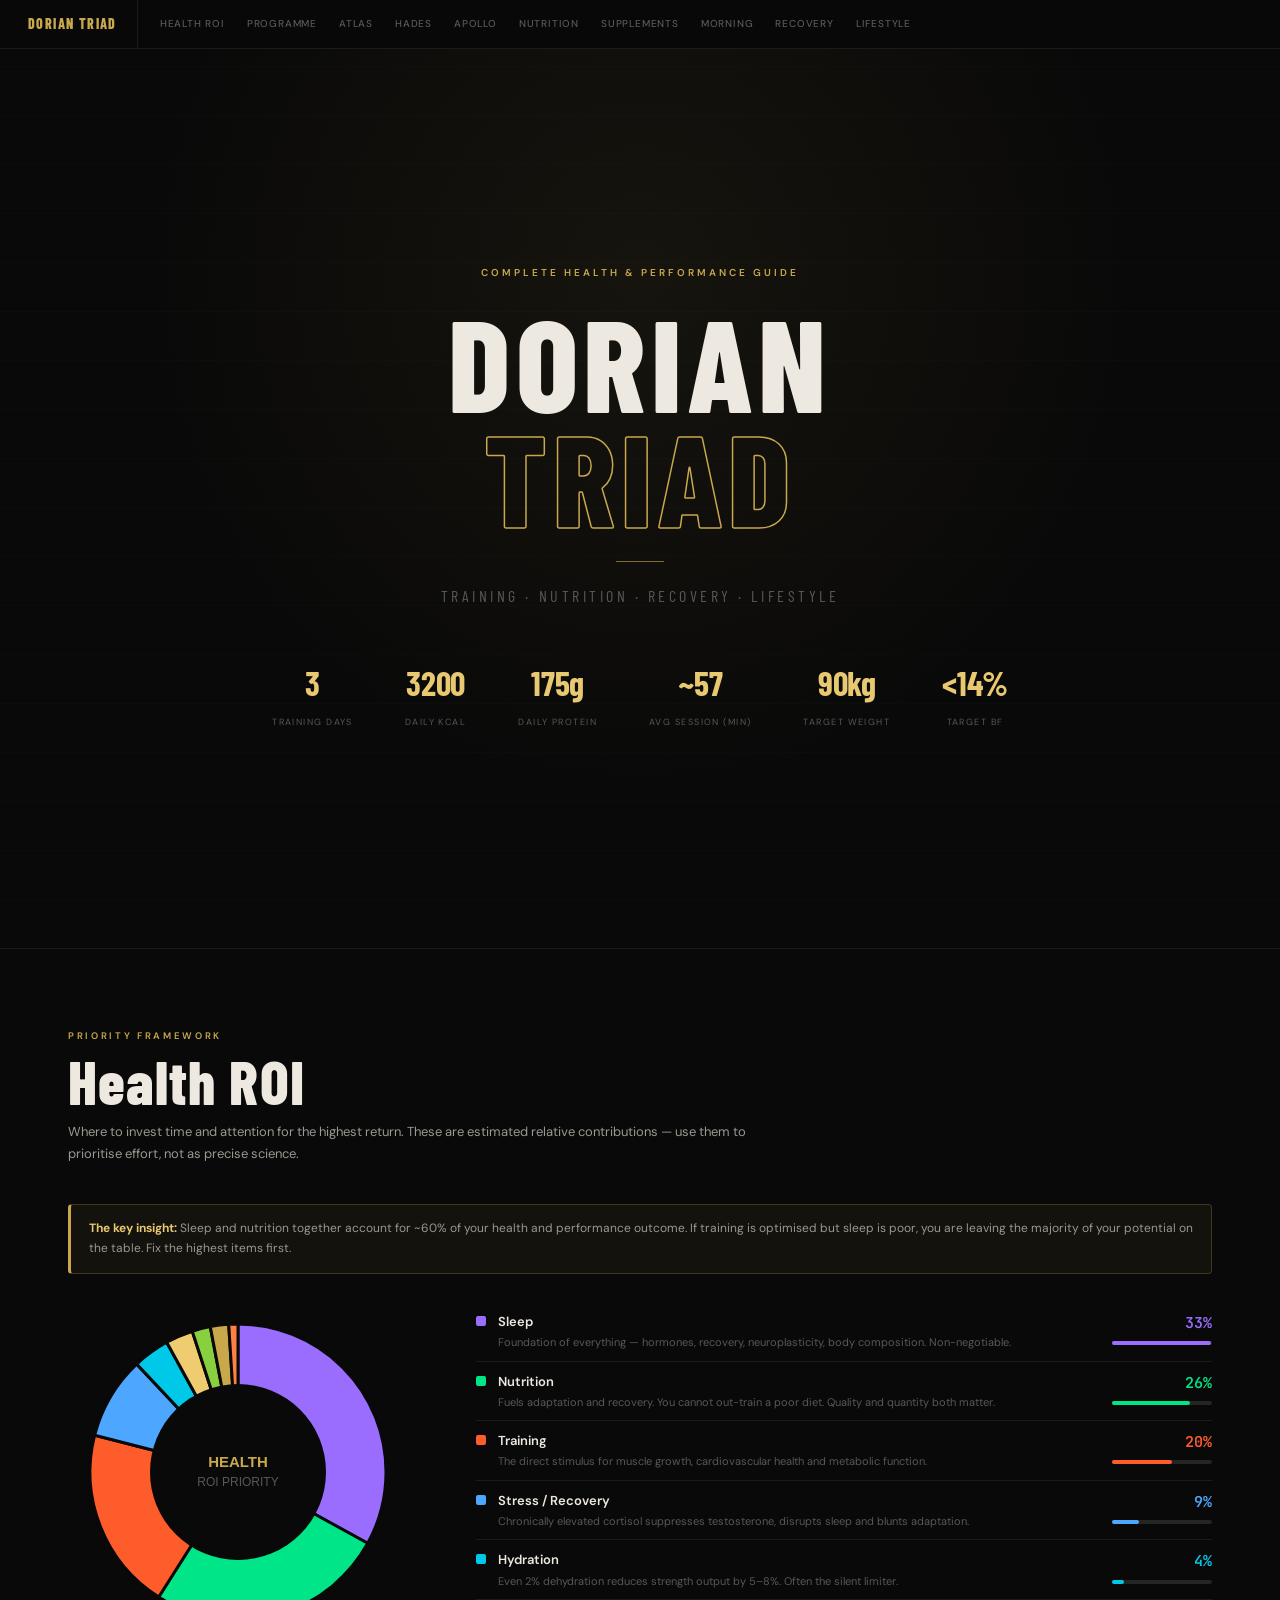
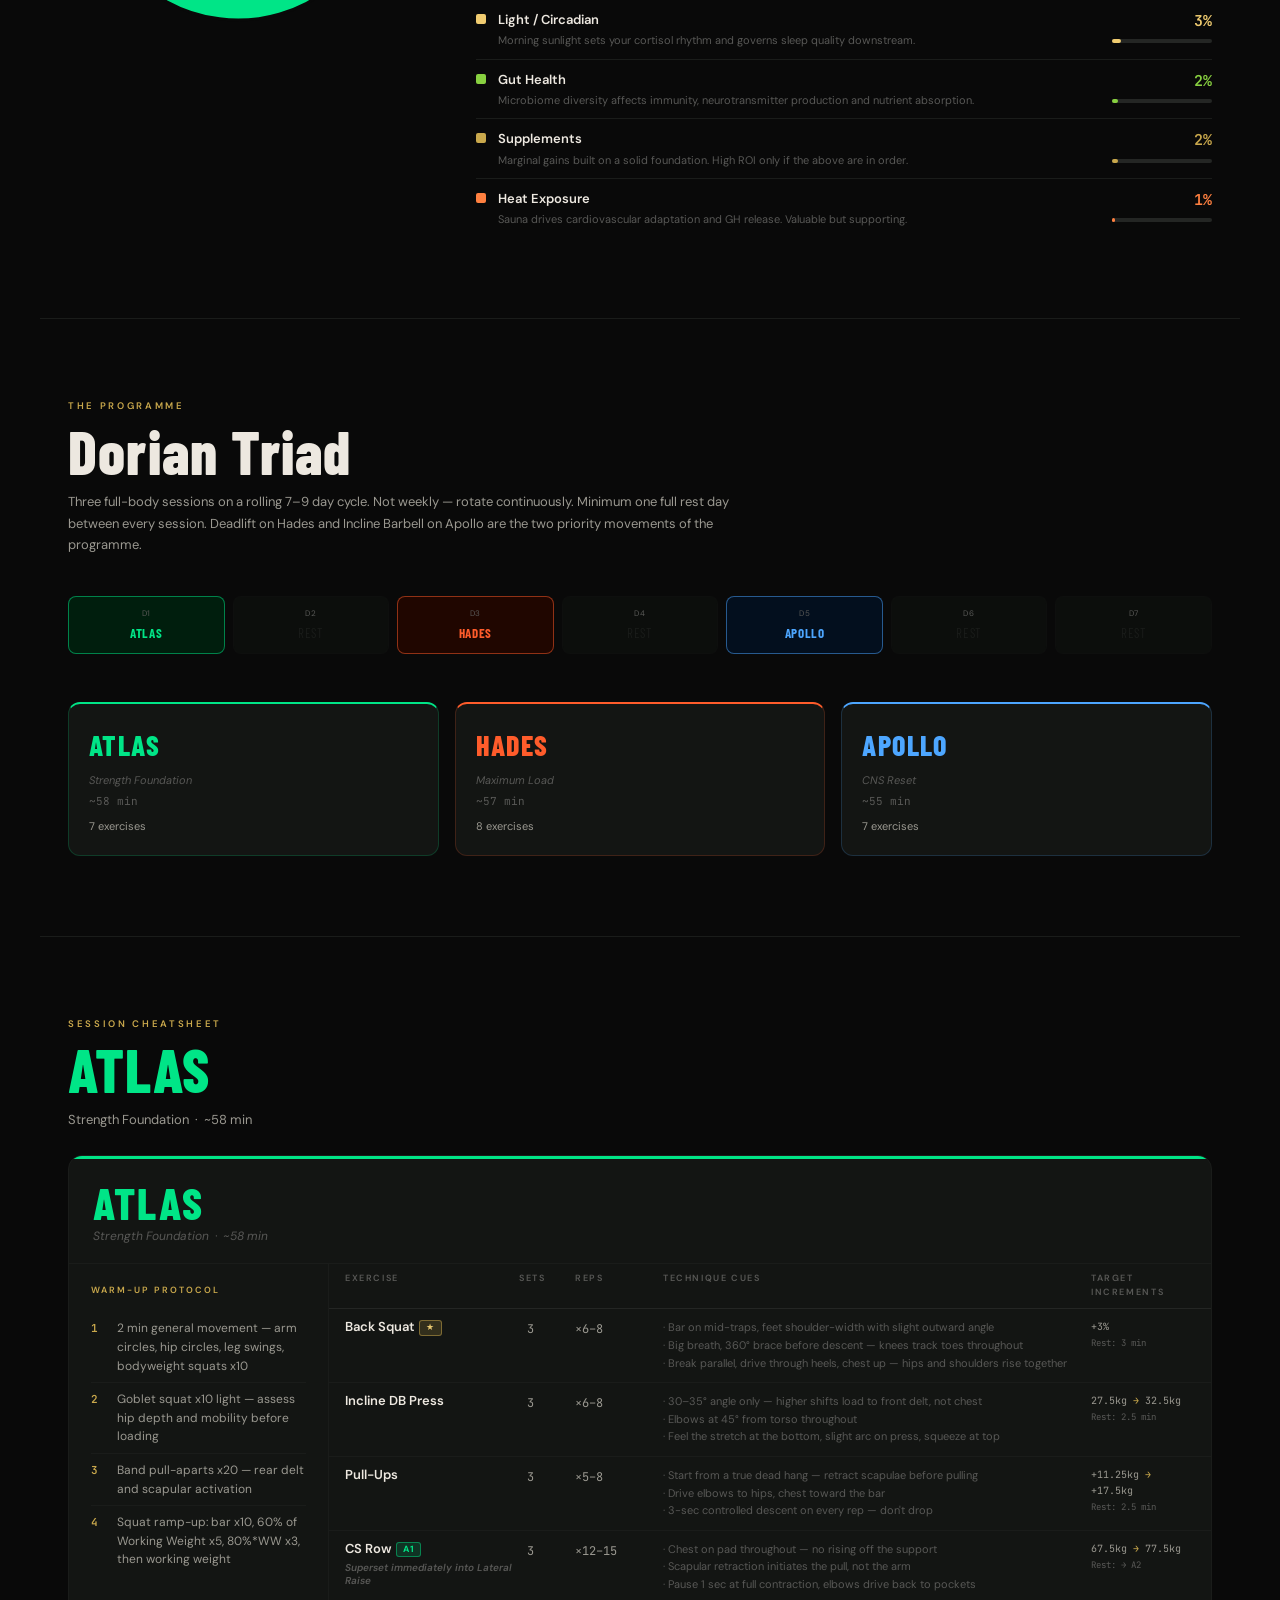
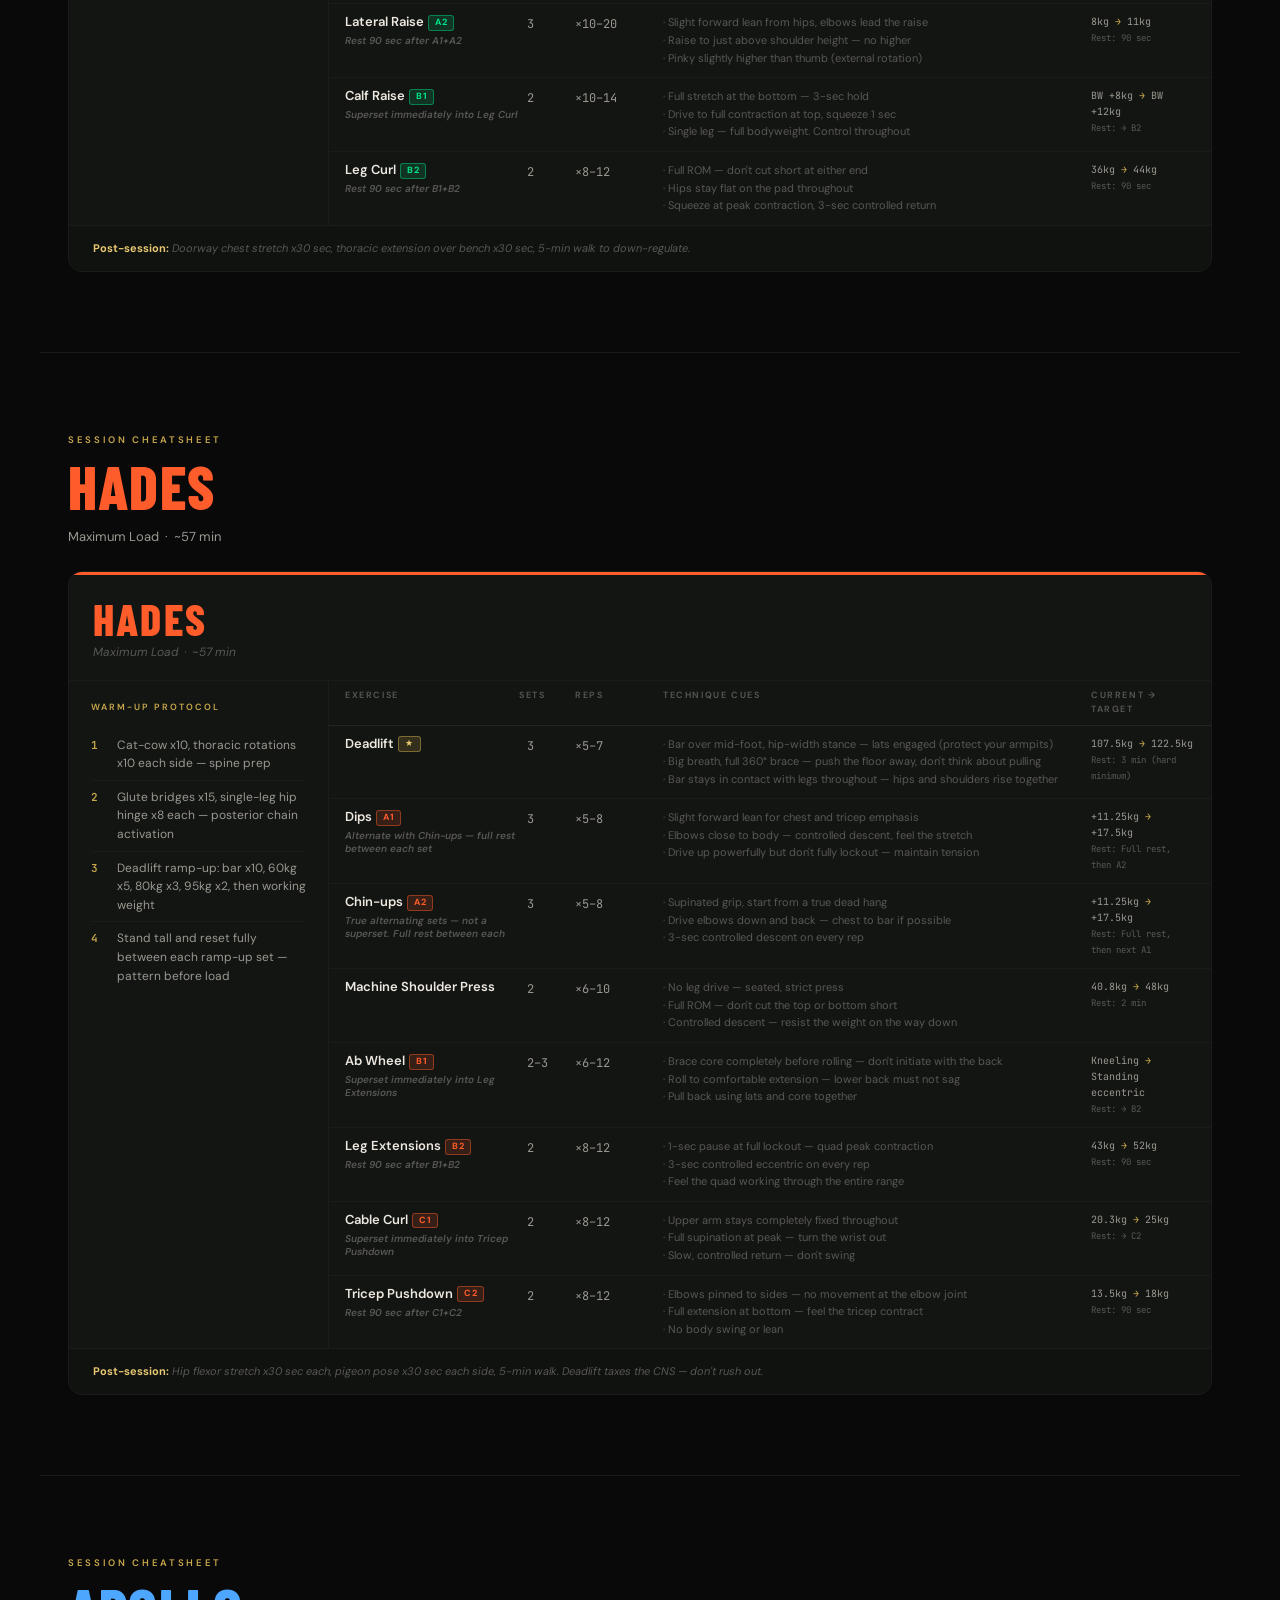
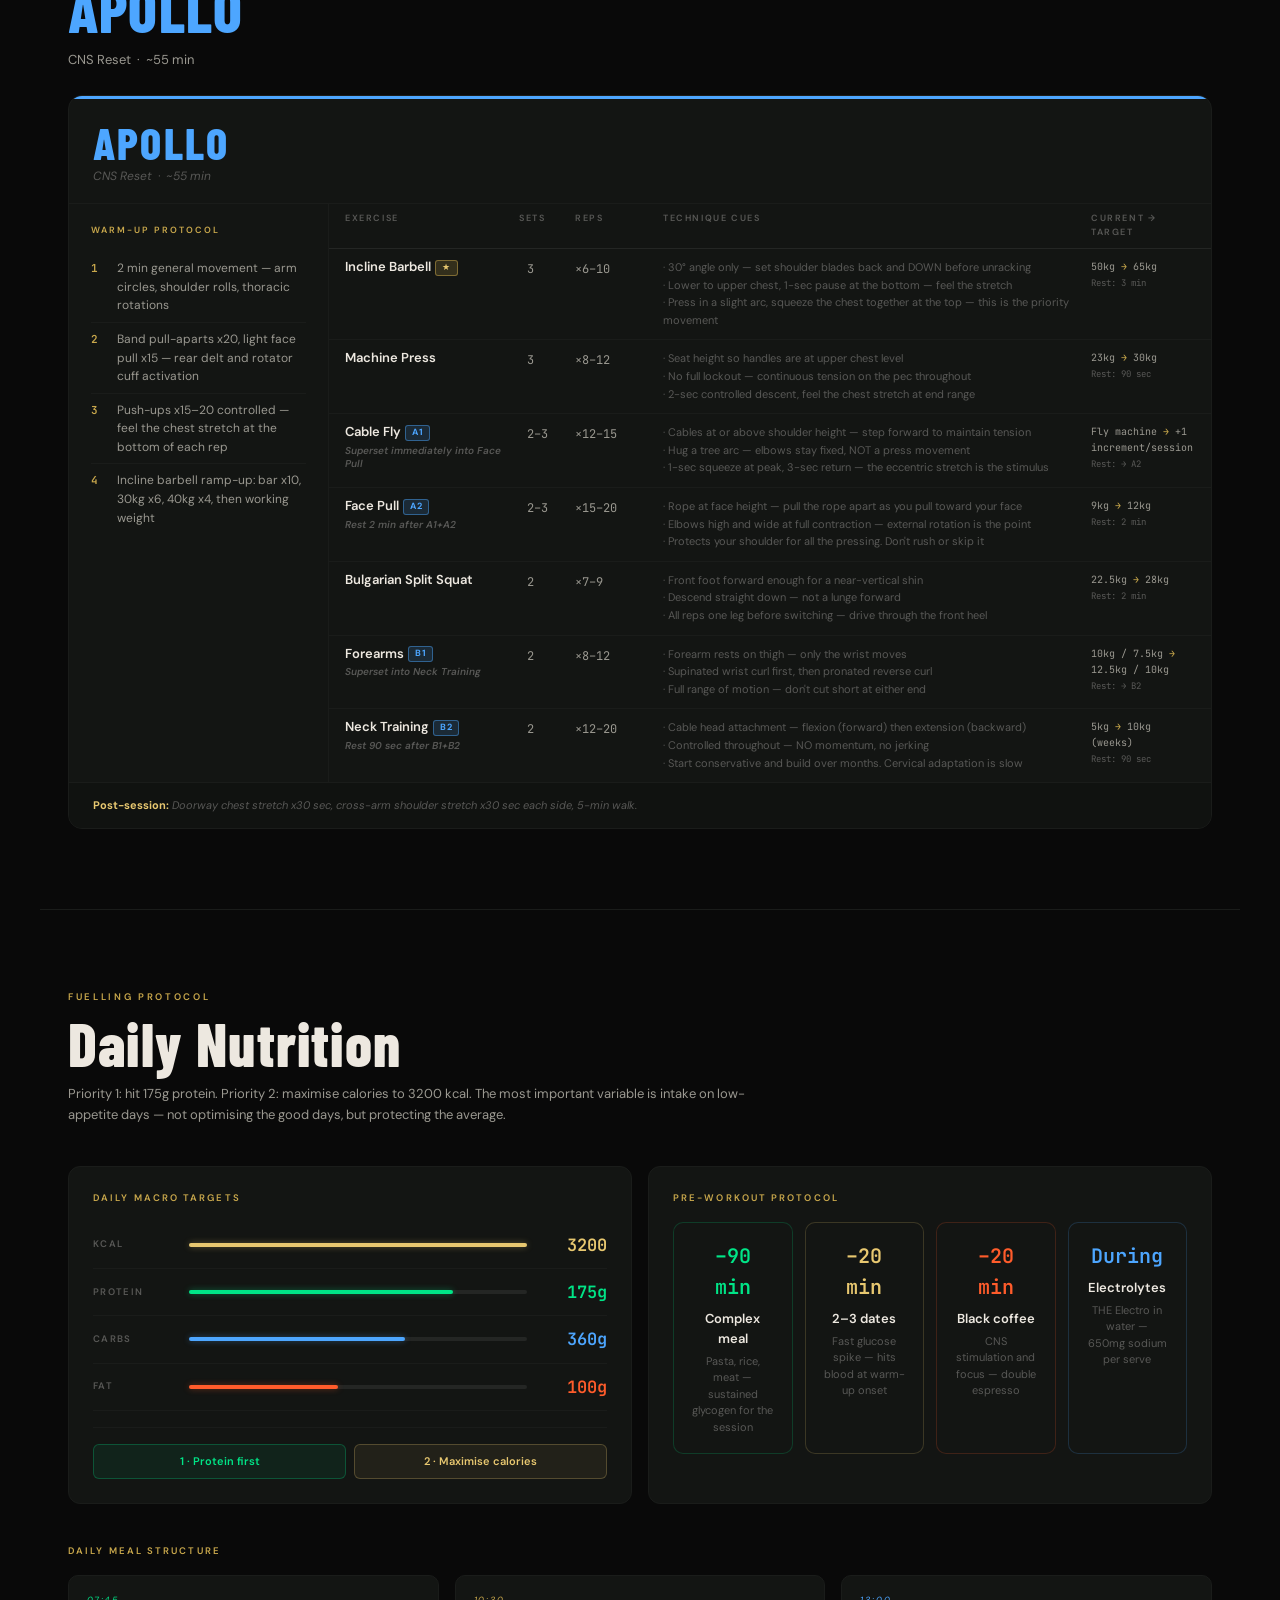
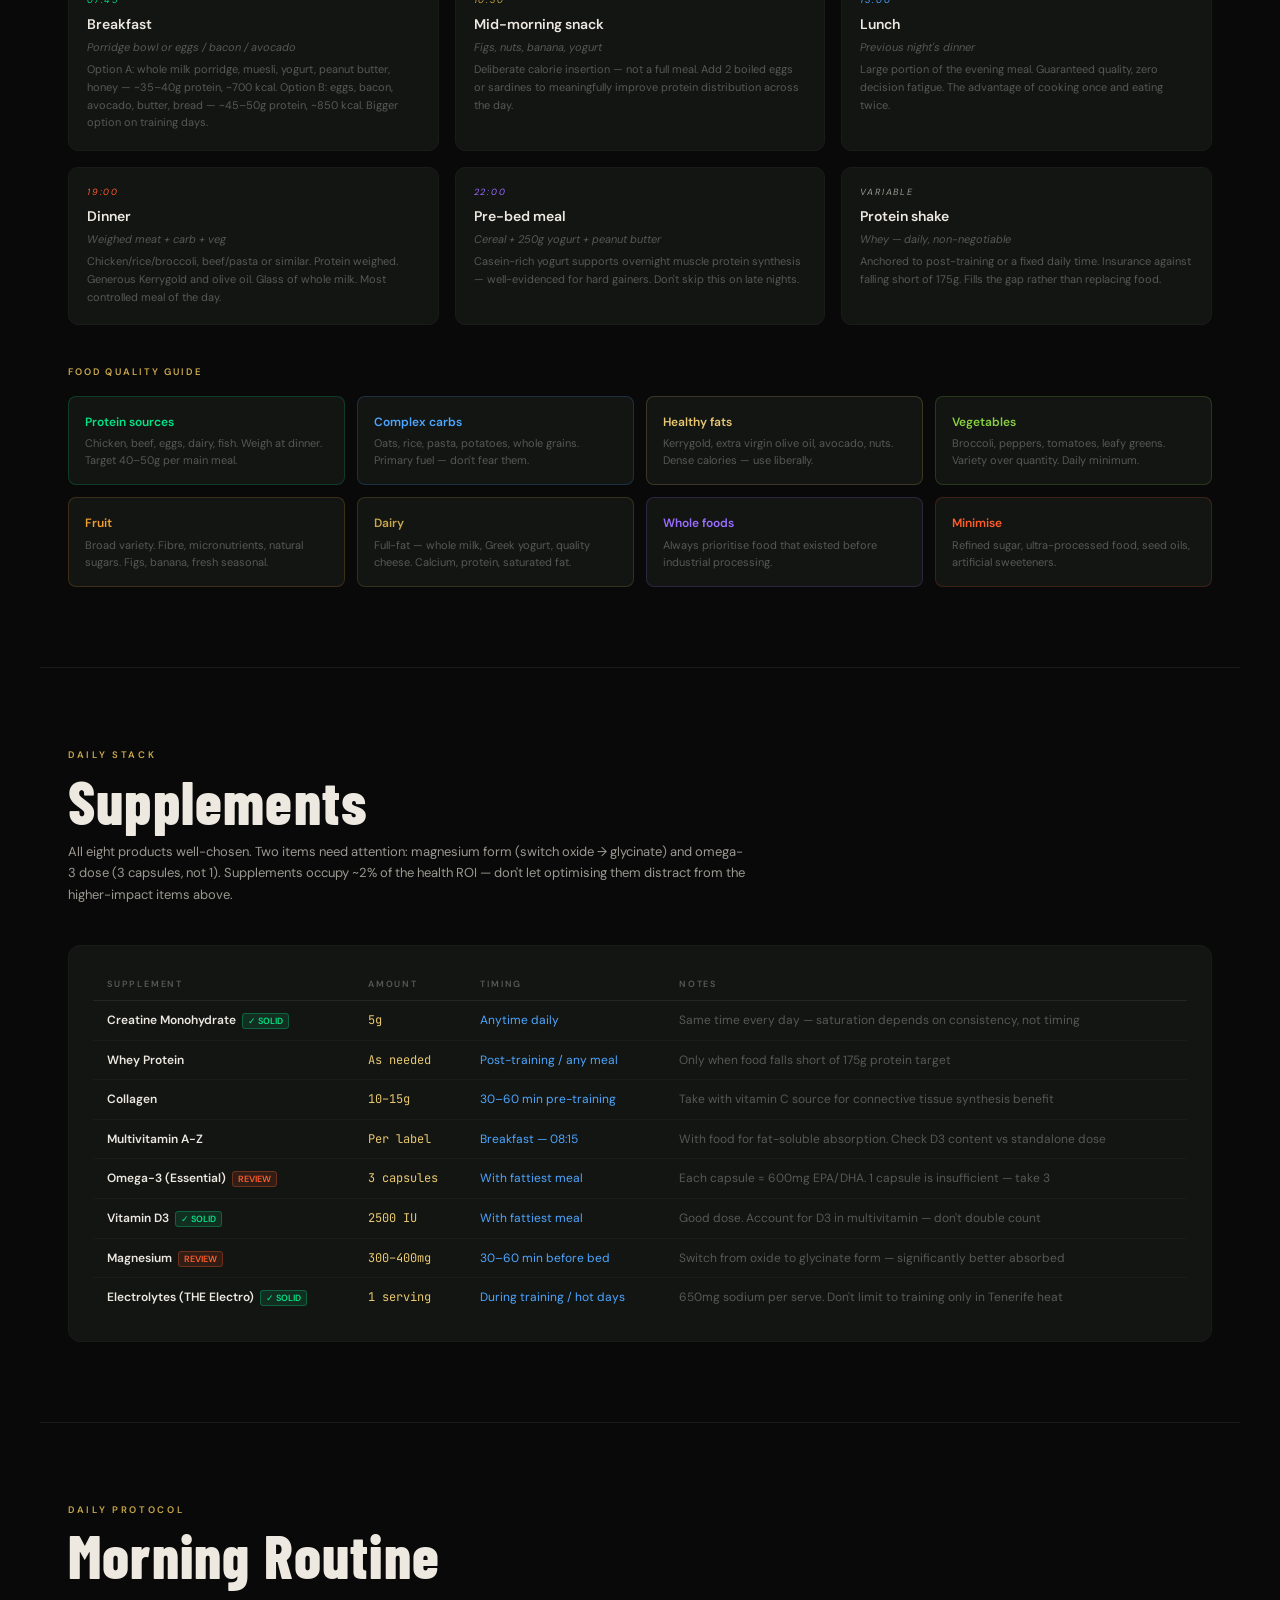
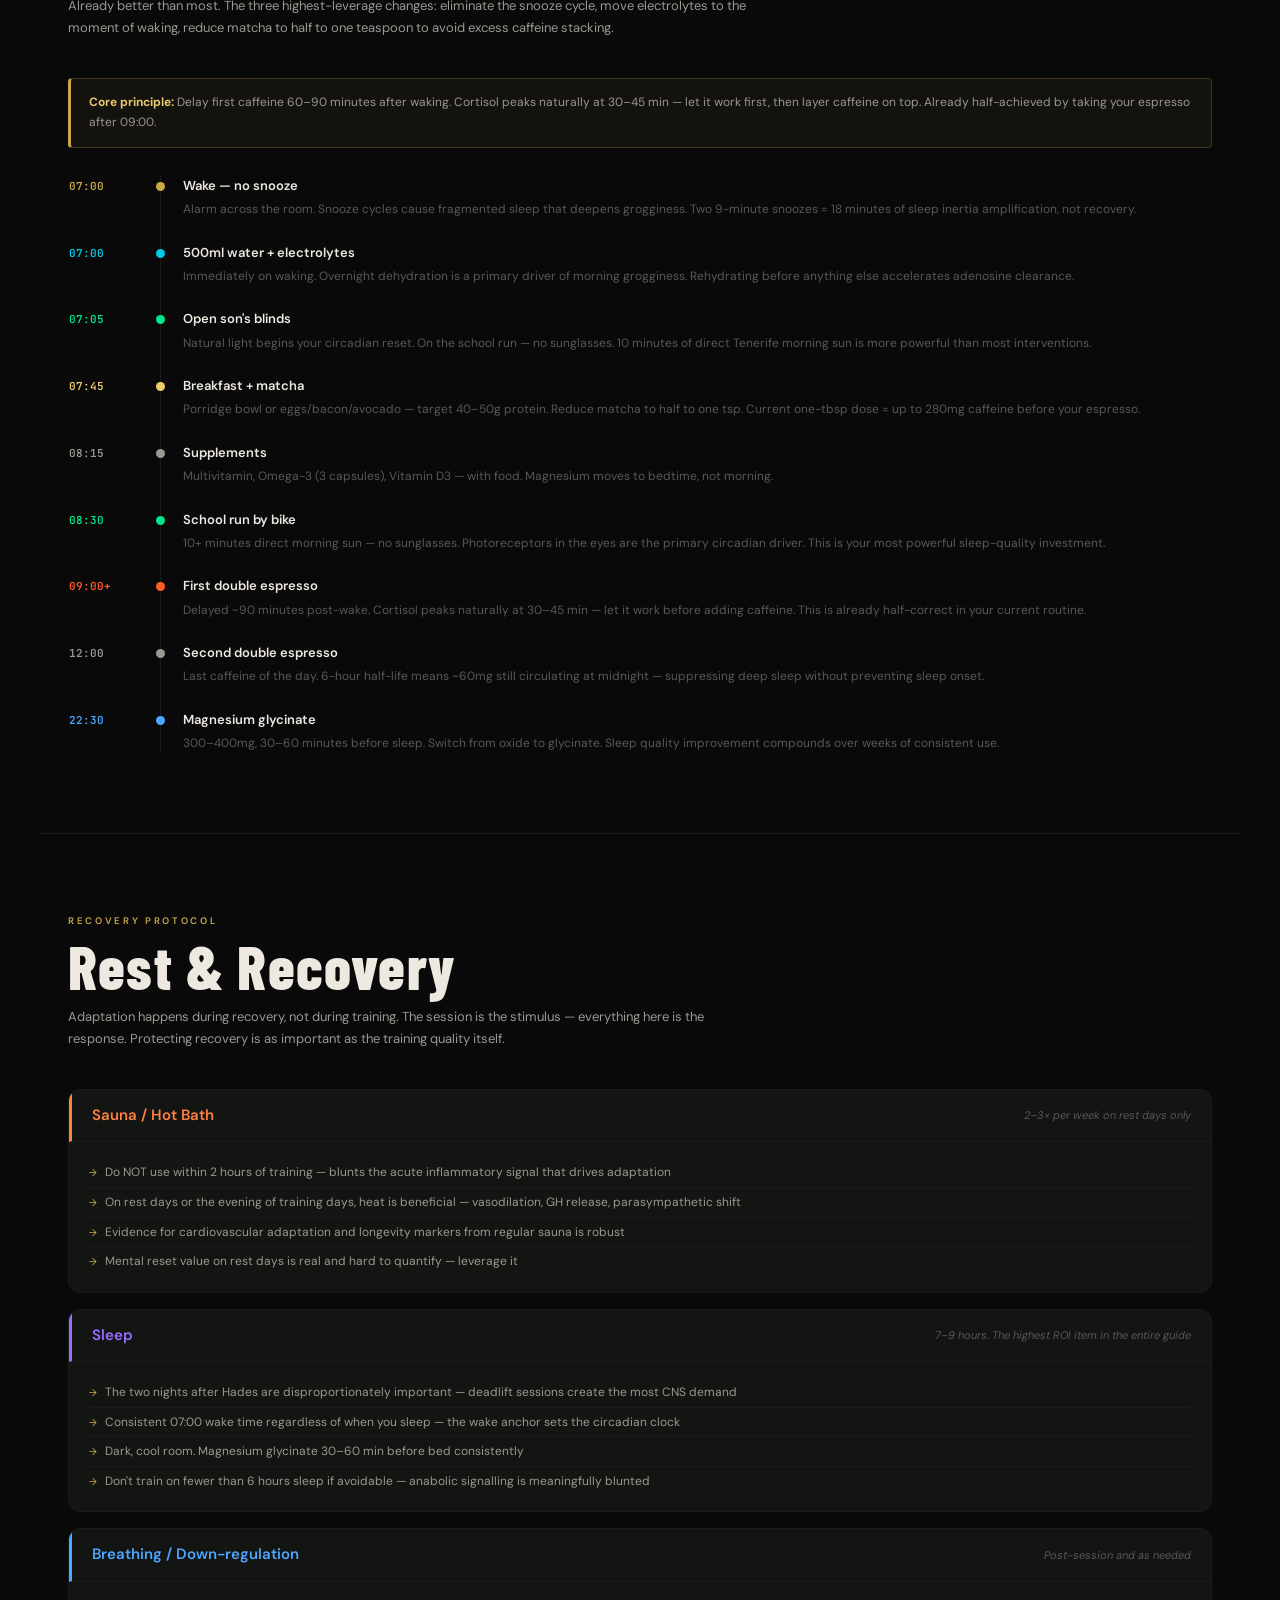
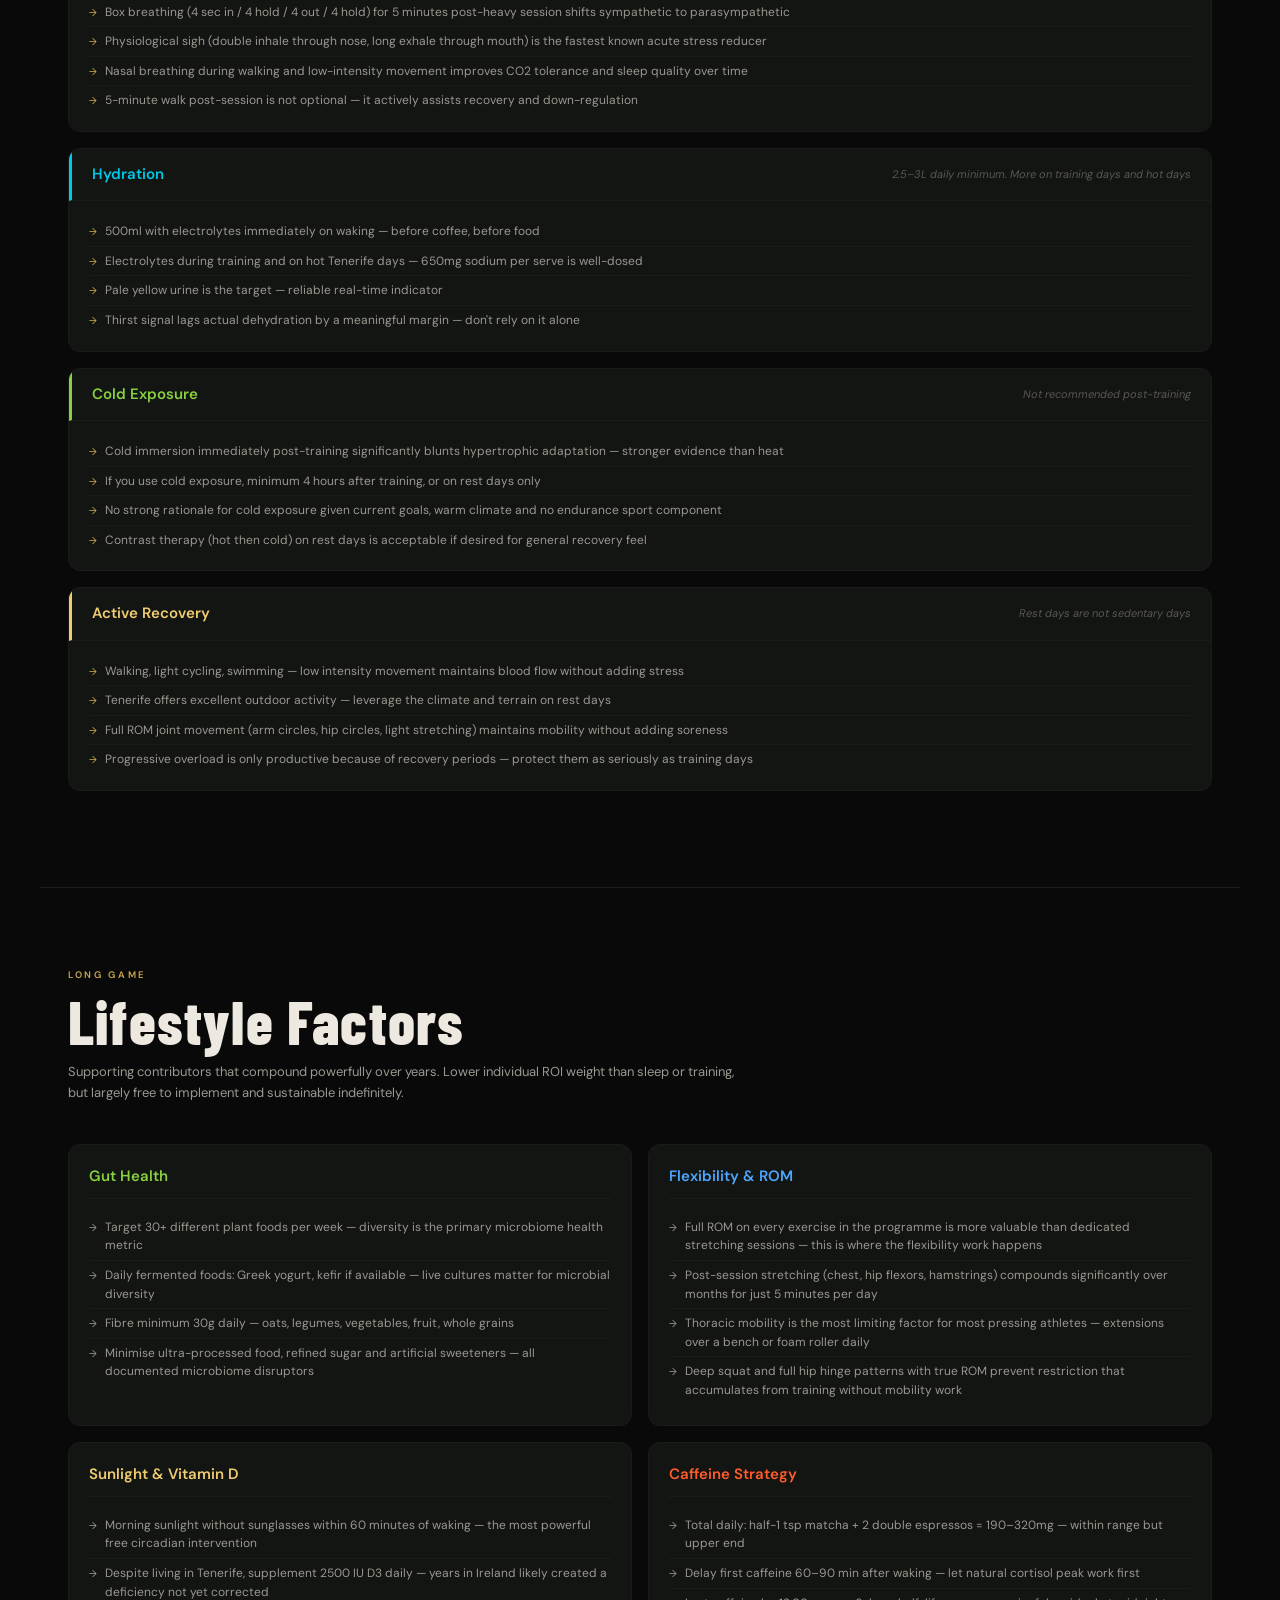
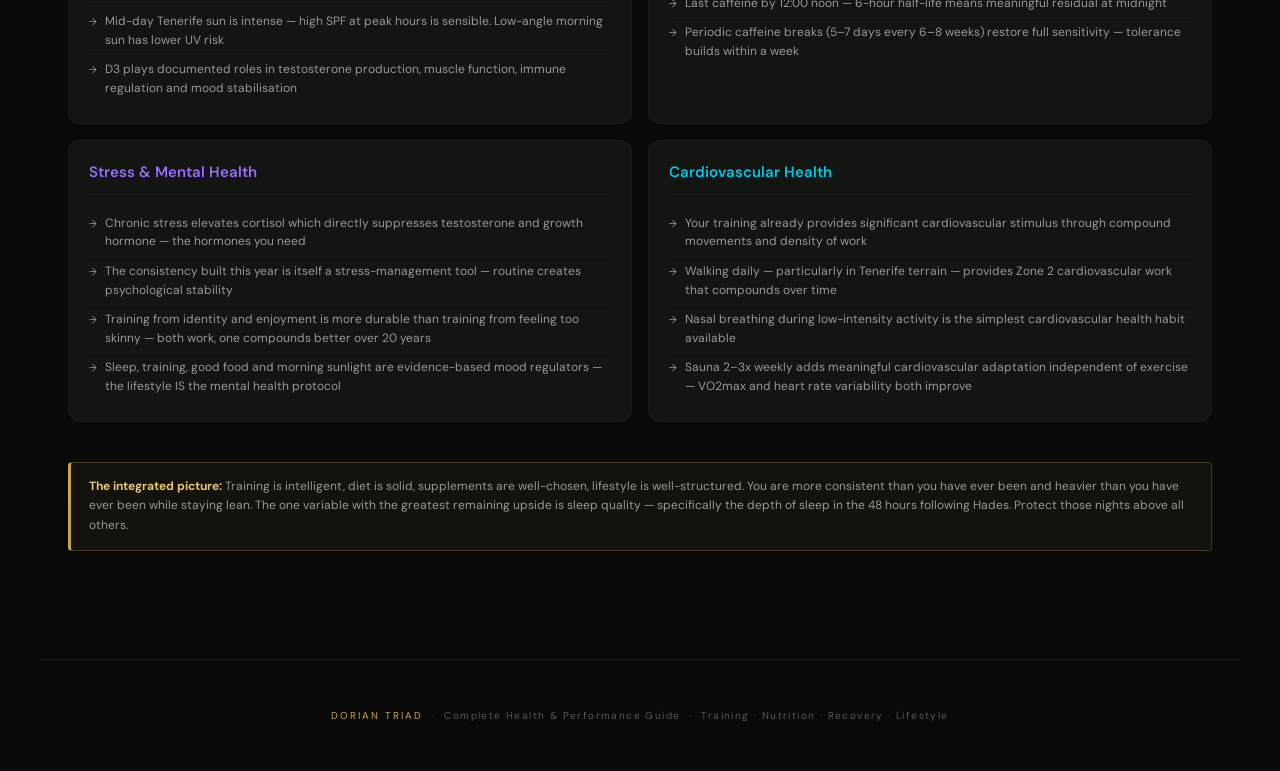
==== index.html @ 50add286 "Rename index to index.html" ====
<!DOCTYPE html>
<html lang="en">
<head>
<meta charset="UTF-8">
<meta name="viewport" content="width=device-width,initial-scale=1">
<title>Dorian Triad — Complete Health &amp; Performance Guide</title>
<style>
@import url('https://fonts.googleapis.com/css2?family=Barlow+Condensed:wght@400;600;700;800&family=DM+Sans:ital,wght@0,300;0,400;0,500;0,600;1,400&family=JetBrains+Mono:wght@400;600&display=swap');
*,*::before,*::after{box-sizing:border-box;margin:0;padding:0;}
:root{--bg:#090909;--bg2:#0C0E0C;--bg3:#101210;--surf:#131513;--border:#1A1C1A;--border2:#242624;
  --gold:#C9A84C;--gold-l:#E8C870;--atlas:#00E587;--hades:#FF5C2B;--apollo:#4DA6FF;
  --text:#EDE8E0;--text2:#9A9890;--text3:#585856;}
html{scroll-behavior:smooth;}
body{background:var(--bg);color:var(--text);font-family:'DM Sans',system-ui,sans-serif;font-size:14px;line-height:1.55;-webkit-font-smoothing:antialiased;}
.nav{position:sticky;top:0;z-index:100;background:rgba(9,9,9,.96);backdrop-filter:blur(16px);border-bottom:1px solid var(--border);padding:0 28px;display:flex;align-items:center;gap:2px;overflow-x:auto;scrollbar-width:none;}
.nav::-webkit-scrollbar{display:none;}
.nav-logo{font-family:'Barlow Condensed',sans-serif;font-size:14px;font-weight:800;letter-spacing:.1em;color:var(--gold);white-space:nowrap;padding:13px 20px 13px 0;border-right:1px solid var(--border);margin-right:10px;}
.nav a{font-size:10px;font-weight:500;letter-spacing:.08em;text-transform:uppercase;color:var(--text3);text-decoration:none;padding:13px 10px;white-space:nowrap;transition:color .2s;}
.nav a:hover{color:var(--gold);}
.cover{min-height:100vh;display:flex;flex-direction:column;align-items:center;justify-content:center;text-align:center;padding:80px 24px;background:radial-gradient(ellipse at 50% 25%,rgba(201,168,76,.07) 0%,transparent 55%);border-bottom:1px solid var(--border);position:relative;overflow:hidden;}
.cover::before{content:'';position:absolute;inset:0;background:repeating-linear-gradient(0deg,transparent,transparent 48px,rgba(255,255,255,.013) 48px,rgba(255,255,255,.013) 49px);pointer-events:none;}
.cover-eyebrow{font-size:10px;letter-spacing:.3em;text-transform:uppercase;color:var(--gold);margin-bottom:24px;font-weight:600;}
.cover-title{font-family:'Barlow Condensed',sans-serif;font-size:clamp(72px,11vw,130px);font-weight:800;letter-spacing:.04em;line-height:.88;color:var(--text);margin-bottom:6px;}
.cover-title .ol{color:transparent;-webkit-text-stroke:1.5px var(--gold);}
.cover-rule{width:48px;height:1px;background:var(--gold);margin:22px auto;opacity:.6;}
.cover-sub{font-family:'Barlow Condensed',sans-serif;font-size:16px;font-weight:400;letter-spacing:.22em;color:var(--text3);text-transform:uppercase;margin-bottom:48px;}
.cover-stats{display:flex;gap:52px;justify-content:center;flex-wrap:wrap;}
.sv{font-family:'Barlow Condensed',sans-serif;font-size:34px;font-weight:700;color:var(--gold-l);display:block;letter-spacing:-.01em;}
.sl{font-size:9px;letter-spacing:.16em;text-transform:uppercase;color:var(--text3);}
.sec{max-width:1200px;margin:0 auto;padding:80px 28px;border-bottom:1px solid var(--border);}
.sec-ey{font-size:9.5px;letter-spacing:.28em;text-transform:uppercase;color:var(--gold);font-weight:600;margin-bottom:8px;}
.sec-ti{font-family:'Barlow Condensed',sans-serif;font-size:clamp(38px,5vw,60px);font-weight:800;letter-spacing:.02em;line-height:1;margin-bottom:10px;}
.sec-de{font-size:13px;color:var(--text2);max-width:680px;line-height:1.65;margin-bottom:40px;}
.card{background:var(--surf);border:.5px solid var(--border);border-radius:12px;padding:24px;}
.card-sm{background:var(--surf);border:.5px solid var(--border);border-radius:8px;padding:16px;}
.g2{display:grid;grid-template-columns:repeat(2,1fr);gap:16px;}
.g3{display:grid;grid-template-columns:repeat(3,1fr);gap:16px;}
.g4{display:grid;grid-template-columns:repeat(4,1fr);gap:12px;}
.insight{background:rgba(201,168,76,.06);border:.5px solid rgba(201,168,76,.25);border-left:3px solid var(--gold);border-radius:4px;padding:14px 18px;font-size:12px;color:var(--text2);line-height:1.65;margin-bottom:28px;}
.insight strong{color:var(--gold-l);}
.cyc{display:grid;grid-template-columns:repeat(7,1fr);gap:8px;margin-bottom:48px;}
.cp{border-radius:8px;padding:10px 4px;text-align:center;border:.5px solid;}
.cp-d{font-size:8px;color:var(--text3);letter-spacing:.08em;margin-bottom:4px;}
.cp-n{font-family:'Barlow Condensed',sans-serif;font-size:13px;font-weight:700;letter-spacing:.05em;}
.roi-wrap{display:grid;grid-template-columns:360px 1fr;gap:48px;align-items:start;}
.roi-item{display:flex;align-items:flex-start;gap:12px;padding:10px 0;border-bottom:.5px solid var(--border);}
.roi-item:last-child{border-bottom:none;}
.roi-dot{width:10px;height:10px;border-radius:2px;flex-shrink:0;margin-top:4px;}
.roi-meta{flex:1;}
.roi-label{font-size:13px;font-weight:600;color:var(--text);margin-bottom:2px;}
.roi-detail{font-size:11px;color:var(--text3);line-height:1.5;}
.roi-right{text-align:right;min-width:100px;}
.roi-pct{font-family:'JetBrains Mono',monospace;font-size:15px;font-weight:600;display:block;margin-bottom:6px;}
.roi-bar-bg{background:var(--border2);border-radius:2px;height:4px;width:100px;margin-left:auto;}
.roi-bar{height:4px;border-radius:2px;}
.wk-card{background:var(--surf);border:.5px solid var(--border);border-radius:14px;overflow:hidden;margin-bottom:0;}
.wk-head{padding:22px 24px 18px;border-bottom:.5px solid var(--border);}
.wk-name{font-family:'Barlow Condensed',sans-serif;font-size:44px;font-weight:800;letter-spacing:.05em;line-height:1;}
.wk-sub{font-size:12px;color:var(--text3);font-style:italic;margin-top:2px;}
.wk-body{display:grid;grid-template-columns:260px 1fr;}
.wk-wu{padding:20px 22px;border-right:.5px solid var(--border);}
.wu-lbl{font-size:9px;letter-spacing:.22em;text-transform:uppercase;color:var(--gold);font-weight:600;margin-bottom:14px;}
.ws{display:flex;gap:10px;padding:7px 0;border-bottom:.5px solid var(--border);font-size:12px;color:var(--text2);}
.ws:last-child{border-bottom:none;}
.ws-n{font-family:'JetBrains Mono',monospace;font-size:11px;color:var(--gold);font-weight:600;min-width:16px;padding-top:1px;}
.ex-hdr{display:grid;grid-template-columns:190px 56px 76px 1fr 120px;font-size:9px;letter-spacing:.18em;text-transform:uppercase;color:var(--text3);font-weight:600;padding:8px 0;border-bottom:.5px solid var(--border2);}
.ex-hdr>div:first-child{padding-left:16px;}
.ex-hdr>div:last-child{padding-right:16px;}
.ex-row{display:grid;grid-template-columns:190px 56px 76px 1fr 120px;align-items:start;border-bottom:.5px solid var(--border);padding:10px 0;}
.ex-row:last-child{border-bottom:none;}
.ex-n{font-size:13px;font-weight:600;color:var(--text);line-height:1.3;padding-left:16px;}
.ex-ss{font-size:10px;color:var(--text3);font-style:italic;margin-top:3px;}
.ex-s{font-family:'JetBrains Mono',monospace;font-size:12px;color:var(--text2);padding:0 8px;padding-top:1px;}
.ex-r{font-family:'JetBrains Mono',monospace;font-size:12px;color:var(--text2);padding-top:1px;}
.ex-cue{font-size:11px;color:var(--text3);line-height:1.6;padding:0 12px;}
.ex-tgt{font-family:'JetBrains Mono',monospace;font-size:10px;color:var(--text2);padding-right:16px;line-height:1.6;}
.tgt-arr{color:var(--gold);}
.wk-post{padding:14px 24px;border-top:.5px solid var(--border);font-size:11px;color:var(--text3);font-style:italic;background:var(--bg3);}
.wk-post strong{color:var(--gold-l);font-style:normal;}
.mr{display:flex;align-items:center;gap:16px;padding:10px 0;border-bottom:.5px solid var(--border);}
.mr:last-child{border-bottom:none;}
.ml{font-size:9.5px;letter-spacing:.14em;text-transform:uppercase;color:var(--text3);min-width:80px;font-weight:600;}
.mb{flex:1;background:var(--border2);border-radius:2px;height:4px;}
.mbar{height:4px;border-radius:2px;}
.mv{font-family:'JetBrains Mono',monospace;font-size:17px;font-weight:600;min-width:64px;text-align:right;}
.meal{background:var(--surf);border:.5px solid var(--border);border-radius:10px;padding:18px;}
.meal-t{font-size:9px;letter-spacing:.2em;text-transform:uppercase;font-style:italic;margin-bottom:6px;}
.meal-ti{font-size:14px;font-weight:600;color:var(--text);margin-bottom:4px;}
.meal-d{font-size:11px;color:var(--text3);line-height:1.6;}
.pw{background:var(--surf);border:.5px solid var(--border);border-radius:10px;padding:18px;text-align:center;}
.pw-t{font-family:'JetBrains Mono',monospace;font-size:20px;font-weight:600;display:block;margin-bottom:6px;}
.pw-l{font-size:13px;font-weight:600;color:var(--text);margin-bottom:4px;}
.pw-d{font-size:11px;color:var(--text3);line-height:1.5;}
.st{width:100%;border-collapse:collapse;}
.st th{font-size:9px;letter-spacing:.2em;text-transform:uppercase;color:var(--text3);font-weight:600;padding:8px 14px;text-align:left;border-bottom:.5px solid var(--border2);}
.st td{padding:10px 14px;border-bottom:.5px solid var(--border);font-size:12px;vertical-align:top;}
.st tr:last-child td{border-bottom:none;}
.sn{font-weight:600;color:var(--text);}
.sa{font-family:'JetBrains Mono',monospace;color:var(--gold-l);}
.sti{color:var(--apollo);}
.sno{color:var(--text3);font-size:11px;line-height:1.5;}
.tl{position:relative;padding-left:92px;}
.tl-i{position:relative;padding:0 0 24px 22px;border-left:1px solid var(--border);}
.tl-i:last-child{padding-bottom:0;}
.tl-ti{position:absolute;left:-92px;top:2px;font-family:'JetBrains Mono',monospace;font-size:11px;font-weight:600;white-space:nowrap;}
.tl-dot{position:absolute;left:-5px;top:6px;width:9px;height:9px;border-radius:50%;border:1.5px solid;}
.tl-h{font-size:13px;font-weight:600;color:var(--text);margin-bottom:4px;}
.tl-d{font-size:12px;color:var(--text3);line-height:1.55;}
.rc{background:var(--surf);border:.5px solid var(--border);border-radius:12px;overflow:hidden;margin-bottom:16px;}
.rc-h{display:flex;align-items:center;justify-content:space-between;padding:14px 20px;border-bottom:.5px solid var(--border);}
.rc-n{font-size:15px;font-weight:600;}
.rc-f{font-size:11px;color:var(--text3);font-style:italic;}
.rc-b{padding:16px 20px;}
.rc-b ul{list-style:none;}
.rc-b li{font-size:12px;color:var(--text2);padding:5px 0 5px 16px;border-bottom:.5px solid var(--border);position:relative;line-height:1.55;}
.rc-b li:last-child{border-bottom:none;}
.rc-b li::before{content:"→";position:absolute;left:0;color:var(--gold);font-size:10px;top:7px;}
.lc{background:var(--surf);border:.5px solid var(--border);border-radius:12px;padding:20px;}
.lc-t{font-size:15px;font-weight:600;margin-bottom:14px;padding-bottom:10px;border-bottom:.5px solid var(--border);}
.lc ul{list-style:none;}
.lc li{font-size:12px;color:var(--text2);padding:5px 0 5px 16px;border-bottom:.5px solid var(--border);position:relative;line-height:1.55;}
.lc li:last-child{border-bottom:none;}
.lc li::before{content:"→";position:absolute;left:0;font-size:10px;top:7px;}
.foot{text-align:center;padding:48px 24px;font-size:10px;color:var(--text3);letter-spacing:.14em;}
@media(max-width:900px){
  .roi-wrap{grid-template-columns:1fr;}
  .wk-body{grid-template-columns:1fr;}
  .wk-wu{border-right:none;border-bottom:.5px solid var(--border);}
  .ex-hdr,.ex-row{grid-template-columns:1fr 56px 76px;}
  .ex-cue,.ex-tgt{display:none;}
}
@media(max-width:640px){
  .g2,.g3,.g4{grid-template-columns:1fr;}
  .sec{padding:52px 16px;}
  .cyc{gap:4px;}
  .tl{padding-left:68px;}
  .tl-ti{font-size:9px;left:-68px;}
  .cover-stats{gap:28px;}
  .roi-bar-bg{width:60px;}
}
@media print{.nav{display:none;}.sec{page-break-inside:avoid;}}
</style>
</head>
<body>
<nav class="nav"><div class="nav-logo">DORIAN TRIAD</div><a href="#roi">Health ROI</a><a href="#programme">Programme</a><a href="#atlas">Atlas</a><a href="#hades">Hades</a><a href="#apollo">Apollo</a><a href="#nutrition">Nutrition</a><a href="#supps">Supplements</a><a href="#morning">Morning</a><a href="#recovery">Recovery</a><a href="#lifestyle">Lifestyle</a></nav>
<div class="cover" id="top">
<div class="cover-eyebrow">Complete Health &amp; Performance Guide</div>
<div class="cover-title">DORIAN<br><span class="ol">TRIAD</span></div>
<div class="cover-rule"></div>
<div class="cover-sub">Training · Nutrition · Recovery · Lifestyle</div>
<div class="cover-stats">
  <div><span class="sv">3</span><span class="sl">Training Days</span></div>
  <div><span class="sv">3200</span><span class="sl">Daily kcal</span></div>
  <div><span class="sv">175g</span><span class="sl">Daily Protein</span></div>
  <div><span class="sv">~57</span><span class="sl">Avg Session (min)</span></div>
  <div><span class="sv">90kg</span><span class="sl">Target Weight</span></div>
  <div><span class="sv"><14%</span><span class="sl">Target BF</span></div>
</div></div>
<section class="sec" id="roi">
<div class="sec-ey">Priority Framework</div>
<div class="sec-ti">Health ROI</div>
<div class="sec-de">Where to invest time and attention for the highest return. These are estimated relative contributions — use them to prioritise effort, not as precise science.</div>
<div class="insight"><strong>The key insight:</strong> Sleep and nutrition together account for ~60% of your health and performance outcome. If training is optimised but sleep is poor, you are leaving the majority of your potential on the table. Fix the highest items first.</div>
<div class="roi-wrap">
  <div><canvas id="rc" width="340" height="340" style="display:block;max-width:100%;"></canvas></div>
  <div><div class="roi-item">
  <div class="roi-dot" style="background:#9B6DFF;"></div>
  <div class="roi-meta"><div class="roi-label">Sleep</div><div class="roi-detail">Foundation of everything — hormones, recovery, neuroplasticity, body composition. Non-negotiable.</div></div>
  <div class="roi-right"><span class="roi-pct" style="color:#9B6DFF;">33%</span>
  <div class="roi-bar-bg"><div class="roi-bar" style="width:99px;background:#9B6DFF;"></div></div></div>
</div><div class="roi-item">
  <div class="roi-dot" style="background:#00E587;"></div>
  <div class="roi-meta"><div class="roi-label">Nutrition</div><div class="roi-detail">Fuels adaptation and recovery. You cannot out-train a poor diet. Quality and quantity both matter.</div></div>
  <div class="roi-right"><span class="roi-pct" style="color:#00E587;">26%</span>
  <div class="roi-bar-bg"><div class="roi-bar" style="width:78px;background:#00E587;"></div></div></div>
</div><div class="roi-item">
  <div class="roi-dot" style="background:#FF5C2B;"></div>
  <div class="roi-meta"><div class="roi-label">Training</div><div class="roi-detail">The direct stimulus for muscle growth, cardiovascular health and metabolic function.</div></div>
  <div class="roi-right"><span class="roi-pct" style="color:#FF5C2B;">20%</span>
  <div class="roi-bar-bg"><div class="roi-bar" style="width:60px;background:#FF5C2B;"></div></div></div>
</div><div class="roi-item">
  <div class="roi-dot" style="background:#4DA6FF;"></div>
  <div class="roi-meta"><div class="roi-label">Stress / Recovery</div><div class="roi-detail">Chronically elevated cortisol suppresses testosterone, disrupts sleep and blunts adaptation.</div></div>
  <div class="roi-right"><span class="roi-pct" style="color:#4DA6FF;">9%</span>
  <div class="roi-bar-bg"><div class="roi-bar" style="width:27px;background:#4DA6FF;"></div></div></div>
</div><div class="roi-item">
  <div class="roi-dot" style="background:#00C8E8;"></div>
  <div class="roi-meta"><div class="roi-label">Hydration</div><div class="roi-detail">Even 2% dehydration reduces strength output by 5–8%. Often the silent limiter.</div></div>
  <div class="roi-right"><span class="roi-pct" style="color:#00C8E8;">4%</span>
  <div class="roi-bar-bg"><div class="roi-bar" style="width:12px;background:#00C8E8;"></div></div></div>
</div><div class="roi-item">
  <div class="roi-dot" style="background:#F0CC70;"></div>
  <div class="roi-meta"><div class="roi-label">Light / Circadian</div><div class="roi-detail">Morning sunlight sets your cortisol rhythm and governs sleep quality downstream.</div></div>
  <div class="roi-right"><span class="roi-pct" style="color:#F0CC70;">3%</span>
  <div class="roi-bar-bg"><div class="roi-bar" style="width:9px;background:#F0CC70;"></div></div></div>
</div><div class="roi-item">
  <div class="roi-dot" style="background:#88D040;"></div>
  <div class="roi-meta"><div class="roi-label">Gut Health</div><div class="roi-detail">Microbiome diversity affects immunity, neurotransmitter production and nutrient absorption.</div></div>
  <div class="roi-right"><span class="roi-pct" style="color:#88D040;">2%</span>
  <div class="roi-bar-bg"><div class="roi-bar" style="width:6px;background:#88D040;"></div></div></div>
</div><div class="roi-item">
  <div class="roi-dot" style="background:#C9A84C;"></div>
  <div class="roi-meta"><div class="roi-label">Supplements</div><div class="roi-detail">Marginal gains built on a solid foundation. High ROI only if the above are in order.</div></div>
  <div class="roi-right"><span class="roi-pct" style="color:#C9A84C;">2%</span>
  <div class="roi-bar-bg"><div class="roi-bar" style="width:6px;background:#C9A84C;"></div></div></div>
</div><div class="roi-item">
  <div class="roi-dot" style="background:#FF8040;"></div>
  <div class="roi-meta"><div class="roi-label">Heat Exposure</div><div class="roi-detail">Sauna drives cardiovascular adaptation and GH release. Valuable but supporting.</div></div>
  <div class="roi-right"><span class="roi-pct" style="color:#FF8040;">1%</span>
  <div class="roi-bar-bg"><div class="roi-bar" style="width:3px;background:#FF8040;"></div></div></div>
</div></div>
</div></section>
<script>(function(){
  var data=[{l:"Sleep",p:33,c:"#9B6DFF"},{l:"Nutrition",p:26,c:"#00E587"},{l:"Training",p:20,c:"#FF5C2B"},{l:"Stress / Recovery",p:9,c:"#4DA6FF"},{l:"Hydration",p:4,c:"#00C8E8"},{l:"Light / Circadian",p:3,c:"#F0CC70"},{l:"Gut Health",p:2,c:"#88D040"},{l:"Supplements",p:2,c:"#C9A84C"},{l:"Heat Exposure",p:1,c:"#FF8040"}];
  var c=document.getElementById('rc');if(!c)return;
  var x=c.getContext('2d'),cx=170,cy=170,ro=148,ri=88,a=-Math.PI/2;
  data.forEach(function(d){
    var sw=(d.p/100)*2*Math.PI;
    x.beginPath();x.moveTo(cx,cy);x.arc(cx,cy,ro,a,a+sw);x.closePath();
    x.fillStyle=d.c;x.fill();
    x.strokeStyle='#090909';x.lineWidth=3;x.stroke();a+=sw;
  });
  x.beginPath();x.arc(cx,cy,ri,0,2*Math.PI);x.fillStyle='#090909';x.fill();
  x.fillStyle='#C9A84C';x.font='700 15px Barlow Condensed,sans-serif';x.textAlign='center';
  x.fillText('HEALTH',cx,cy-5);
  x.fillStyle='#585856';x.font='12px DM Sans,sans-serif';x.fillText('ROI PRIORITY',cx,cy+14);
})();</script>
<section class="sec" id="programme">
<div class="sec-ey">The Programme</div>
<div class="sec-ti">Dorian Triad</div>
<div class="sec-de">Three full-body sessions on a rolling 7–9 day cycle. Not weekly — rotate continuously. Minimum one full rest day between every session. Deadlift on Hades and Incline Barbell on Apollo are the two priority movements of the programme.</div>
<div class="cyc"><div class="cp" style="background:#001E0D;border-color:#00E58780;"><div class="cp-d">D1</div><div class="cp-n" style="color:#00E587;font-weight:700;">ATLAS</div></div><div class="cp" style="background:#0C0E0C;border-color:#1A1C1A20;"><div class="cp-d">D2</div><div class="cp-n" style="color:#1A1C1A;font-weight:400;">REST</div></div><div class="cp" style="background:#200600;border-color:#FF5C2B80;"><div class="cp-d">D3</div><div class="cp-n" style="color:#FF5C2B;font-weight:700;">HADES</div></div><div class="cp" style="background:#0C0E0C;border-color:#1A1C1A20;"><div class="cp-d">D4</div><div class="cp-n" style="color:#1A1C1A;font-weight:400;">REST</div></div><div class="cp" style="background:#030F1E;border-color:#4DA6FF80;"><div class="cp-d">D5</div><div class="cp-n" style="color:#4DA6FF;font-weight:700;">APOLLO</div></div><div class="cp" style="background:#0C0E0C;border-color:#1A1C1A20;"><div class="cp-d">D6</div><div class="cp-n" style="color:#1A1C1A;font-weight:400;">REST</div></div><div class="cp" style="background:#0C0E0C;border-color:#1A1C1A20;"><div class="cp-d">D7</div><div class="cp-n" style="color:#1A1C1A;font-weight:400;">REST</div></div></div>
<div class="g3"><div style="background:var(--surf);border:.5px solid #00E58730;border-top:2px solid #00E587;border-radius:12px;padding:20px;"><div style="font-family:'Barlow Condensed',sans-serif;font-size:28px;font-weight:800;letter-spacing:.05em;color:#00E587;">ATLAS</div><div style="font-size:11px;color:var(--text3);font-style:italic;margin:4px 0;">Strength Foundation</div><div style="font-family:'JetBrains Mono',monospace;font-size:11px;color:var(--text3);">~58 min</div><div style="font-size:11px;color:var(--text2);margin-top:8px;">7 exercises</div></div><div style="background:var(--surf);border:.5px solid #FF5C2B30;border-top:2px solid #FF5C2B;border-radius:12px;padding:20px;"><div style="font-family:'Barlow Condensed',sans-serif;font-size:28px;font-weight:800;letter-spacing:.05em;color:#FF5C2B;">HADES</div><div style="font-size:11px;color:var(--text3);font-style:italic;margin:4px 0;">Maximum Load</div><div style="font-family:'JetBrains Mono',monospace;font-size:11px;color:var(--text3);">~57 min</div><div style="font-size:11px;color:var(--text2);margin-top:8px;">8 exercises</div></div><div style="background:var(--surf);border:.5px solid #4DA6FF30;border-top:2px solid #4DA6FF;border-radius:12px;padding:20px;"><div style="font-family:'Barlow Condensed',sans-serif;font-size:28px;font-weight:800;letter-spacing:.05em;color:#4DA6FF;">APOLLO</div><div style="font-size:11px;color:var(--text3);font-style:italic;margin:4px 0;">CNS Reset</div><div style="font-family:'JetBrains Mono',monospace;font-size:11px;color:var(--text3);">~55 min</div><div style="font-size:11px;color:var(--text2);margin-top:8px;">7 exercises</div></div></div></section>
<section class="sec" id="atlas">
<div class="sec-ey">Session Cheatsheet</div>
<div class="sec-ti" style="color:#00E587;">ATLAS</div>
<div class="sec-de" style="margin-bottom:24px;">Strength Foundation &nbsp;·&nbsp; ~58 min</div>
<div class="wk-card">
  <div class="wk-head" style="border-top:3px solid #00E587;">
    <div class="wk-name" style="color:#00E587;">ATLAS</div>
    <div class="wk-sub">Strength Foundation &nbsp;·&nbsp; ~58 min</div>
  </div>
  <div class="wk-body">
    <div class="wk-wu">
      <div class="wu-lbl">Warm-Up Protocol</div>
      <div class="ws"><span class="ws-n">1</span><span>2 min general movement — arm circles, hip circles, leg swings, bodyweight squats x10</span></div><div class="ws"><span class="ws-n">2</span><span>Goblet squat x10 light — assess hip depth and mobility before loading</span></div><div class="ws"><span class="ws-n">3</span><span>Band pull-aparts x20 — rear delt and scapular activation</span></div><div class="ws"><span class="ws-n">4</span><span>Squat ramp-up: bar x10, 60% of Working Weight x5, 80%*WW x3, then working weight</span></div>
    </div>
    <div>
      <div class="ex-hdr">
        <div>Exercise</div><div>Sets</div><div>Reps</div>
        <div style="padding:0 12px;">Technique Cues</div>
        <div style="padding-right:16px;">Target increments</div>
      </div>
      <div class="ex-row">
  <div class="ex-n">Back Squat<span style="display:inline-block;font-size:9px;font-weight:700;padding:1px 6px;border-radius:3px;letter-spacing:.06em;background:rgba(201,168,76,0.18);color:#E8C870;border:.5px solid rgba(201,168,76,0.5);margin-left:4px;vertical-align:middle;">★</span></div>
  <div class="ex-s">3</div>
  <div class="ex-r">×6–8</div>
  <div class="ex-cue">· Bar on mid-traps, feet shoulder-width with slight outward angle<br>· Big breath, 360° brace before descent — knees track toes throughout<br>· Break parallel, drive through heels, chest up — hips and shoulders rise together</div>
  <div class="ex-tgt">+3%<br>
    <span style="color:var(--text3);font-size:9px;">Rest: 3 min</span></div>
</div><div class="ex-row">
  <div class="ex-n">Incline DB Press</div>
  <div class="ex-s">3</div>
  <div class="ex-r">×6–8</div>
  <div class="ex-cue">· 30–35° angle only — higher shifts load to front delt, not chest<br>· Elbows at 45° from torso throughout<br>· Feel the stretch at the bottom, slight arc on press, squeeze at top</div>
  <div class="ex-tgt">27.5kg<span class="tgt-arr"> → </span>32.5kg<br>
    <span style="color:var(--text3);font-size:9px;">Rest: 2.5 min</span></div>
</div><div class="ex-row">
  <div class="ex-n">Pull-Ups</div>
  <div class="ex-s">3</div>
  <div class="ex-r">×5–8</div>
  <div class="ex-cue">· Start from a true dead hang — retract scapulae before pulling<br>· Drive elbows to hips, chest toward the bar<br>· 3-sec controlled descent on every rep — don't drop</div>
  <div class="ex-tgt">+11.25kg<span class="tgt-arr"> → </span>+17.5kg<br>
    <span style="color:var(--text3);font-size:9px;">Rest: 2.5 min</span></div>
</div><div class="ex-row">
  <div class="ex-n">CS Row<span style="display:inline-block;font-size:9px;font-weight:700;padding:1px 6px;border-radius:3px;letter-spacing:.06em;background:rgba(0,229,135,0.15);color:#00E587;border:.5px solid rgba(0,229,135,0.45);margin-left:4px;vertical-align:middle;">A1</span><div class="ex-ss">Superset immediately into Lateral Raise</div></div>
  <div class="ex-s">3</div>
  <div class="ex-r">×12–15</div>
  <div class="ex-cue">· Chest on pad throughout — no rising off the support<br>· Scapular retraction initiates the pull, not the arm<br>· Pause 1 sec at full contraction, elbows drive back to pockets</div>
  <div class="ex-tgt">67.5kg<span class="tgt-arr"> → </span>77.5kg<br>
    <span style="color:var(--text3);font-size:9px;">Rest: → A2</span></div>
</div><div class="ex-row">
  <div class="ex-n">Lateral Raise<span style="display:inline-block;font-size:9px;font-weight:700;padding:1px 6px;border-radius:3px;letter-spacing:.06em;background:rgba(0,229,135,0.15);color:#00E587;border:.5px solid rgba(0,229,135,0.45);margin-left:4px;vertical-align:middle;">A2</span><div class="ex-ss">Rest 90 sec after A1+A2</div></div>
  <div class="ex-s">3</div>
  <div class="ex-r">×10–20</div>
  <div class="ex-cue">· Slight forward lean from hips, elbows lead the raise<br>· Raise to just above shoulder height — no higher<br>· Pinky slightly higher than thumb (external rotation)</div>
  <div class="ex-tgt">8kg<span class="tgt-arr"> → </span>11kg<br>
    <span style="color:var(--text3);font-size:9px;">Rest: 90 sec</span></div>
</div><div class="ex-row">
  <div class="ex-n">Calf Raise<span style="display:inline-block;font-size:9px;font-weight:700;padding:1px 6px;border-radius:3px;letter-spacing:.06em;background:rgba(0,229,135,0.15);color:#00E587;border:.5px solid rgba(0,229,135,0.45);margin-left:4px;vertical-align:middle;">B1</span><div class="ex-ss">Superset immediately into Leg Curl</div></div>
  <div class="ex-s">2</div>
  <div class="ex-r">×10–14</div>
  <div class="ex-cue">· Full stretch at the bottom — 3-sec hold<br>· Drive to full contraction at top, squeeze 1 sec<br>· Single leg — full bodyweight. Control throughout</div>
  <div class="ex-tgt">BW +8kg<span class="tgt-arr"> → </span>BW +12kg<br>
    <span style="color:var(--text3);font-size:9px;">Rest: → B2</span></div>
</div><div class="ex-row">
  <div class="ex-n">Leg Curl<span style="display:inline-block;font-size:9px;font-weight:700;padding:1px 6px;border-radius:3px;letter-spacing:.06em;background:rgba(0,229,135,0.15);color:#00E587;border:.5px solid rgba(0,229,135,0.45);margin-left:4px;vertical-align:middle;">B2</span><div class="ex-ss">Rest 90 sec after B1+B2</div></div>
  <div class="ex-s">2</div>
  <div class="ex-r">×8–12</div>
  <div class="ex-cue">· Full ROM — don't cut short at either end<br>· Hips stay flat on the pad throughout<br>· Squeeze at peak contraction, 3-sec controlled return</div>
  <div class="ex-tgt">36kg<span class="tgt-arr"> → </span>44kg<br>
    <span style="color:var(--text3);font-size:9px;">Rest: 90 sec</span></div>
</div>
    </div>
  </div>
  <div class="wk-post"><strong>Post-session:</strong> Doorway chest stretch x30 sec, thoracic extension over bench x30 sec, 5-min walk to down-regulate.</div>
</div></section><section class="sec" id="hades">
<div class="sec-ey">Session Cheatsheet</div>
<div class="sec-ti" style="color:#FF5C2B;">HADES</div>
<div class="sec-de" style="margin-bottom:24px;">Maximum Load &nbsp;·&nbsp; ~57 min</div>
<div class="wk-card">
  <div class="wk-head" style="border-top:3px solid #FF5C2B;">
    <div class="wk-name" style="color:#FF5C2B;">HADES</div>
    <div class="wk-sub">Maximum Load &nbsp;·&nbsp; ~57 min</div>
  </div>
  <div class="wk-body">
    <div class="wk-wu">
      <div class="wu-lbl">Warm-Up Protocol</div>
      <div class="ws"><span class="ws-n">1</span><span>Cat-cow x10, thoracic rotations x10 each side — spine prep</span></div><div class="ws"><span class="ws-n">2</span><span>Glute bridges x15, single-leg hip hinge x8 each — posterior chain activation</span></div><div class="ws"><span class="ws-n">3</span><span>Deadlift ramp-up: bar x10, 60kg x5, 80kg x3, 95kg x2, then working weight</span></div><div class="ws"><span class="ws-n">4</span><span>Stand tall and reset fully between each ramp-up set — pattern before load</span></div>
    </div>
    <div>
      <div class="ex-hdr">
        <div>Exercise</div><div>Sets</div><div>Reps</div>
        <div style="padding:0 12px;">Technique Cues</div>
        <div style="padding-right:16px;">Current → Target</div>
      </div>
      <div class="ex-row">
  <div class="ex-n">Deadlift<span style="display:inline-block;font-size:9px;font-weight:700;padding:1px 6px;border-radius:3px;letter-spacing:.06em;background:rgba(201,168,76,0.18);color:#E8C870;border:.5px solid rgba(201,168,76,0.5);margin-left:4px;vertical-align:middle;">★</span></div>
  <div class="ex-s">3</div>
  <div class="ex-r">×5–7</div>
  <div class="ex-cue">· Bar over mid-foot, hip-width stance — lats engaged (protect your armpits)<br>· Big breath, full 360° brace — push the floor away, don't think about pulling<br>· Bar stays in contact with legs throughout — hips and shoulders rise together</div>
  <div class="ex-tgt">107.5kg<span class="tgt-arr"> → </span>122.5kg<br>
    <span style="color:var(--text3);font-size:9px;">Rest: 3 min (hard minimum)</span></div>
</div><div class="ex-row">
  <div class="ex-n">Dips<span style="display:inline-block;font-size:9px;font-weight:700;padding:1px 6px;border-radius:3px;letter-spacing:.06em;background:rgba(255,92,43,0.15);color:#FF5C2B;border:.5px solid rgba(255,92,43,0.45);margin-left:4px;vertical-align:middle;">A1</span><div class="ex-ss">Alternate with Chin-ups — full rest between each set</div></div>
  <div class="ex-s">3</div>
  <div class="ex-r">×5–8</div>
  <div class="ex-cue">· Slight forward lean for chest and tricep emphasis<br>· Elbows close to body — controlled descent, feel the stretch<br>· Drive up powerfully but don't fully lockout — maintain tension</div>
  <div class="ex-tgt">+11.25kg<span class="tgt-arr"> → </span>+17.5kg<br>
    <span style="color:var(--text3);font-size:9px;">Rest: Full rest, then A2</span></div>
</div><div class="ex-row">
  <div class="ex-n">Chin-ups<span style="display:inline-block;font-size:9px;font-weight:700;padding:1px 6px;border-radius:3px;letter-spacing:.06em;background:rgba(255,92,43,0.15);color:#FF5C2B;border:.5px solid rgba(255,92,43,0.45);margin-left:4px;vertical-align:middle;">A2</span><div class="ex-ss">True alternating sets — not a superset. Full rest between each</div></div>
  <div class="ex-s">3</div>
  <div class="ex-r">×5–8</div>
  <div class="ex-cue">· Supinated grip, start from a true dead hang<br>· Drive elbows down and back — chest to bar if possible<br>· 3-sec controlled descent on every rep</div>
  <div class="ex-tgt">+11.25kg<span class="tgt-arr"> → </span>+17.5kg<br>
    <span style="color:var(--text3);font-size:9px;">Rest: Full rest, then next A1</span></div>
</div><div class="ex-row">
  <div class="ex-n">Machine Shoulder Press</div>
  <div class="ex-s">2</div>
  <div class="ex-r">×6–10</div>
  <div class="ex-cue">· No leg drive — seated, strict press<br>· Full ROM — don't cut the top or bottom short<br>· Controlled descent — resist the weight on the way down</div>
  <div class="ex-tgt">40.8kg<span class="tgt-arr"> → </span>48kg<br>
    <span style="color:var(--text3);font-size:9px;">Rest: 2 min</span></div>
</div><div class="ex-row">
  <div class="ex-n">Ab Wheel<span style="display:inline-block;font-size:9px;font-weight:700;padding:1px 6px;border-radius:3px;letter-spacing:.06em;background:rgba(255,92,43,0.15);color:#FF5C2B;border:.5px solid rgba(255,92,43,0.45);margin-left:4px;vertical-align:middle;">B1</span><div class="ex-ss">Superset immediately into Leg Extensions</div></div>
  <div class="ex-s">2–3</div>
  <div class="ex-r">×6–12</div>
  <div class="ex-cue">· Brace core completely before rolling — don't initiate with the back<br>· Roll to comfortable extension — lower back must not sag<br>· Pull back using lats and core together</div>
  <div class="ex-tgt">Kneeling<span class="tgt-arr"> → </span>Standing eccentric<br>
    <span style="color:var(--text3);font-size:9px;">Rest: → B2</span></div>
</div><div class="ex-row">
  <div class="ex-n">Leg Extensions<span style="display:inline-block;font-size:9px;font-weight:700;padding:1px 6px;border-radius:3px;letter-spacing:.06em;background:rgba(255,92,43,0.15);color:#FF5C2B;border:.5px solid rgba(255,92,43,0.45);margin-left:4px;vertical-align:middle;">B2</span><div class="ex-ss">Rest 90 sec after B1+B2</div></div>
  <div class="ex-s">2</div>
  <div class="ex-r">×8–12</div>
  <div class="ex-cue">· 1-sec pause at full lockout — quad peak contraction<br>· 3-sec controlled eccentric on every rep<br>· Feel the quad working through the entire range</div>
  <div class="ex-tgt">43kg<span class="tgt-arr"> → </span>52kg<br>
    <span style="color:var(--text3);font-size:9px;">Rest: 90 sec</span></div>
</div><div class="ex-row">
  <div class="ex-n">Cable Curl<span style="display:inline-block;font-size:9px;font-weight:700;padding:1px 6px;border-radius:3px;letter-spacing:.06em;background:rgba(255,92,43,0.15);color:#FF5C2B;border:.5px solid rgba(255,92,43,0.45);margin-left:4px;vertical-align:middle;">C1</span><div class="ex-ss">Superset immediately into Tricep Pushdown</div></div>
  <div class="ex-s">2</div>
  <div class="ex-r">×8–12</div>
  <div class="ex-cue">· Upper arm stays completely fixed throughout<br>· Full supination at peak — turn the wrist out<br>· Slow, controlled return — don't swing</div>
  <div class="ex-tgt">20.3kg<span class="tgt-arr"> → </span>25kg<br>
    <span style="color:var(--text3);font-size:9px;">Rest: → C2</span></div>
</div><div class="ex-row">
  <div class="ex-n">Tricep Pushdown<span style="display:inline-block;font-size:9px;font-weight:700;padding:1px 6px;border-radius:3px;letter-spacing:.06em;background:rgba(255,92,43,0.15);color:#FF5C2B;border:.5px solid rgba(255,92,43,0.45);margin-left:4px;vertical-align:middle;">C2</span><div class="ex-ss">Rest 90 sec after C1+C2</div></div>
  <div class="ex-s">2</div>
  <div class="ex-r">×8–12</div>
  <div class="ex-cue">· Elbows pinned to sides — no movement at the elbow joint<br>· Full extension at bottom — feel the tricep contract<br>· No body swing or lean</div>
  <div class="ex-tgt">13.5kg<span class="tgt-arr"> → </span>18kg<br>
    <span style="color:var(--text3);font-size:9px;">Rest: 90 sec</span></div>
</div>
    </div>
  </div>
  <div class="wk-post"><strong>Post-session:</strong> Hip flexor stretch x30 sec each, pigeon pose x30 sec each side, 5-min walk. Deadlift taxes the CNS — don't rush out.</div>
</div></section><section class="sec" id="apollo">
<div class="sec-ey">Session Cheatsheet</div>
<div class="sec-ti" style="color:#4DA6FF;">APOLLO</div>
<div class="sec-de" style="margin-bottom:24px;">CNS Reset &nbsp;·&nbsp; ~55 min</div>
<div class="wk-card">
  <div class="wk-head" style="border-top:3px solid #4DA6FF;">
    <div class="wk-name" style="color:#4DA6FF;">APOLLO</div>
    <div class="wk-sub">CNS Reset &nbsp;·&nbsp; ~55 min</div>
  </div>
  <div class="wk-body">
    <div class="wk-wu">
      <div class="wu-lbl">Warm-Up Protocol</div>
      <div class="ws"><span class="ws-n">1</span><span>2 min general movement — arm circles, shoulder rolls, thoracic rotations</span></div><div class="ws"><span class="ws-n">2</span><span>Band pull-aparts x20, light face pull x15 — rear delt and rotator cuff activation</span></div><div class="ws"><span class="ws-n">3</span><span>Push-ups x15–20 controlled — feel the chest stretch at the bottom of each rep</span></div><div class="ws"><span class="ws-n">4</span><span>Incline barbell ramp-up: bar x10, 30kg x6, 40kg x4, then working weight</span></div>
    </div>
    <div>
      <div class="ex-hdr">
        <div>Exercise</div><div>Sets</div><div>Reps</div>
        <div style="padding:0 12px;">Technique Cues</div>
        <div style="padding-right:16px;">Current → Target</div>
      </div>
      <div class="ex-row">
  <div class="ex-n">Incline Barbell<span style="display:inline-block;font-size:9px;font-weight:700;padding:1px 6px;border-radius:3px;letter-spacing:.06em;background:rgba(201,168,76,0.18);color:#E8C870;border:.5px solid rgba(201,168,76,0.5);margin-left:4px;vertical-align:middle;">★</span></div>
  <div class="ex-s">3</div>
  <div class="ex-r">×6–10</div>
  <div class="ex-cue">· 30° angle only — set shoulder blades back and DOWN before unracking<br>· Lower to upper chest, 1-sec pause at the bottom — feel the stretch<br>· Press in a slight arc, squeeze the chest together at the top — this is the priority movement</div>
  <div class="ex-tgt">50kg<span class="tgt-arr"> → </span>65kg<br>
    <span style="color:var(--text3);font-size:9px;">Rest: 3 min</span></div>
</div><div class="ex-row">
  <div class="ex-n">Machine Press</div>
  <div class="ex-s">3</div>
  <div class="ex-r">×8–12</div>
  <div class="ex-cue">· Seat height so handles are at upper chest level<br>· No full lockout — continuous tension on the pec throughout<br>· 2-sec controlled descent, feel the chest stretch at end range</div>
  <div class="ex-tgt">23kg<span class="tgt-arr"> → </span>30kg<br>
    <span style="color:var(--text3);font-size:9px;">Rest: 90 sec</span></div>
</div><div class="ex-row">
  <div class="ex-n">Cable Fly<span style="display:inline-block;font-size:9px;font-weight:700;padding:1px 6px;border-radius:3px;letter-spacing:.06em;background:rgba(77,166,255,0.15);color:#4DA6FF;border:.5px solid rgba(77,166,255,0.45);margin-left:4px;vertical-align:middle;">A1</span><div class="ex-ss">Superset immediately into Face Pull</div></div>
  <div class="ex-s">2–3</div>
  <div class="ex-r">×12–15</div>
  <div class="ex-cue">· Cables at or above shoulder height — step forward to maintain tension<br>· Hug a tree arc — elbows stay fixed, NOT a press movement<br>· 1-sec squeeze at peak, 3-sec return — the eccentric stretch is the stimulus</div>
  <div class="ex-tgt">Fly machine<span class="tgt-arr"> → </span>+1 increment/session<br>
    <span style="color:var(--text3);font-size:9px;">Rest: → A2</span></div>
</div><div class="ex-row">
  <div class="ex-n">Face Pull<span style="display:inline-block;font-size:9px;font-weight:700;padding:1px 6px;border-radius:3px;letter-spacing:.06em;background:rgba(77,166,255,0.15);color:#4DA6FF;border:.5px solid rgba(77,166,255,0.45);margin-left:4px;vertical-align:middle;">A2</span><div class="ex-ss">Rest 2 min after A1+A2</div></div>
  <div class="ex-s">2–3</div>
  <div class="ex-r">×15–20</div>
  <div class="ex-cue">· Rope at face height — pull the rope apart as you pull toward your face<br>· Elbows high and wide at full contraction — external rotation is the point<br>· Protects your shoulder for all the pressing. Don't rush or skip it</div>
  <div class="ex-tgt">9kg<span class="tgt-arr"> → </span>12kg<br>
    <span style="color:var(--text3);font-size:9px;">Rest: 2 min</span></div>
</div><div class="ex-row">
  <div class="ex-n">Bulgarian Split Squat</div>
  <div class="ex-s">2</div>
  <div class="ex-r">×7–9</div>
  <div class="ex-cue">· Front foot forward enough for a near-vertical shin<br>· Descend straight down — not a lunge forward<br>· All reps one leg before switching — drive through the front heel</div>
  <div class="ex-tgt">22.5kg<span class="tgt-arr"> → </span>28kg<br>
    <span style="color:var(--text3);font-size:9px;">Rest: 2 min</span></div>
</div><div class="ex-row">
  <div class="ex-n">Forearms<span style="display:inline-block;font-size:9px;font-weight:700;padding:1px 6px;border-radius:3px;letter-spacing:.06em;background:rgba(77,166,255,0.15);color:#4DA6FF;border:.5px solid rgba(77,166,255,0.45);margin-left:4px;vertical-align:middle;">B1</span><div class="ex-ss">Superset into Neck Training</div></div>
  <div class="ex-s">2</div>
  <div class="ex-r">×8–12</div>
  <div class="ex-cue">· Forearm rests on thigh — only the wrist moves<br>· Supinated wrist curl first, then pronated reverse curl<br>· Full range of motion — don't cut short at either end</div>
  <div class="ex-tgt">10kg / 7.5kg<span class="tgt-arr"> → </span>12.5kg / 10kg<br>
    <span style="color:var(--text3);font-size:9px;">Rest: → B2</span></div>
</div><div class="ex-row">
  <div class="ex-n">Neck Training<span style="display:inline-block;font-size:9px;font-weight:700;padding:1px 6px;border-radius:3px;letter-spacing:.06em;background:rgba(77,166,255,0.15);color:#4DA6FF;border:.5px solid rgba(77,166,255,0.45);margin-left:4px;vertical-align:middle;">B2</span><div class="ex-ss">Rest 90 sec after B1+B2</div></div>
  <div class="ex-s">2</div>
  <div class="ex-r">×12–20</div>
  <div class="ex-cue">· Cable head attachment — flexion (forward) then extension (backward)<br>· Controlled throughout — NO momentum, no jerking<br>· Start conservative and build over months. Cervical adaptation is slow</div>
  <div class="ex-tgt">5kg<span class="tgt-arr"> → </span>10kg (weeks)<br>
    <span style="color:var(--text3);font-size:9px;">Rest: 90 sec</span></div>
</div>
    </div>
  </div>
  <div class="wk-post"><strong>Post-session:</strong> Doorway chest stretch x30 sec, cross-arm shoulder stretch x30 sec each side, 5-min walk.</div>
</div></section>
<section class="sec" id="nutrition">
<div class="sec-ey">Fuelling Protocol</div>
<div class="sec-ti">Daily Nutrition</div>
<div class="sec-de">Priority 1: hit 175g protein. Priority 2: maximise calories to 3200 kcal. The most important variable is intake on low-appetite days — not optimising the good days, but protecting the average.</div>
<div class="g2" style="margin-bottom:40px;">
  <div class="card">
    <div style="font-size:9.5px;letter-spacing:.22em;text-transform:uppercase;color:var(--gold);font-weight:600;margin-bottom:16px;">Daily Macro Targets</div>
    <div class="mr"><div class="ml">KCAL</div><div class="mb"><div class="mbar" style="width:100%;background:#E8C870;box-shadow:0 0 6px #E8C87060;"></div></div><div class="mv" style="color:#E8C870;">3200</div></div><div class="mr"><div class="ml">PROTEIN</div><div class="mb"><div class="mbar" style="width:78%;background:#00E587;box-shadow:0 0 6px #00E58760;"></div></div><div class="mv" style="color:#00E587;">175g</div></div><div class="mr"><div class="ml">CARBS</div><div class="mb"><div class="mbar" style="width:64%;background:#4DA6FF;box-shadow:0 0 6px #4DA6FF60;"></div></div><div class="mv" style="color:#4DA6FF;">360g</div></div><div class="mr"><div class="ml">FAT</div><div class="mb"><div class="mbar" style="width:44%;background:#FF5C2B;box-shadow:0 0 6px #FF5C2B60;"></div></div><div class="mv" style="color:#FF5C2B;">100g</div></div>
    <div style="display:grid;grid-template-columns:1fr 1fr;gap:8px;margin-top:16px;padding-top:16px;border-top:.5px solid var(--border);">
      <div style="text-align:center;padding:8px;background:rgba(0,229,135,.07);border:.5px solid rgba(0,229,135,.25);border-radius:6px;font-size:11px;font-weight:600;color:#00E587;">1 · Protein first</div>
      <div style="text-align:center;padding:8px;background:rgba(232,200,112,.07);border:.5px solid rgba(232,200,112,.25);border-radius:6px;font-size:11px;font-weight:600;color:#E8C870;">2 · Maximise calories</div>
    </div>
  </div>
  <div class="card">
    <div style="font-size:9.5px;letter-spacing:.22em;text-transform:uppercase;color:var(--gold);font-weight:600;margin-bottom:16px;">Pre-Workout Protocol</div>
    <div class="g4"><div class="pw" style="border-color:#00E58730;"><span class="pw-t" style="color:#00E587;">–90 min</span><div class="pw-l">Complex meal</div><div class="pw-d">Pasta, rice, meat — sustained glycogen for the session</div></div><div class="pw" style="border-color:#E8C87030;"><span class="pw-t" style="color:#E8C870;">–20 min</span><div class="pw-l">2–3 dates</div><div class="pw-d">Fast glucose spike — hits blood at warm-up onset</div></div><div class="pw" style="border-color:#FF5C2B30;"><span class="pw-t" style="color:#FF5C2B;">–20 min</span><div class="pw-l">Black coffee</div><div class="pw-d">CNS stimulation and focus — double espresso</div></div><div class="pw" style="border-color:#4DA6FF30;"><span class="pw-t" style="color:#4DA6FF;">During</span><div class="pw-l">Electrolytes</div><div class="pw-d">THE Electro in water — 650mg sodium per serve</div></div></div>
  </div>
</div>
<div style="font-size:9.5px;letter-spacing:.22em;text-transform:uppercase;color:var(--gold);font-weight:600;margin-bottom:16px;">Daily Meal Structure</div>
<div class="g3" style="margin-bottom:40px;"><div class="meal"><div class="meal-t" style="color:#00E587;">07:45</div><div class="meal-ti">Breakfast</div><div style="font-size:11px;color:var(--text3);font-style:italic;margin-bottom:5px;">Porridge bowl or eggs / bacon / avocado</div><div class="meal-d">Option A: whole milk porridge, muesli, yogurt, peanut butter, honey — ~35–40g protein, ~700 kcal. Option B: eggs, bacon, avocado, butter, bread — ~45–50g protein, ~850 kcal. Bigger option on training days.</div></div><div class="meal"><div class="meal-t" style="color:#C9A84C;">10:30</div><div class="meal-ti">Mid-morning snack</div><div style="font-size:11px;color:var(--text3);font-style:italic;margin-bottom:5px;">Figs, nuts, banana, yogurt</div><div class="meal-d">Deliberate calorie insertion — not a full meal. Add 2 boiled eggs or sardines to meaningfully improve protein distribution across the day.</div></div><div class="meal"><div class="meal-t" style="color:#4DA6FF;">13:00</div><div class="meal-ti">Lunch</div><div style="font-size:11px;color:var(--text3);font-style:italic;margin-bottom:5px;">Previous night's dinner</div><div class="meal-d">Large portion of the evening meal. Guaranteed quality, zero decision fatigue. The advantage of cooking once and eating twice.</div></div><div class="meal"><div class="meal-t" style="color:#FF5C2B;">19:00</div><div class="meal-ti">Dinner</div><div style="font-size:11px;color:var(--text3);font-style:italic;margin-bottom:5px;">Weighed meat + carb + veg</div><div class="meal-d">Chicken/rice/broccoli, beef/pasta or similar. Protein weighed. Generous Kerrygold and olive oil. Glass of whole milk. Most controlled meal of the day.</div></div><div class="meal"><div class="meal-t" style="color:#9B6DFF;">22:00</div><div class="meal-ti">Pre-bed meal</div><div style="font-size:11px;color:var(--text3);font-style:italic;margin-bottom:5px;">Cereal + 250g yogurt + peanut butter</div><div class="meal-d">Casein-rich yogurt supports overnight muscle protein synthesis — well-evidenced for hard gainers. Don't skip this on late nights.</div></div><div class="meal"><div class="meal-t" style="color:#9A9890;">Variable</div><div class="meal-ti">Protein shake</div><div style="font-size:11px;color:var(--text3);font-style:italic;margin-bottom:5px;">Whey — daily, non-negotiable</div><div class="meal-d">Anchored to post-training or a fixed daily time. Insurance against falling short of 175g. Fills the gap rather than replacing food.</div></div></div>
<div style="font-size:9.5px;letter-spacing:.22em;text-transform:uppercase;color:var(--gold);font-weight:600;margin-bottom:16px;">Food Quality Guide</div>
<div class="g4"><div class="card-sm" style="border-color:#00E58730;"><div style="font-size:12px;font-weight:600;color:#00E587;margin-bottom:4px;">Protein sources</div><div style="font-size:11px;color:var(--text3);line-height:1.5;">Chicken, beef, eggs, dairy, fish. Weigh at dinner. Target 40–50g per main meal.</div></div><div class="card-sm" style="border-color:#4DA6FF30;"><div style="font-size:12px;font-weight:600;color:#4DA6FF;margin-bottom:4px;">Complex carbs</div><div style="font-size:11px;color:var(--text3);line-height:1.5;">Oats, rice, pasta, potatoes, whole grains. Primary fuel — don't fear them.</div></div><div class="card-sm" style="border-color:#E8C87030;"><div style="font-size:12px;font-weight:600;color:#E8C870;margin-bottom:4px;">Healthy fats</div><div style="font-size:11px;color:var(--text3);line-height:1.5;">Kerrygold, extra virgin olive oil, avocado, nuts. Dense calories — use liberally.</div></div><div class="card-sm" style="border-color:#88D04030;"><div style="font-size:12px;font-weight:600;color:#88D040;margin-bottom:4px;">Vegetables</div><div style="font-size:11px;color:var(--text3);line-height:1.5;">Broccoli, peppers, tomatoes, leafy greens. Variety over quantity. Daily minimum.</div></div><div class="card-sm" style="border-color:#F0A03030;"><div style="font-size:12px;font-weight:600;color:#F0A030;margin-bottom:4px;">Fruit</div><div style="font-size:11px;color:var(--text3);line-height:1.5;">Broad variety. Fibre, micronutrients, natural sugars. Figs, banana, fresh seasonal.</div></div><div class="card-sm" style="border-color:#C9A84C30;"><div style="font-size:12px;font-weight:600;color:#C9A84C;margin-bottom:4px;">Dairy</div><div style="font-size:11px;color:var(--text3);line-height:1.5;">Full-fat — whole milk, Greek yogurt, quality cheese. Calcium, protein, saturated fat.</div></div><div class="card-sm" style="border-color:#9B6DFF30;"><div style="font-size:12px;font-weight:600;color:#9B6DFF;margin-bottom:4px;">Whole foods</div><div style="font-size:11px;color:var(--text3);line-height:1.5;">Always prioritise food that existed before industrial processing.</div></div><div class="card-sm" style="border-color:#FF5C2B30;"><div style="font-size:12px;font-weight:600;color:#FF5C2B;margin-bottom:4px;">Minimise</div><div style="font-size:11px;color:var(--text3);line-height:1.5;">Refined sugar, ultra-processed food, seed oils, artificial sweeteners.</div></div></div></section>
<section class="sec" id="supps">
<div class="sec-ey">Daily Stack</div>
<div class="sec-ti">Supplements</div>
<div class="sec-de">All eight products well-chosen. Two items need attention: magnesium form (switch oxide → glycinate) and omega-3 dose (3 capsules, not 1). Supplements occupy ~2% of the health ROI — don't let optimising them distract from the higher-impact items above.</div>
<div class="card"><table class="st"><thead><tr><th>Supplement</th><th>Amount</th><th>Timing</th><th>Notes</th></tr></thead>
<tbody><tr><td><span class="sn">Creatine Monohydrate</span><span style="font-size:9px;padding:1px 5px;border-radius:3px;background:rgba(0,229,135,0.12);color:#00E587;border:.5px solid rgba(0,229,135,0.3);margin-left:6px;font-weight:600;">✓ SOLID</span></td><td class="sa">5g</td><td class="sti">Anytime daily</td><td class="sno">Same time every day — saturation depends on consistency, not timing</td></tr><tr><td><span class="sn">Whey Protein</span></td><td class="sa">As needed</td><td class="sti">Post-training / any meal</td><td class="sno">Only when food falls short of 175g protein target</td></tr><tr><td><span class="sn">Collagen</span></td><td class="sa">10–15g</td><td class="sti">30–60 min pre-training</td><td class="sno">Take with vitamin C source for connective tissue synthesis benefit</td></tr><tr><td><span class="sn">Multivitamin A-Z</span></td><td class="sa">Per label</td><td class="sti">Breakfast — 08:15</td><td class="sno">With food for fat-soluble absorption. Check D3 content vs standalone dose</td></tr><tr><td><span class="sn">Omega-3 (Essential)</span><span style="font-size:9px;padding:1px 5px;border-radius:3px;background:rgba(255,92,43,0.12);color:#FF5C2B;border:.5px solid rgba(255,92,43,0.3);margin-left:6px;font-weight:600;">REVIEW</span></td><td class="sa">3 capsules</td><td class="sti">With fattiest meal</td><td class="sno">Each capsule = 600mg EPA/DHA. 1 capsule is insufficient — take 3</td></tr><tr><td><span class="sn">Vitamin D3</span><span style="font-size:9px;padding:1px 5px;border-radius:3px;background:rgba(0,229,135,0.12);color:#00E587;border:.5px solid rgba(0,229,135,0.3);margin-left:6px;font-weight:600;">✓ SOLID</span></td><td class="sa">2500 IU</td><td class="sti">With fattiest meal</td><td class="sno">Good dose. Account for D3 in multivitamin — don't double count</td></tr><tr><td><span class="sn">Magnesium</span><span style="font-size:9px;padding:1px 5px;border-radius:3px;background:rgba(255,92,43,0.12);color:#FF5C2B;border:.5px solid rgba(255,92,43,0.3);margin-left:6px;font-weight:600;">REVIEW</span></td><td class="sa">300–400mg</td><td class="sti">30–60 min before bed</td><td class="sno">Switch from oxide to glycinate form — significantly better absorbed</td></tr><tr><td><span class="sn">Electrolytes (THE Electro)</span><span style="font-size:9px;padding:1px 5px;border-radius:3px;background:rgba(0,229,135,0.12);color:#00E587;border:.5px solid rgba(0,229,135,0.3);margin-left:6px;font-weight:600;">✓ SOLID</span></td><td class="sa">1 serving</td><td class="sti">During training / hot days</td><td class="sno">650mg sodium per serve. Don't limit to training only in Tenerife heat</td></tr></tbody></table></div></section>
<section class="sec" id="morning">
<div class="sec-ey">Daily Protocol</div>
<div class="sec-ti">Morning Routine</div>
<div class="sec-de">Already better than most. The three highest-leverage changes: eliminate the snooze cycle, move electrolytes to the moment of waking, reduce matcha to half to one teaspoon to avoid excess caffeine stacking.</div>
<div class="insight"><strong>Core principle:</strong> Delay first caffeine 60–90 minutes after waking. Cortisol peaks naturally at 30–45 min — let it work first, then layer caffeine on top. Already half-achieved by taking your espresso after 09:00.</div>
<div class="tl"><div class="tl-i"><div class="tl-ti" style="color:#C9A84C;">07:00</div><div class="tl-dot" style="background:#C9A84C;border-color:#C9A84C40;"></div><div class="tl-h">Wake — no snooze</div><div class="tl-d">Alarm across the room. Snooze cycles cause fragmented sleep that deepens grogginess. Two 9-minute snoozes = 18 minutes of sleep inertia amplification, not recovery.</div></div><div class="tl-i"><div class="tl-ti" style="color:#00C8E8;">07:00</div><div class="tl-dot" style="background:#00C8E8;border-color:#00C8E840;"></div><div class="tl-h">500ml water + electrolytes</div><div class="tl-d">Immediately on waking. Overnight dehydration is a primary driver of morning grogginess. Rehydrating before anything else accelerates adenosine clearance.</div></div><div class="tl-i"><div class="tl-ti" style="color:#00E587;">07:05</div><div class="tl-dot" style="background:#00E587;border-color:#00E58740;"></div><div class="tl-h">Open son's blinds</div><div class="tl-d">Natural light begins your circadian reset. On the school run — no sunglasses. 10 minutes of direct Tenerife morning sun is more powerful than most interventions.</div></div><div class="tl-i"><div class="tl-ti" style="color:#F0CC70;">07:45</div><div class="tl-dot" style="background:#F0CC70;border-color:#F0CC7040;"></div><div class="tl-h">Breakfast + matcha</div><div class="tl-d">Porridge bowl or eggs/bacon/avocado — target 40–50g protein. Reduce matcha to half to one tsp. Current one-tbsp dose = up to 280mg caffeine before your espresso.</div></div><div class="tl-i"><div class="tl-ti" style="color:#9A9890;">08:15</div><div class="tl-dot" style="background:#9A9890;border-color:#9A989040;"></div><div class="tl-h">Supplements</div><div class="tl-d">Multivitamin, Omega-3 (3 capsules), Vitamin D3 — with food. Magnesium moves to bedtime, not morning.</div></div><div class="tl-i"><div class="tl-ti" style="color:#00E587;">08:30</div><div class="tl-dot" style="background:#00E587;border-color:#00E58740;"></div><div class="tl-h">School run by bike</div><div class="tl-d">10+ minutes direct morning sun — no sunglasses. Photoreceptors in the eyes are the primary circadian driver. This is your most powerful sleep-quality investment.</div></div><div class="tl-i"><div class="tl-ti" style="color:#FF5C2B;">09:00+</div><div class="tl-dot" style="background:#FF5C2B;border-color:#FF5C2B40;"></div><div class="tl-h">First double espresso</div><div class="tl-d">Delayed ~90 minutes post-wake. Cortisol peaks naturally at 30–45 min — let it work before adding caffeine. This is already half-correct in your current routine.</div></div><div class="tl-i"><div class="tl-ti" style="color:#9A9890;">12:00</div><div class="tl-dot" style="background:#9A9890;border-color:#9A989040;"></div><div class="tl-h">Second double espresso</div><div class="tl-d">Last caffeine of the day. 6-hour half-life means ~60mg still circulating at midnight — suppressing deep sleep without preventing sleep onset.</div></div><div class="tl-i"><div class="tl-ti" style="color:#4DA6FF;">22:30</div><div class="tl-dot" style="background:#4DA6FF;border-color:#4DA6FF40;"></div><div class="tl-h">Magnesium glycinate</div><div class="tl-d">300–400mg, 30–60 minutes before sleep. Switch from oxide to glycinate. Sleep quality improvement compounds over weeks of consistent use.</div></div></div></section>
<section class="sec" id="recovery">
<div class="sec-ey">Recovery Protocol</div>
<div class="sec-ti">Rest &amp; Recovery</div>
<div class="sec-de">Adaptation happens during recovery, not during training. The session is the stimulus — everything here is the response. Protecting recovery is as important as the training quality itself.</div>
<div class="rc"><div class="rc-h" style="border-left:3px solid #FF8040;"><div class="rc-n" style="color:#FF8040;">Sauna / Hot Bath</div><div class="rc-f">2–3× per week on rest days only</div></div><div class="rc-b"><ul><li>Do NOT use within 2 hours of training — blunts the acute inflammatory signal that drives adaptation</li><li>On rest days or the evening of training days, heat is beneficial — vasodilation, GH release, parasympathetic shift</li><li>Evidence for cardiovascular adaptation and longevity markers from regular sauna is robust</li><li>Mental reset value on rest days is real and hard to quantify — leverage it</li></ul></div></div><div class="rc"><div class="rc-h" style="border-left:3px solid #9B6DFF;"><div class="rc-n" style="color:#9B6DFF;">Sleep</div><div class="rc-f">7–9 hours. The highest ROI item in the entire guide</div></div><div class="rc-b"><ul><li>The two nights after Hades are disproportionately important — deadlift sessions create the most CNS demand</li><li>Consistent 07:00 wake time regardless of when you sleep — the wake anchor sets the circadian clock</li><li>Dark, cool room. Magnesium glycinate 30–60 min before bed consistently</li><li>Don't train on fewer than 6 hours sleep if avoidable — anabolic signalling is meaningfully blunted</li></ul></div></div><div class="rc"><div class="rc-h" style="border-left:3px solid #4DA6FF;"><div class="rc-n" style="color:#4DA6FF;">Breathing / Down-regulation</div><div class="rc-f">Post-session and as needed</div></div><div class="rc-b"><ul><li>Box breathing (4 sec in / 4 hold / 4 out / 4 hold) for 5 minutes post-heavy session shifts sympathetic to parasympathetic</li><li>Physiological sigh (double inhale through nose, long exhale through mouth) is the fastest known acute stress reducer</li><li>Nasal breathing during walking and low-intensity movement improves CO2 tolerance and sleep quality over time</li><li>5-minute walk post-session is not optional — it actively assists recovery and down-regulation</li></ul></div></div><div class="rc"><div class="rc-h" style="border-left:3px solid #00C8E8;"><div class="rc-n" style="color:#00C8E8;">Hydration</div><div class="rc-f">2.5–3L daily minimum. More on training days and hot days</div></div><div class="rc-b"><ul><li>500ml with electrolytes immediately on waking — before coffee, before food</li><li>Electrolytes during training and on hot Tenerife days — 650mg sodium per serve is well-dosed</li><li>Pale yellow urine is the target — reliable real-time indicator</li><li>Thirst signal lags actual dehydration by a meaningful margin — don't rely on it alone</li></ul></div></div><div class="rc"><div class="rc-h" style="border-left:3px solid #88D040;"><div class="rc-n" style="color:#88D040;">Cold Exposure</div><div class="rc-f">Not recommended post-training</div></div><div class="rc-b"><ul><li>Cold immersion immediately post-training significantly blunts hypertrophic adaptation — stronger evidence than heat</li><li>If you use cold exposure, minimum 4 hours after training, or on rest days only</li><li>No strong rationale for cold exposure given current goals, warm climate and no endurance sport component</li><li>Contrast therapy (hot then cold) on rest days is acceptable if desired for general recovery feel</li></ul></div></div><div class="rc"><div class="rc-h" style="border-left:3px solid #F0CC70;"><div class="rc-n" style="color:#F0CC70;">Active Recovery</div><div class="rc-f">Rest days are not sedentary days</div></div><div class="rc-b"><ul><li>Walking, light cycling, swimming — low intensity movement maintains blood flow without adding stress</li><li>Tenerife offers excellent outdoor activity — leverage the climate and terrain on rest days</li><li>Full ROM joint movement (arm circles, hip circles, light stretching) maintains mobility without adding soreness</li><li>Progressive overload is only productive because of recovery periods — protect them as seriously as training days</li></ul></div></div></section>
<section class="sec" id="lifestyle">
<div class="sec-ey">Long Game</div>
<div class="sec-ti">Lifestyle Factors</div>
<div class="sec-de">Supporting contributors that compound powerfully over years. Lower individual ROI weight than sleep or training, but largely free to implement and sustainable indefinitely.</div>
<div class="g2"><div class="lc"><div class="lc-t" style="color:#88D040;">Gut Health</div><ul><li>Target 30+ different plant foods per week — diversity is the primary microbiome health metric</li><li>Daily fermented foods: Greek yogurt, kefir if available — live cultures matter for microbial diversity</li><li>Fibre minimum 30g daily — oats, legumes, vegetables, fruit, whole grains</li><li>Minimise ultra-processed food, refined sugar and artificial sweeteners — all documented microbiome disruptors</li></ul></div><div class="lc"><div class="lc-t" style="color:#4DA6FF;">Flexibility & ROM</div><ul><li>Full ROM on every exercise in the programme is more valuable than dedicated stretching sessions — this is where the flexibility work happens</li><li>Post-session stretching (chest, hip flexors, hamstrings) compounds significantly over months for just 5 minutes per day</li><li>Thoracic mobility is the most limiting factor for most pressing athletes — extensions over a bench or foam roller daily</li><li>Deep squat and full hip hinge patterns with true ROM prevent restriction that accumulates from training without mobility work</li></ul></div><div class="lc"><div class="lc-t" style="color:#F0CC70;">Sunlight & Vitamin D</div><ul><li>Morning sunlight without sunglasses within 60 minutes of waking — the most powerful free circadian intervention</li><li>Despite living in Tenerife, supplement 2500 IU D3 daily — years in Ireland likely created a deficiency not yet corrected</li><li>Mid-day Tenerife sun is intense — high SPF at peak hours is sensible. Low-angle morning sun has lower UV risk</li><li>D3 plays documented roles in testosterone production, muscle function, immune regulation and mood stabilisation</li></ul></div><div class="lc"><div class="lc-t" style="color:#FF5C2B;">Caffeine Strategy</div><ul><li>Total daily: half-1 tsp matcha + 2 double espressos = 190–320mg — within range but upper end</li><li>Delay first caffeine 60–90 min after waking — let natural cortisol peak work first</li><li>Last caffeine by 12:00 noon — 6-hour half-life means meaningful residual at midnight</li><li>Periodic caffeine breaks (5–7 days every 6–8 weeks) restore full sensitivity — tolerance builds within a week</li></ul></div><div class="lc"><div class="lc-t" style="color:#9B6DFF;">Stress & Mental Health</div><ul><li>Chronic stress elevates cortisol which directly suppresses testosterone and growth hormone — the hormones you need</li><li>The consistency built this year is itself a stress-management tool — routine creates psychological stability</li><li>Training from identity and enjoyment is more durable than training from feeling too skinny — both work, one compounds better over 20 years</li><li>Sleep, training, good food and morning sunlight are evidence-based mood regulators — the lifestyle IS the mental health protocol</li></ul></div><div class="lc"><div class="lc-t" style="color:#00C8E8;">Cardiovascular Health</div><ul><li>Your training already provides significant cardiovascular stimulus through compound movements and density of work</li><li>Walking daily — particularly in Tenerife terrain — provides Zone 2 cardiovascular work that compounds over time</li><li>Nasal breathing during low-intensity activity is the simplest cardiovascular health habit available</li><li>Sauna 2–3x weekly adds meaningful cardiovascular adaptation independent of exercise — VO2max and heart rate variability both improve</li></ul></div></div>
<div style="margin-top:40px;" class="insight"><strong>The integrated picture:</strong> Training is intelligent, diet is solid, supplements are well-chosen, lifestyle is well-structured. You are more consistent than you have ever been and heavier than you have ever been while staying lean. The one variable with the greatest remaining upside is sleep quality — specifically the depth of sleep in the 48 hours following Hades. Protect those nights above all others.</div>
</section>
<footer class="foot"><span style="color:#C9A84C;letter-spacing:.2em;">DORIAN TRIAD</span> &nbsp;·&nbsp; Complete Health &amp; Performance Guide &nbsp;·&nbsp; Training · Nutrition · Recovery · Lifestyle</footer>
</body>
</html>
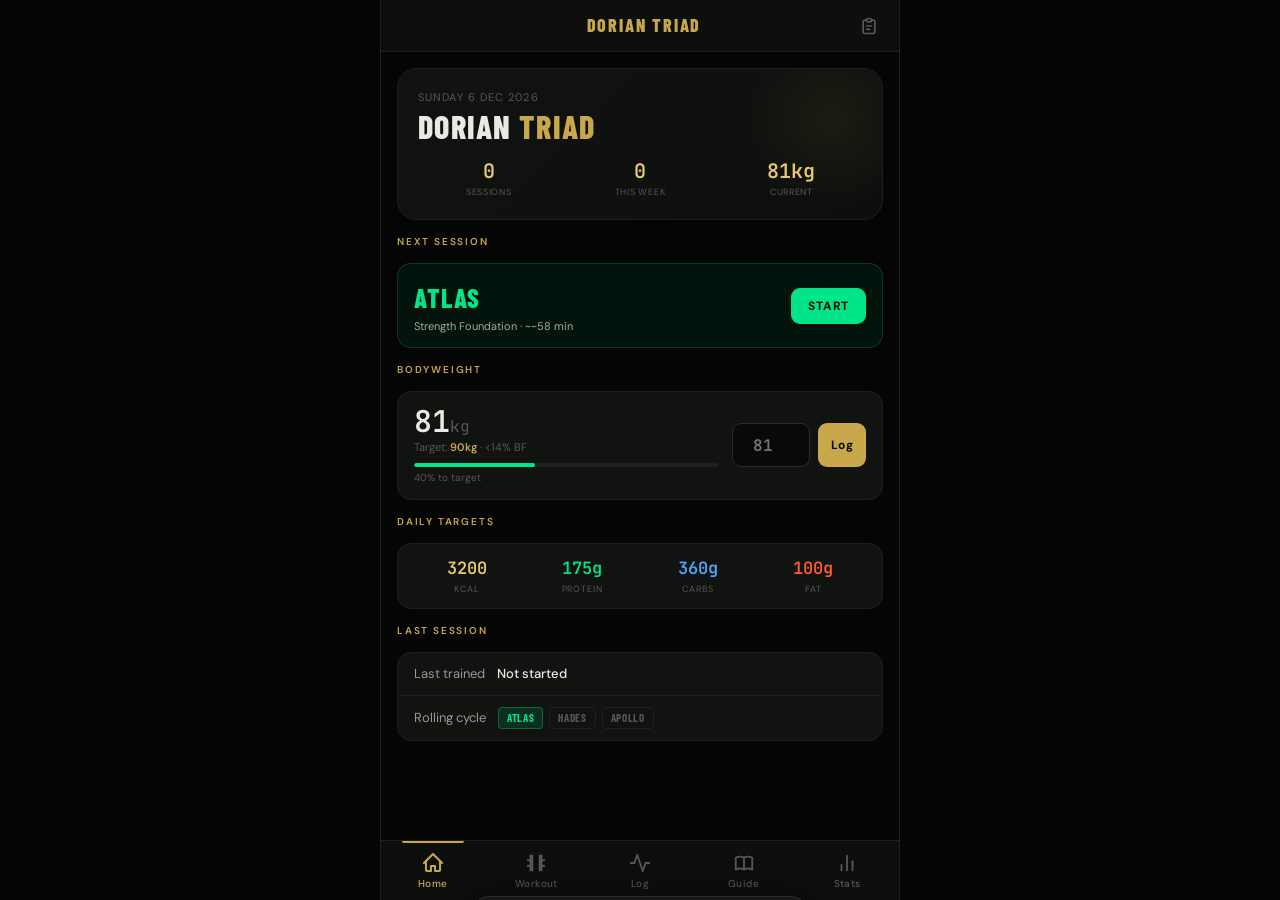
==== commit aa487656: "Add files via upload" ====
--- a/index.html
+++ b/index.html
@@ -1,509 +1,81 @@
 <!DOCTYPE html>
 <html lang="en">
 <head>
-<meta charset="UTF-8">
-<meta name="viewport" content="width=device-width,initial-scale=1">
-<title>Dorian Triad — Complete Health &amp; Performance Guide</title>
-<style>
-@import url('https://fonts.googleapis.com/css2?family=Barlow+Condensed:wght@400;600;700;800&family=DM+Sans:ital,wght@0,300;0,400;0,500;0,600;1,400&family=JetBrains+Mono:wght@400;600&display=swap');
-*,*::before,*::after{box-sizing:border-box;margin:0;padding:0;}
-:root{--bg:#090909;--bg2:#0C0E0C;--bg3:#101210;--surf:#131513;--border:#1A1C1A;--border2:#242624;
-  --gold:#C9A84C;--gold-l:#E8C870;--atlas:#00E587;--hades:#FF5C2B;--apollo:#4DA6FF;
-  --text:#EDE8E0;--text2:#9A9890;--text3:#585856;}
-html{scroll-behavior:smooth;}
-body{background:var(--bg);color:var(--text);font-family:'DM Sans',system-ui,sans-serif;font-size:14px;line-height:1.55;-webkit-font-smoothing:antialiased;}
-.nav{position:sticky;top:0;z-index:100;background:rgba(9,9,9,.96);backdrop-filter:blur(16px);border-bottom:1px solid var(--border);padding:0 28px;display:flex;align-items:center;gap:2px;overflow-x:auto;scrollbar-width:none;}
-.nav::-webkit-scrollbar{display:none;}
-.nav-logo{font-family:'Barlow Condensed',sans-serif;font-size:14px;font-weight:800;letter-spacing:.1em;color:var(--gold);white-space:nowrap;padding:13px 20px 13px 0;border-right:1px solid var(--border);margin-right:10px;}
-.nav a{font-size:10px;font-weight:500;letter-spacing:.08em;text-transform:uppercase;color:var(--text3);text-decoration:none;padding:13px 10px;white-space:nowrap;transition:color .2s;}
-.nav a:hover{color:var(--gold);}
-.cover{min-height:100vh;display:flex;flex-direction:column;align-items:center;justify-content:center;text-align:center;padding:80px 24px;background:radial-gradient(ellipse at 50% 25%,rgba(201,168,76,.07) 0%,transparent 55%);border-bottom:1px solid var(--border);position:relative;overflow:hidden;}
-.cover::before{content:'';position:absolute;inset:0;background:repeating-linear-gradient(0deg,transparent,transparent 48px,rgba(255,255,255,.013) 48px,rgba(255,255,255,.013) 49px);pointer-events:none;}
-.cover-eyebrow{font-size:10px;letter-spacing:.3em;text-transform:uppercase;color:var(--gold);margin-bottom:24px;font-weight:600;}
-.cover-title{font-family:'Barlow Condensed',sans-serif;font-size:clamp(72px,11vw,130px);font-weight:800;letter-spacing:.04em;line-height:.88;color:var(--text);margin-bottom:6px;}
-.cover-title .ol{color:transparent;-webkit-text-stroke:1.5px var(--gold);}
-.cover-rule{width:48px;height:1px;background:var(--gold);margin:22px auto;opacity:.6;}
-.cover-sub{font-family:'Barlow Condensed',sans-serif;font-size:16px;font-weight:400;letter-spacing:.22em;color:var(--text3);text-transform:uppercase;margin-bottom:48px;}
-.cover-stats{display:flex;gap:52px;justify-content:center;flex-wrap:wrap;}
-.sv{font-family:'Barlow Condensed',sans-serif;font-size:34px;font-weight:700;color:var(--gold-l);display:block;letter-spacing:-.01em;}
-.sl{font-size:9px;letter-spacing:.16em;text-transform:uppercase;color:var(--text3);}
-.sec{max-width:1200px;margin:0 auto;padding:80px 28px;border-bottom:1px solid var(--border);}
-.sec-ey{font-size:9.5px;letter-spacing:.28em;text-transform:uppercase;color:var(--gold);font-weight:600;margin-bottom:8px;}
-.sec-ti{font-family:'Barlow Condensed',sans-serif;font-size:clamp(38px,5vw,60px);font-weight:800;letter-spacing:.02em;line-height:1;margin-bottom:10px;}
-.sec-de{font-size:13px;color:var(--text2);max-width:680px;line-height:1.65;margin-bottom:40px;}
-.card{background:var(--surf);border:.5px solid var(--border);border-radius:12px;padding:24px;}
-.card-sm{background:var(--surf);border:.5px solid var(--border);border-radius:8px;padding:16px;}
-.g2{display:grid;grid-template-columns:repeat(2,1fr);gap:16px;}
-.g3{display:grid;grid-template-columns:repeat(3,1fr);gap:16px;}
-.g4{display:grid;grid-template-columns:repeat(4,1fr);gap:12px;}
-.insight{background:rgba(201,168,76,.06);border:.5px solid rgba(201,168,76,.25);border-left:3px solid var(--gold);border-radius:4px;padding:14px 18px;font-size:12px;color:var(--text2);line-height:1.65;margin-bottom:28px;}
-.insight strong{color:var(--gold-l);}
-.cyc{display:grid;grid-template-columns:repeat(7,1fr);gap:8px;margin-bottom:48px;}
-.cp{border-radius:8px;padding:10px 4px;text-align:center;border:.5px solid;}
-.cp-d{font-size:8px;color:var(--text3);letter-spacing:.08em;margin-bottom:4px;}
-.cp-n{font-family:'Barlow Condensed',sans-serif;font-size:13px;font-weight:700;letter-spacing:.05em;}
-.roi-wrap{display:grid;grid-template-columns:360px 1fr;gap:48px;align-items:start;}
-.roi-item{display:flex;align-items:flex-start;gap:12px;padding:10px 0;border-bottom:.5px solid var(--border);}
-.roi-item:last-child{border-bottom:none;}
-.roi-dot{width:10px;height:10px;border-radius:2px;flex-shrink:0;margin-top:4px;}
-.roi-meta{flex:1;}
-.roi-label{font-size:13px;font-weight:600;color:var(--text);margin-bottom:2px;}
-.roi-detail{font-size:11px;color:var(--text3);line-height:1.5;}
-.roi-right{text-align:right;min-width:100px;}
-.roi-pct{font-family:'JetBrains Mono',monospace;font-size:15px;font-weight:600;display:block;margin-bottom:6px;}
-.roi-bar-bg{background:var(--border2);border-radius:2px;height:4px;width:100px;margin-left:auto;}
-.roi-bar{height:4px;border-radius:2px;}
-.wk-card{background:var(--surf);border:.5px solid var(--border);border-radius:14px;overflow:hidden;margin-bottom:0;}
-.wk-head{padding:22px 24px 18px;border-bottom:.5px solid var(--border);}
-.wk-name{font-family:'Barlow Condensed',sans-serif;font-size:44px;font-weight:800;letter-spacing:.05em;line-height:1;}
-.wk-sub{font-size:12px;color:var(--text3);font-style:italic;margin-top:2px;}
-.wk-body{display:grid;grid-template-columns:260px 1fr;}
-.wk-wu{padding:20px 22px;border-right:.5px solid var(--border);}
-.wu-lbl{font-size:9px;letter-spacing:.22em;text-transform:uppercase;color:var(--gold);font-weight:600;margin-bottom:14px;}
-.ws{display:flex;gap:10px;padding:7px 0;border-bottom:.5px solid var(--border);font-size:12px;color:var(--text2);}
-.ws:last-child{border-bottom:none;}
-.ws-n{font-family:'JetBrains Mono',monospace;font-size:11px;color:var(--gold);font-weight:600;min-width:16px;padding-top:1px;}
-.ex-hdr{display:grid;grid-template-columns:190px 56px 76px 1fr 120px;font-size:9px;letter-spacing:.18em;text-transform:uppercase;color:var(--text3);font-weight:600;padding:8px 0;border-bottom:.5px solid var(--border2);}
-.ex-hdr>div:first-child{padding-left:16px;}
-.ex-hdr>div:last-child{padding-right:16px;}
-.ex-row{display:grid;grid-template-columns:190px 56px 76px 1fr 120px;align-items:start;border-bottom:.5px solid var(--border);padding:10px 0;}
-.ex-row:last-child{border-bottom:none;}
-.ex-n{font-size:13px;font-weight:600;color:var(--text);line-height:1.3;padding-left:16px;}
-.ex-ss{font-size:10px;color:var(--text3);font-style:italic;margin-top:3px;}
-.ex-s{font-family:'JetBrains Mono',monospace;font-size:12px;color:var(--text2);padding:0 8px;padding-top:1px;}
-.ex-r{font-family:'JetBrains Mono',monospace;font-size:12px;color:var(--text2);padding-top:1px;}
-.ex-cue{font-size:11px;color:var(--text3);line-height:1.6;padding:0 12px;}
-.ex-tgt{font-family:'JetBrains Mono',monospace;font-size:10px;color:var(--text2);padding-right:16px;line-height:1.6;}
-.tgt-arr{color:var(--gold);}
-.wk-post{padding:14px 24px;border-top:.5px solid var(--border);font-size:11px;color:var(--text3);font-style:italic;background:var(--bg3);}
-.wk-post strong{color:var(--gold-l);font-style:normal;}
-.mr{display:flex;align-items:center;gap:16px;padding:10px 0;border-bottom:.5px solid var(--border);}
-.mr:last-child{border-bottom:none;}
-.ml{font-size:9.5px;letter-spacing:.14em;text-transform:uppercase;color:var(--text3);min-width:80px;font-weight:600;}
-.mb{flex:1;background:var(--border2);border-radius:2px;height:4px;}
-.mbar{height:4px;border-radius:2px;}
-.mv{font-family:'JetBrains Mono',monospace;font-size:17px;font-weight:600;min-width:64px;text-align:right;}
-.meal{background:var(--surf);border:.5px solid var(--border);border-radius:10px;padding:18px;}
-.meal-t{font-size:9px;letter-spacing:.2em;text-transform:uppercase;font-style:italic;margin-bottom:6px;}
-.meal-ti{font-size:14px;font-weight:600;color:var(--text);margin-bottom:4px;}
-.meal-d{font-size:11px;color:var(--text3);line-height:1.6;}
-.pw{background:var(--surf);border:.5px solid var(--border);border-radius:10px;padding:18px;text-align:center;}
-.pw-t{font-family:'JetBrains Mono',monospace;font-size:20px;font-weight:600;display:block;margin-bottom:6px;}
-.pw-l{font-size:13px;font-weight:600;color:var(--text);margin-bottom:4px;}
-.pw-d{font-size:11px;color:var(--text3);line-height:1.5;}
-.st{width:100%;border-collapse:collapse;}
-.st th{font-size:9px;letter-spacing:.2em;text-transform:uppercase;color:var(--text3);font-weight:600;padding:8px 14px;text-align:left;border-bottom:.5px solid var(--border2);}
-.st td{padding:10px 14px;border-bottom:.5px solid var(--border);font-size:12px;vertical-align:top;}
-.st tr:last-child td{border-bottom:none;}
-.sn{font-weight:600;color:var(--text);}
-.sa{font-family:'JetBrains Mono',monospace;color:var(--gold-l);}
-.sti{color:var(--apollo);}
-.sno{color:var(--text3);font-size:11px;line-height:1.5;}
-.tl{position:relative;padding-left:92px;}
-.tl-i{position:relative;padding:0 0 24px 22px;border-left:1px solid var(--border);}
-.tl-i:last-child{padding-bottom:0;}
-.tl-ti{position:absolute;left:-92px;top:2px;font-family:'JetBrains Mono',monospace;font-size:11px;font-weight:600;white-space:nowrap;}
-.tl-dot{position:absolute;left:-5px;top:6px;width:9px;height:9px;border-radius:50%;border:1.5px solid;}
-.tl-h{font-size:13px;font-weight:600;color:var(--text);margin-bottom:4px;}
-.tl-d{font-size:12px;color:var(--text3);line-height:1.55;}
-.rc{background:var(--surf);border:.5px solid var(--border);border-radius:12px;overflow:hidden;margin-bottom:16px;}
-.rc-h{display:flex;align-items:center;justify-content:space-between;padding:14px 20px;border-bottom:.5px solid var(--border);}
-.rc-n{font-size:15px;font-weight:600;}
-.rc-f{font-size:11px;color:var(--text3);font-style:italic;}
-.rc-b{padding:16px 20px;}
-.rc-b ul{list-style:none;}
-.rc-b li{font-size:12px;color:var(--text2);padding:5px 0 5px 16px;border-bottom:.5px solid var(--border);position:relative;line-height:1.55;}
-.rc-b li:last-child{border-bottom:none;}
-.rc-b li::before{content:"→";position:absolute;left:0;color:var(--gold);font-size:10px;top:7px;}
-.lc{background:var(--surf);border:.5px solid var(--border);border-radius:12px;padding:20px;}
-.lc-t{font-size:15px;font-weight:600;margin-bottom:14px;padding-bottom:10px;border-bottom:.5px solid var(--border);}
-.lc ul{list-style:none;}
-.lc li{font-size:12px;color:var(--text2);padding:5px 0 5px 16px;border-bottom:.5px solid var(--border);position:relative;line-height:1.55;}
-.lc li:last-child{border-bottom:none;}
-.lc li::before{content:"→";position:absolute;left:0;font-size:10px;top:7px;}
-.foot{text-align:center;padding:48px 24px;font-size:10px;color:var(--text3);letter-spacing:.14em;}
-@media(max-width:900px){
-  .roi-wrap{grid-template-columns:1fr;}
-  .wk-body{grid-template-columns:1fr;}
-  .wk-wu{border-right:none;border-bottom:.5px solid var(--border);}
-  .ex-hdr,.ex-row{grid-template-columns:1fr 56px 76px;}
-  .ex-cue,.ex-tgt{display:none;}
-}
-@media(max-width:640px){
-  .g2,.g3,.g4{grid-template-columns:1fr;}
-  .sec{padding:52px 16px;}
-  .cyc{gap:4px;}
-  .tl{padding-left:68px;}
-  .tl-ti{font-size:9px;left:-68px;}
-  .cover-stats{gap:28px;}
-  .roi-bar-bg{width:60px;}
-}
-@media print{.nav{display:none;}.sec{page-break-inside:avoid;}}
-</style>
+  <meta charset="UTF-8">
+  <meta name="viewport" content="width=device-width, initial-scale=1, viewport-fit=cover">
+  <meta name="apple-mobile-web-app-capable" content="yes">
+  <meta name="apple-mobile-web-app-status-bar-style" content="black-translucent">
+  <meta name="theme-color" content="#090909">
+  <meta name="description" content="Dorian Triad — Personal Health & Performance App">
+  <title>Dorian Triad</title>
+  <link rel="preconnect" href="https://fonts.googleapis.com">
+  <link rel="preconnect" href="https://fonts.gstatic.com" crossorigin>
+  <link href="https://fonts.googleapis.com/css2?family=Barlow+Condensed:wght@400;600;700;800&family=DM+Sans:ital,wght@0,300;0,400;0,500;0,600;1,400&family=JetBrains+Mono:wght@400;600&display=swap" rel="stylesheet">
+  <link rel="stylesheet" href="app.css">
 </head>
 <body>
-<nav class="nav"><div class="nav-logo">DORIAN TRIAD</div><a href="#roi">Health ROI</a><a href="#programme">Programme</a><a href="#atlas">Atlas</a><a href="#hades">Hades</a><a href="#apollo">Apollo</a><a href="#nutrition">Nutrition</a><a href="#supps">Supplements</a><a href="#morning">Morning</a><a href="#recovery">Recovery</a><a href="#lifestyle">Lifestyle</a></nav>
-<div class="cover" id="top">
-<div class="cover-eyebrow">Complete Health &amp; Performance Guide</div>
-<div class="cover-title">DORIAN<br><span class="ol">TRIAD</span></div>
-<div class="cover-rule"></div>
-<div class="cover-sub">Training · Nutrition · Recovery · Lifestyle</div>
-<div class="cover-stats">
-  <div><span class="sv">3</span><span class="sl">Training Days</span></div>
-  <div><span class="sv">3200</span><span class="sl">Daily kcal</span></div>
-  <div><span class="sv">175g</span><span class="sl">Daily Protein</span></div>
-  <div><span class="sv">~57</span><span class="sl">Avg Session (min)</span></div>
-  <div><span class="sv">90kg</span><span class="sl">Target Weight</span></div>
-  <div><span class="sv"><14%</span><span class="sl">Target BF</span></div>
-</div></div>
-<section class="sec" id="roi">
-<div class="sec-ey">Priority Framework</div>
-<div class="sec-ti">Health ROI</div>
-<div class="sec-de">Where to invest time and attention for the highest return. These are estimated relative contributions — use them to prioritise effort, not as precise science.</div>
-<div class="insight"><strong>The key insight:</strong> Sleep and nutrition together account for ~60% of your health and performance outcome. If training is optimised but sleep is poor, you are leaving the majority of your potential on the table. Fix the highest items first.</div>
-<div class="roi-wrap">
-  <div><canvas id="rc" width="340" height="340" style="display:block;max-width:100%;"></canvas></div>
-  <div><div class="roi-item">
-  <div class="roi-dot" style="background:#9B6DFF;"></div>
-  <div class="roi-meta"><div class="roi-label">Sleep</div><div class="roi-detail">Foundation of everything — hormones, recovery, neuroplasticity, body composition. Non-negotiable.</div></div>
-  <div class="roi-right"><span class="roi-pct" style="color:#9B6DFF;">33%</span>
-  <div class="roi-bar-bg"><div class="roi-bar" style="width:99px;background:#9B6DFF;"></div></div></div>
-</div><div class="roi-item">
-  <div class="roi-dot" style="background:#00E587;"></div>
-  <div class="roi-meta"><div class="roi-label">Nutrition</div><div class="roi-detail">Fuels adaptation and recovery. You cannot out-train a poor diet. Quality and quantity both matter.</div></div>
-  <div class="roi-right"><span class="roi-pct" style="color:#00E587;">26%</span>
-  <div class="roi-bar-bg"><div class="roi-bar" style="width:78px;background:#00E587;"></div></div></div>
-</div><div class="roi-item">
-  <div class="roi-dot" style="background:#FF5C2B;"></div>
-  <div class="roi-meta"><div class="roi-label">Training</div><div class="roi-detail">The direct stimulus for muscle growth, cardiovascular health and metabolic function.</div></div>
-  <div class="roi-right"><span class="roi-pct" style="color:#FF5C2B;">20%</span>
-  <div class="roi-bar-bg"><div class="roi-bar" style="width:60px;background:#FF5C2B;"></div></div></div>
-</div><div class="roi-item">
-  <div class="roi-dot" style="background:#4DA6FF;"></div>
-  <div class="roi-meta"><div class="roi-label">Stress / Recovery</div><div class="roi-detail">Chronically elevated cortisol suppresses testosterone, disrupts sleep and blunts adaptation.</div></div>
-  <div class="roi-right"><span class="roi-pct" style="color:#4DA6FF;">9%</span>
-  <div class="roi-bar-bg"><div class="roi-bar" style="width:27px;background:#4DA6FF;"></div></div></div>
-</div><div class="roi-item">
-  <div class="roi-dot" style="background:#00C8E8;"></div>
-  <div class="roi-meta"><div class="roi-label">Hydration</div><div class="roi-detail">Even 2% dehydration reduces strength output by 5–8%. Often the silent limiter.</div></div>
-  <div class="roi-right"><span class="roi-pct" style="color:#00C8E8;">4%</span>
-  <div class="roi-bar-bg"><div class="roi-bar" style="width:12px;background:#00C8E8;"></div></div></div>
-</div><div class="roi-item">
-  <div class="roi-dot" style="background:#F0CC70;"></div>
-  <div class="roi-meta"><div class="roi-label">Light / Circadian</div><div class="roi-detail">Morning sunlight sets your cortisol rhythm and governs sleep quality downstream.</div></div>
-  <div class="roi-right"><span class="roi-pct" style="color:#F0CC70;">3%</span>
-  <div class="roi-bar-bg"><div class="roi-bar" style="width:9px;background:#F0CC70;"></div></div></div>
-</div><div class="roi-item">
-  <div class="roi-dot" style="background:#88D040;"></div>
-  <div class="roi-meta"><div class="roi-label">Gut Health</div><div class="roi-detail">Microbiome diversity affects immunity, neurotransmitter production and nutrient absorption.</div></div>
-  <div class="roi-right"><span class="roi-pct" style="color:#88D040;">2%</span>
-  <div class="roi-bar-bg"><div class="roi-bar" style="width:6px;background:#88D040;"></div></div></div>
-</div><div class="roi-item">
-  <div class="roi-dot" style="background:#C9A84C;"></div>
-  <div class="roi-meta"><div class="roi-label">Supplements</div><div class="roi-detail">Marginal gains built on a solid foundation. High ROI only if the above are in order.</div></div>
-  <div class="roi-right"><span class="roi-pct" style="color:#C9A84C;">2%</span>
-  <div class="roi-bar-bg"><div class="roi-bar" style="width:6px;background:#C9A84C;"></div></div></div>
-</div><div class="roi-item">
-  <div class="roi-dot" style="background:#FF8040;"></div>
-  <div class="roi-meta"><div class="roi-label">Heat Exposure</div><div class="roi-detail">Sauna drives cardiovascular adaptation and GH release. Valuable but supporting.</div></div>
-  <div class="roi-right"><span class="roi-pct" style="color:#FF8040;">1%</span>
-  <div class="roi-bar-bg"><div class="roi-bar" style="width:3px;background:#FF8040;"></div></div></div>
-</div></div>
-</div></section>
-<script>(function(){
-  var data=[{l:"Sleep",p:33,c:"#9B6DFF"},{l:"Nutrition",p:26,c:"#00E587"},{l:"Training",p:20,c:"#FF5C2B"},{l:"Stress / Recovery",p:9,c:"#4DA6FF"},{l:"Hydration",p:4,c:"#00C8E8"},{l:"Light / Circadian",p:3,c:"#F0CC70"},{l:"Gut Health",p:2,c:"#88D040"},{l:"Supplements",p:2,c:"#C9A84C"},{l:"Heat Exposure",p:1,c:"#FF8040"}];
-  var c=document.getElementById('rc');if(!c)return;
-  var x=c.getContext('2d'),cx=170,cy=170,ro=148,ri=88,a=-Math.PI/2;
-  data.forEach(function(d){
-    var sw=(d.p/100)*2*Math.PI;
-    x.beginPath();x.moveTo(cx,cy);x.arc(cx,cy,ro,a,a+sw);x.closePath();
-    x.fillStyle=d.c;x.fill();
-    x.strokeStyle='#090909';x.lineWidth=3;x.stroke();a+=sw;
-  });
-  x.beginPath();x.arc(cx,cy,ri,0,2*Math.PI);x.fillStyle='#090909';x.fill();
-  x.fillStyle='#C9A84C';x.font='700 15px Barlow Condensed,sans-serif';x.textAlign='center';
-  x.fillText('HEALTH',cx,cy-5);
-  x.fillStyle='#585856';x.font='12px DM Sans,sans-serif';x.fillText('ROI PRIORITY',cx,cy+14);
-})();</script>
-<section class="sec" id="programme">
-<div class="sec-ey">The Programme</div>
-<div class="sec-ti">Dorian Triad</div>
-<div class="sec-de">Three full-body sessions on a rolling 7–9 day cycle. Not weekly — rotate continuously. Minimum one full rest day between every session. Deadlift on Hades and Incline Barbell on Apollo are the two priority movements of the programme.</div>
-<div class="cyc"><div class="cp" style="background:#001E0D;border-color:#00E58780;"><div class="cp-d">D1</div><div class="cp-n" style="color:#00E587;font-weight:700;">ATLAS</div></div><div class="cp" style="background:#0C0E0C;border-color:#1A1C1A20;"><div class="cp-d">D2</div><div class="cp-n" style="color:#1A1C1A;font-weight:400;">REST</div></div><div class="cp" style="background:#200600;border-color:#FF5C2B80;"><div class="cp-d">D3</div><div class="cp-n" style="color:#FF5C2B;font-weight:700;">HADES</div></div><div class="cp" style="background:#0C0E0C;border-color:#1A1C1A20;"><div class="cp-d">D4</div><div class="cp-n" style="color:#1A1C1A;font-weight:400;">REST</div></div><div class="cp" style="background:#030F1E;border-color:#4DA6FF80;"><div class="cp-d">D5</div><div class="cp-n" style="color:#4DA6FF;font-weight:700;">APOLLO</div></div><div class="cp" style="background:#0C0E0C;border-color:#1A1C1A20;"><div class="cp-d">D6</div><div class="cp-n" style="color:#1A1C1A;font-weight:400;">REST</div></div><div class="cp" style="background:#0C0E0C;border-color:#1A1C1A20;"><div class="cp-d">D7</div><div class="cp-n" style="color:#1A1C1A;font-weight:400;">REST</div></div></div>
-<div class="g3"><div style="background:var(--surf);border:.5px solid #00E58730;border-top:2px solid #00E587;border-radius:12px;padding:20px;"><div style="font-family:'Barlow Condensed',sans-serif;font-size:28px;font-weight:800;letter-spacing:.05em;color:#00E587;">ATLAS</div><div style="font-size:11px;color:var(--text3);font-style:italic;margin:4px 0;">Strength Foundation</div><div style="font-family:'JetBrains Mono',monospace;font-size:11px;color:var(--text3);">~58 min</div><div style="font-size:11px;color:var(--text2);margin-top:8px;">7 exercises</div></div><div style="background:var(--surf);border:.5px solid #FF5C2B30;border-top:2px solid #FF5C2B;border-radius:12px;padding:20px;"><div style="font-family:'Barlow Condensed',sans-serif;font-size:28px;font-weight:800;letter-spacing:.05em;color:#FF5C2B;">HADES</div><div style="font-size:11px;color:var(--text3);font-style:italic;margin:4px 0;">Maximum Load</div><div style="font-family:'JetBrains Mono',monospace;font-size:11px;color:var(--text3);">~57 min</div><div style="font-size:11px;color:var(--text2);margin-top:8px;">8 exercises</div></div><div style="background:var(--surf);border:.5px solid #4DA6FF30;border-top:2px solid #4DA6FF;border-radius:12px;padding:20px;"><div style="font-family:'Barlow Condensed',sans-serif;font-size:28px;font-weight:800;letter-spacing:.05em;color:#4DA6FF;">APOLLO</div><div style="font-size:11px;color:var(--text3);font-style:italic;margin:4px 0;">CNS Reset</div><div style="font-family:'JetBrains Mono',monospace;font-size:11px;color:var(--text3);">~55 min</div><div style="font-size:11px;color:var(--text2);margin-top:8px;">7 exercises</div></div></div></section>
-<section class="sec" id="atlas">
-<div class="sec-ey">Session Cheatsheet</div>
-<div class="sec-ti" style="color:#00E587;">ATLAS</div>
-<div class="sec-de" style="margin-bottom:24px;">Strength Foundation &nbsp;·&nbsp; ~58 min</div>
-<div class="wk-card">
-  <div class="wk-head" style="border-top:3px solid #00E587;">
-    <div class="wk-name" style="color:#00E587;">ATLAS</div>
-    <div class="wk-sub">Strength Foundation &nbsp;·&nbsp; ~58 min</div>
-  </div>
-  <div class="wk-body">
-    <div class="wk-wu">
-      <div class="wu-lbl">Warm-Up Protocol</div>
-      <div class="ws"><span class="ws-n">1</span><span>2 min general movement — arm circles, hip circles, leg swings, bodyweight squats x10</span></div><div class="ws"><span class="ws-n">2</span><span>Goblet squat x10 light — assess hip depth and mobility before loading</span></div><div class="ws"><span class="ws-n">3</span><span>Band pull-aparts x20 — rear delt and scapular activation</span></div><div class="ws"><span class="ws-n">4</span><span>Squat ramp-up: bar x10, 60% of Working Weight x5, 80%*WW x3, then working weight</span></div>
+  <div id="app">
+
+    <!-- Top bar -->
+    <header id="topbar">
+      <div id="topbar-left">
+        <button id="back-btn" class="icon-btn hidden" onclick="App.back()" aria-label="Back">
+          <svg viewBox="0 0 24 24" fill="none" stroke="currentColor" stroke-width="2.5" stroke-linecap="round"><polyline points="15 18 9 12 15 6"/></svg>
+        </button>
+      </div>
+      <div id="topbar-title">DORIAN TRIAD</div>
+      <div id="topbar-right">
+        <button class="icon-btn" onclick="App.goTab('log')" aria-label="Log" title="Workout Log">
+          <svg viewBox="0 0 24 24" fill="none" stroke="currentColor" stroke-width="2" stroke-linecap="round" stroke-linejoin="round"><path d="M9 5H7a2 2 0 00-2 2v12a2 2 0 002 2h10a2 2 0 002-2V7a2 2 0 00-2-2h-2M9 5a2 2 0 002 2h2a2 2 0 002-2M9 5a2 2 0 012-2h2a2 2 0 012 2"/><line x1="9" y1="12" x2="15" y2="12"/><line x1="9" y1="16" x2="13" y2="16"/></svg>
+        </button>
+      </div>
+    </header>
+
+    <!-- Scrollable content -->
+    <main id="content" role="main"></main>
+
+    <!-- Bottom navigation -->
+    <nav id="bottom-nav" aria-label="Main navigation">
+      <button class="nav-tab active" data-tab="home" onclick="App.goTab('home')">
+        <svg viewBox="0 0 24 24" fill="none" stroke="currentColor" stroke-width="2" stroke-linecap="round" stroke-linejoin="round"><path d="M3 12L12 3l9 9"/><path d="M5 10v9a1 1 0 001 1h4v-5h4v5h4a1 1 0 001-1v-9"/></svg>
+        <span>Home</span>
+      </button>
+      <button class="nav-tab" data-tab="workout" onclick="App.goTab('workout')">
+        <svg viewBox="0 0 24 24" fill="none" stroke="currentColor" stroke-width="2" stroke-linecap="round"><path d="M6 4h2v16H6zM16 4h2v16h-2z"/><line x1="3" y1="9" x2="6" y2="9"/><line x1="18" y1="9" x2="21" y2="9"/><line x1="3" y1="15" x2="6" y2="15"/><line x1="18" y1="15" x2="21" y2="15"/></svg>
+        <span>Workout</span>
+      </button>
+      <button class="nav-tab" data-tab="log" onclick="App.goTab('log')">
+        <svg viewBox="0 0 24 24" fill="none" stroke="currentColor" stroke-width="2" stroke-linecap="round" stroke-linejoin="round"><polyline points="22 12 18 12 15 21 9 3 6 12 2 12"/></svg>
+        <span>Log</span>
+      </button>
+      <button class="nav-tab" data-tab="guide" onclick="App.goTab('guide')">
+        <svg viewBox="0 0 24 24" fill="none" stroke="currentColor" stroke-width="2" stroke-linecap="round" stroke-linejoin="round"><path d="M12 6.253v13m0-13C10.832 5.477 9.246 5 7.5 5S4.168 5.477 3 6.253v13C4.168 18.477 5.754 18 7.5 18s3.332.477 4.5 1.253m0-13C13.168 5.477 14.754 5 16.5 5c1.747 0 3.332.477 4.5 1.253v13C19.832 18.477 18.247 18 16.5 18c-1.746 0-3.332.477-4.5 1.253"/></svg>
+        <span>Guide</span>
+      </button>
+      <button class="nav-tab" data-tab="stats" onclick="App.goTab('stats')">
+        <svg viewBox="0 0 24 24" fill="none" stroke="currentColor" stroke-width="2" stroke-linecap="round" stroke-linejoin="round"><line x1="18" y1="20" x2="18" y2="10"/><line x1="12" y1="20" x2="12" y2="4"/><line x1="6" y1="20" x2="6" y2="14"/></svg>
+        <span>Stats</span>
+      </button>
+    </nav>
+
+    <!-- Workout overlay (filled by JS) -->
+    <div id="workout-overlay" class="workout-overlay hidden" role="dialog" aria-modal="true" aria-label="Workout session"></div>
+
+    <!-- Rest timer float (always present) -->
+    <div id="rest-panel" class="rest-panel" role="timer" aria-live="polite">
+      <div class="rest-top">
+        <div id="rest-label" class="rest-label">Rest</div>
+        <button class="rest-skip-x" onclick="App.restDismiss()" aria-label="Skip rest">✕</button>
+      </div>
+      <div id="rest-count" class="rest-count">1:30</div>
+      <div class="rest-track"><div id="rest-fill" class="rest-fill"></div></div>
+      <div class="rest-actions">
+        <button onclick="App.restAdd(30)">+30s</button>
+        <button onclick="App.restDismiss()">Skip</button>
+      </div>
     </div>
-    <div>
-      <div class="ex-hdr">
-        <div>Exercise</div><div>Sets</div><div>Reps</div>
-        <div style="padding:0 12px;">Technique Cues</div>
-        <div style="padding-right:16px;">Target increments</div>
-      </div>
-      <div class="ex-row">
-  <div class="ex-n">Back Squat<span style="display:inline-block;font-size:9px;font-weight:700;padding:1px 6px;border-radius:3px;letter-spacing:.06em;background:rgba(201,168,76,0.18);color:#E8C870;border:.5px solid rgba(201,168,76,0.5);margin-left:4px;vertical-align:middle;">★</span></div>
-  <div class="ex-s">3</div>
-  <div class="ex-r">×6–8</div>
-  <div class="ex-cue">· Bar on mid-traps, feet shoulder-width with slight outward angle<br>· Big breath, 360° brace before descent — knees track toes throughout<br>· Break parallel, drive through heels, chest up — hips and shoulders rise together</div>
-  <div class="ex-tgt">+3%<br>
-    <span style="color:var(--text3);font-size:9px;">Rest: 3 min</span></div>
-</div><div class="ex-row">
-  <div class="ex-n">Incline DB Press</div>
-  <div class="ex-s">3</div>
-  <div class="ex-r">×6–8</div>
-  <div class="ex-cue">· 30–35° angle only — higher shifts load to front delt, not chest<br>· Elbows at 45° from torso throughout<br>· Feel the stretch at the bottom, slight arc on press, squeeze at top</div>
-  <div class="ex-tgt">27.5kg<span class="tgt-arr"> → </span>32.5kg<br>
-    <span style="color:var(--text3);font-size:9px;">Rest: 2.5 min</span></div>
-</div><div class="ex-row">
-  <div class="ex-n">Pull-Ups</div>
-  <div class="ex-s">3</div>
-  <div class="ex-r">×5–8</div>
-  <div class="ex-cue">· Start from a true dead hang — retract scapulae before pulling<br>· Drive elbows to hips, chest toward the bar<br>· 3-sec controlled descent on every rep — don't drop</div>
-  <div class="ex-tgt">+11.25kg<span class="tgt-arr"> → </span>+17.5kg<br>
-    <span style="color:var(--text3);font-size:9px;">Rest: 2.5 min</span></div>
-</div><div class="ex-row">
-  <div class="ex-n">CS Row<span style="display:inline-block;font-size:9px;font-weight:700;padding:1px 6px;border-radius:3px;letter-spacing:.06em;background:rgba(0,229,135,0.15);color:#00E587;border:.5px solid rgba(0,229,135,0.45);margin-left:4px;vertical-align:middle;">A1</span><div class="ex-ss">Superset immediately into Lateral Raise</div></div>
-  <div class="ex-s">3</div>
-  <div class="ex-r">×12–15</div>
-  <div class="ex-cue">· Chest on pad throughout — no rising off the support<br>· Scapular retraction initiates the pull, not the arm<br>· Pause 1 sec at full contraction, elbows drive back to pockets</div>
-  <div class="ex-tgt">67.5kg<span class="tgt-arr"> → </span>77.5kg<br>
-    <span style="color:var(--text3);font-size:9px;">Rest: → A2</span></div>
-</div><div class="ex-row">
-  <div class="ex-n">Lateral Raise<span style="display:inline-block;font-size:9px;font-weight:700;padding:1px 6px;border-radius:3px;letter-spacing:.06em;background:rgba(0,229,135,0.15);color:#00E587;border:.5px solid rgba(0,229,135,0.45);margin-left:4px;vertical-align:middle;">A2</span><div class="ex-ss">Rest 90 sec after A1+A2</div></div>
-  <div class="ex-s">3</div>
-  <div class="ex-r">×10–20</div>
-  <div class="ex-cue">· Slight forward lean from hips, elbows lead the raise<br>· Raise to just above shoulder height — no higher<br>· Pinky slightly higher than thumb (external rotation)</div>
-  <div class="ex-tgt">8kg<span class="tgt-arr"> → </span>11kg<br>
-    <span style="color:var(--text3);font-size:9px;">Rest: 90 sec</span></div>
-</div><div class="ex-row">
-  <div class="ex-n">Calf Raise<span style="display:inline-block;font-size:9px;font-weight:700;padding:1px 6px;border-radius:3px;letter-spacing:.06em;background:rgba(0,229,135,0.15);color:#00E587;border:.5px solid rgba(0,229,135,0.45);margin-left:4px;vertical-align:middle;">B1</span><div class="ex-ss">Superset immediately into Leg Curl</div></div>
-  <div class="ex-s">2</div>
-  <div class="ex-r">×10–14</div>
-  <div class="ex-cue">· Full stretch at the bottom — 3-sec hold<br>· Drive to full contraction at top, squeeze 1 sec<br>· Single leg — full bodyweight. Control throughout</div>
-  <div class="ex-tgt">BW +8kg<span class="tgt-arr"> → </span>BW +12kg<br>
-    <span style="color:var(--text3);font-size:9px;">Rest: → B2</span></div>
-</div><div class="ex-row">
-  <div class="ex-n">Leg Curl<span style="display:inline-block;font-size:9px;font-weight:700;padding:1px 6px;border-radius:3px;letter-spacing:.06em;background:rgba(0,229,135,0.15);color:#00E587;border:.5px solid rgba(0,229,135,0.45);margin-left:4px;vertical-align:middle;">B2</span><div class="ex-ss">Rest 90 sec after B1+B2</div></div>
-  <div class="ex-s">2</div>
-  <div class="ex-r">×8–12</div>
-  <div class="ex-cue">· Full ROM — don't cut short at either end<br>· Hips stay flat on the pad throughout<br>· Squeeze at peak contraction, 3-sec controlled return</div>
-  <div class="ex-tgt">36kg<span class="tgt-arr"> → </span>44kg<br>
-    <span style="color:var(--text3);font-size:9px;">Rest: 90 sec</span></div>
-</div>
-    </div>
-  </div>
-  <div class="wk-post"><strong>Post-session:</strong> Doorway chest stretch x30 sec, thoracic extension over bench x30 sec, 5-min walk to down-regulate.</div>
-</div></section><section class="sec" id="hades">
-<div class="sec-ey">Session Cheatsheet</div>
-<div class="sec-ti" style="color:#FF5C2B;">HADES</div>
-<div class="sec-de" style="margin-bottom:24px;">Maximum Load &nbsp;·&nbsp; ~57 min</div>
-<div class="wk-card">
-  <div class="wk-head" style="border-top:3px solid #FF5C2B;">
-    <div class="wk-name" style="color:#FF5C2B;">HADES</div>
-    <div class="wk-sub">Maximum Load &nbsp;·&nbsp; ~57 min</div>
-  </div>
-  <div class="wk-body">
-    <div class="wk-wu">
-      <div class="wu-lbl">Warm-Up Protocol</div>
-      <div class="ws"><span class="ws-n">1</span><span>Cat-cow x10, thoracic rotations x10 each side — spine prep</span></div><div class="ws"><span class="ws-n">2</span><span>Glute bridges x15, single-leg hip hinge x8 each — posterior chain activation</span></div><div class="ws"><span class="ws-n">3</span><span>Deadlift ramp-up: bar x10, 60kg x5, 80kg x3, 95kg x2, then working weight</span></div><div class="ws"><span class="ws-n">4</span><span>Stand tall and reset fully between each ramp-up set — pattern before load</span></div>
-    </div>
-    <div>
-      <div class="ex-hdr">
-        <div>Exercise</div><div>Sets</div><div>Reps</div>
-        <div style="padding:0 12px;">Technique Cues</div>
-        <div style="padding-right:16px;">Current → Target</div>
-      </div>
-      <div class="ex-row">
-  <div class="ex-n">Deadlift<span style="display:inline-block;font-size:9px;font-weight:700;padding:1px 6px;border-radius:3px;letter-spacing:.06em;background:rgba(201,168,76,0.18);color:#E8C870;border:.5px solid rgba(201,168,76,0.5);margin-left:4px;vertical-align:middle;">★</span></div>
-  <div class="ex-s">3</div>
-  <div class="ex-r">×5–7</div>
-  <div class="ex-cue">· Bar over mid-foot, hip-width stance — lats engaged (protect your armpits)<br>· Big breath, full 360° brace — push the floor away, don't think about pulling<br>· Bar stays in contact with legs throughout — hips and shoulders rise together</div>
-  <div class="ex-tgt">107.5kg<span class="tgt-arr"> → </span>122.5kg<br>
-    <span style="color:var(--text3);font-size:9px;">Rest: 3 min (hard minimum)</span></div>
-</div><div class="ex-row">
-  <div class="ex-n">Dips<span style="display:inline-block;font-size:9px;font-weight:700;padding:1px 6px;border-radius:3px;letter-spacing:.06em;background:rgba(255,92,43,0.15);color:#FF5C2B;border:.5px solid rgba(255,92,43,0.45);margin-left:4px;vertical-align:middle;">A1</span><div class="ex-ss">Alternate with Chin-ups — full rest between each set</div></div>
-  <div class="ex-s">3</div>
-  <div class="ex-r">×5–8</div>
-  <div class="ex-cue">· Slight forward lean for chest and tricep emphasis<br>· Elbows close to body — controlled descent, feel the stretch<br>· Drive up powerfully but don't fully lockout — maintain tension</div>
-  <div class="ex-tgt">+11.25kg<span class="tgt-arr"> → </span>+17.5kg<br>
-    <span style="color:var(--text3);font-size:9px;">Rest: Full rest, then A2</span></div>
-</div><div class="ex-row">
-  <div class="ex-n">Chin-ups<span style="display:inline-block;font-size:9px;font-weight:700;padding:1px 6px;border-radius:3px;letter-spacing:.06em;background:rgba(255,92,43,0.15);color:#FF5C2B;border:.5px solid rgba(255,92,43,0.45);margin-left:4px;vertical-align:middle;">A2</span><div class="ex-ss">True alternating sets — not a superset. Full rest between each</div></div>
-  <div class="ex-s">3</div>
-  <div class="ex-r">×5–8</div>
-  <div class="ex-cue">· Supinated grip, start from a true dead hang<br>· Drive elbows down and back — chest to bar if possible<br>· 3-sec controlled descent on every rep</div>
-  <div class="ex-tgt">+11.25kg<span class="tgt-arr"> → </span>+17.5kg<br>
-    <span style="color:var(--text3);font-size:9px;">Rest: Full rest, then next A1</span></div>
-</div><div class="ex-row">
-  <div class="ex-n">Machine Shoulder Press</div>
-  <div class="ex-s">2</div>
-  <div class="ex-r">×6–10</div>
-  <div class="ex-cue">· No leg drive — seated, strict press<br>· Full ROM — don't cut the top or bottom short<br>· Controlled descent — resist the weight on the way down</div>
-  <div class="ex-tgt">40.8kg<span class="tgt-arr"> → </span>48kg<br>
-    <span style="color:var(--text3);font-size:9px;">Rest: 2 min</span></div>
-</div><div class="ex-row">
-  <div class="ex-n">Ab Wheel<span style="display:inline-block;font-size:9px;font-weight:700;padding:1px 6px;border-radius:3px;letter-spacing:.06em;background:rgba(255,92,43,0.15);color:#FF5C2B;border:.5px solid rgba(255,92,43,0.45);margin-left:4px;vertical-align:middle;">B1</span><div class="ex-ss">Superset immediately into Leg Extensions</div></div>
-  <div class="ex-s">2–3</div>
-  <div class="ex-r">×6–12</div>
-  <div class="ex-cue">· Brace core completely before rolling — don't initiate with the back<br>· Roll to comfortable extension — lower back must not sag<br>· Pull back using lats and core together</div>
-  <div class="ex-tgt">Kneeling<span class="tgt-arr"> → </span>Standing eccentric<br>
-    <span style="color:var(--text3);font-size:9px;">Rest: → B2</span></div>
-</div><div class="ex-row">
-  <div class="ex-n">Leg Extensions<span style="display:inline-block;font-size:9px;font-weight:700;padding:1px 6px;border-radius:3px;letter-spacing:.06em;background:rgba(255,92,43,0.15);color:#FF5C2B;border:.5px solid rgba(255,92,43,0.45);margin-left:4px;vertical-align:middle;">B2</span><div class="ex-ss">Rest 90 sec after B1+B2</div></div>
-  <div class="ex-s">2</div>
-  <div class="ex-r">×8–12</div>
-  <div class="ex-cue">· 1-sec pause at full lockout — quad peak contraction<br>· 3-sec controlled eccentric on every rep<br>· Feel the quad working through the entire range</div>
-  <div class="ex-tgt">43kg<span class="tgt-arr"> → </span>52kg<br>
-    <span style="color:var(--text3);font-size:9px;">Rest: 90 sec</span></div>
-</div><div class="ex-row">
-  <div class="ex-n">Cable Curl<span style="display:inline-block;font-size:9px;font-weight:700;padding:1px 6px;border-radius:3px;letter-spacing:.06em;background:rgba(255,92,43,0.15);color:#FF5C2B;border:.5px solid rgba(255,92,43,0.45);margin-left:4px;vertical-align:middle;">C1</span><div class="ex-ss">Superset immediately into Tricep Pushdown</div></div>
-  <div class="ex-s">2</div>
-  <div class="ex-r">×8–12</div>
-  <div class="ex-cue">· Upper arm stays completely fixed throughout<br>· Full supination at peak — turn the wrist out<br>· Slow, controlled return — don't swing</div>
-  <div class="ex-tgt">20.3kg<span class="tgt-arr"> → </span>25kg<br>
-    <span style="color:var(--text3);font-size:9px;">Rest: → C2</span></div>
-</div><div class="ex-row">
-  <div class="ex-n">Tricep Pushdown<span style="display:inline-block;font-size:9px;font-weight:700;padding:1px 6px;border-radius:3px;letter-spacing:.06em;background:rgba(255,92,43,0.15);color:#FF5C2B;border:.5px solid rgba(255,92,43,0.45);margin-left:4px;vertical-align:middle;">C2</span><div class="ex-ss">Rest 90 sec after C1+C2</div></div>
-  <div class="ex-s">2</div>
-  <div class="ex-r">×8–12</div>
-  <div class="ex-cue">· Elbows pinned to sides — no movement at the elbow joint<br>· Full extension at bottom — feel the tricep contract<br>· No body swing or lean</div>
-  <div class="ex-tgt">13.5kg<span class="tgt-arr"> → </span>18kg<br>
-    <span style="color:var(--text3);font-size:9px;">Rest: 90 sec</span></div>
-</div>
-    </div>
-  </div>
-  <div class="wk-post"><strong>Post-session:</strong> Hip flexor stretch x30 sec each, pigeon pose x30 sec each side, 5-min walk. Deadlift taxes the CNS — don't rush out.</div>
-</div></section><section class="sec" id="apollo">
-<div class="sec-ey">Session Cheatsheet</div>
-<div class="sec-ti" style="color:#4DA6FF;">APOLLO</div>
-<div class="sec-de" style="margin-bottom:24px;">CNS Reset &nbsp;·&nbsp; ~55 min</div>
-<div class="wk-card">
-  <div class="wk-head" style="border-top:3px solid #4DA6FF;">
-    <div class="wk-name" style="color:#4DA6FF;">APOLLO</div>
-    <div class="wk-sub">CNS Reset &nbsp;·&nbsp; ~55 min</div>
-  </div>
-  <div class="wk-body">
-    <div class="wk-wu">
-      <div class="wu-lbl">Warm-Up Protocol</div>
-      <div class="ws"><span class="ws-n">1</span><span>2 min general movement — arm circles, shoulder rolls, thoracic rotations</span></div><div class="ws"><span class="ws-n">2</span><span>Band pull-aparts x20, light face pull x15 — rear delt and rotator cuff activation</span></div><div class="ws"><span class="ws-n">3</span><span>Push-ups x15–20 controlled — feel the chest stretch at the bottom of each rep</span></div><div class="ws"><span class="ws-n">4</span><span>Incline barbell ramp-up: bar x10, 30kg x6, 40kg x4, then working weight</span></div>
-    </div>
-    <div>
-      <div class="ex-hdr">
-        <div>Exercise</div><div>Sets</div><div>Reps</div>
-        <div style="padding:0 12px;">Technique Cues</div>
-        <div style="padding-right:16px;">Current → Target</div>
-      </div>
-      <div class="ex-row">
-  <div class="ex-n">Incline Barbell<span style="display:inline-block;font-size:9px;font-weight:700;padding:1px 6px;border-radius:3px;letter-spacing:.06em;background:rgba(201,168,76,0.18);color:#E8C870;border:.5px solid rgba(201,168,76,0.5);margin-left:4px;vertical-align:middle;">★</span></div>
-  <div class="ex-s">3</div>
-  <div class="ex-r">×6–10</div>
-  <div class="ex-cue">· 30° angle only — set shoulder blades back and DOWN before unracking<br>· Lower to upper chest, 1-sec pause at the bottom — feel the stretch<br>· Press in a slight arc, squeeze the chest together at the top — this is the priority movement</div>
-  <div class="ex-tgt">50kg<span class="tgt-arr"> → </span>65kg<br>
-    <span style="color:var(--text3);font-size:9px;">Rest: 3 min</span></div>
-</div><div class="ex-row">
-  <div class="ex-n">Machine Press</div>
-  <div class="ex-s">3</div>
-  <div class="ex-r">×8–12</div>
-  <div class="ex-cue">· Seat height so handles are at upper chest level<br>· No full lockout — continuous tension on the pec throughout<br>· 2-sec controlled descent, feel the chest stretch at end range</div>
-  <div class="ex-tgt">23kg<span class="tgt-arr"> → </span>30kg<br>
-    <span style="color:var(--text3);font-size:9px;">Rest: 90 sec</span></div>
-</div><div class="ex-row">
-  <div class="ex-n">Cable Fly<span style="display:inline-block;font-size:9px;font-weight:700;padding:1px 6px;border-radius:3px;letter-spacing:.06em;background:rgba(77,166,255,0.15);color:#4DA6FF;border:.5px solid rgba(77,166,255,0.45);margin-left:4px;vertical-align:middle;">A1</span><div class="ex-ss">Superset immediately into Face Pull</div></div>
-  <div class="ex-s">2–3</div>
-  <div class="ex-r">×12–15</div>
-  <div class="ex-cue">· Cables at or above shoulder height — step forward to maintain tension<br>· Hug a tree arc — elbows stay fixed, NOT a press movement<br>· 1-sec squeeze at peak, 3-sec return — the eccentric stretch is the stimulus</div>
-  <div class="ex-tgt">Fly machine<span class="tgt-arr"> → </span>+1 increment/session<br>
-    <span style="color:var(--text3);font-size:9px;">Rest: → A2</span></div>
-</div><div class="ex-row">
-  <div class="ex-n">Face Pull<span style="display:inline-block;font-size:9px;font-weight:700;padding:1px 6px;border-radius:3px;letter-spacing:.06em;background:rgba(77,166,255,0.15);color:#4DA6FF;border:.5px solid rgba(77,166,255,0.45);margin-left:4px;vertical-align:middle;">A2</span><div class="ex-ss">Rest 2 min after A1+A2</div></div>
-  <div class="ex-s">2–3</div>
-  <div class="ex-r">×15–20</div>
-  <div class="ex-cue">· Rope at face height — pull the rope apart as you pull toward your face<br>· Elbows high and wide at full contraction — external rotation is the point<br>· Protects your shoulder for all the pressing. Don't rush or skip it</div>
-  <div class="ex-tgt">9kg<span class="tgt-arr"> → </span>12kg<br>
-    <span style="color:var(--text3);font-size:9px;">Rest: 2 min</span></div>
-</div><div class="ex-row">
-  <div class="ex-n">Bulgarian Split Squat</div>
-  <div class="ex-s">2</div>
-  <div class="ex-r">×7–9</div>
-  <div class="ex-cue">· Front foot forward enough for a near-vertical shin<br>· Descend straight down — not a lunge forward<br>· All reps one leg before switching — drive through the front heel</div>
-  <div class="ex-tgt">22.5kg<span class="tgt-arr"> → </span>28kg<br>
-    <span style="color:var(--text3);font-size:9px;">Rest: 2 min</span></div>
-</div><div class="ex-row">
-  <div class="ex-n">Forearms<span style="display:inline-block;font-size:9px;font-weight:700;padding:1px 6px;border-radius:3px;letter-spacing:.06em;background:rgba(77,166,255,0.15);color:#4DA6FF;border:.5px solid rgba(77,166,255,0.45);margin-left:4px;vertical-align:middle;">B1</span><div class="ex-ss">Superset into Neck Training</div></div>
-  <div class="ex-s">2</div>
-  <div class="ex-r">×8–12</div>
-  <div class="ex-cue">· Forearm rests on thigh — only the wrist moves<br>· Supinated wrist curl first, then pronated reverse curl<br>· Full range of motion — don't cut short at either end</div>
-  <div class="ex-tgt">10kg / 7.5kg<span class="tgt-arr"> → </span>12.5kg / 10kg<br>
-    <span style="color:var(--text3);font-size:9px;">Rest: → B2</span></div>
-</div><div class="ex-row">
-  <div class="ex-n">Neck Training<span style="display:inline-block;font-size:9px;font-weight:700;padding:1px 6px;border-radius:3px;letter-spacing:.06em;background:rgba(77,166,255,0.15);color:#4DA6FF;border:.5px solid rgba(77,166,255,0.45);margin-left:4px;vertical-align:middle;">B2</span><div class="ex-ss">Rest 90 sec after B1+B2</div></div>
-  <div class="ex-s">2</div>
-  <div class="ex-r">×12–20</div>
-  <div class="ex-cue">· Cable head attachment — flexion (forward) then extension (backward)<br>· Controlled throughout — NO momentum, no jerking<br>· Start conservative and build over months. Cervical adaptation is slow</div>
-  <div class="ex-tgt">5kg<span class="tgt-arr"> → </span>10kg (weeks)<br>
-    <span style="color:var(--text3);font-size:9px;">Rest: 90 sec</span></div>
-</div>
-    </div>
-  </div>
-  <div class="wk-post"><strong>Post-session:</strong> Doorway chest stretch x30 sec, cross-arm shoulder stretch x30 sec each side, 5-min walk.</div>
-</div></section>
-<section class="sec" id="nutrition">
-<div class="sec-ey">Fuelling Protocol</div>
-<div class="sec-ti">Daily Nutrition</div>
-<div class="sec-de">Priority 1: hit 175g protein. Priority 2: maximise calories to 3200 kcal. The most important variable is intake on low-appetite days — not optimising the good days, but protecting the average.</div>
-<div class="g2" style="margin-bottom:40px;">
-  <div class="card">
-    <div style="font-size:9.5px;letter-spacing:.22em;text-transform:uppercase;color:var(--gold);font-weight:600;margin-bottom:16px;">Daily Macro Targets</div>
-    <div class="mr"><div class="ml">KCAL</div><div class="mb"><div class="mbar" style="width:100%;background:#E8C870;box-shadow:0 0 6px #E8C87060;"></div></div><div class="mv" style="color:#E8C870;">3200</div></div><div class="mr"><div class="ml">PROTEIN</div><div class="mb"><div class="mbar" style="width:78%;background:#00E587;box-shadow:0 0 6px #00E58760;"></div></div><div class="mv" style="color:#00E587;">175g</div></div><div class="mr"><div class="ml">CARBS</div><div class="mb"><div class="mbar" style="width:64%;background:#4DA6FF;box-shadow:0 0 6px #4DA6FF60;"></div></div><div class="mv" style="color:#4DA6FF;">360g</div></div><div class="mr"><div class="ml">FAT</div><div class="mb"><div class="mbar" style="width:44%;background:#FF5C2B;box-shadow:0 0 6px #FF5C2B60;"></div></div><div class="mv" style="color:#FF5C2B;">100g</div></div>
-    <div style="display:grid;grid-template-columns:1fr 1fr;gap:8px;margin-top:16px;padding-top:16px;border-top:.5px solid var(--border);">
-      <div style="text-align:center;padding:8px;background:rgba(0,229,135,.07);border:.5px solid rgba(0,229,135,.25);border-radius:6px;font-size:11px;font-weight:600;color:#00E587;">1 · Protein first</div>
-      <div style="text-align:center;padding:8px;background:rgba(232,200,112,.07);border:.5px solid rgba(232,200,112,.25);border-radius:6px;font-size:11px;font-weight:600;color:#E8C870;">2 · Maximise calories</div>
-    </div>
-  </div>
-  <div class="card">
-    <div style="font-size:9.5px;letter-spacing:.22em;text-transform:uppercase;color:var(--gold);font-weight:600;margin-bottom:16px;">Pre-Workout Protocol</div>
-    <div class="g4"><div class="pw" style="border-color:#00E58730;"><span class="pw-t" style="color:#00E587;">–90 min</span><div class="pw-l">Complex meal</div><div class="pw-d">Pasta, rice, meat — sustained glycogen for the session</div></div><div class="pw" style="border-color:#E8C87030;"><span class="pw-t" style="color:#E8C870;">–20 min</span><div class="pw-l">2–3 dates</div><div class="pw-d">Fast glucose spike — hits blood at warm-up onset</div></div><div class="pw" style="border-color:#FF5C2B30;"><span class="pw-t" style="color:#FF5C2B;">–20 min</span><div class="pw-l">Black coffee</div><div class="pw-d">CNS stimulation and focus — double espresso</div></div><div class="pw" style="border-color:#4DA6FF30;"><span class="pw-t" style="color:#4DA6FF;">During</span><div class="pw-l">Electrolytes</div><div class="pw-d">THE Electro in water — 650mg sodium per serve</div></div></div>
-  </div>
-</div>
-<div style="font-size:9.5px;letter-spacing:.22em;text-transform:uppercase;color:var(--gold);font-weight:600;margin-bottom:16px;">Daily Meal Structure</div>
-<div class="g3" style="margin-bottom:40px;"><div class="meal"><div class="meal-t" style="color:#00E587;">07:45</div><div class="meal-ti">Breakfast</div><div style="font-size:11px;color:var(--text3);font-style:italic;margin-bottom:5px;">Porridge bowl or eggs / bacon / avocado</div><div class="meal-d">Option A: whole milk porridge, muesli, yogurt, peanut butter, honey — ~35–40g protein, ~700 kcal. Option B: eggs, bacon, avocado, butter, bread — ~45–50g protein, ~850 kcal. Bigger option on training days.</div></div><div class="meal"><div class="meal-t" style="color:#C9A84C;">10:30</div><div class="meal-ti">Mid-morning snack</div><div style="font-size:11px;color:var(--text3);font-style:italic;margin-bottom:5px;">Figs, nuts, banana, yogurt</div><div class="meal-d">Deliberate calorie insertion — not a full meal. Add 2 boiled eggs or sardines to meaningfully improve protein distribution across the day.</div></div><div class="meal"><div class="meal-t" style="color:#4DA6FF;">13:00</div><div class="meal-ti">Lunch</div><div style="font-size:11px;color:var(--text3);font-style:italic;margin-bottom:5px;">Previous night's dinner</div><div class="meal-d">Large portion of the evening meal. Guaranteed quality, zero decision fatigue. The advantage of cooking once and eating twice.</div></div><div class="meal"><div class="meal-t" style="color:#FF5C2B;">19:00</div><div class="meal-ti">Dinner</div><div style="font-size:11px;color:var(--text3);font-style:italic;margin-bottom:5px;">Weighed meat + carb + veg</div><div class="meal-d">Chicken/rice/broccoli, beef/pasta or similar. Protein weighed. Generous Kerrygold and olive oil. Glass of whole milk. Most controlled meal of the day.</div></div><div class="meal"><div class="meal-t" style="color:#9B6DFF;">22:00</div><div class="meal-ti">Pre-bed meal</div><div style="font-size:11px;color:var(--text3);font-style:italic;margin-bottom:5px;">Cereal + 250g yogurt + peanut butter</div><div class="meal-d">Casein-rich yogurt supports overnight muscle protein synthesis — well-evidenced for hard gainers. Don't skip this on late nights.</div></div><div class="meal"><div class="meal-t" style="color:#9A9890;">Variable</div><div class="meal-ti">Protein shake</div><div style="font-size:11px;color:var(--text3);font-style:italic;margin-bottom:5px;">Whey — daily, non-negotiable</div><div class="meal-d">Anchored to post-training or a fixed daily time. Insurance against falling short of 175g. Fills the gap rather than replacing food.</div></div></div>
-<div style="font-size:9.5px;letter-spacing:.22em;text-transform:uppercase;color:var(--gold);font-weight:600;margin-bottom:16px;">Food Quality Guide</div>
-<div class="g4"><div class="card-sm" style="border-color:#00E58730;"><div style="font-size:12px;font-weight:600;color:#00E587;margin-bottom:4px;">Protein sources</div><div style="font-size:11px;color:var(--text3);line-height:1.5;">Chicken, beef, eggs, dairy, fish. Weigh at dinner. Target 40–50g per main meal.</div></div><div class="card-sm" style="border-color:#4DA6FF30;"><div style="font-size:12px;font-weight:600;color:#4DA6FF;margin-bottom:4px;">Complex carbs</div><div style="font-size:11px;color:var(--text3);line-height:1.5;">Oats, rice, pasta, potatoes, whole grains. Primary fuel — don't fear them.</div></div><div class="card-sm" style="border-color:#E8C87030;"><div style="font-size:12px;font-weight:600;color:#E8C870;margin-bottom:4px;">Healthy fats</div><div style="font-size:11px;color:var(--text3);line-height:1.5;">Kerrygold, extra virgin olive oil, avocado, nuts. Dense calories — use liberally.</div></div><div class="card-sm" style="border-color:#88D04030;"><div style="font-size:12px;font-weight:600;color:#88D040;margin-bottom:4px;">Vegetables</div><div style="font-size:11px;color:var(--text3);line-height:1.5;">Broccoli, peppers, tomatoes, leafy greens. Variety over quantity. Daily minimum.</div></div><div class="card-sm" style="border-color:#F0A03030;"><div style="font-size:12px;font-weight:600;color:#F0A030;margin-bottom:4px;">Fruit</div><div style="font-size:11px;color:var(--text3);line-height:1.5;">Broad variety. Fibre, micronutrients, natural sugars. Figs, banana, fresh seasonal.</div></div><div class="card-sm" style="border-color:#C9A84C30;"><div style="font-size:12px;font-weight:600;color:#C9A84C;margin-bottom:4px;">Dairy</div><div style="font-size:11px;color:var(--text3);line-height:1.5;">Full-fat — whole milk, Greek yogurt, quality cheese. Calcium, protein, saturated fat.</div></div><div class="card-sm" style="border-color:#9B6DFF30;"><div style="font-size:12px;font-weight:600;color:#9B6DFF;margin-bottom:4px;">Whole foods</div><div style="font-size:11px;color:var(--text3);line-height:1.5;">Always prioritise food that existed before industrial processing.</div></div><div class="card-sm" style="border-color:#FF5C2B30;"><div style="font-size:12px;font-weight:600;color:#FF5C2B;margin-bottom:4px;">Minimise</div><div style="font-size:11px;color:var(--text3);line-height:1.5;">Refined sugar, ultra-processed food, seed oils, artificial sweeteners.</div></div></div></section>
-<section class="sec" id="supps">
-<div class="sec-ey">Daily Stack</div>
-<div class="sec-ti">Supplements</div>
-<div class="sec-de">All eight products well-chosen. Two items need attention: magnesium form (switch oxide → glycinate) and omega-3 dose (3 capsules, not 1). Supplements occupy ~2% of the health ROI — don't let optimising them distract from the higher-impact items above.</div>
-<div class="card"><table class="st"><thead><tr><th>Supplement</th><th>Amount</th><th>Timing</th><th>Notes</th></tr></thead>
-<tbody><tr><td><span class="sn">Creatine Monohydrate</span><span style="font-size:9px;padding:1px 5px;border-radius:3px;background:rgba(0,229,135,0.12);color:#00E587;border:.5px solid rgba(0,229,135,0.3);margin-left:6px;font-weight:600;">✓ SOLID</span></td><td class="sa">5g</td><td class="sti">Anytime daily</td><td class="sno">Same time every day — saturation depends on consistency, not timing</td></tr><tr><td><span class="sn">Whey Protein</span></td><td class="sa">As needed</td><td class="sti">Post-training / any meal</td><td class="sno">Only when food falls short of 175g protein target</td></tr><tr><td><span class="sn">Collagen</span></td><td class="sa">10–15g</td><td class="sti">30–60 min pre-training</td><td class="sno">Take with vitamin C source for connective tissue synthesis benefit</td></tr><tr><td><span class="sn">Multivitamin A-Z</span></td><td class="sa">Per label</td><td class="sti">Breakfast — 08:15</td><td class="sno">With food for fat-soluble absorption. Check D3 content vs standalone dose</td></tr><tr><td><span class="sn">Omega-3 (Essential)</span><span style="font-size:9px;padding:1px 5px;border-radius:3px;background:rgba(255,92,43,0.12);color:#FF5C2B;border:.5px solid rgba(255,92,43,0.3);margin-left:6px;font-weight:600;">REVIEW</span></td><td class="sa">3 capsules</td><td class="sti">With fattiest meal</td><td class="sno">Each capsule = 600mg EPA/DHA. 1 capsule is insufficient — take 3</td></tr><tr><td><span class="sn">Vitamin D3</span><span style="font-size:9px;padding:1px 5px;border-radius:3px;background:rgba(0,229,135,0.12);color:#00E587;border:.5px solid rgba(0,229,135,0.3);margin-left:6px;font-weight:600;">✓ SOLID</span></td><td class="sa">2500 IU</td><td class="sti">With fattiest meal</td><td class="sno">Good dose. Account for D3 in multivitamin — don't double count</td></tr><tr><td><span class="sn">Magnesium</span><span style="font-size:9px;padding:1px 5px;border-radius:3px;background:rgba(255,92,43,0.12);color:#FF5C2B;border:.5px solid rgba(255,92,43,0.3);margin-left:6px;font-weight:600;">REVIEW</span></td><td class="sa">300–400mg</td><td class="sti">30–60 min before bed</td><td class="sno">Switch from oxide to glycinate form — significantly better absorbed</td></tr><tr><td><span class="sn">Electrolytes (THE Electro)</span><span style="font-size:9px;padding:1px 5px;border-radius:3px;background:rgba(0,229,135,0.12);color:#00E587;border:.5px solid rgba(0,229,135,0.3);margin-left:6px;font-weight:600;">✓ SOLID</span></td><td class="sa">1 serving</td><td class="sti">During training / hot days</td><td class="sno">650mg sodium per serve. Don't limit to training only in Tenerife heat</td></tr></tbody></table></div></section>
-<section class="sec" id="morning">
-<div class="sec-ey">Daily Protocol</div>
-<div class="sec-ti">Morning Routine</div>
-<div class="sec-de">Already better than most. The three highest-leverage changes: eliminate the snooze cycle, move electrolytes to the moment of waking, reduce matcha to half to one teaspoon to avoid excess caffeine stacking.</div>
-<div class="insight"><strong>Core principle:</strong> Delay first caffeine 60–90 minutes after waking. Cortisol peaks naturally at 30–45 min — let it work first, then layer caffeine on top. Already half-achieved by taking your espresso after 09:00.</div>
-<div class="tl"><div class="tl-i"><div class="tl-ti" style="color:#C9A84C;">07:00</div><div class="tl-dot" style="background:#C9A84C;border-color:#C9A84C40;"></div><div class="tl-h">Wake — no snooze</div><div class="tl-d">Alarm across the room. Snooze cycles cause fragmented sleep that deepens grogginess. Two 9-minute snoozes = 18 minutes of sleep inertia amplification, not recovery.</div></div><div class="tl-i"><div class="tl-ti" style="color:#00C8E8;">07:00</div><div class="tl-dot" style="background:#00C8E8;border-color:#00C8E840;"></div><div class="tl-h">500ml water + electrolytes</div><div class="tl-d">Immediately on waking. Overnight dehydration is a primary driver of morning grogginess. Rehydrating before anything else accelerates adenosine clearance.</div></div><div class="tl-i"><div class="tl-ti" style="color:#00E587;">07:05</div><div class="tl-dot" style="background:#00E587;border-color:#00E58740;"></div><div class="tl-h">Open son's blinds</div><div class="tl-d">Natural light begins your circadian reset. On the school run — no sunglasses. 10 minutes of direct Tenerife morning sun is more powerful than most interventions.</div></div><div class="tl-i"><div class="tl-ti" style="color:#F0CC70;">07:45</div><div class="tl-dot" style="background:#F0CC70;border-color:#F0CC7040;"></div><div class="tl-h">Breakfast + matcha</div><div class="tl-d">Porridge bowl or eggs/bacon/avocado — target 40–50g protein. Reduce matcha to half to one tsp. Current one-tbsp dose = up to 280mg caffeine before your espresso.</div></div><div class="tl-i"><div class="tl-ti" style="color:#9A9890;">08:15</div><div class="tl-dot" style="background:#9A9890;border-color:#9A989040;"></div><div class="tl-h">Supplements</div><div class="tl-d">Multivitamin, Omega-3 (3 capsules), Vitamin D3 — with food. Magnesium moves to bedtime, not morning.</div></div><div class="tl-i"><div class="tl-ti" style="color:#00E587;">08:30</div><div class="tl-dot" style="background:#00E587;border-color:#00E58740;"></div><div class="tl-h">School run by bike</div><div class="tl-d">10+ minutes direct morning sun — no sunglasses. Photoreceptors in the eyes are the primary circadian driver. This is your most powerful sleep-quality investment.</div></div><div class="tl-i"><div class="tl-ti" style="color:#FF5C2B;">09:00+</div><div class="tl-dot" style="background:#FF5C2B;border-color:#FF5C2B40;"></div><div class="tl-h">First double espresso</div><div class="tl-d">Delayed ~90 minutes post-wake. Cortisol peaks naturally at 30–45 min — let it work before adding caffeine. This is already half-correct in your current routine.</div></div><div class="tl-i"><div class="tl-ti" style="color:#9A9890;">12:00</div><div class="tl-dot" style="background:#9A9890;border-color:#9A989040;"></div><div class="tl-h">Second double espresso</div><div class="tl-d">Last caffeine of the day. 6-hour half-life means ~60mg still circulating at midnight — suppressing deep sleep without preventing sleep onset.</div></div><div class="tl-i"><div class="tl-ti" style="color:#4DA6FF;">22:30</div><div class="tl-dot" style="background:#4DA6FF;border-color:#4DA6FF40;"></div><div class="tl-h">Magnesium glycinate</div><div class="tl-d">300–400mg, 30–60 minutes before sleep. Switch from oxide to glycinate. Sleep quality improvement compounds over weeks of consistent use.</div></div></div></section>
-<section class="sec" id="recovery">
-<div class="sec-ey">Recovery Protocol</div>
-<div class="sec-ti">Rest &amp; Recovery</div>
-<div class="sec-de">Adaptation happens during recovery, not during training. The session is the stimulus — everything here is the response. Protecting recovery is as important as the training quality itself.</div>
-<div class="rc"><div class="rc-h" style="border-left:3px solid #FF8040;"><div class="rc-n" style="color:#FF8040;">Sauna / Hot Bath</div><div class="rc-f">2–3× per week on rest days only</div></div><div class="rc-b"><ul><li>Do NOT use within 2 hours of training — blunts the acute inflammatory signal that drives adaptation</li><li>On rest days or the evening of training days, heat is beneficial — vasodilation, GH release, parasympathetic shift</li><li>Evidence for cardiovascular adaptation and longevity markers from regular sauna is robust</li><li>Mental reset value on rest days is real and hard to quantify — leverage it</li></ul></div></div><div class="rc"><div class="rc-h" style="border-left:3px solid #9B6DFF;"><div class="rc-n" style="color:#9B6DFF;">Sleep</div><div class="rc-f">7–9 hours. The highest ROI item in the entire guide</div></div><div class="rc-b"><ul><li>The two nights after Hades are disproportionately important — deadlift sessions create the most CNS demand</li><li>Consistent 07:00 wake time regardless of when you sleep — the wake anchor sets the circadian clock</li><li>Dark, cool room. Magnesium glycinate 30–60 min before bed consistently</li><li>Don't train on fewer than 6 hours sleep if avoidable — anabolic signalling is meaningfully blunted</li></ul></div></div><div class="rc"><div class="rc-h" style="border-left:3px solid #4DA6FF;"><div class="rc-n" style="color:#4DA6FF;">Breathing / Down-regulation</div><div class="rc-f">Post-session and as needed</div></div><div class="rc-b"><ul><li>Box breathing (4 sec in / 4 hold / 4 out / 4 hold) for 5 minutes post-heavy session shifts sympathetic to parasympathetic</li><li>Physiological sigh (double inhale through nose, long exhale through mouth) is the fastest known acute stress reducer</li><li>Nasal breathing during walking and low-intensity movement improves CO2 tolerance and sleep quality over time</li><li>5-minute walk post-session is not optional — it actively assists recovery and down-regulation</li></ul></div></div><div class="rc"><div class="rc-h" style="border-left:3px solid #00C8E8;"><div class="rc-n" style="color:#00C8E8;">Hydration</div><div class="rc-f">2.5–3L daily minimum. More on training days and hot days</div></div><div class="rc-b"><ul><li>500ml with electrolytes immediately on waking — before coffee, before food</li><li>Electrolytes during training and on hot Tenerife days — 650mg sodium per serve is well-dosed</li><li>Pale yellow urine is the target — reliable real-time indicator</li><li>Thirst signal lags actual dehydration by a meaningful margin — don't rely on it alone</li></ul></div></div><div class="rc"><div class="rc-h" style="border-left:3px solid #88D040;"><div class="rc-n" style="color:#88D040;">Cold Exposure</div><div class="rc-f">Not recommended post-training</div></div><div class="rc-b"><ul><li>Cold immersion immediately post-training significantly blunts hypertrophic adaptation — stronger evidence than heat</li><li>If you use cold exposure, minimum 4 hours after training, or on rest days only</li><li>No strong rationale for cold exposure given current goals, warm climate and no endurance sport component</li><li>Contrast therapy (hot then cold) on rest days is acceptable if desired for general recovery feel</li></ul></div></div><div class="rc"><div class="rc-h" style="border-left:3px solid #F0CC70;"><div class="rc-n" style="color:#F0CC70;">Active Recovery</div><div class="rc-f">Rest days are not sedentary days</div></div><div class="rc-b"><ul><li>Walking, light cycling, swimming — low intensity movement maintains blood flow without adding stress</li><li>Tenerife offers excellent outdoor activity — leverage the climate and terrain on rest days</li><li>Full ROM joint movement (arm circles, hip circles, light stretching) maintains mobility without adding soreness</li><li>Progressive overload is only productive because of recovery periods — protect them as seriously as training days</li></ul></div></div></section>
-<section class="sec" id="lifestyle">
-<div class="sec-ey">Long Game</div>
-<div class="sec-ti">Lifestyle Factors</div>
-<div class="sec-de">Supporting contributors that compound powerfully over years. Lower individual ROI weight than sleep or training, but largely free to implement and sustainable indefinitely.</div>
-<div class="g2"><div class="lc"><div class="lc-t" style="color:#88D040;">Gut Health</div><ul><li>Target 30+ different plant foods per week — diversity is the primary microbiome health metric</li><li>Daily fermented foods: Greek yogurt, kefir if available — live cultures matter for microbial diversity</li><li>Fibre minimum 30g daily — oats, legumes, vegetables, fruit, whole grains</li><li>Minimise ultra-processed food, refined sugar and artificial sweeteners — all documented microbiome disruptors</li></ul></div><div class="lc"><div class="lc-t" style="color:#4DA6FF;">Flexibility & ROM</div><ul><li>Full ROM on every exercise in the programme is more valuable than dedicated stretching sessions — this is where the flexibility work happens</li><li>Post-session stretching (chest, hip flexors, hamstrings) compounds significantly over months for just 5 minutes per day</li><li>Thoracic mobility is the most limiting factor for most pressing athletes — extensions over a bench or foam roller daily</li><li>Deep squat and full hip hinge patterns with true ROM prevent restriction that accumulates from training without mobility work</li></ul></div><div class="lc"><div class="lc-t" style="color:#F0CC70;">Sunlight & Vitamin D</div><ul><li>Morning sunlight without sunglasses within 60 minutes of waking — the most powerful free circadian intervention</li><li>Despite living in Tenerife, supplement 2500 IU D3 daily — years in Ireland likely created a deficiency not yet corrected</li><li>Mid-day Tenerife sun is intense — high SPF at peak hours is sensible. Low-angle morning sun has lower UV risk</li><li>D3 plays documented roles in testosterone production, muscle function, immune regulation and mood stabilisation</li></ul></div><div class="lc"><div class="lc-t" style="color:#FF5C2B;">Caffeine Strategy</div><ul><li>Total daily: half-1 tsp matcha + 2 double espressos = 190–320mg — within range but upper end</li><li>Delay first caffeine 60–90 min after waking — let natural cortisol peak work first</li><li>Last caffeine by 12:00 noon — 6-hour half-life means meaningful residual at midnight</li><li>Periodic caffeine breaks (5–7 days every 6–8 weeks) restore full sensitivity — tolerance builds within a week</li></ul></div><div class="lc"><div class="lc-t" style="color:#9B6DFF;">Stress & Mental Health</div><ul><li>Chronic stress elevates cortisol which directly suppresses testosterone and growth hormone — the hormones you need</li><li>The consistency built this year is itself a stress-management tool — routine creates psychological stability</li><li>Training from identity and enjoyment is more durable than training from feeling too skinny — both work, one compounds better over 20 years</li><li>Sleep, training, good food and morning sunlight are evidence-based mood regulators — the lifestyle IS the mental health protocol</li></ul></div><div class="lc"><div class="lc-t" style="color:#00C8E8;">Cardiovascular Health</div><ul><li>Your training already provides significant cardiovascular stimulus through compound movements and density of work</li><li>Walking daily — particularly in Tenerife terrain — provides Zone 2 cardiovascular work that compounds over time</li><li>Nasal breathing during low-intensity activity is the simplest cardiovascular health habit available</li><li>Sauna 2–3x weekly adds meaningful cardiovascular adaptation independent of exercise — VO2max and heart rate variability both improve</li></ul></div></div>
-<div style="margin-top:40px;" class="insight"><strong>The integrated picture:</strong> Training is intelligent, diet is solid, supplements are well-chosen, lifestyle is well-structured. You are more consistent than you have ever been and heavier than you have ever been while staying lean. The one variable with the greatest remaining upside is sleep quality — specifically the depth of sleep in the 48 hours following Hades. Protect those nights above all others.</div>
-</section>
-<footer class="foot"><span style="color:#C9A84C;letter-spacing:.2em;">DORIAN TRIAD</span> &nbsp;·&nbsp; Complete Health &amp; Performance Guide &nbsp;·&nbsp; Training · Nutrition · Recovery · Lifestyle</footer>
+
+  </div><!-- #app -->
+  <script src="app.js"></script>
 </body>
 </html>
--- a/app.css
+++ b/app.css
@@ -0,0 +1,1112 @@
+/* ============================================================
+   DORIAN TRIAD — app.css
+   Mobile-first. Dark theme. No dependencies.
+   ============================================================ */
+
+/* ── VARIABLES ─────────────────────────────────────────────── */
+:root {
+  --bg:       #090909;
+  --bg2:      #0D0F0D;
+  --surf:     #111311;
+  --surf2:    #161816;
+  --border:   #1E201E;
+  --border2:  #2A2C2A;
+
+  --gold:    #C9A84C;
+  --gold-l:  #E8C870;
+  --gold-d:  #7A6030;
+
+  --atlas:   #00E587;
+  --hades:   #FF5C2B;
+  --apollo:  #4DA6FF;
+
+  --purple:  #9B6DFF;
+  --cyan:    #00C8E8;
+  --lime:    #88D040;
+  --amber:   #F0A830;
+  --rose:    #FF4D80;
+
+  --text:    #EDE8E0;
+  --text2:   #9A9890;
+  --text3:   #585856;
+  --text4:   #2A2C2A;
+
+  --topbar-h:   52px;
+  --nav-h:      60px;
+  --safe-b:     env(safe-area-inset-bottom, 0px);
+
+  --r-sm:  5px;
+  --r:     9px;
+  --r-lg:  14px;
+  --r-xl:  20px;
+
+  --fn-head: 'Barlow Condensed', sans-serif;
+  --fn-body: 'DM Sans', system-ui, sans-serif;
+  --fn-mono: 'JetBrains Mono', monospace;
+
+  --shadow: 0 2px 12px rgba(0,0,0,.5);
+  --shadow-lg: 0 8px 40px rgba(0,0,0,.7);
+}
+
+/* ── RESET ──────────────────────────────────────────────────── */
+*, *::before, *::after { box-sizing: border-box; margin: 0; padding: 0; }
+html { height: 100%; -webkit-text-size-adjust: 100%; }
+body {
+  height: 100%;
+  background: var(--bg);
+  color: var(--text);
+  font-family: var(--fn-body);
+  font-size: 14px;
+  line-height: 1.5;
+  -webkit-font-smoothing: antialiased;
+  overscroll-behavior: none;
+}
+button { font-family: var(--fn-body); cursor: pointer; -webkit-tap-highlight-color: transparent; }
+input, select { font-family: var(--fn-body); }
+a { color: inherit; text-decoration: none; }
+svg { display: block; }
+
+/* ── APP SHELL ──────────────────────────────────────────────── */
+#app {
+  display: flex;
+  flex-direction: column;
+  height: 100dvh;
+  max-width: 520px;
+  margin: 0 auto;
+  position: relative;
+  overflow: hidden;
+}
+
+/* TOP BAR */
+#topbar {
+  display: flex;
+  align-items: center;
+  height: var(--topbar-h);
+  padding: 0 12px;
+  background: var(--bg2);
+  border-bottom: 1px solid var(--border);
+  flex-shrink: 0;
+  gap: 8px;
+  z-index: 10;
+}
+#topbar-left, #topbar-right { display: flex; align-items: center; width: 44px; }
+#topbar-right { justify-content: flex-end; width: auto; }
+#topbar-title {
+  flex: 1;
+  text-align: center;
+  font-family: var(--fn-head);
+  font-size: 18px;
+  font-weight: 800;
+  letter-spacing: .1em;
+  color: var(--gold);
+}
+.icon-btn {
+  width: 36px; height: 36px;
+  background: transparent;
+  border: none;
+  border-radius: var(--r);
+  color: var(--text3);
+  display: flex;
+  align-items: center;
+  justify-content: center;
+  transition: color .15s, background .15s;
+}
+.icon-btn:hover { color: var(--text); background: var(--surf); }
+.icon-btn svg { width: 20px; height: 20px; }
+
+/* CONTENT AREA */
+#content {
+  flex: 1;
+  overflow-y: auto;
+  overflow-x: hidden;
+  -webkit-overflow-scrolling: touch;
+  padding-bottom: calc(var(--nav-h) + var(--safe-b) + 8px);
+}
+
+/* BOTTOM NAV */
+#bottom-nav {
+  display: flex;
+  height: calc(var(--nav-h) + var(--safe-b));
+  padding-bottom: var(--safe-b);
+  background: var(--bg2);
+  border-top: 1px solid var(--border);
+  flex-shrink: 0;
+  z-index: 10;
+}
+.nav-tab {
+  flex: 1;
+  display: flex;
+  flex-direction: column;
+  align-items: center;
+  justify-content: center;
+  gap: 3px;
+  background: transparent;
+  border: none;
+  color: var(--text3);
+  font-size: 10px;
+  font-weight: 500;
+  letter-spacing: .04em;
+  padding: 8px 4px;
+  transition: color .15s;
+  position: relative;
+}
+.nav-tab svg { width: 22px; height: 22px; transition: transform .15s; }
+.nav-tab.active { color: var(--gold); }
+.nav-tab.active svg { transform: scale(1.1); }
+.nav-tab.active::before {
+  content: '';
+  position: absolute;
+  top: 0; left: 20%; right: 20%;
+  height: 2px;
+  background: var(--gold);
+  border-radius: 0 0 2px 2px;
+}
+
+/* ── COMMON COMPONENTS ─────────────────────────────────────── */
+.page { padding: 16px; display: flex; flex-direction: column; gap: 14px; }
+.page-section { display: flex; flex-direction: column; gap: 10px; }
+
+.section-label {
+  font-size: 10px;
+  font-weight: 600;
+  letter-spacing: .18em;
+  text-transform: uppercase;
+  color: var(--gold);
+}
+
+.card {
+  background: var(--surf);
+  border: .5px solid var(--border);
+  border-radius: var(--r-lg);
+  overflow: hidden;
+}
+.card-pad { padding: 16px; }
+.card-row {
+  display: flex;
+  align-items: center;
+  gap: 12px;
+  padding: 11px 16px;
+  border-bottom: .5px solid var(--border);
+}
+.card-row:last-child { border-bottom: none; }
+
+.pill {
+  display: inline-flex;
+  align-items: center;
+  gap: 4px;
+  padding: 3px 9px;
+  border-radius: 100px;
+  font-size: 11px;
+  font-weight: 600;
+  letter-spacing: .04em;
+}
+
+.stat-num {
+  font-family: var(--fn-mono);
+  font-size: 28px;
+  font-weight: 600;
+  letter-spacing: -.02em;
+  color: var(--gold-l);
+}
+.stat-unit { font-size: 12px; color: var(--text3); }
+.stat-label { font-size: 10px; color: var(--text3); letter-spacing: .06em; text-transform: uppercase; }
+
+.btn {
+  display: inline-flex;
+  align-items: center;
+  justify-content: center;
+  gap: 7px;
+  padding: 10px 18px;
+  border-radius: var(--r);
+  font-size: 13px;
+  font-weight: 600;
+  letter-spacing: .06em;
+  text-transform: uppercase;
+  border: 1px solid transparent;
+  transition: background .15s, transform .1s;
+  min-height: 44px;
+  cursor: pointer;
+}
+.btn:active { transform: scale(.96); }
+.btn-ghost { background: transparent; border-color: var(--border2); color: var(--text2); }
+.btn-ghost:hover { border-color: var(--gold); color: var(--gold); }
+.btn-gold { background: var(--gold); color: var(--bg); border-color: var(--gold); }
+.btn-sm { padding: 7px 13px; font-size: 11px; min-height: 36px; }
+
+.badge {
+  display: inline-block;
+  font-size: 9px;
+  font-weight: 700;
+  padding: 1px 5px;
+  border-radius: 3px;
+  border: .5px solid;
+  letter-spacing: .04em;
+  vertical-align: middle;
+}
+.badge-gold { background: rgba(201,168,76,.15); color: var(--gold-l); border-color: rgba(201,168,76,.4); }
+.badge-ss   { background: rgba(255,255,255,.05); color: var(--text3);  border-color: var(--border2); }
+
+.progress-track {
+  background: var(--border);
+  border-radius: 2px;
+  height: 4px;
+  overflow: hidden;
+}
+.progress-fill {
+  height: 4px;
+  border-radius: 2px;
+  background: var(--gold);
+  transition: width .5s ease;
+}
+.progress-fill.atlas  { background: var(--atlas); }
+.progress-fill.hades  { background: var(--hades); }
+.progress-fill.apollo { background: var(--apollo); }
+.progress-fill.good   { background: var(--atlas); }
+.progress-fill.near   { background: var(--gold); }
+
+.hidden { display: none !important; }
+.mono { font-family: var(--fn-mono); }
+
+/* ── HOME TAB ───────────────────────────────────────────────── */
+.home-hero {
+  background: linear-gradient(135deg, var(--surf) 0%, var(--bg2) 100%);
+  border: .5px solid var(--border);
+  border-radius: var(--r-xl);
+  padding: 20px;
+  position: relative;
+  overflow: hidden;
+}
+.home-hero::before {
+  content: '';
+  position: absolute;
+  top: -40px; right: -40px;
+  width: 180px; height: 180px;
+  background: radial-gradient(circle, rgba(201,168,76,.08) 0%, transparent 70%);
+  pointer-events: none;
+}
+.hero-date { font-size: 11px; color: var(--text3); letter-spacing: .1em; text-transform: uppercase; margin-bottom: 4px; }
+.hero-greeting { font-family: var(--fn-head); font-size: 32px; font-weight: 800; letter-spacing: .04em; line-height: 1; margin-bottom: 14px; }
+.hero-greeting span { color: var(--gold); }
+.hero-stats { display: grid; grid-template-columns: repeat(3, 1fr); gap: 10px; }
+.hero-stat { text-align: center; }
+.hero-stat-val { font-family: var(--fn-mono); font-size: 20px; font-weight: 600; color: var(--gold-l); }
+.hero-stat-lbl { font-size: 9px; color: var(--text3); letter-spacing: .08em; text-transform: uppercase; }
+
+.next-session-card {
+  border-radius: var(--r-lg);
+  overflow: hidden;
+  border: .5px solid;
+}
+.next-session-head {
+  padding: 14px 16px 12px;
+  display: flex;
+  align-items: center;
+  justify-content: space-between;
+}
+.next-session-name {
+  font-family: var(--fn-head);
+  font-size: 26px;
+  font-weight: 800;
+  letter-spacing: .06em;
+}
+.next-session-sub { font-size: 11px; opacity: .7; margin-top: 1px; }
+.next-session-btn {
+  padding: 9px 16px;
+  border-radius: var(--r);
+  border: 1px solid rgba(255,255,255,.2);
+  background: rgba(255,255,255,.1);
+  color: #fff;
+  font-size: 12px;
+  font-weight: 700;
+  letter-spacing: .06em;
+  text-transform: uppercase;
+  cursor: pointer;
+  transition: background .15s;
+}
+.next-session-btn:hover { background: rgba(255,255,255,.18); }
+
+.bw-card { display: flex; align-items: center; gap: 14px; padding: 14px 16px; }
+.bw-info { flex: 1; }
+.bw-val { font-family: var(--fn-mono); font-size: 30px; font-weight: 600; color: var(--text); line-height: 1; }
+.bw-target { font-size: 11px; color: var(--text3); margin-top: 3px; }
+.bw-target span { color: var(--gold); font-weight: 600; }
+.bw-entry { display: flex; align-items: center; gap: 8px; }
+.bw-input {
+  width: 78px;
+  padding: 8px 10px;
+  background: var(--bg);
+  border: 1px solid var(--border2);
+  border-radius: var(--r);
+  color: var(--text);
+  font-family: var(--fn-mono);
+  font-size: 16px;
+  font-weight: 600;
+  text-align: center;
+  -webkit-appearance: none;
+  transition: border-color .15s;
+  min-height: 44px;
+}
+.bw-input:focus { outline: none; border-color: var(--gold); }
+.bw-log-btn {
+  padding: 8px 13px;
+  background: var(--gold);
+  border: none;
+  border-radius: var(--r);
+  color: var(--bg);
+  font-size: 12px;
+  font-weight: 700;
+  min-height: 44px;
+  letter-spacing: .04em;
+  transition: opacity .15s;
+}
+.bw-log-btn:hover { opacity: .85; }
+
+.macro-reminder { padding: 12px 16px; display: flex; gap: 10px; align-items: center; }
+.macro-item { flex: 1; text-align: center; }
+.macro-val { font-family: var(--fn-mono); font-size: 17px; font-weight: 600; }
+.macro-lbl { font-size: 9px; color: var(--text3); letter-spacing: .1em; text-transform: uppercase; margin-top: 1px; }
+
+.weekly-grid { display: grid; grid-template-columns: repeat(7, 1fr); gap: 5px; padding: 14px 16px; }
+.week-day { text-align: center; }
+.week-day-name { font-size: 9px; color: var(--text3); letter-spacing: .04em; margin-bottom: 5px; }
+.week-dot {
+  width: 28px; height: 28px;
+  border-radius: 50%;
+  background: var(--border);
+  margin: 0 auto;
+  display: flex;
+  align-items: center;
+  justify-content: center;
+  font-size: 9px;
+  font-weight: 600;
+  transition: background .2s;
+}
+.week-dot.atlas  { background: var(--atlas);  color: var(--bg); }
+.week-dot.hades  { background: var(--hades);  color: var(--bg); }
+.week-dot.apollo { background: var(--apollo); color: var(--bg); }
+.week-dot.rest   { background: var(--border); color: var(--text3); }
+
+/* ── WORKOUT TAB ───────────────────────────────────────────── */
+.session-select-grid { display: flex; flex-direction: column; gap: 12px; }
+.session-card {
+  border-radius: var(--r-lg);
+  overflow: hidden;
+  border: .5px solid;
+  cursor: pointer;
+  transition: transform .12s;
+}
+.session-card:active { transform: scale(.98); }
+.session-card-head {
+  padding: 18px 20px 14px;
+  display: flex;
+  align-items: flex-start;
+  justify-content: space-between;
+}
+.session-card-name {
+  font-family: var(--fn-head);
+  font-size: 36px;
+  font-weight: 800;
+  letter-spacing: .06em;
+  line-height: 1;
+}
+.session-card-sub { font-size: 12px; opacity: .7; margin-top: 3px; font-style: italic; }
+.session-card-meta { text-align: right; }
+.session-card-time { font-family: var(--fn-mono); font-size: 13px; }
+.session-card-last { font-size: 10px; opacity: .6; margin-top: 4px; }
+.session-card-exercises {
+  padding: 0 20px 16px;
+  display: flex;
+  flex-wrap: wrap;
+  gap: 5px;
+}
+.session-card-ex {
+  font-size: 10px;
+  padding: 2px 8px;
+  border-radius: 4px;
+  background: rgba(255,255,255,.06);
+  color: rgba(255,255,255,.6);
+  letter-spacing: .03em;
+}
+.session-card-ex.anchor { background: rgba(201,168,76,.15); color: var(--gold-l); }
+
+/* ── WORKOUT OVERLAY ───────────────────────────────────────── */
+.workout-overlay {
+  position: fixed;
+  inset: 0;
+  background: var(--bg);
+  z-index: 200;
+  display: flex;
+  flex-direction: column;
+  overflow: hidden;
+  transform: translateY(100%);
+  transition: transform .3s cubic-bezier(.32,.72,0,1);
+}
+.workout-overlay.open {
+  transform: translateY(0);
+}
+
+/* Workout header */
+.wk-header {
+  display: flex;
+  align-items: center;
+  gap: 10px;
+  padding: 12px 16px;
+  background: var(--bg2);
+  border-bottom: 1px solid;
+  flex-shrink: 0;
+}
+.wk-session-name {
+  font-family: var(--fn-head);
+  font-size: 22px;
+  font-weight: 800;
+  letter-spacing: .06em;
+  flex: 1;
+}
+.wk-timer {
+  font-family: var(--fn-mono);
+  font-size: 16px;
+  color: var(--gold);
+  letter-spacing: .04em;
+}
+.wk-progress {
+  font-size: 11px;
+  color: var(--text3);
+  white-space: nowrap;
+}
+.wk-end-btn {
+  padding: 7px 13px;
+  background: transparent;
+  border: 1px solid var(--border2);
+  border-radius: var(--r);
+  color: var(--text3);
+  font-size: 11px;
+  font-weight: 600;
+  letter-spacing: .06em;
+  text-transform: uppercase;
+  cursor: pointer;
+  min-height: 36px;
+  transition: border-color .15s, color .15s;
+}
+.wk-end-btn:hover { border-color: var(--hades); color: var(--hades); }
+
+/* Exercise scroll */
+.wk-scroll {
+  flex: 1;
+  overflow-y: auto;
+  -webkit-overflow-scrolling: touch;
+  padding: 10px 12px 100px;
+  display: flex;
+  flex-direction: column;
+  gap: 8px;
+}
+
+/* Warmup card */
+.warmup-card {
+  background: rgba(201,168,76,.06);
+  border: .5px solid rgba(201,168,76,.2);
+  border-radius: var(--r-lg);
+  overflow: hidden;
+}
+.warmup-header {
+  display: flex;
+  align-items: center;
+  justify-content: space-between;
+  padding: 11px 14px;
+  cursor: pointer;
+}
+.warmup-title {
+  font-size: 11px;
+  font-weight: 600;
+  letter-spacing: .12em;
+  text-transform: uppercase;
+  color: var(--gold);
+}
+.warmup-toggle { font-size: 11px; color: var(--text3); }
+.warmup-steps { padding: 0 14px 12px; display: none; }
+.warmup-steps.open { display: flex; flex-direction: column; gap: 6px; }
+.warmup-step {
+  display: flex;
+  gap: 10px;
+  font-size: 12px;
+  color: var(--text2);
+  line-height: 1.45;
+}
+.warmup-step-num {
+  font-family: var(--fn-mono);
+  font-size: 10px;
+  color: var(--gold);
+  font-weight: 600;
+  min-width: 14px;
+  padding-top: 2px;
+}
+
+/* Exercise card */
+.ex-card {
+  background: var(--surf);
+  border: .5px solid var(--border);
+  border-radius: var(--r-lg);
+  overflow: hidden;
+  position: relative;
+  transition: opacity .2s;
+}
+.ex-card::before {
+  content: '';
+  position: absolute;
+  left: 0; top: 0; bottom: 0;
+  width: 3px;
+  background: var(--session-col, var(--border2));
+}
+.ex-card.done { opacity: .45; }
+.ex-card.done .ex-card-name { text-decoration: line-through; color: var(--text3); }
+
+.ex-card-top {
+  display: flex;
+  align-items: flex-start;
+  gap: 10px;
+  padding: 11px 13px 9px 16px;
+}
+.ex-card-name-btn {
+  flex: 1;
+  background: none;
+  border: none;
+  text-align: left;
+  padding: 0;
+  display: flex;
+  flex-direction: column;
+  gap: 3px;
+  cursor: pointer;
+  min-height: 44px;
+  justify-content: center;
+}
+.ex-card-name {
+  font-size: 15px;
+  font-weight: 600;
+  color: var(--text);
+  display: flex;
+  align-items: center;
+  gap: 5px;
+  flex-wrap: wrap;
+  line-height: 1.2;
+}
+.ex-cue-hint { font-size: 10px; color: var(--text4); transition: color .15s; }
+.ex-card.cues-open .ex-cue-hint { color: var(--session-col, var(--gold)); }
+
+.ex-card-setsreps {
+  font-family: var(--fn-mono);
+  font-size: 13px;
+  color: var(--text3);
+  white-space: nowrap;
+  padding-top: 2px;
+}
+
+.ex-ss-note {
+  font-size: 10px;
+  color: var(--text4);
+  font-style: italic;
+  padding: 0 13px 6px 16px;
+}
+
+/* Cues */
+.ex-cues {
+  list-style: none;
+  padding: 10px 13px 12px 16px;
+  border-top: .5px solid var(--border);
+  background: var(--bg2);
+  display: flex;
+  flex-direction: column;
+  gap: 6px;
+}
+.ex-cues li {
+  font-size: 12px;
+  color: var(--text2);
+  padding-left: 12px;
+  position: relative;
+  line-height: 1.5;
+}
+.ex-cues li::before {
+  content: '·';
+  position: absolute;
+  left: 0;
+  color: var(--session-col, var(--gold));
+  font-size: 14px;
+  top: -1px;
+}
+
+/* Controls */
+.ex-controls {
+  display: flex;
+  align-items: center;
+  gap: 8px;
+  padding: 10px 13px 11px 16px;
+  border-top: .5px solid var(--border);
+  flex-wrap: wrap;
+}
+.ex-weight-group {
+  display: flex;
+  align-items: center;
+  gap: 7px;
+  flex: 1;
+  min-width: 140px;
+}
+.ex-prev { font-size: 10px; color: var(--text3); white-space: nowrap; min-width: 60px; }
+.ex-weight-input {
+  width: 72px;
+  padding: 8px 6px;
+  background: var(--bg);
+  border: 1px solid var(--border2);
+  border-radius: var(--r);
+  color: var(--text);
+  font-family: var(--fn-mono);
+  font-size: 20px;
+  font-weight: 600;
+  text-align: center;
+  -webkit-appearance: none;
+  appearance: none;
+  transition: border-color .15s, box-shadow .15s;
+  min-height: 46px;
+}
+.ex-weight-input:focus {
+  outline: none;
+  border-color: var(--session-col, var(--gold));
+  box-shadow: 0 0 0 3px color-mix(in srgb, var(--session-col, var(--gold)) 15%, transparent);
+}
+.ex-weight-input.saved { border-color: var(--atlas); }
+.ex-kg { font-size: 11px; color: var(--text3); }
+
+.ex-btns { display: flex; align-items: center; gap: 7px; flex-shrink: 0; }
+.ex-rest-btn {
+  padding: 9px 12px;
+  background: transparent;
+  border: 1px solid;
+  border-radius: var(--r);
+  font-size: 12px;
+  font-weight: 600;
+  font-family: var(--fn-body);
+  cursor: pointer;
+  min-height: 46px;
+  white-space: nowrap;
+  transition: background .15s;
+}
+.ex-rest-btn:active { transform: scale(.94); }
+.ex-rest-btn.ss { border-color: var(--border); color: var(--text3); cursor: default; font-style: italic; }
+
+.ex-done-btn {
+  width: 46px; height: 46px;
+  background: transparent;
+  border: 1px solid var(--border2);
+  border-radius: var(--r);
+  color: var(--text4);
+  font-size: 20px;
+  cursor: pointer;
+  transition: all .15s;
+  display: flex;
+  align-items: center;
+  justify-content: center;
+  flex-shrink: 0;
+}
+.ex-card.done .ex-done-btn {
+  background: var(--session-col, var(--atlas));
+  border-color: var(--session-col, var(--atlas));
+  color: var(--bg);
+}
+
+.ex-incr-lbl {
+  font-family: var(--fn-mono);
+  font-size: 10px;
+  color: var(--text4);
+  padding: 2px 13px 8px 16px;
+}
+
+/* Session complete */
+.wk-finish {
+  padding: 24px 12px 12px;
+  text-align: center;
+}
+.wk-finish-btn {
+  width: 100%;
+  padding: 15px;
+  background: transparent;
+  border: 1px solid var(--gold);
+  border-radius: var(--r-lg);
+  color: var(--gold);
+  font-family: var(--fn-head);
+  font-size: 20px;
+  font-weight: 700;
+  letter-spacing: .08em;
+  text-transform: uppercase;
+  cursor: pointer;
+  transition: background .15s;
+}
+.wk-finish-btn:hover { background: rgba(201,168,76,.08); }
+
+/* ── REST TIMER ─────────────────────────────────────────────── */
+.rest-panel {
+  position: fixed;
+  bottom: calc(-200px - var(--safe-b));
+  left: 50%;
+  transform: translateX(-50%);
+  width: min(340px, calc(100vw - 24px));
+  background: var(--surf2);
+  border: 1px solid var(--border2);
+  border-radius: var(--r-xl);
+  padding: 16px 20px 18px;
+  z-index: 500;
+  transition: bottom .3s cubic-bezier(.34,1.4,.64,1);
+  box-shadow: var(--shadow-lg);
+  text-align: center;
+}
+.rest-panel.up { bottom: calc(var(--nav-h) + var(--safe-b) + 10px); }
+.rest-top { display: flex; justify-content: space-between; align-items: center; margin-bottom: 6px; }
+.rest-label { font-size: 11px; letter-spacing: .14em; text-transform: uppercase; color: var(--text3); }
+.rest-skip-x { background: none; border: none; color: var(--text3); font-size: 15px; padding: 4px 6px; min-height: 32px; min-width: 32px; }
+.rest-count {
+  font-family: var(--fn-mono);
+  font-size: 56px;
+  font-weight: 600;
+  color: var(--gold);
+  letter-spacing: -.02em;
+  line-height: 1;
+  margin-bottom: 12px;
+  transition: color .3s;
+}
+.rest-count.ending { color: var(--hades); }
+.rest-track { background: var(--border); border-radius: 2px; height: 4px; margin-bottom: 14px; overflow: hidden; }
+.rest-fill { height: 4px; border-radius: 2px; background: var(--gold); width: 0%; transition: width 1s linear, background .3s; }
+.rest-fill.ending { background: var(--hades); }
+.rest-actions { display: flex; gap: 8px; justify-content: center; }
+.rest-actions button {
+  padding: 8px 20px;
+  background: transparent;
+  border: 1px solid var(--border2);
+  border-radius: var(--r);
+  color: var(--text2);
+  font-size: 13px;
+  font-weight: 600;
+  font-family: var(--fn-body);
+  cursor: pointer;
+  min-height: 44px;
+  transition: border-color .15s, color .15s;
+}
+.rest-actions button:hover { border-color: var(--gold); color: var(--gold); }
+
+/* ── LOG TAB ────────────────────────────────────────────────── */
+.log-week { margin-bottom: 6px; }
+.log-week-hdr {
+  display: flex;
+  justify-content: space-between;
+  align-items: baseline;
+  padding: 14px 16px 8px;
+}
+.log-week-key { font-size: 10px; font-weight: 700; color: var(--gold); letter-spacing: .14em; text-transform: uppercase; }
+.log-week-dates { font-size: 11px; color: var(--text3); }
+
+.log-session-card {
+  background: var(--surf);
+  border: .5px solid var(--border);
+  border-radius: var(--r-lg);
+  overflow: hidden;
+  margin-bottom: 8px;
+}
+.log-session-head {
+  display: flex;
+  align-items: center;
+  gap: 10px;
+  padding: 12px 16px;
+  border-bottom: .5px solid var(--border);
+  cursor: pointer;
+}
+.log-session-dot { width: 10px; height: 10px; border-radius: 2px; flex-shrink: 0; }
+.log-session-name { flex: 1; font-weight: 600; font-size: 13px; }
+.log-session-date { font-size: 11px; color: var(--text3); }
+.log-session-dur { font-family: var(--fn-mono); font-size: 11px; color: var(--text3); }
+.log-session-toggle { color: var(--text3); font-size: 12px; }
+
+.log-ex-rows { padding: 4px 0 8px; }
+.log-ex-row {
+  display: flex;
+  align-items: center;
+  gap: 8px;
+  padding: 6px 16px;
+  border-bottom: .5px solid var(--border);
+}
+.log-ex-row:last-child { border-bottom: none; }
+.log-ex-name { flex: 1; font-size: 12px; color: var(--text2); }
+.log-ex-wt { font-family: var(--fn-mono); font-size: 13px; font-weight: 600; }
+
+.log-empty { text-align: center; padding: 60px 24px; color: var(--text3); line-height: 1.8; }
+.log-empty p { font-size: 14px; margin-bottom: 8px; }
+.log-empty small { font-size: 12px; }
+
+.export-row { padding: 16px; display: flex; justify-content: center; }
+
+/* ── GUIDE TAB ──────────────────────────────────────────────── */
+.guide-nav {
+  display: flex;
+  gap: 6px;
+  padding: 12px 16px;
+  overflow-x: auto;
+  scrollbar-width: none;
+  flex-shrink: 0;
+  border-bottom: .5px solid var(--border);
+  background: var(--bg2);
+  position: sticky;
+  top: 0;
+  z-index: 5;
+}
+.guide-nav::-webkit-scrollbar { display: none; }
+.guide-nav-btn {
+  padding: 6px 12px;
+  background: transparent;
+  border: .5px solid var(--border2);
+  border-radius: 100px;
+  color: var(--text3);
+  font-size: 11px;
+  font-weight: 500;
+  white-space: nowrap;
+  cursor: pointer;
+  transition: all .15s;
+}
+.guide-nav-btn.active, .guide-nav-btn:hover {
+  background: var(--gold);
+  border-color: var(--gold);
+  color: var(--bg);
+}
+
+.guide-section { padding: 0 16px; margin-bottom: 6px; }
+.guide-section-card {
+  background: var(--surf);
+  border: .5px solid var(--border);
+  border-radius: var(--r-lg);
+  overflow: hidden;
+}
+.guide-section-hdr {
+  display: flex;
+  align-items: center;
+  gap: 12px;
+  padding: 14px 16px;
+  cursor: pointer;
+  transition: background .12s;
+}
+.guide-section-hdr:hover { background: var(--surf2); }
+.guide-section-icon {
+  width: 34px; height: 34px;
+  border-radius: var(--r);
+  display: flex;
+  align-items: center;
+  justify-content: center;
+  font-size: 16px;
+  flex-shrink: 0;
+}
+.guide-section-title { flex: 1; font-size: 14px; font-weight: 600; }
+.guide-section-arrow { color: var(--text3); font-size: 12px; transition: transform .2s; }
+.guide-section-card.open .guide-section-arrow { transform: rotate(180deg); }
+.guide-section-body { display: none; padding: 0 16px 14px; }
+.guide-section-card.open .guide-section-body { display: block; }
+
+.guide-roi-grid { display: flex; flex-direction: column; gap: 8px; margin-top: 12px; }
+.roi-row {
+  display: flex;
+  align-items: center;
+  gap: 10px;
+}
+.roi-color { width: 10px; height: 10px; border-radius: 2px; flex-shrink: 0; }
+.roi-name { font-size: 12px; font-weight: 500; flex: 1; }
+.roi-pct { font-family: var(--fn-mono); font-size: 13px; font-weight: 600; min-width: 36px; text-align: right; }
+.roi-bar-bg { flex: 2; background: var(--border); border-radius: 2px; height: 4px; overflow: hidden; }
+.roi-bar { height: 4px; border-radius: 2px; }
+
+.guide-text { font-size: 13px; color: var(--text2); line-height: 1.65; }
+.guide-text + .guide-text { margin-top: 8px; }
+
+.guide-table { width: 100%; border-collapse: collapse; font-size: 12px; margin-top: 10px; }
+.guide-table th {
+  font-size: 9px;
+  letter-spacing: .16em;
+  text-transform: uppercase;
+  color: var(--text3);
+  font-weight: 600;
+  padding: 7px 10px;
+  text-align: left;
+  border-bottom: .5px solid var(--border2);
+}
+.guide-table td {
+  padding: 8px 10px;
+  border-bottom: .5px solid var(--border);
+  vertical-align: top;
+}
+.guide-table tr:last-child td { border-bottom: none; }
+.guide-table .amt { font-family: var(--fn-mono); color: var(--gold-l); }
+.guide-table .timing { color: var(--apollo); }
+.guide-table .note { color: var(--text3); }
+.flag-warn { font-size: 9px; padding: 1px 5px; border-radius: 3px; background: rgba(255,92,43,.12); color: var(--hades); border: .5px solid rgba(255,92,43,.3); font-weight: 600; margin-left: 4px; }
+.flag-good { font-size: 9px; padding: 1px 5px; border-radius: 3px; background: rgba(0,229,135,.12); color: var(--atlas); border: .5px solid rgba(0,229,135,.3); font-weight: 600; margin-left: 4px; }
+
+.guide-meal-grid { display: flex; flex-direction: column; gap: 8px; margin-top: 10px; }
+.guide-meal {
+  background: var(--bg2);
+  border-radius: var(--r);
+  padding: 11px 13px;
+  border-left: 3px solid;
+}
+.guide-meal-time { font-size: 10px; letter-spacing: .14em; text-transform: uppercase; margin-bottom: 3px; font-style: italic; }
+.guide-meal-title { font-size: 13px; font-weight: 600; margin-bottom: 3px; }
+.guide-meal-desc { font-size: 11px; color: var(--text3); line-height: 1.5; }
+
+.guide-list { list-style: none; display: flex; flex-direction: column; gap: 6px; margin-top: 10px; }
+.guide-list li {
+  font-size: 12px;
+  color: var(--text2);
+  padding-left: 14px;
+  position: relative;
+  line-height: 1.5;
+}
+.guide-list li::before { content: '→'; position: absolute; left: 0; color: var(--gold); font-size: 11px; top: 1px; }
+
+.guide-timeline { display: flex; flex-direction: column; padding-left: 80px; margin-top: 10px; }
+.guide-tl-item {
+  position: relative;
+  padding: 0 0 16px 18px;
+  border-left: 1px solid var(--border);
+  font-size: 12px;
+}
+.guide-tl-item:last-child { padding-bottom: 0; }
+.guide-tl-time {
+  position: absolute;
+  left: -80px;
+  top: 0;
+  font-family: var(--fn-mono);
+  font-size: 10px;
+  font-weight: 600;
+  white-space: nowrap;
+}
+.guide-tl-dot {
+  position: absolute;
+  left: -5px;
+  top: 4px;
+  width: 9px; height: 9px;
+  border-radius: 50%;
+}
+.guide-tl-title { font-weight: 600; margin-bottom: 2px; color: var(--text); }
+.guide-tl-desc { color: var(--text3); line-height: 1.5; }
+
+.guide-insight {
+  background: rgba(201,168,76,.06);
+  border: .5px solid rgba(201,168,76,.22);
+  border-left: 3px solid var(--gold);
+  border-radius: var(--r-sm);
+  padding: 11px 13px;
+  font-size: 12px;
+  color: var(--text2);
+  line-height: 1.6;
+  margin-top: 10px;
+}
+.guide-insight strong { color: var(--gold-l); }
+
+.guide-roi-canvas { display: block; margin: 0 auto 12px; }
+
+.cycle-pills { display: grid; grid-template-columns: repeat(7,1fr); gap: 5px; margin-top: 12px; }
+.cycle-pill { border-radius: var(--r); padding: 7px 3px; text-align: center; border: .5px solid var(--border); }
+.cycle-pill-d { font-size: 8px; color: var(--text3); margin-bottom: 3px; }
+.cycle-pill-n { font-family: var(--fn-head); font-size: 11px; font-weight: 700; letter-spacing: .04em; }
+
+/* ── STATS TAB ──────────────────────────────────────────────── */
+.stats-page { padding: 16px; display: flex; flex-direction: column; gap: 14px; }
+
+.chart-card { padding: 16px; }
+.chart-title { font-size: 12px; font-weight: 600; color: var(--text2); margin-bottom: 12px; letter-spacing: .06em; }
+.chart-canvas { display: block; width: 100%; height: 160px; }
+
+.bw-stats-row { display: grid; grid-template-columns: repeat(3,1fr); gap: 10px; margin-top: 12px; }
+.bw-stat-box { text-align: center; }
+.bw-stat-val { font-family: var(--fn-mono); font-size: 20px; font-weight: 600; }
+.bw-stat-lbl { font-size: 9px; color: var(--text3); letter-spacing: .08em; text-transform: uppercase; }
+
+.str-bw-row {
+  display: flex;
+  align-items: center;
+  gap: 12px;
+  padding: 12px 16px;
+  border-bottom: .5px solid var(--border);
+}
+.str-bw-label { font-size: 13px; color: var(--text2); flex: 1; }
+.str-bw-input {
+  width: 76px;
+  padding: 7px 8px;
+  background: var(--bg);
+  border: 1px solid var(--border2);
+  border-radius: var(--r);
+  color: var(--text);
+  font-family: var(--fn-mono);
+  font-size: 16px;
+  font-weight: 600;
+  text-align: center;
+  -webkit-appearance: none;
+  min-height: 40px;
+  transition: border-color .15s;
+}
+.str-bw-input:focus { outline: none; border-color: var(--gold); }
+.str-bw-unit { font-size: 12px; color: var(--text3); }
+
+.str-table-wrap { overflow-x: auto; -webkit-overflow-scrolling: touch; }
+.str-table { width: 100%; border-collapse: collapse; min-width: 440px; font-size: 12px; }
+.str-table th {
+  font-size: 9px;
+  letter-spacing: .16em;
+  text-transform: uppercase;
+  color: var(--text3);
+  font-weight: 600;
+  padding: 8px 10px;
+  text-align: left;
+  border-bottom: .5px solid var(--border2);
+  background: var(--surf);
+  white-space: nowrap;
+}
+.str-table td { padding: 9px 10px; border-bottom: .5px solid var(--border); vertical-align: middle; }
+.str-table tr:last-child td { border-bottom: none; }
+.str-table tr:hover td { background: rgba(255,255,255,.015); }
+.col-ex { font-weight: 600; white-space: nowrap; }
+.col-beg { color: var(--text3); font-family: var(--fn-mono); }
+.col-int { color: var(--purple); font-weight: 600; font-family: var(--fn-mono); }
+.col-adv { color: var(--gold); font-family: var(--fn-mono); }
+.col-eli { color: var(--gold-l); font-family: var(--fn-mono); }
+.col-cur { font-family: var(--fn-mono); font-weight: 600; }
+.col-prog { min-width: 100px; }
+.prog-pct { font-family: var(--fn-mono); font-size: 11px; color: var(--text3); }
+.prog-pct.near     { color: var(--gold); }
+.prog-pct.achieved { color: var(--atlas); }
+.progress-fill.near     { background: var(--gold); }
+.progress-fill.achieved { background: var(--atlas); }
+
+.str-note { font-size: 10px; color: var(--text3); font-style: italic; padding: 10px 16px 2px; }
+
+.pr-grid { display: flex; flex-direction: column; gap: 0; }
+.pr-row {
+  display: flex;
+  align-items: center;
+  gap: 10px;
+  padding: 9px 16px;
+  border-bottom: .5px solid var(--border);
+}
+.pr-row:last-child { border-bottom: none; }
+.pr-ex { flex: 1; font-size: 12px; color: var(--text2); }
+.pr-wt { font-family: var(--fn-mono); font-size: 14px; font-weight: 600; }
+.pr-date { font-size: 10px; color: var(--text3); }
+
+/* ── DESKTOP CENTERING ──────────────────────────────────────── */
+@media (min-width: 540px) {
+  body { background: #040504; }
+  #app { border-left: 1px solid var(--border); border-right: 1px solid var(--border); }
+  .workout-overlay { max-width: 520px; left: 50%; transform: translate(-50%, 100%); }
+  .workout-overlay.open { transform: translate(-50%, 0); }
+  .rest-panel.up { bottom: calc(var(--nav-h) + 16px); }
+}
+
+/* ── UTILITY ─────────────────────────────────────────────────── */
+.mt-4  { margin-top: 4px; }
+.mt-8  { margin-top: 8px; }
+.mt-12 { margin-top: 12px; }
+.divider { height: .5px; background: var(--border); margin: 4px 0; }
+.text-gold  { color: var(--gold); }
+.text-muted { color: var(--text3); }
+.text-mono  { font-family: var(--fn-mono); }
+.fw-600 { font-weight: 600; }
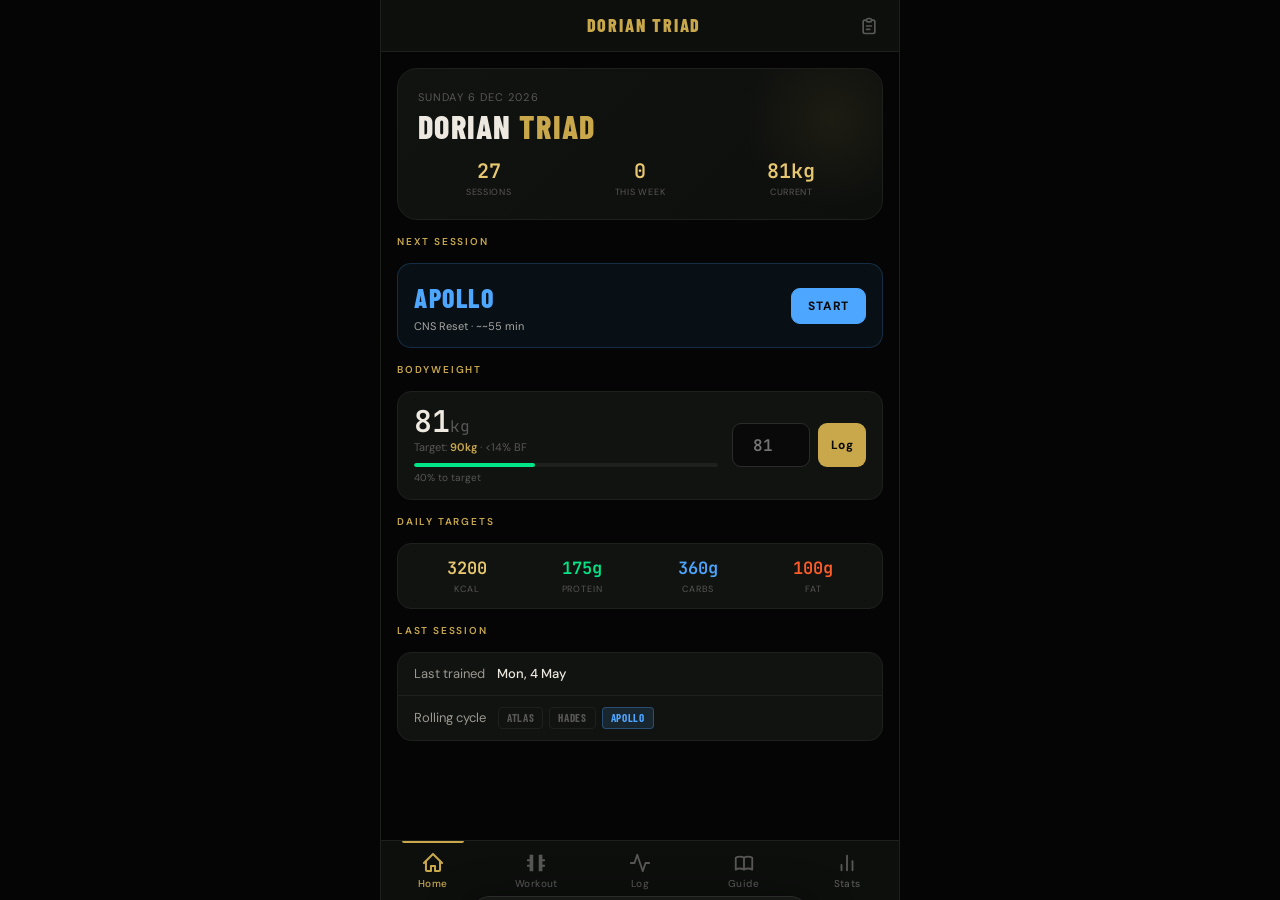
==== commit c07372e9: "Add files via upload" ====
--- a/index.html
+++ b/index.html
@@ -7,6 +7,11 @@
   <meta name="apple-mobile-web-app-status-bar-style" content="black-translucent">
   <meta name="theme-color" content="#090909">
   <meta name="description" content="Dorian Triad — Personal Health & Performance App">
+  <link rel="manifest" href="manifest.json">
+  <meta name="apple-mobile-web-app-capable" content="yes">
+  <meta name="apple-mobile-web-app-status-bar-style" content="black-translucent">
+  <meta name="apple-mobile-web-app-title" content="DorianTriad">
+  <link rel="apple-touch-icon" href="icon-192.png">
   <title>Dorian Triad</title>
   <link rel="preconnect" href="https://fonts.googleapis.com">
   <link rel="preconnect" href="https://fonts.gstatic.com" crossorigin>
--- a/app.css
+++ b/app.css
@@ -545,7 +545,6 @@
   background: var(--surf);
   border: .5px solid var(--border);
   border-radius: var(--r-lg);
-  overflow: hidden;
   position: relative;
   transition: opacity .2s;
 }
@@ -632,71 +631,94 @@
   top: -1px;
 }
 
-/* Controls */
-.ex-controls {
+/* Controls — weight input + rest + done */
+.ex-input-section {
+  padding: 12px 14px 12px 16px;
+  border-top: .5px solid var(--border);
+}
+.ex-prev-row {
+  font-size: 11px;
+  color: var(--text3);
+  margin-bottom: 10px;
+  padding-left: 2px;
+}
+.ex-input-row {
+  display: flex;
+  align-items: center;
+  gap: 10px;
+}
+.ex-weight-wrap {
   display: flex;
   align-items: center;
   gap: 8px;
-  padding: 10px 13px 11px 16px;
-  border-top: .5px solid var(--border);
-  flex-wrap: wrap;
-}
-.ex-weight-group {
-  display: flex;
-  align-items: center;
-  gap: 7px;
   flex: 1;
-  min-width: 140px;
-}
-.ex-prev { font-size: 10px; color: var(--text3); white-space: nowrap; min-width: 60px; }
+}
 .ex-weight-input {
-  width: 72px;
-  padding: 8px 6px;
+  width: 100px;
+  padding: 10px 8px;
   background: var(--bg);
-  border: 1px solid var(--border2);
+  border: 2px solid var(--border2);
   border-radius: var(--r);
   color: var(--text);
   font-family: var(--fn-mono);
-  font-size: 20px;
-  font-weight: 600;
+  font-size: 26px;
+  font-weight: 700;
   text-align: center;
   -webkit-appearance: none;
   appearance: none;
   transition: border-color .15s, box-shadow .15s;
-  min-height: 46px;
+  min-height: 54px;
 }
 .ex-weight-input:focus {
   outline: none;
   border-color: var(--session-col, var(--gold));
-  box-shadow: 0 0 0 3px color-mix(in srgb, var(--session-col, var(--gold)) 15%, transparent);
+  box-shadow: 0 0 0 3px rgba(201,168,76,.12);
 }
 .ex-weight-input.saved { border-color: var(--atlas); }
-.ex-kg { font-size: 11px; color: var(--text3); }
-
-.ex-btns { display: flex; align-items: center; gap: 7px; flex-shrink: 0; }
+.ex-kg {
+  font-size: 14px;
+  color: var(--text3);
+  font-weight: 600;
+}
+.ex-btns {
+  display: flex;
+  align-items: center;
+  gap: 8px;
+  flex-shrink: 0;
+}
 .ex-rest-btn {
-  padding: 9px 12px;
+  padding: 10px 13px;
   background: transparent;
-  border: 1px solid;
-  border-radius: var(--r);
-  font-size: 12px;
-  font-weight: 600;
+  border: 1.5px solid;
+  border-color: var(--session-col, var(--border2));
+  border-radius: var(--r);
+  color: var(--session-col, var(--text2));
+  font-size: 13px;
+  font-weight: 700;
   font-family: var(--fn-body);
   cursor: pointer;
-  min-height: 46px;
+  min-height: 54px;
   white-space: nowrap;
-  transition: background .15s;
+  letter-spacing: .04em;
+  transition: background .15s, transform .1s;
 }
 .ex-rest-btn:active { transform: scale(.94); }
-.ex-rest-btn.ss { border-color: var(--border); color: var(--text3); cursor: default; font-style: italic; }
-
+.ex-rest-btn.ss {
+  border-color: var(--border);
+  color: var(--text3);
+  cursor: default;
+  font-style: italic;
+  font-weight: 400;
+  font-size: 11px;
+}
 .ex-done-btn {
-  width: 46px; height: 46px;
+  width: 54px;
+  height: 54px;
   background: transparent;
-  border: 1px solid var(--border2);
+  border: 1.5px solid var(--border2);
   border-radius: var(--r);
   color: var(--text4);
-  font-size: 20px;
+  font-size: 22px;
   cursor: pointer;
   transition: all .15s;
   display: flex;
@@ -709,12 +731,11 @@
   border-color: var(--session-col, var(--atlas));
   color: var(--bg);
 }
-
 .ex-incr-lbl {
   font-family: var(--fn-mono);
   font-size: 10px;
   color: var(--text4);
-  padding: 2px 13px 8px 16px;
+  padding: 4px 0 2px 2px;
 }
 
 /* Session complete */
@@ -1068,7 +1089,6 @@
 .col-beg { color: var(--text3); font-family: var(--fn-mono); }
 .col-int { color: var(--purple); font-weight: 600; font-family: var(--fn-mono); }
 .col-adv { color: var(--gold); font-family: var(--fn-mono); }
-.col-eli { color: var(--gold-l); font-family: var(--fn-mono); }
 .col-cur { font-family: var(--fn-mono); font-weight: 600; }
 .col-prog { min-width: 100px; }
 .prog-pct { font-family: var(--fn-mono); font-size: 11px; color: var(--text3); }
@@ -1092,7 +1112,103 @@
 .pr-wt { font-family: var(--fn-mono); font-size: 14px; font-weight: 600; }
 .pr-date { font-size: 10px; color: var(--text3); }
 
-/* ── DESKTOP CENTERING ──────────────────────────────────────── */
+/* Global rest bar inside workout header */
+.wk-rest-bar {
+  display: flex;
+  align-items: center;
+  gap: 8px;
+  padding: 8px 16px 10px;
+  border-bottom: .5px solid var(--border);
+  background: var(--bg2);
+  flex-shrink: 0;
+}
+.wk-rest-bar-label {
+  font-size: 10px;
+  letter-spacing: .12em;
+  text-transform: uppercase;
+  color: var(--text3);
+  font-weight: 600;
+  flex-shrink: 0;
+}
+.wk-rest-presets {
+  display: flex;
+  gap: 6px;
+  flex: 1;
+}
+.wk-rest-preset {
+  flex: 1;
+  padding: 7px 4px;
+  background: transparent;
+  border: 1px solid var(--border2);
+  border-radius: var(--r-sm);
+  color: var(--text2);
+  font-size: 12px;
+  font-weight: 600;
+  font-family: var(--fn-mono);
+  cursor: pointer;
+  text-align: center;
+  transition: all .15s;
+  min-height: 36px;
+}
+.wk-rest-preset:hover, .wk-rest-preset:active {
+  border-color: var(--gold);
+  color: var(--gold);
+  background: rgba(201,168,76,.08);
+}
+
+/* Rest panel on top of workout overlay */
+body.workout-active .rest-panel.up {
+  bottom: 24px;
+  z-index: 1000;
+}
+
+/* ── REST ALARM STATES ─────────────────────────────────────── */
+.rest-panel.alarm {
+  border-color: var(--gold) !important;
+  animation: restPulse .6s ease-in-out infinite;
+}
+@keyframes restPulse {
+  0%, 100% { box-shadow: 0 8px 40px rgba(0,0,0,.7); }
+  50%       { box-shadow: 0 0 40px rgba(201,168,76,.55), 0 8px 40px rgba(0,0,0,.7); }
+}
+.rest-complete-flash {
+  position: fixed; inset: 0;
+  background: rgba(201,168,76,.18);
+  z-index: 9999; pointer-events: none;
+  animation: screenFlash 1.2s ease-out forwards;
+}
+@keyframes screenFlash {
+  0% { opacity:1; } 40% { opacity:.7; } 100% { opacity:0; }
+}
+
+/* ── SESSION NOTES ─────────────────────────────────────────── */
+.wk-notes-wrap { padding: 0 12px 12px; }
+.wk-notes-input {
+  width: 100%;
+  background: var(--bg2);
+  border: 1px solid var(--border2);
+  border-radius: var(--r);
+  color: var(--text2);
+  font-family: var(--fn-body);
+  font-size: 13px;
+  line-height: 1.5;
+  padding: 10px 12px;
+  resize: none;
+  transition: border-color .15s;
+}
+.wk-notes-input:focus { outline: none; border-color: var(--gold); color: var(--text); }
+.wk-notes-input::placeholder { color: var(--text4); }
+
+.log-session-notes {
+  font-size: 11px; color: var(--text3); font-style: italic;
+  padding: 8px 16px 10px; border-top: .5px solid var(--border);
+  line-height: 1.55;
+}
+
+/* ── EXPORT / IMPORT ROW ───────────────────────────────────── */
+.export-row { padding: 16px; display: flex; gap: 8px; flex-wrap: wrap; justify-content: center; }
+.export-row .btn { font-size: 11px; padding: 8px 14px; min-height: 40px; }
+
 @media (min-width: 540px) {
   body { background: #040504; }
   #app { border-left: 1px solid var(--border); border-right: 1px solid var(--border); }
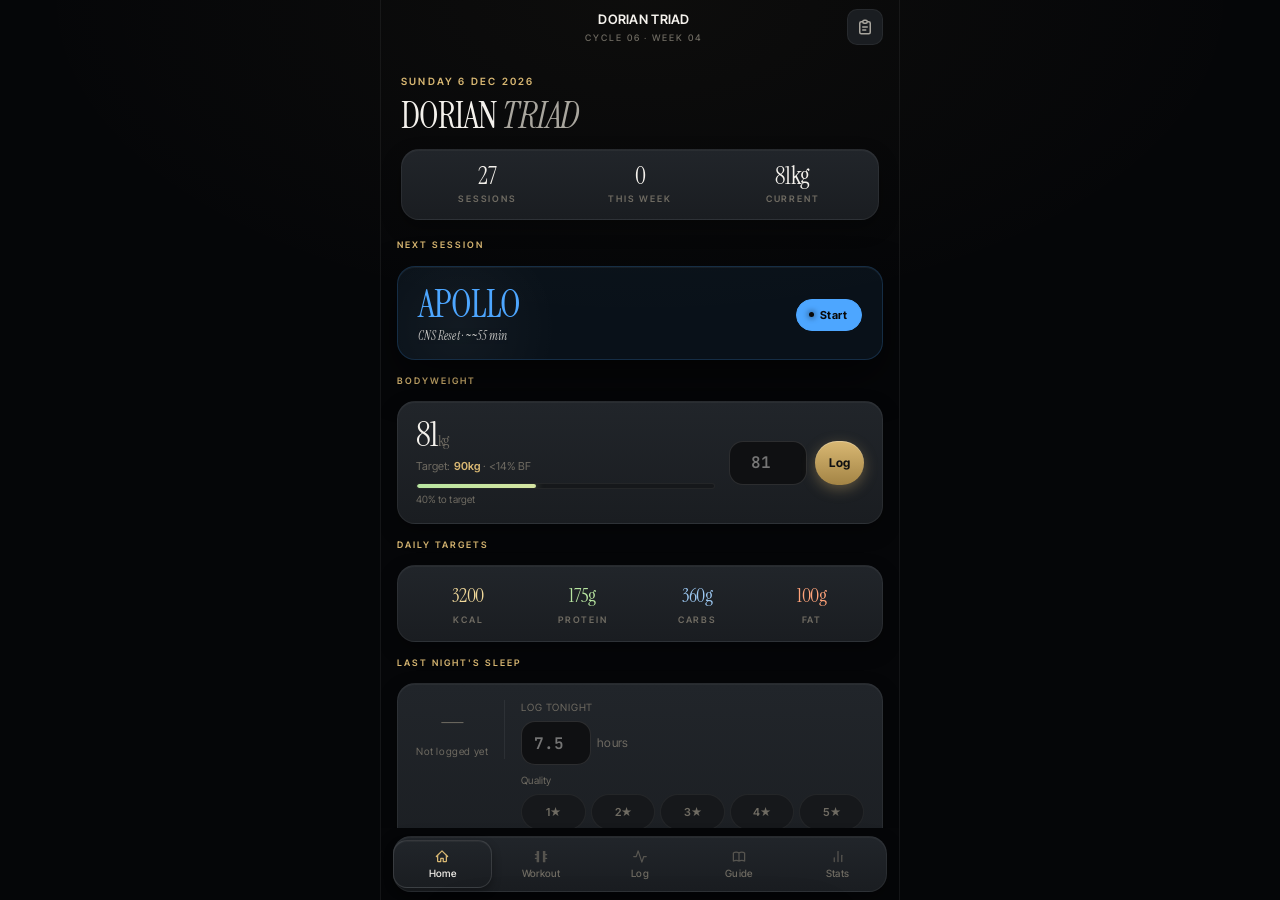
==== commit 90447ed9: "Update index.html" ====
--- a/index.html
+++ b/index.html
@@ -15,7 +15,7 @@
   <title>Dorian Triad</title>
   <link rel="preconnect" href="https://fonts.googleapis.com">
   <link rel="preconnect" href="https://fonts.gstatic.com" crossorigin>
-  <link href="https://fonts.googleapis.com/css2?family=Barlow+Condensed:wght@400;600;700;800&family=DM+Sans:ital,wght@0,300;0,400;0,500;0,600;1,400&family=JetBrains+Mono:wght@400;600&display=swap" rel="stylesheet">
+  <link href="https://fonts.googleapis.com/css2?family=Instrument+Serif:ital@0;1&family=Inter+Tight:wght@400;500;600;700&family=JetBrains+Mono:wght@400;500;600;700&display=swap" rel="stylesheet">
   <link rel="stylesheet" href="app.css">
 </head>
 <body>
--- a/app.css
+++ b/app.css
@@ -1,51 +1,69 @@
 /* ============================================================
-   DORIAN TRIAD — app.css
-   Mobile-first. Dark theme. No dependencies.
+   DORIAN TRIAD — app.css · HYPERION
+   Drop-in replacement. Same class names, new tokens + styles.
+   Requires Google Fonts: Instrument Serif + Inter Tight + JetBrains Mono
+   (See README — one <link> line change in index.html.)
    ============================================================ */
 
-/* ── VARIABLES ─────────────────────────────────────────────── */
+/* ── TOKENS ────────────────────────────────────────────────── */
 :root {
-  --bg:       #090909;
-  --bg2:      #0D0F0D;
-  --surf:     #111311;
-  --surf2:    #161816;
-  --border:   #1E201E;
-  --border2:  #2A2C2A;
-
-  --gold:    #C9A84C;
-  --gold-l:  #E8C870;
-  --gold-d:  #7A6030;
-
-  --atlas:   #00E587;
-  --hades:   #FF5C2B;
-  --apollo:  #4DA6FF;
-
-  --purple:  #9B6DFF;
-  --cyan:    #00C8E8;
-  --lime:    #88D040;
-  --amber:   #F0A830;
-  --rose:    #FF4D80;
-
-  --text:    #EDE8E0;
-  --text2:   #9A9890;
-  --text3:   #585856;
-  --text4:   #2A2C2A;
-
-  --topbar-h:   52px;
-  --nav-h:      60px;
+  /* Graphite base, warmer than original true-black */
+  --bg:       #0F1012;
+  --bg2:      #16181B;
+  --surf:     #1A1D21;
+  --surf2:    #21252A;
+
+  /* Soft hairlines instead of hard borders */
+  --border:   rgba(255,255,255,0.06);
+  --border2:  rgba(255,255,255,0.12);
+  --hairline: rgba(255,255,255,0.04);
+
+  /* Warm gold — slightly less saturated than the original */
+  --gold:    #D9B873;
+  --gold-l:  #F0D89A;
+  --gold-d:  #A38445;
+
+  /* Session colours softened — same hues, sage/coral/lapis register */
+  --atlas:   #B7E5A0;
+  --hades:   #FFA37A;
+  --apollo:  #9CC8F2;
+
+  /* Secondary accents (used in guide/stats) — kept close to original
+     but harmonised. */
+  --purple:  #C5AEFF;
+  --cyan:    #9EDDE8;
+  --lime:    #C8DC95;
+  --amber:   #F0CC8A;
+  --rose:    #FFA8B8;
+
+  /* Type — warm cream rather than pure white */
+  --text:    #F4F1EC;
+  --text2:   #A9A69E;
+  --text3:   #6F6B62;
+  --text4:   #3A3833;
+
+  /* Layout — slightly more generous to feel premium */
+  --topbar-h:   54px;
+  --nav-h:      72px;
   --safe-b:     env(safe-area-inset-bottom, 0px);
 
-  --r-sm:  5px;
-  --r:     9px;
-  --r-lg:  14px;
-  --r-xl:  20px;
-
-  --fn-head: 'Barlow Condensed', sans-serif;
-  --fn-body: 'DM Sans', system-ui, sans-serif;
-  --fn-mono: 'JetBrains Mono', monospace;
-
-  --shadow: 0 2px 12px rgba(0,0,0,.5);
-  --shadow-lg: 0 8px 40px rgba(0,0,0,.7);
+  /* Radii — Hyperion uses larger, more deliberate corners */
+  --r-sm:  10px;
+  --r:     14px;
+  --r-lg:  18px;
+  --r-xl:  22px;
+
+  /* Fonts — Instrument Serif display + Inter Tight body + Mono metrics */
+  --fn-head: 'Instrument Serif', 'Cormorant Garamond', Georgia, serif;
+  --fn-body: 'Inter Tight', 'DM Sans', system-ui, -apple-system, sans-serif;
+  --fn-mono: 'JetBrains Mono', ui-monospace, monospace;
+
+  /* Shadows — ambient, with inset highlight on raised cards */
+  --shadow:    0 1px 0 rgba(255,255,255,0.04) inset, 0 8px 20px rgba(0,0,0,0.32);
+  --shadow-lg: 0 1px 0 rgba(255,255,255,0.05) inset, 0 18px 40px rgba(0,0,0,0.5);
+
+  /* Card backgrounds — subtle vertical gradient gives surfaces dimension */
+  --card-bg: linear-gradient(180deg, #21252A 0%, #1A1D21 100%);
 }
 
 /* ── RESET ──────────────────────────────────────────────────── */
@@ -53,16 +71,17 @@
 html { height: 100%; -webkit-text-size-adjust: 100%; }
 body {
   height: 100%;
-  background: var(--bg);
+  background: radial-gradient(ellipse 100% 60% at 50% 0%, rgba(217,184,115,0.04), transparent 60%), var(--bg);
   color: var(--text);
   font-family: var(--fn-body);
   font-size: 14px;
   line-height: 1.5;
   -webkit-font-smoothing: antialiased;
   overscroll-behavior: none;
+  letter-spacing: 0.005em;
 }
 button { font-family: var(--fn-body); cursor: pointer; -webkit-tap-highlight-color: transparent; }
-input, select { font-family: var(--fn-body); }
+input, select, textarea { font-family: var(--fn-body); }
 a { color: inherit; text-decoration: none; }
 svg { display: block; }
 
@@ -82,9 +101,9 @@
   display: flex;
   align-items: center;
   height: var(--topbar-h);
-  padding: 0 12px;
-  background: var(--bg2);
-  border-bottom: 1px solid var(--border);
+  padding: 0 16px;
+  background: transparent;
+  border-bottom: none;
   flex-shrink: 0;
   gap: 8px;
   z-index: 10;
@@ -94,25 +113,38 @@
 #topbar-title {
   flex: 1;
   text-align: center;
-  font-family: var(--fn-head);
-  font-size: 18px;
-  font-weight: 800;
-  letter-spacing: .1em;
-  color: var(--gold);
+  font-family: var(--fn-body);
+  font-size: 13px;
+  font-weight: 600;
+  letter-spacing: 0.02em;
+  color: var(--text);
+  text-transform: none;
+}
+/* Add an "eyebrow" feel under the title via ::after */
+#topbar-title::after {
+  content: 'Cycle 06 · Week 04';
+  display: block;
+  font-family: var(--fn-body);
+  font-size: 9px;
+  font-weight: 500;
+  letter-spacing: 0.22em;
+  color: var(--text3);
+  text-transform: uppercase;
+  margin-top: 2px;
 }
 .icon-btn {
   width: 36px; height: 36px;
-  background: transparent;
-  border: none;
-  border-radius: var(--r);
-  color: var(--text3);
+  background: var(--surf);
+  border: 0.5px solid var(--border);
+  border-radius: var(--r-sm);
+  color: var(--text2);
   display: flex;
   align-items: center;
   justify-content: center;
-  transition: color .15s, background .15s;
-}
-.icon-btn:hover { color: var(--text); background: var(--surf); }
-.icon-btn svg { width: 20px; height: 20px; }
+  transition: color .15s, background .15s, border-color .15s;
+}
+.icon-btn:hover { color: var(--text); background: var(--surf2); border-color: var(--border2); }
+.icon-btn svg { width: 18px; height: 18px; }
 
 /* CONTENT AREA */
 #content {
@@ -120,18 +152,30 @@
   overflow-y: auto;
   overflow-x: hidden;
   -webkit-overflow-scrolling: touch;
-  padding-bottom: calc(var(--nav-h) + var(--safe-b) + 8px);
-}
-
-/* BOTTOM NAV */
+  padding-bottom: calc(var(--nav-h) + var(--safe-b) + 16px);
+}
+
+/* BOTTOM NAV — segmented pill inside a raised container */
 #bottom-nav {
   display: flex;
   height: calc(var(--nav-h) + var(--safe-b));
-  padding-bottom: var(--safe-b);
-  background: var(--bg2);
-  border-top: 1px solid var(--border);
+  padding: 8px 12px calc(8px + var(--safe-b));
+  background: transparent;
+  border-top: none;
   flex-shrink: 0;
   z-index: 10;
+  gap: 0;
+  position: relative;
+}
+#bottom-nav::before {
+  content: '';
+  position: absolute;
+  left: 12px; right: 12px; top: 8px; bottom: calc(8px + var(--safe-b));
+  background: var(--card-bg);
+  border: 0.5px solid var(--border);
+  border-radius: var(--r-lg);
+  box-shadow: var(--shadow);
+  z-index: 0;
 }
 .nav-tab {
   flex: 1;
@@ -141,126 +185,175 @@
   justify-content: center;
   gap: 3px;
   background: transparent;
-  border: none;
+  border: 0.5px solid transparent;
   color: var(--text3);
   font-size: 10px;
   font-weight: 500;
-  letter-spacing: .04em;
+  letter-spacing: 0.02em;
   padding: 8px 4px;
-  transition: color .15s;
+  margin: 4px 0;
+  border-radius: var(--r);
+  transition: color .18s, background .18s, border-color .18s;
   position: relative;
-}
-.nav-tab svg { width: 22px; height: 22px; transition: transform .15s; }
-.nav-tab.active { color: var(--gold); }
-.nav-tab.active svg { transform: scale(1.1); }
-.nav-tab.active::before {
-  content: '';
-  position: absolute;
-  top: 0; left: 20%; right: 20%;
-  height: 2px;
-  background: var(--gold);
-  border-radius: 0 0 2px 2px;
-}
-
-/* ── COMMON COMPONENTS ─────────────────────────────────────── */
-.page { padding: 16px; display: flex; flex-direction: column; gap: 14px; }
+  z-index: 1;
+}
+.nav-tab svg { width: 18px; height: 18px; transition: transform .18s; opacity: 0.7; }
+.nav-tab.active {
+  color: var(--text);
+  background: linear-gradient(180deg, var(--surf2) 0%, var(--surf) 100%);
+  border-color: var(--border2);
+  box-shadow: 0 1px 0 rgba(255,255,255,0.04) inset, 0 4px 10px rgba(0,0,0,0.3);
+}
+.nav-tab.active svg { transform: none; opacity: 1; color: var(--gold); }
+/* Remove the original top accent stripe — replaced by surface treatment */
+.nav-tab.active::before { display: none; }
+
+/* ── PAGE LAYOUT ───────────────────────────────────────────── */
+.page { padding: 12px 16px 16px; display: flex; flex-direction: column; gap: 14px; }
 .page-section { display: flex; flex-direction: column; gap: 10px; }
 
+/* Section label — small caps eyebrow in gold */
 .section-label {
-  font-size: 10px;
-  font-weight: 600;
-  letter-spacing: .18em;
+  font-size: 9px;
+  font-weight: 600;
+  letter-spacing: 0.22em;
   text-transform: uppercase;
   color: var(--gold);
 }
 
+/* ── CARDS ─────────────────────────────────────────────────── */
 .card {
-  background: var(--surf);
-  border: .5px solid var(--border);
+  background: var(--card-bg);
+  border: 0.5px solid var(--border);
   border-radius: var(--r-lg);
   overflow: hidden;
-}
-.card-pad { padding: 16px; }
+  box-shadow: var(--shadow);
+  position: relative;
+}
+.card-pad { padding: 16px 18px; }
 .card-row {
   display: flex;
   align-items: center;
   gap: 12px;
-  padding: 11px 16px;
-  border-bottom: .5px solid var(--border);
+  padding: 12px 18px;
+  border-bottom: 0.5px solid var(--border);
 }
 .card-row:last-child { border-bottom: none; }
 
+/* Pills */
 .pill {
   display: inline-flex;
   align-items: center;
   gap: 4px;
-  padding: 3px 9px;
+  padding: 4px 10px;
   border-radius: 100px;
   font-size: 11px;
   font-weight: 600;
-  letter-spacing: .04em;
-}
-
+  letter-spacing: 0.02em;
+  background: var(--bg2);
+  border: 0.5px solid var(--border);
+  color: var(--text2);
+}
+
+/* Stats — make numbers a hero with serif display */
 .stat-num {
-  font-family: var(--fn-mono);
-  font-size: 28px;
-  font-weight: 600;
-  letter-spacing: -.02em;
-  color: var(--gold-l);
+  font-family: var(--fn-head);
+  font-size: 30px;
+  font-weight: 400;
+  letter-spacing: -0.02em;
+  color: var(--text);
+  line-height: 1;
 }
 .stat-unit { font-size: 12px; color: var(--text3); }
-.stat-label { font-size: 10px; color: var(--text3); letter-spacing: .06em; text-transform: uppercase; }
-
+.stat-label {
+  font-size: 9px; color: var(--text3); letter-spacing: 0.22em;
+  text-transform: uppercase; font-weight: 600;
+}
+
+/* ── BUTTONS ───────────────────────────────────────────────── */
 .btn {
   display: inline-flex;
   align-items: center;
   justify-content: center;
   gap: 7px;
-  padding: 10px 18px;
-  border-radius: var(--r);
-  font-size: 13px;
-  font-weight: 600;
-  letter-spacing: .06em;
-  text-transform: uppercase;
-  border: 1px solid transparent;
-  transition: background .15s, transform .1s;
+  padding: 10px 16px;
+  border-radius: 100px;
+  font-size: 12px;
+  font-weight: 600;
+  letter-spacing: 0.02em;
+  text-transform: none;
+  border: 0.5px solid transparent;
+  transition: background .18s, border-color .18s, transform .1s, box-shadow .18s;
   min-height: 44px;
   cursor: pointer;
 }
-.btn:active { transform: scale(.96); }
-.btn-ghost { background: transparent; border-color: var(--border2); color: var(--text2); }
-.btn-ghost:hover { border-color: var(--gold); color: var(--gold); }
-.btn-gold { background: var(--gold); color: var(--bg); border-color: var(--gold); }
+.btn:active { transform: scale(.97); }
+.btn-ghost {
+  background: var(--surf);
+  border-color: var(--border);
+  color: var(--text2);
+}
+.btn-ghost:hover { border-color: var(--border2); color: var(--text); background: var(--surf2); }
+.btn-gold {
+  background: linear-gradient(180deg, var(--gold) 0%, var(--gold-d) 100%);
+  color: var(--bg);
+  border-color: transparent;
+  box-shadow: 0 6px 18px rgba(217,184,115,0.35), inset 0 1px 0 rgba(255,255,255,0.25);
+}
+.btn-gold:hover { filter: brightness(1.05); }
 .btn-sm { padding: 7px 13px; font-size: 11px; min-height: 36px; }
 
+/* ── BADGES ────────────────────────────────────────────────── */
 .badge {
-  display: inline-block;
+  display: inline-flex;
+  align-items: center;
   font-size: 9px;
   font-weight: 700;
-  padding: 1px 5px;
-  border-radius: 3px;
-  border: .5px solid;
-  letter-spacing: .04em;
+  padding: 2px 7px;
+  border-radius: 100px;
+  border: 0.5px solid;
+  letter-spacing: 0.1em;
   vertical-align: middle;
-}
-.badge-gold { background: rgba(201,168,76,.15); color: var(--gold-l); border-color: rgba(201,168,76,.4); }
-.badge-ss   { background: rgba(255,255,255,.05); color: var(--text3);  border-color: var(--border2); }
-
+  text-transform: uppercase;
+}
+.badge-gold {
+  background: rgba(217,184,115,0.14);
+  color: var(--gold);
+  border-color: rgba(217,184,115,0.4);
+}
+.badge-ss {
+  background: rgba(255,255,255,0.04);
+  color: var(--text3);
+  border-color: var(--border);
+}
+
+/* ── PROGRESS ──────────────────────────────────────────────── */
 .progress-track {
-  background: var(--border);
-  border-radius: 2px;
-  height: 4px;
+  background: var(--bg2);
+  border: 0.5px solid var(--border);
+  border-radius: 100px;
+  height: 6px;
   overflow: hidden;
 }
 .progress-fill {
-  height: 4px;
-  border-radius: 2px;
-  background: var(--gold);
+  height: 100%;
+  border-radius: 100px;
+  background: linear-gradient(90deg, var(--gold-d), var(--gold));
+  box-shadow: 0 0 8px rgba(217,184,115,0.5);
   transition: width .5s ease;
 }
-.progress-fill.atlas  { background: var(--atlas); }
-.progress-fill.hades  { background: var(--hades); }
-.progress-fill.apollo { background: var(--apollo); }
+.progress-fill.atlas  {
+  background: linear-gradient(90deg, var(--atlas) 0%, color-mix(in oklch, var(--atlas), white 15%) 100%);
+  box-shadow: 0 0 8px color-mix(in oklch, var(--atlas), transparent 40%);
+}
+.progress-fill.hades  {
+  background: linear-gradient(90deg, var(--hades) 0%, color-mix(in oklch, var(--hades), white 15%) 100%);
+  box-shadow: 0 0 8px color-mix(in oklch, var(--hades), transparent 40%);
+}
+.progress-fill.apollo {
+  background: linear-gradient(90deg, var(--apollo) 0%, color-mix(in oklch, var(--apollo), white 15%) 100%);
+  box-shadow: 0 0 8px color-mix(in oklch, var(--apollo), transparent 40%);
+}
 .progress-fill.good   { background: var(--atlas); }
 .progress-fill.near   { background: var(--gold); }
 
@@ -269,73 +362,132 @@
 
 /* ── HOME TAB ───────────────────────────────────────────────── */
 .home-hero {
-  background: linear-gradient(135deg, var(--surf) 0%, var(--bg2) 100%);
-  border: .5px solid var(--border);
-  border-radius: var(--r-xl);
-  padding: 20px;
+  background: transparent;
+  border: none;
+  border-radius: 0;
+  padding: 8px 4px 4px;
   position: relative;
-  overflow: hidden;
-}
-.home-hero::before {
-  content: '';
-  position: absolute;
-  top: -40px; right: -40px;
-  width: 180px; height: 180px;
-  background: radial-gradient(circle, rgba(201,168,76,.08) 0%, transparent 70%);
-  pointer-events: none;
-}
-.hero-date { font-size: 11px; color: var(--text3); letter-spacing: .1em; text-transform: uppercase; margin-bottom: 4px; }
-.hero-greeting { font-family: var(--fn-head); font-size: 32px; font-weight: 800; letter-spacing: .04em; line-height: 1; margin-bottom: 14px; }
-.hero-greeting span { color: var(--gold); }
-.hero-stats { display: grid; grid-template-columns: repeat(3, 1fr); gap: 10px; }
+  overflow: visible;
+}
+.home-hero::before { display: none; }
+.hero-date {
+  font-size: 10px; color: var(--gold); letter-spacing: 0.22em;
+  text-transform: uppercase; font-weight: 600; margin-bottom: 8px;
+}
+.hero-greeting {
+  font-family: var(--fn-head);
+  font-size: 36px;
+  font-weight: 400;
+  letter-spacing: -0.015em;
+  line-height: 1.05;
+  margin-bottom: 14px;
+  color: var(--text);
+}
+.hero-greeting span {
+  color: var(--text2);
+  font-style: italic;
+}
+.hero-stats {
+  display: grid; grid-template-columns: repeat(3, 1fr); gap: 10px;
+  background: var(--card-bg);
+  border: 0.5px solid var(--border);
+  border-radius: var(--r-lg);
+  padding: 14px;
+  box-shadow: var(--shadow);
+}
 .hero-stat { text-align: center; }
-.hero-stat-val { font-family: var(--fn-mono); font-size: 20px; font-weight: 600; color: var(--gold-l); }
-.hero-stat-lbl { font-size: 9px; color: var(--text3); letter-spacing: .08em; text-transform: uppercase; }
-
+.hero-stat-val {
+  font-family: var(--fn-head);
+  font-size: 24px;
+  font-weight: 400;
+  color: var(--text);
+  letter-spacing: -0.015em;
+  line-height: 1;
+}
+.hero-stat-lbl {
+  font-size: 9px; color: var(--text3); letter-spacing: 0.2em;
+  text-transform: uppercase; margin-top: 4px; font-weight: 600;
+}
+
+/* Next-session hero card — soft inner glow from session colour */
 .next-session-card {
   border-radius: var(--r-lg);
   overflow: hidden;
-  border: .5px solid;
+  border: 0.5px solid var(--border);
+  background: var(--card-bg);
+  box-shadow: var(--shadow-lg);
+  position: relative;
+}
+.next-session-card::before {
+  content: '';
+  position: absolute; top: -40px; left: -40px;
+  width: 200px; height: 200px;
+  background: radial-gradient(circle, rgba(255,255,255,0.04) 0%, transparent 70%);
+  pointer-events: none;
 }
 .next-session-head {
-  padding: 14px 16px 12px;
+  padding: 18px 20px 14px;
   display: flex;
   align-items: center;
   justify-content: space-between;
+  gap: 12px;
+  position: relative;
 }
 .next-session-name {
   font-family: var(--fn-head);
-  font-size: 26px;
-  font-weight: 800;
-  letter-spacing: .06em;
-}
-.next-session-sub { font-size: 11px; opacity: .7; margin-top: 1px; }
+  font-size: 38px;
+  font-weight: 400;
+  letter-spacing: -0.025em;
+  line-height: 1;
+}
+.next-session-sub {
+  font-size: 12px;
+  opacity: 0.8;
+  margin-top: 4px;
+  font-style: italic;
+  font-family: var(--fn-head);
+}
 .next-session-btn {
-  padding: 9px 16px;
-  border-radius: var(--r);
-  border: 1px solid rgba(255,255,255,.2);
-  background: rgba(255,255,255,.1);
+  padding: 8px 14px 8px 12px;
+  border-radius: 100px;
+  border: 0.5px solid rgba(255,255,255,0.25);
+  background: rgba(255,255,255,0.1);
   color: #fff;
-  font-size: 12px;
+  font-size: 11px;
   font-weight: 700;
-  letter-spacing: .06em;
-  text-transform: uppercase;
+  letter-spacing: 0.04em;
+  text-transform: none;
   cursor: pointer;
-  transition: background .15s;
-}
-.next-session-btn:hover { background: rgba(255,255,255,.18); }
-
-.bw-card { display: flex; align-items: center; gap: 14px; padding: 14px 16px; }
+  transition: background .18s, transform .1s;
+  display: inline-flex; align-items: center; gap: 6px;
+}
+.next-session-btn::before {
+  content: '';
+  width: 5px; height: 5px; border-radius: 50%;
+  background: currentColor;
+  box-shadow: 0 0 6px currentColor;
+}
+.next-session-btn:hover { background: rgba(255,255,255,0.18); }
+
+/* Bodyweight card */
+.bw-card { display: flex; align-items: center; gap: 14px; padding: 16px 18px; }
 .bw-info { flex: 1; }
-.bw-val { font-family: var(--fn-mono); font-size: 30px; font-weight: 600; color: var(--text); line-height: 1; }
-.bw-target { font-size: 11px; color: var(--text3); margin-top: 3px; }
+.bw-val {
+  font-family: var(--fn-head);
+  font-size: 34px;
+  font-weight: 400;
+  color: var(--text);
+  line-height: 1;
+  letter-spacing: -0.02em;
+}
+.bw-target { font-size: 11px; color: var(--text3); margin-top: 6px; }
 .bw-target span { color: var(--gold); font-weight: 600; }
 .bw-entry { display: flex; align-items: center; gap: 8px; }
 .bw-input {
   width: 78px;
-  padding: 8px 10px;
+  padding: 9px 10px;
   background: var(--bg);
-  border: 1px solid var(--border2);
+  border: 0.5px solid var(--border2);
   border-radius: var(--r);
   color: var(--text);
   font-family: var(--fn-mono);
@@ -343,91 +495,141 @@
   font-weight: 600;
   text-align: center;
   -webkit-appearance: none;
-  transition: border-color .15s;
+  transition: border-color .15s, box-shadow .15s;
   min-height: 44px;
 }
-.bw-input:focus { outline: none; border-color: var(--gold); }
+.bw-input:focus {
+  outline: none;
+  border-color: var(--gold);
+  box-shadow: 0 0 0 3px rgba(217,184,115,0.12);
+}
 .bw-log-btn {
-  padding: 8px 13px;
-  background: var(--gold);
+  padding: 9px 14px;
+  background: linear-gradient(180deg, var(--gold) 0%, var(--gold-d) 100%);
   border: none;
-  border-radius: var(--r);
+  border-radius: 100px;
   color: var(--bg);
   font-size: 12px;
   font-weight: 700;
   min-height: 44px;
-  letter-spacing: .04em;
-  transition: opacity .15s;
-}
-.bw-log-btn:hover { opacity: .85; }
-
-.macro-reminder { padding: 12px 16px; display: flex; gap: 10px; align-items: center; }
+  letter-spacing: 0.02em;
+  box-shadow: 0 4px 14px rgba(217,184,115,0.35), inset 0 1px 0 rgba(255,255,255,0.25);
+  transition: filter .18s;
+}
+.bw-log-btn:hover { filter: brightness(1.05); }
+
+.macro-reminder { padding: 14px 18px; display: flex; gap: 10px; align-items: center; }
 .macro-item { flex: 1; text-align: center; }
-.macro-val { font-family: var(--fn-mono); font-size: 17px; font-weight: 600; }
-.macro-lbl { font-size: 9px; color: var(--text3); letter-spacing: .1em; text-transform: uppercase; margin-top: 1px; }
-
-.weekly-grid { display: grid; grid-template-columns: repeat(7, 1fr); gap: 5px; padding: 14px 16px; }
+.macro-val {
+  font-family: var(--fn-head); font-size: 20px; font-weight: 400;
+  letter-spacing: -0.015em; color: var(--text);
+}
+.macro-lbl {
+  font-size: 9px; color: var(--text3); letter-spacing: 0.2em;
+  text-transform: uppercase; margin-top: 3px; font-weight: 600;
+}
+
+/* Weekly grid — glowing dots inside soft pillow squares */
+.weekly-grid { display: grid; grid-template-columns: repeat(7, 1fr); gap: 5px; padding: 14px 18px; }
 .week-day { text-align: center; }
-.week-day-name { font-size: 9px; color: var(--text3); letter-spacing: .04em; margin-bottom: 5px; }
+.week-day-name {
+  font-size: 9px; color: var(--text3); letter-spacing: 0.06em; margin-bottom: 5px;
+  font-weight: 500;
+}
 .week-dot {
-  width: 28px; height: 28px;
+  width: 100%;
+  aspect-ratio: 1;
+  max-width: 36px;
+  border-radius: var(--r);
+  background: var(--bg2);
+  border: 0.5px solid var(--border);
+  margin: 0 auto;
+  display: flex;
+  align-items: center;
+  justify-content: center;
+  font-size: 0;
+  transition: background .2s;
+  position: relative;
+}
+.week-dot::after {
+  content: '';
+  width: 8px; height: 8px;
   border-radius: 50%;
-  background: var(--border);
-  margin: 0 auto;
-  display: flex;
-  align-items: center;
-  justify-content: center;
-  font-size: 9px;
-  font-weight: 600;
-  transition: background .2s;
-}
-.week-dot.atlas  { background: var(--atlas);  color: var(--bg); }
-.week-dot.hades  { background: var(--hades);  color: var(--bg); }
-.week-dot.apollo { background: var(--apollo); color: var(--bg); }
-.week-dot.rest   { background: var(--border); color: var(--text3); }
+  background: var(--text4);
+}
+.week-dot.atlas  { background: rgba(183,229,160,0.15); border-color: rgba(183,229,160,0.35); }
+.week-dot.atlas::after  { background: var(--atlas); box-shadow: 0 0 6px var(--atlas); }
+.week-dot.hades  { background: rgba(255,163,122,0.15); border-color: rgba(255,163,122,0.35); }
+.week-dot.hades::after  { background: var(--hades); box-shadow: 0 0 6px var(--hades); }
+.week-dot.apollo { background: rgba(156,200,242,0.15); border-color: rgba(156,200,242,0.35); }
+.week-dot.apollo::after { background: var(--apollo); box-shadow: 0 0 6px var(--apollo); }
+.week-dot.rest::after { width: 4px; height: 4px; background: var(--text4); box-shadow: none; }
 
 /* ── WORKOUT TAB ───────────────────────────────────────────── */
 .session-select-grid { display: flex; flex-direction: column; gap: 12px; }
 .session-card {
   border-radius: var(--r-lg);
   overflow: hidden;
-  border: .5px solid;
+  border: 0.5px solid var(--border);
+  background: var(--card-bg);
+  box-shadow: var(--shadow);
   cursor: pointer;
-  transition: transform .12s;
-}
-.session-card:active { transform: scale(.98); }
+  transition: transform .12s, box-shadow .18s, border-color .18s;
+  position: relative;
+}
+.session-card::before {
+  content: '';
+  position: absolute; top: -40px; left: -40px;
+  width: 160px; height: 160px;
+  background: radial-gradient(circle, currentColor 0%, transparent 70%);
+  opacity: 0.06;
+  pointer-events: none;
+}
+.session-card:hover { transform: translateY(-1px); box-shadow: var(--shadow-lg); }
+.session-card:active { transform: scale(.99); }
 .session-card-head {
-  padding: 18px 20px 14px;
+  padding: 20px 22px 14px;
   display: flex;
   align-items: flex-start;
   justify-content: space-between;
+  gap: 12px;
 }
 .session-card-name {
   font-family: var(--fn-head);
-  font-size: 36px;
-  font-weight: 800;
-  letter-spacing: .06em;
+  font-size: 40px;
+  font-weight: 400;
+  letter-spacing: -0.025em;
   line-height: 1;
 }
-.session-card-sub { font-size: 12px; opacity: .7; margin-top: 3px; font-style: italic; }
+.session-card-sub {
+  font-size: 13px; opacity: 0.85; margin-top: 4px;
+  font-style: italic; font-family: var(--fn-head);
+}
 .session-card-meta { text-align: right; }
-.session-card-time { font-family: var(--fn-mono); font-size: 13px; }
-.session-card-last { font-size: 10px; opacity: .6; margin-top: 4px; }
+.session-card-time { font-family: var(--fn-mono); font-size: 12px; color: var(--text2); }
+.session-card-last { font-size: 10px; opacity: 0.7; margin-top: 4px; color: var(--text3); }
 .session-card-exercises {
-  padding: 0 20px 16px;
+  padding: 0 22px 18px;
   display: flex;
   flex-wrap: wrap;
   gap: 5px;
 }
 .session-card-ex {
   font-size: 10px;
-  padding: 2px 8px;
-  border-radius: 4px;
-  background: rgba(255,255,255,.06);
-  color: rgba(255,255,255,.6);
-  letter-spacing: .03em;
-}
-.session-card-ex.anchor { background: rgba(201,168,76,.15); color: var(--gold-l); }
+  padding: 3px 9px;
+  border-radius: 100px;
+  background: var(--bg2);
+  border: 0.5px solid var(--border);
+  color: var(--text2);
+  letter-spacing: 0.02em;
+  font-weight: 500;
+}
+.session-card-ex.anchor {
+  background: rgba(217,184,115,0.14);
+  color: var(--gold);
+  border-color: rgba(217,184,115,0.4);
+  font-weight: 600;
+}
 
 /* ── WORKOUT OVERLAY ───────────────────────────────────────── */
 .workout-overlay {
@@ -441,69 +643,63 @@
   transform: translateY(100%);
   transition: transform .3s cubic-bezier(.32,.72,0,1);
 }
-.workout-overlay.open {
-  transform: translateY(0);
-}
-
-/* Workout header */
+.workout-overlay.open { transform: translateY(0); }
+
 .wk-header {
   display: flex;
   align-items: center;
   gap: 10px;
-  padding: 12px 16px;
-  background: var(--bg2);
-  border-bottom: 1px solid;
+  padding: 14px 18px;
+  background: transparent;
+  border-bottom: 0.5px solid var(--border);
   flex-shrink: 0;
 }
 .wk-session-name {
   font-family: var(--fn-head);
-  font-size: 22px;
-  font-weight: 800;
-  letter-spacing: .06em;
+  font-size: 28px;
+  font-weight: 400;
+  letter-spacing: -0.02em;
+  line-height: 1;
   flex: 1;
 }
 .wk-timer {
   font-family: var(--fn-mono);
   font-size: 16px;
-  color: var(--gold);
-  letter-spacing: .04em;
-}
-.wk-progress {
-  font-size: 11px;
-  color: var(--text3);
-  white-space: nowrap;
-}
+  color: var(--text);
+  letter-spacing: 0.02em;
+  font-weight: 500;
+}
+.wk-progress { font-size: 10px; color: var(--text3); white-space: nowrap; letter-spacing: 0.04em; }
 .wk-end-btn {
   padding: 7px 13px;
-  background: transparent;
-  border: 1px solid var(--border2);
-  border-radius: var(--r);
-  color: var(--text3);
+  background: var(--surf);
+  border: 0.5px solid var(--border);
+  border-radius: 100px;
+  color: var(--text2);
   font-size: 11px;
   font-weight: 600;
-  letter-spacing: .06em;
-  text-transform: uppercase;
+  letter-spacing: 0.02em;
+  text-transform: none;
   cursor: pointer;
   min-height: 36px;
-  transition: border-color .15s, color .15s;
-}
-.wk-end-btn:hover { border-color: var(--hades); color: var(--hades); }
-
-/* Exercise scroll */
+  transition: border-color .15s, color .15s, background .15s;
+}
+.wk-end-btn:hover { border-color: var(--hades); color: var(--hades); background: rgba(255,163,122,0.08); }
+
 .wk-scroll {
   flex: 1;
   overflow-y: auto;
   -webkit-overflow-scrolling: touch;
-  padding: 10px 12px 100px;
+  padding: 12px 14px 100px;
   display: flex;
   flex-direction: column;
-  gap: 8px;
-}
-
-/* Warmup card */
+  gap: 10px;
+}
+
+/* Warmup */
 .warmup-card {
-  background: rgba(201,168,76,.06);
-  border: .5px solid rgba(201,168,76,.2);
+  background: rgba(217,184,115,0.05);
+  border: 0.5px solid rgba(217,184,115,0.2);
   border-radius: var(--r-lg);
   overflow: hidden;
 }
@@ -511,25 +707,22 @@
   display: flex;
   align-items: center;
   justify-content: space-between;
-  padding: 11px 14px;
+  padding: 12px 16px;
   cursor: pointer;
 }
 .warmup-title {
-  font-size: 11px;
-  font-weight: 600;
-  letter-spacing: .12em;
+  font-size: 10px;
+  font-weight: 600;
+  letter-spacing: 0.22em;
   text-transform: uppercase;
   color: var(--gold);
 }
 .warmup-toggle { font-size: 11px; color: var(--text3); }
-.warmup-steps { padding: 0 14px 12px; display: none; }
-.warmup-steps.open { display: flex; flex-direction: column; gap: 6px; }
+.warmup-steps { padding: 0 16px 14px; display: none; }
+.warmup-steps.open { display: flex; flex-direction: column; gap: 8px; }
 .warmup-step {
-  display: flex;
-  gap: 10px;
-  font-size: 12px;
-  color: var(--text2);
-  line-height: 1.45;
+  display: flex; gap: 10px;
+  font-size: 12px; color: var(--text2); line-height: 1.5;
 }
 .warmup-step-num {
   font-family: var(--fn-mono);
@@ -542,27 +735,34 @@
 
 /* Exercise card */
 .ex-card {
-  background: var(--surf);
-  border: .5px solid var(--border);
+  background: var(--card-bg);
+  border: 0.5px solid var(--border);
   border-radius: var(--r-lg);
   position: relative;
-  transition: opacity .2s;
-}
+  transition: opacity .2s, box-shadow .2s;
+  box-shadow: var(--shadow);
+  overflow: hidden;
+}
+/* Replace the original left-stripe with a soft glow on current exercise */
 .ex-card::before {
   content: '';
   position: absolute;
-  left: 0; top: 0; bottom: 0;
-  width: 3px;
-  background: var(--session-col, var(--border2));
-}
-.ex-card.done { opacity: .45; }
-.ex-card.done .ex-card-name { text-decoration: line-through; color: var(--text3); }
+  top: -40px; left: -40px;
+  width: 160px; height: 160px;
+  background: radial-gradient(circle, var(--session-col, transparent) 0%, transparent 70%);
+  opacity: 0;
+  pointer-events: none;
+  transition: opacity .25s;
+}
+.ex-card.cues-open::before { opacity: 0.08; }
+.ex-card.done { opacity: 0.55; }
+.ex-card.done .ex-card-name { text-decoration: line-through; color: var(--text2); }
 
 .ex-card-top {
   display: flex;
   align-items: flex-start;
   gap: 10px;
-  padding: 11px 13px 9px 16px;
+  padding: 14px 16px 10px;
 }
 .ex-card-name-btn {
   flex: 1;
@@ -572,75 +772,84 @@
   padding: 0;
   display: flex;
   flex-direction: column;
-  gap: 3px;
+  gap: 4px;
   cursor: pointer;
   min-height: 44px;
   justify-content: center;
 }
 .ex-card-name {
-  font-size: 15px;
-  font-weight: 600;
+  font-family: var(--fn-head);
+  font-size: 20px;
+  font-weight: 400;
   color: var(--text);
   display: flex;
   align-items: center;
-  gap: 5px;
+  gap: 6px;
   flex-wrap: wrap;
-  line-height: 1.2;
-}
-.ex-cue-hint { font-size: 10px; color: var(--text4); transition: color .15s; }
+  line-height: 1.15;
+  letter-spacing: -0.01em;
+}
+.ex-cue-hint {
+  font-size: 10px; color: var(--text3);
+  letter-spacing: 0.06em; transition: color .15s;
+}
 .ex-card.cues-open .ex-cue-hint { color: var(--session-col, var(--gold)); }
 
 .ex-card-setsreps {
   font-family: var(--fn-mono);
-  font-size: 13px;
+  font-size: 12px;
+  color: var(--text2);
+  white-space: nowrap;
+  padding-top: 4px;
+  letter-spacing: 0.04em;
+}
+
+.ex-ss-note {
+  font-size: 11px;
   color: var(--text3);
-  white-space: nowrap;
-  padding-top: 2px;
-}
-
-.ex-ss-note {
-  font-size: 10px;
-  color: var(--text4);
   font-style: italic;
-  padding: 0 13px 6px 16px;
-}
-
-/* Cues */
+  font-family: var(--fn-head);
+  padding: 0 16px 6px;
+}
+
 .ex-cues {
   list-style: none;
-  padding: 10px 13px 12px 16px;
-  border-top: .5px solid var(--border);
+  padding: 12px 16px 14px;
+  border-top: 0.5px solid var(--border);
   background: var(--bg2);
   display: flex;
   flex-direction: column;
-  gap: 6px;
+  gap: 8px;
 }
 .ex-cues li {
   font-size: 12px;
   color: var(--text2);
-  padding-left: 12px;
+  padding-left: 14px;
   position: relative;
-  line-height: 1.5;
+  line-height: 1.55;
+  font-family: var(--fn-head);
+  font-style: italic;
 }
 .ex-cues li::before {
   content: '·';
   position: absolute;
   left: 0;
   color: var(--session-col, var(--gold));
-  font-size: 14px;
-  top: -1px;
-}
-
-/* Controls — weight input + rest + done */
+  font-size: 18px;
+  top: -3px;
+}
+
 .ex-input-section {
-  padding: 12px 14px 12px 16px;
-  border-top: .5px solid var(--border);
+  padding: 14px 16px;
+  border-top: 0.5px solid var(--border);
 }
 .ex-prev-row {
-  font-size: 11px;
+  font-size: 10px;
   color: var(--text3);
+  letter-spacing: 0.18em;
+  text-transform: uppercase;
+  font-weight: 600;
   margin-bottom: 10px;
-  padding-left: 2px;
 }
 .ex-input-row {
   display: flex;
@@ -649,37 +858,35 @@
 }
 .ex-weight-wrap {
   display: flex;
-  align-items: center;
-  gap: 8px;
+  align-items: baseline;
+  gap: 6px;
   flex: 1;
 }
 .ex-weight-input {
-  width: 100px;
+  width: 110px;
   padding: 10px 8px;
   background: var(--bg);
-  border: 2px solid var(--border2);
+  border: 0.5px solid var(--border2);
   border-radius: var(--r);
   color: var(--text);
-  font-family: var(--fn-mono);
-  font-size: 26px;
-  font-weight: 700;
+  font-family: var(--fn-head);
+  font-size: 32px;
+  font-weight: 400;
   text-align: center;
   -webkit-appearance: none;
   appearance: none;
+  letter-spacing: -0.02em;
   transition: border-color .15s, box-shadow .15s;
-  min-height: 54px;
+  min-height: 56px;
 }
 .ex-weight-input:focus {
   outline: none;
   border-color: var(--session-col, var(--gold));
-  box-shadow: 0 0 0 3px rgba(201,168,76,.12);
+  box-shadow: 0 0 0 3px color-mix(in oklch, var(--session-col, var(--gold)), transparent 80%);
 }
 .ex-weight-input.saved { border-color: var(--atlas); }
-.ex-kg {
-  font-size: 14px;
-  color: var(--text3);
-  font-weight: 600;
-}
+.ex-kg { font-size: 13px; color: var(--text3); font-weight: 500; }
+
 .ex-btns {
   display: flex;
   align-items: center;
@@ -687,178 +894,217 @@
   flex-shrink: 0;
 }
 .ex-rest-btn {
-  padding: 10px 13px;
-  background: transparent;
-  border: 1.5px solid;
-  border-color: var(--session-col, var(--border2));
-  border-radius: var(--r);
+  padding: 11px 14px;
+  background: var(--bg2);
+  border: 0.5px solid var(--session-col, var(--border2));
+  border-radius: 100px;
   color: var(--session-col, var(--text2));
-  font-size: 13px;
-  font-weight: 700;
+  font-size: 12px;
+  font-weight: 600;
   font-family: var(--fn-body);
   cursor: pointer;
-  min-height: 54px;
+  min-height: 56px;
   white-space: nowrap;
-  letter-spacing: .04em;
-  transition: background .15s, transform .1s;
-}
-.ex-rest-btn:active { transform: scale(.94); }
+  letter-spacing: 0.02em;
+  transition: background .15s, transform .1s, box-shadow .18s;
+}
+.ex-rest-btn:hover { box-shadow: 0 0 12px color-mix(in oklch, var(--session-col, var(--gold)), transparent 70%); }
+.ex-rest-btn:active { transform: scale(.95); }
 .ex-rest-btn.ss {
   border-color: var(--border);
   color: var(--text3);
   cursor: default;
   font-style: italic;
+  font-family: var(--fn-head);
   font-weight: 400;
   font-size: 11px;
 }
 .ex-done-btn {
-  width: 54px;
-  height: 54px;
-  background: transparent;
-  border: 1.5px solid var(--border2);
+  width: 56px; height: 56px;
+  background: var(--bg2);
+  border: 0.5px solid var(--border2);
   border-radius: var(--r);
-  color: var(--text4);
+  color: var(--text3);
   font-size: 22px;
   cursor: pointer;
-  transition: all .15s;
-  display: flex;
-  align-items: center;
-  justify-content: center;
+  transition: all .18s;
+  display: flex; align-items: center; justify-content: center;
   flex-shrink: 0;
 }
 .ex-card.done .ex-done-btn {
-  background: var(--session-col, var(--atlas));
+  background: linear-gradient(180deg, var(--session-col, var(--atlas)) 0%, color-mix(in oklch, var(--session-col, var(--atlas)), black 15%) 100%);
   border-color: var(--session-col, var(--atlas));
   color: var(--bg);
+  box-shadow: 0 0 14px color-mix(in oklch, var(--session-col, var(--atlas)), transparent 60%);
 }
 .ex-incr-lbl {
   font-family: var(--fn-mono);
   font-size: 10px;
   color: var(--text4);
-  padding: 4px 0 2px 2px;
-}
-
-/* Session complete */
-.wk-finish {
-  padding: 24px 12px 12px;
-  text-align: center;
-}
+  padding: 6px 0 0;
+  letter-spacing: 0.04em;
+}
+
+/* Session finish */
+.wk-finish { padding: 28px 14px 16px; text-align: center; }
 .wk-finish-btn {
   width: 100%;
-  padding: 15px;
-  background: transparent;
-  border: 1px solid var(--gold);
+  padding: 16px;
+  background: linear-gradient(180deg, var(--gold) 0%, var(--gold-d) 100%);
+  border: none;
   border-radius: var(--r-lg);
-  color: var(--gold);
+  color: var(--bg);
   font-family: var(--fn-head);
   font-size: 20px;
-  font-weight: 700;
-  letter-spacing: .08em;
-  text-transform: uppercase;
+  font-weight: 400;
+  letter-spacing: -0.01em;
+  text-transform: none;
   cursor: pointer;
-  transition: background .15s;
-}
-.wk-finish-btn:hover { background: rgba(201,168,76,.08); }
+  box-shadow: 0 10px 28px rgba(217,184,115,0.35), inset 0 1px 0 rgba(255,255,255,0.3);
+  transition: filter .18s;
+}
+.wk-finish-btn:hover { filter: brightness(1.05); }
 
 /* ── REST TIMER ─────────────────────────────────────────────── */
 .rest-panel {
   position: fixed;
-  bottom: calc(-200px - var(--safe-b));
+  bottom: calc(-220px - var(--safe-b));
   left: 50%;
   transform: translateX(-50%);
-  width: min(340px, calc(100vw - 24px));
-  background: var(--surf2);
-  border: 1px solid var(--border2);
+  width: min(360px, calc(100vw - 28px));
+  background: var(--card-bg);
+  border: 0.5px solid var(--border2);
   border-radius: var(--r-xl);
   padding: 16px 20px 18px;
   z-index: 500;
-  transition: bottom .3s cubic-bezier(.34,1.4,.64,1);
+  transition: bottom .32s cubic-bezier(.34,1.4,.64,1);
   box-shadow: var(--shadow-lg);
   text-align: center;
 }
-.rest-panel.up { bottom: calc(var(--nav-h) + var(--safe-b) + 10px); }
+.rest-panel.up { bottom: calc(var(--nav-h) + var(--safe-b) + 14px); }
 .rest-top { display: flex; justify-content: space-between; align-items: center; margin-bottom: 6px; }
-.rest-label { font-size: 11px; letter-spacing: .14em; text-transform: uppercase; color: var(--text3); }
-.rest-skip-x { background: none; border: none; color: var(--text3); font-size: 15px; padding: 4px 6px; min-height: 32px; min-width: 32px; }
+.rest-label {
+  font-size: 10px; letter-spacing: 0.22em; text-transform: uppercase;
+  color: var(--gold); font-weight: 600;
+}
+.rest-skip-x {
+  background: none; border: none; color: var(--text3);
+  font-size: 15px; padding: 4px 6px; min-height: 32px; min-width: 32px;
+}
 .rest-count {
-  font-family: var(--fn-mono);
-  font-size: 56px;
-  font-weight: 600;
-  color: var(--gold);
-  letter-spacing: -.02em;
+  font-family: var(--fn-head);
+  font-size: 60px;
+  font-weight: 400;
+  color: var(--text);
+  letter-spacing: -0.03em;
   line-height: 1;
-  margin-bottom: 12px;
+  margin-bottom: 14px;
   transition: color .3s;
 }
 .rest-count.ending { color: var(--hades); }
-.rest-track { background: var(--border); border-radius: 2px; height: 4px; margin-bottom: 14px; overflow: hidden; }
-.rest-fill { height: 4px; border-radius: 2px; background: var(--gold); width: 0%; transition: width 1s linear, background .3s; }
-.rest-fill.ending { background: var(--hades); }
+.rest-track {
+  background: var(--bg2);
+  border: 0.5px solid var(--border);
+  border-radius: 100px;
+  height: 5px;
+  margin-bottom: 16px;
+  overflow: hidden;
+}
+.rest-fill {
+  height: 100%;
+  border-radius: 100px;
+  background: linear-gradient(90deg, var(--gold-d), var(--gold));
+  box-shadow: 0 0 8px rgba(217,184,115,0.5);
+  width: 0%;
+  transition: width 1s linear, background .3s, box-shadow .3s;
+}
+.rest-fill.ending {
+  background: linear-gradient(90deg, color-mix(in oklch, var(--hades), black 20%), var(--hades));
+  box-shadow: 0 0 10px var(--hades);
+}
 .rest-actions { display: flex; gap: 8px; justify-content: center; }
 .rest-actions button {
-  padding: 8px 20px;
-  background: transparent;
-  border: 1px solid var(--border2);
-  border-radius: var(--r);
+  padding: 9px 18px;
+  background: var(--bg2);
+  border: 0.5px solid var(--border);
+  border-radius: 100px;
   color: var(--text2);
   font-size: 13px;
   font-weight: 600;
   font-family: var(--fn-body);
   cursor: pointer;
   min-height: 44px;
-  transition: border-color .15s, color .15s;
-}
-.rest-actions button:hover { border-color: var(--gold); color: var(--gold); }
+  transition: border-color .15s, color .15s, background .15s;
+}
+.rest-actions button:hover { border-color: var(--gold); color: var(--gold); background: rgba(217,184,115,0.06); }
 
 /* ── LOG TAB ────────────────────────────────────────────────── */
-.log-week { margin-bottom: 6px; }
+.log-week { margin-bottom: 8px; }
 .log-week-hdr {
   display: flex;
   justify-content: space-between;
   align-items: baseline;
-  padding: 14px 16px 8px;
-}
-.log-week-key { font-size: 10px; font-weight: 700; color: var(--gold); letter-spacing: .14em; text-transform: uppercase; }
-.log-week-dates { font-size: 11px; color: var(--text3); }
+  padding: 16px 18px 8px;
+}
+.log-week-key {
+  font-size: 10px; font-weight: 700; color: var(--gold);
+  letter-spacing: 0.22em; text-transform: uppercase;
+}
+.log-week-dates {
+  font-size: 11px; color: var(--text3); letter-spacing: 0.04em;
+}
 
 .log-session-card {
-  background: var(--surf);
-  border: .5px solid var(--border);
+  background: var(--card-bg);
+  border: 0.5px solid var(--border);
   border-radius: var(--r-lg);
   overflow: hidden;
-  margin-bottom: 8px;
+  margin: 0 14px 8px;
+  box-shadow: var(--shadow);
 }
 .log-session-head {
   display: flex;
   align-items: center;
-  gap: 10px;
-  padding: 12px 16px;
-  border-bottom: .5px solid var(--border);
+  gap: 12px;
+  padding: 14px 16px;
+  border-bottom: 0.5px solid var(--border);
   cursor: pointer;
 }
-.log-session-dot { width: 10px; height: 10px; border-radius: 2px; flex-shrink: 0; }
-.log-session-name { flex: 1; font-weight: 600; font-size: 13px; }
+.log-session-dot {
+  width: 10px; height: 10px;
+  border-radius: 50%;
+  flex-shrink: 0;
+  box-shadow: 0 0 8px currentColor;
+}
+.log-session-name {
+  flex: 1; font-weight: 500; font-size: 14px;
+  font-family: var(--fn-head);
+  font-size: 18px;
+}
 .log-session-date { font-size: 11px; color: var(--text3); }
 .log-session-dur { font-family: var(--fn-mono); font-size: 11px; color: var(--text3); }
-.log-session-toggle { color: var(--text3); font-size: 12px; }
-
-.log-ex-rows { padding: 4px 0 8px; }
+.log-session-toggle { color: var(--text3); font-size: 14px; }
+
+.log-ex-rows { padding: 6px 0 10px; }
 .log-ex-row {
   display: flex;
   align-items: center;
   gap: 8px;
-  padding: 6px 16px;
-  border-bottom: .5px solid var(--border);
+  padding: 8px 16px;
+  border-bottom: 0.5px solid var(--border);
 }
 .log-ex-row:last-child { border-bottom: none; }
 .log-ex-name { flex: 1; font-size: 12px; color: var(--text2); }
-.log-ex-wt { font-family: var(--fn-mono); font-size: 13px; font-weight: 600; }
-
-.log-empty { text-align: center; padding: 60px 24px; color: var(--text3); line-height: 1.8; }
-.log-empty p { font-size: 14px; margin-bottom: 8px; }
+.log-ex-wt {
+  font-family: var(--fn-mono); font-size: 13px; font-weight: 600; color: var(--text);
+}
+
+.log-empty { text-align: center; padding: 80px 24px; color: var(--text3); line-height: 1.8; }
+.log-empty p { font-size: 14px; margin-bottom: 8px; font-family: var(--fn-head); font-style: italic; font-size: 18px; }
 .log-empty small { font-size: 12px; }
 
-.export-row { padding: 16px; display: flex; justify-content: center; }
+.export-row { padding: 16px; display: flex; justify-content: center; gap: 8px; flex-wrap: wrap; }
+.export-row .btn { font-size: 11px; padding: 9px 16px; min-height: 40px; }
 
 /* ── GUIDE TAB ──────────────────────────────────────────────── */
 .guide-nav {
@@ -868,19 +1114,19 @@
   overflow-x: auto;
   scrollbar-width: none;
   flex-shrink: 0;
-  border-bottom: .5px solid var(--border);
-  background: var(--bg2);
+  border-bottom: 0.5px solid var(--border);
+  background: var(--bg);
   position: sticky;
   top: 0;
   z-index: 5;
 }
 .guide-nav::-webkit-scrollbar { display: none; }
 .guide-nav-btn {
-  padding: 6px 12px;
-  background: transparent;
-  border: .5px solid var(--border2);
+  padding: 7px 14px;
+  background: var(--surf);
+  border: 0.5px solid var(--border);
   border-radius: 100px;
-  color: var(--text3);
+  color: var(--text2);
   font-size: 11px;
   font-weight: 500;
   white-space: nowrap;
@@ -888,109 +1134,169 @@
   transition: all .15s;
 }
 .guide-nav-btn.active, .guide-nav-btn:hover {
-  background: var(--gold);
-  border-color: var(--gold);
+  background: linear-gradient(180deg, var(--surf2), var(--surf));
+  border-color: var(--border2);
+  color: var(--text);
+}
+.guide-nav-btn.active {
+  background: linear-gradient(180deg, var(--gold) 0%, var(--gold-d) 100%);
+  border-color: transparent;
   color: var(--bg);
-}
-
-.guide-section { padding: 0 16px; margin-bottom: 6px; }
+  font-weight: 700;
+}
+
+.guide-section { padding: 0 14px; margin-bottom: 8px; }
 .guide-section-card {
-  background: var(--surf);
-  border: .5px solid var(--border);
+  background: var(--card-bg);
+  border: 0.5px solid var(--border);
   border-radius: var(--r-lg);
   overflow: hidden;
+  box-shadow: var(--shadow);
 }
 .guide-section-hdr {
   display: flex;
   align-items: center;
-  gap: 12px;
-  padding: 14px 16px;
+  gap: 14px;
+  padding: 16px 18px;
   cursor: pointer;
   transition: background .12s;
 }
-.guide-section-hdr:hover { background: var(--surf2); }
+.guide-section-hdr:hover { background: rgba(255,255,255,0.02); }
 .guide-section-icon {
-  width: 34px; height: 34px;
+  width: 36px; height: 36px;
   border-radius: var(--r);
   display: flex;
   align-items: center;
   justify-content: center;
   font-size: 16px;
   flex-shrink: 0;
-}
-.guide-section-title { flex: 1; font-size: 14px; font-weight: 600; }
-.guide-section-arrow { color: var(--text3); font-size: 12px; transition: transform .2s; }
+  background: var(--bg2);
+  border: 0.5px solid var(--border);
+}
+.guide-section-title {
+  flex: 1;
+  font-family: var(--fn-head);
+  font-size: 18px;
+  font-weight: 400;
+  letter-spacing: -0.01em;
+}
+.guide-section-arrow { color: var(--text3); font-size: 14px; transition: transform .2s; }
 .guide-section-card.open .guide-section-arrow { transform: rotate(180deg); }
-.guide-section-body { display: none; padding: 0 16px 14px; }
+.guide-section-body { display: none; padding: 0 18px 16px; }
 .guide-section-card.open .guide-section-body { display: block; }
 
-.guide-roi-grid { display: flex; flex-direction: column; gap: 8px; margin-top: 12px; }
-.roi-row {
-  display: flex;
-  align-items: center;
-  gap: 10px;
-}
-.roi-color { width: 10px; height: 10px; border-radius: 2px; flex-shrink: 0; }
-.roi-name { font-size: 12px; font-weight: 500; flex: 1; }
-.roi-pct { font-family: var(--fn-mono); font-size: 13px; font-weight: 600; min-width: 36px; text-align: right; }
-.roi-bar-bg { flex: 2; background: var(--border); border-radius: 2px; height: 4px; overflow: hidden; }
-.roi-bar { height: 4px; border-radius: 2px; }
-
-.guide-text { font-size: 13px; color: var(--text2); line-height: 1.65; }
-.guide-text + .guide-text { margin-top: 8px; }
-
-.guide-table { width: 100%; border-collapse: collapse; font-size: 12px; margin-top: 10px; }
+/* ROI rows */
+.guide-roi-grid { display: flex; flex-direction: column; gap: 10px; margin-top: 12px; }
+.roi-row { display: flex; align-items: center; gap: 12px; }
+.roi-color {
+  width: 8px; height: 8px;
+  border-radius: 50%;
+  flex-shrink: 0;
+  box-shadow: 0 0 6px currentColor;
+}
+.roi-name { font-size: 12px; font-weight: 500; flex: 1; color: var(--text); }
+.roi-pct {
+  font-family: var(--fn-head);
+  font-size: 16px;
+  font-weight: 400;
+  min-width: 36px;
+  text-align: right;
+  letter-spacing: -0.01em;
+}
+.roi-bar-bg {
+  flex: 2; background: var(--bg2);
+  border: 0.5px solid var(--border);
+  border-radius: 100px;
+  height: 5px; overflow: hidden;
+}
+.roi-bar {
+  height: 100%; border-radius: 100px;
+  background: linear-gradient(90deg, currentColor, color-mix(in oklch, currentColor, white 12%));
+  box-shadow: 0 0 6px currentColor;
+}
+
+.guide-text { font-size: 13px; color: var(--text2); line-height: 1.7; }
+.guide-text + .guide-text { margin-top: 10px; }
+
+.guide-table { width: 100%; border-collapse: collapse; font-size: 12px; margin-top: 12px; }
 .guide-table th {
   font-size: 9px;
-  letter-spacing: .16em;
+  letter-spacing: 0.2em;
   text-transform: uppercase;
   color: var(--text3);
   font-weight: 600;
-  padding: 7px 10px;
+  padding: 9px 12px;
   text-align: left;
-  border-bottom: .5px solid var(--border2);
+  border-bottom: 0.5px solid var(--border);
 }
 .guide-table td {
-  padding: 8px 10px;
-  border-bottom: .5px solid var(--border);
+  padding: 10px 12px;
+  border-bottom: 0.5px solid var(--border);
   vertical-align: top;
 }
 .guide-table tr:last-child td { border-bottom: none; }
-.guide-table .amt { font-family: var(--fn-mono); color: var(--gold-l); }
+.guide-table .amt { font-family: var(--fn-mono); color: var(--gold); }
 .guide-table .timing { color: var(--apollo); }
 .guide-table .note { color: var(--text3); }
-.flag-warn { font-size: 9px; padding: 1px 5px; border-radius: 3px; background: rgba(255,92,43,.12); color: var(--hades); border: .5px solid rgba(255,92,43,.3); font-weight: 600; margin-left: 4px; }
-.flag-good { font-size: 9px; padding: 1px 5px; border-radius: 3px; background: rgba(0,229,135,.12); color: var(--atlas); border: .5px solid rgba(0,229,135,.3); font-weight: 600; margin-left: 4px; }
-
-.guide-meal-grid { display: flex; flex-direction: column; gap: 8px; margin-top: 10px; }
+.flag-warn {
+  font-size: 9px; padding: 2px 6px; border-radius: 100px;
+  background: rgba(255,163,122,0.14); color: var(--hades);
+  border: 0.5px solid rgba(255,163,122,0.4);
+  font-weight: 700; margin-left: 4px; letter-spacing: 0.1em; text-transform: uppercase;
+}
+.flag-good {
+  font-size: 9px; padding: 2px 6px; border-radius: 100px;
+  background: rgba(183,229,160,0.14); color: var(--atlas);
+  border: 0.5px solid rgba(183,229,160,0.4);
+  font-weight: 700; margin-left: 4px; letter-spacing: 0.1em; text-transform: uppercase;
+}
+
+.guide-meal-grid { display: flex; flex-direction: column; gap: 8px; margin-top: 12px; }
 .guide-meal {
   background: var(--bg2);
+  border: 0.5px solid var(--border);
   border-radius: var(--r);
-  padding: 11px 13px;
+  padding: 12px 14px;
   border-left: 3px solid;
 }
-.guide-meal-time { font-size: 10px; letter-spacing: .14em; text-transform: uppercase; margin-bottom: 3px; font-style: italic; }
-.guide-meal-title { font-size: 13px; font-weight: 600; margin-bottom: 3px; }
-.guide-meal-desc { font-size: 11px; color: var(--text3); line-height: 1.5; }
-
-.guide-list { list-style: none; display: flex; flex-direction: column; gap: 6px; margin-top: 10px; }
+.guide-meal-time {
+  font-size: 10px; letter-spacing: 0.22em; text-transform: uppercase;
+  margin-bottom: 4px; font-weight: 600;
+  color: var(--text3);
+}
+.guide-meal-title {
+  font-family: var(--fn-head);
+  font-size: 16px;
+  font-weight: 400;
+  margin-bottom: 3px;
+  letter-spacing: -0.01em;
+}
+.guide-meal-desc { font-size: 11px; color: var(--text3); line-height: 1.55; }
+
+.guide-list { list-style: none; display: flex; flex-direction: column; gap: 7px; margin-top: 12px; }
 .guide-list li {
   font-size: 12px;
   color: var(--text2);
   padding-left: 14px;
   position: relative;
-  line-height: 1.5;
-}
-.guide-list li::before { content: '→'; position: absolute; left: 0; color: var(--gold); font-size: 11px; top: 1px; }
-
-.guide-timeline { display: flex; flex-direction: column; padding-left: 80px; margin-top: 10px; }
+  line-height: 1.55;
+}
+.guide-list li::before {
+  content: '·';
+  position: absolute;
+  left: 0; top: -2px;
+  color: var(--gold);
+  font-size: 16px;
+}
+
+.guide-timeline { display: flex; flex-direction: column; padding-left: 80px; margin-top: 12px; }
 .guide-tl-item {
   position: relative;
-  padding: 0 0 16px 18px;
-  border-left: 1px solid var(--border);
+  padding: 0 0 18px 22px;
+  border-left: 0.5px solid var(--border);
   font-size: 12px;
 }
-.guide-tl-item:last-child { padding-bottom: 0; }
+.guide-tl-item:last-child { padding-bottom: 0; border-left-color: transparent; }
 .guide-tl-time {
   position: absolute;
   left: -80px;
@@ -999,6 +1305,8 @@
   font-size: 10px;
   font-weight: 600;
   white-space: nowrap;
+  color: var(--text2);
+  letter-spacing: 0.04em;
 }
 .guide-tl-dot {
   position: absolute;
@@ -1006,55 +1314,91 @@
   top: 4px;
   width: 9px; height: 9px;
   border-radius: 50%;
-}
-.guide-tl-title { font-weight: 600; margin-bottom: 2px; color: var(--text); }
-.guide-tl-desc { color: var(--text3); line-height: 1.5; }
+  box-shadow: 0 0 6px currentColor;
+}
+.guide-tl-title {
+  font-family: var(--fn-head);
+  font-weight: 400;
+  font-size: 15px;
+  margin-bottom: 2px;
+  color: var(--text);
+  letter-spacing: -0.01em;
+}
+.guide-tl-desc { color: var(--text3); line-height: 1.55; }
 
 .guide-insight {
-  background: rgba(201,168,76,.06);
-  border: .5px solid rgba(201,168,76,.22);
+  background: rgba(217,184,115,0.06);
+  border: 0.5px solid rgba(217,184,115,0.22);
   border-left: 3px solid var(--gold);
   border-radius: var(--r-sm);
-  padding: 11px 13px;
+  padding: 12px 14px;
   font-size: 12px;
   color: var(--text2);
-  line-height: 1.6;
-  margin-top: 10px;
-}
-.guide-insight strong { color: var(--gold-l); }
-
-.guide-roi-canvas { display: block; margin: 0 auto 12px; }
+  line-height: 1.65;
+  margin-top: 12px;
+  font-family: var(--fn-head);
+  font-style: italic;
+}
+.guide-insight strong { color: var(--gold); font-weight: 600; font-style: normal; }
+
+.guide-roi-canvas { display: block; margin: 0 auto 14px; }
 
 .cycle-pills { display: grid; grid-template-columns: repeat(7,1fr); gap: 5px; margin-top: 12px; }
-.cycle-pill { border-radius: var(--r); padding: 7px 3px; text-align: center; border: .5px solid var(--border); }
-.cycle-pill-d { font-size: 8px; color: var(--text3); margin-bottom: 3px; }
-.cycle-pill-n { font-family: var(--fn-head); font-size: 11px; font-weight: 700; letter-spacing: .04em; }
+.cycle-pill {
+  border-radius: var(--r);
+  padding: 8px 3px;
+  text-align: center;
+  border: 0.5px solid var(--border);
+  background: var(--bg2);
+}
+.cycle-pill-d {
+  font-size: 8px; color: var(--text3); margin-bottom: 4px;
+  letter-spacing: 0.08em; font-weight: 500;
+}
+.cycle-pill-n {
+  font-family: var(--fn-head);
+  font-size: 14px;
+  font-weight: 400;
+  letter-spacing: -0.01em;
+}
 
 /* ── STATS TAB ──────────────────────────────────────────────── */
-.stats-page { padding: 16px; display: flex; flex-direction: column; gap: 14px; }
-
-.chart-card { padding: 16px; }
-.chart-title { font-size: 12px; font-weight: 600; color: var(--text2); margin-bottom: 12px; letter-spacing: .06em; }
+.stats-page { padding: 12px 14px; display: flex; flex-direction: column; gap: 12px; }
+
+.chart-card { padding: 18px; }
+.chart-title {
+  font-size: 9px; font-weight: 600; color: var(--text3);
+  margin-bottom: 14px; letter-spacing: 0.22em; text-transform: uppercase;
+}
 .chart-canvas { display: block; width: 100%; height: 160px; }
 
-.bw-stats-row { display: grid; grid-template-columns: repeat(3,1fr); gap: 10px; margin-top: 12px; }
+.bw-stats-row { display: grid; grid-template-columns: repeat(3,1fr); gap: 10px; margin-top: 14px; }
 .bw-stat-box { text-align: center; }
-.bw-stat-val { font-family: var(--fn-mono); font-size: 20px; font-weight: 600; }
-.bw-stat-lbl { font-size: 9px; color: var(--text3); letter-spacing: .08em; text-transform: uppercase; }
+.bw-stat-val {
+  font-family: var(--fn-head);
+  font-size: 22px;
+  font-weight: 400;
+  letter-spacing: -0.02em;
+  color: var(--text);
+}
+.bw-stat-lbl {
+  font-size: 9px; color: var(--text3); letter-spacing: 0.2em;
+  text-transform: uppercase; font-weight: 600; margin-top: 4px;
+}
 
 .str-bw-row {
   display: flex;
   align-items: center;
   gap: 12px;
-  padding: 12px 16px;
-  border-bottom: .5px solid var(--border);
+  padding: 14px 18px;
+  border-bottom: 0.5px solid var(--border);
 }
 .str-bw-label { font-size: 13px; color: var(--text2); flex: 1; }
 .str-bw-input {
   width: 76px;
-  padding: 7px 8px;
+  padding: 8px 10px;
   background: var(--bg);
-  border: 1px solid var(--border2);
+  border: 0.5px solid var(--border2);
   border-radius: var(--r);
   color: var(--text);
   font-family: var(--fn-mono);
@@ -1069,77 +1413,88 @@
 .str-bw-unit { font-size: 12px; color: var(--text3); }
 
 .str-table-wrap { overflow-x: auto; -webkit-overflow-scrolling: touch; }
-.str-table { width: 100%; border-collapse: collapse; min-width: 440px; font-size: 12px; }
+.str-table {
+  width: 100%; border-collapse: collapse;
+  min-width: 440px; font-size: 12px;
+}
 .str-table th {
   font-size: 9px;
-  letter-spacing: .16em;
+  letter-spacing: 0.2em;
   text-transform: uppercase;
   color: var(--text3);
   font-weight: 600;
-  padding: 8px 10px;
+  padding: 10px 12px;
   text-align: left;
-  border-bottom: .5px solid var(--border2);
-  background: var(--surf);
+  border-bottom: 0.5px solid var(--border);
+  background: transparent;
   white-space: nowrap;
 }
-.str-table td { padding: 9px 10px; border-bottom: .5px solid var(--border); vertical-align: middle; }
+.str-table td {
+  padding: 11px 12px;
+  border-bottom: 0.5px solid var(--border);
+  vertical-align: middle;
+}
 .str-table tr:last-child td { border-bottom: none; }
-.str-table tr:hover td { background: rgba(255,255,255,.015); }
-.col-ex { font-weight: 600; white-space: nowrap; }
+.str-table tr:hover td { background: rgba(255,255,255,0.02); }
+.col-ex { font-weight: 500; white-space: nowrap; color: var(--text); }
 .col-beg { color: var(--text3); font-family: var(--fn-mono); }
 .col-int { color: var(--purple); font-weight: 600; font-family: var(--fn-mono); }
 .col-adv { color: var(--gold); font-family: var(--fn-mono); }
 .col-cur { font-family: var(--fn-mono); font-weight: 600; }
-.col-prog { min-width: 100px; }
+.col-prog { min-width: 110px; }
 .prog-pct { font-family: var(--fn-mono); font-size: 11px; color: var(--text3); }
 .prog-pct.near     { color: var(--gold); }
 .prog-pct.achieved { color: var(--atlas); }
-.progress-fill.near     { background: var(--gold); }
-.progress-fill.achieved { background: var(--atlas); }
-
-.str-note { font-size: 10px; color: var(--text3); font-style: italic; padding: 10px 16px 2px; }
-
-.pr-grid { display: flex; flex-direction: column; gap: 0; }
+
+.str-note {
+  font-size: 11px; color: var(--text3);
+  font-style: italic; font-family: var(--fn-head);
+  padding: 14px 18px 4px;
+  line-height: 1.55;
+}
+
+/* Recent PRs */
+.pr-grid { display: flex; flex-direction: column; }
 .pr-row {
   display: flex;
-  align-items: center;
+  align-items: baseline;
   gap: 10px;
-  padding: 9px 16px;
-  border-bottom: .5px solid var(--border);
+  padding: 12px 18px;
+  border-bottom: 0.5px solid var(--border);
 }
 .pr-row:last-child { border-bottom: none; }
-.pr-ex { flex: 1; font-size: 12px; color: var(--text2); }
-.pr-wt { font-family: var(--fn-mono); font-size: 14px; font-weight: 600; }
-.pr-date { font-size: 10px; color: var(--text3); }
-
-/* Global rest bar inside workout header */
+.pr-ex { flex: 1; font-size: 13px; color: var(--text); }
+.pr-wt {
+  font-family: var(--fn-head); font-size: 22px; font-weight: 400;
+  letter-spacing: -0.02em; color: var(--text);
+  min-width: 60px; text-align: right;
+}
+.pr-date { font-size: 10px; color: var(--text3); letter-spacing: 0.04em; }
+
+/* Rest bar inside workout overlay */
 .wk-rest-bar {
   display: flex;
   align-items: center;
   gap: 8px;
-  padding: 8px 16px 10px;
-  border-bottom: .5px solid var(--border);
-  background: var(--bg2);
+  padding: 10px 16px 12px;
+  border-bottom: 0.5px solid var(--border);
+  background: transparent;
   flex-shrink: 0;
 }
 .wk-rest-bar-label {
-  font-size: 10px;
-  letter-spacing: .12em;
+  font-size: 9px;
+  letter-spacing: 0.2em;
   text-transform: uppercase;
   color: var(--text3);
   font-weight: 600;
   flex-shrink: 0;
 }
-.wk-rest-presets {
-  display: flex;
-  gap: 6px;
-  flex: 1;
-}
+.wk-rest-presets { display: flex; gap: 6px; flex: 1; }
 .wk-rest-preset {
   flex: 1;
-  padding: 7px 4px;
-  background: transparent;
-  border: 1px solid var(--border2);
+  padding: 8px 4px;
+  background: var(--bg2);
+  border: 0.5px solid var(--border);
   border-radius: var(--r-sm);
   color: var(--text2);
   font-size: 12px;
@@ -1149,31 +1504,31 @@
   text-align: center;
   transition: all .15s;
   min-height: 36px;
+  letter-spacing: 0.02em;
 }
 .wk-rest-preset:hover, .wk-rest-preset:active {
   border-color: var(--gold);
   color: var(--gold);
-  background: rgba(201,168,76,.08);
-}
-
-/* Rest panel on top of workout overlay */
+  background: rgba(217,184,115,0.06);
+}
+
 body.workout-active .rest-panel.up {
   bottom: 24px;
   z-index: 1000;
 }
 
-/* ── REST ALARM STATES ─────────────────────────────────────── */
+/* Rest alarm */
 .rest-panel.alarm {
   border-color: var(--gold) !important;
   animation: restPulse .6s ease-in-out infinite;
 }
 @keyframes restPulse {
-  0%, 100% { box-shadow: 0 8px 40px rgba(0,0,0,.7); }
-  50%       { box-shadow: 0 0 40px rgba(201,168,76,.55), 0 8px 40px rgba(0,0,0,.7); }
+  0%, 100% { box-shadow: var(--shadow-lg); }
+  50%       { box-shadow: 0 0 50px rgba(217,184,115,0.5), var(--shadow-lg); }
 }
 .rest-complete-flash {
   position: fixed; inset: 0;
-  background: rgba(201,168,76,.18);
+  background: rgba(217,184,115,0.18);
   z-index: 9999; pointer-events: none;
   animation: screenFlash 1.2s ease-out forwards;
 }
@@ -1181,47 +1536,156 @@
   0% { opacity:1; } 40% { opacity:.7; } 100% { opacity:0; }
 }
 
-/* ── SESSION NOTES ─────────────────────────────────────────── */
-.wk-notes-wrap { padding: 0 12px 12px; }
+/* Session notes */
+.wk-notes-wrap { padding: 0 14px 14px; }
 .wk-notes-input {
   width: 100%;
   background: var(--bg2);
-  border: 1px solid var(--border2);
+  border: 0.5px solid var(--border);
   border-radius: var(--r);
   color: var(--text2);
   font-family: var(--fn-body);
   font-size: 13px;
-  line-height: 1.5;
-  padding: 10px 12px;
+  line-height: 1.55;
+  padding: 12px 14px;
   resize: none;
-  transition: border-color .15s;
-}
-.wk-notes-input:focus { outline: none; border-color: var(--gold); color: var(--text); }
-.wk-notes-input::placeholder { color: var(--text4); }
+  transition: border-color .15s, color .15s;
+}
+.wk-notes-input:focus {
+  outline: none; border-color: var(--gold); color: var(--text);
+}
+.wk-notes-input::placeholder { color: var(--text4); font-style: italic; font-family: var(--fn-head); }
 
 .log-session-notes {
-  font-size: 11px; color: var(--text3); font-style: italic;
-  padding: 8px 16px 10px; border-top: .5px solid var(--border);
-  line-height: 1.55;
-}
-
-/* ── EXPORT / IMPORT ROW ───────────────────────────────────── */
-.export-row { padding: 16px; display: flex; gap: 8px; flex-wrap: wrap; justify-content: center; }
-.export-row .btn { font-size: 11px; padding: 8px 14px; min-height: 40px; }
-
+  font-size: 12px; color: var(--text2);
+  font-style: italic; font-family: var(--fn-head);
+  padding: 10px 16px 12px;
+  border-top: 0.5px solid var(--border);
+  line-height: 1.6;
+}
+
+/* ── DESKTOP ADJUSTMENTS ───────────────────────────────────── */
 @media (min-width: 540px) {
-  body { background: #040504; }
-  #app { border-left: 1px solid var(--border); border-right: 1px solid var(--border); }
+  body { background: radial-gradient(ellipse 80% 60% at 50% 0%, rgba(217,184,115,0.04), transparent 60%), #050608; }
+  #app {
+    border-left: 0.5px solid var(--border);
+    border-right: 0.5px solid var(--border);
+  }
   .workout-overlay { max-width: 520px; left: 50%; transform: translate(-50%, 100%); }
   .workout-overlay.open { transform: translate(-50%, 0); }
-  .rest-panel.up { bottom: calc(var(--nav-h) + 16px); }
-}
+  .rest-panel.up { bottom: calc(var(--nav-h) + 18px); }
+}
+
+/* ── SLEEP WIDGET ──────────────────────────────────────────── */
+.sleep-quick-log {
+  display: flex;
+  gap: 16px;
+  padding: 16px 18px;
+  align-items: flex-start;
+  flex-wrap: wrap;
+}
+.sleep-current {
+  flex-shrink: 0;
+  text-align: center;
+  padding-right: 16px;
+  border-right: 0.5px solid var(--border);
+}
+.sleep-hrs {
+  font-family: var(--fn-head);
+  font-size: 40px;
+  font-weight: 400;
+  line-height: 1;
+  margin-bottom: 4px;
+  letter-spacing: -0.025em;
+}
+.sleep-stars { font-size: 14px; color: var(--gold); margin-bottom: 4px; letter-spacing: 0.1em; }
+.sleep-date  { font-size: 10px; color: var(--text3); letter-spacing: 0.06em; }
+.sleep-entry-form { flex: 1; min-width: 180px; }
+.sleep-quality-btns { display: flex; gap: 5px; }
+.sleep-q-btn {
+  flex: 1;
+  padding: 7px 4px;
+  background: var(--bg2);
+  border: 0.5px solid var(--border);
+  border-radius: 100px;
+  color: var(--text3);
+  font-size: 11px;
+  font-weight: 600;
+  cursor: pointer;
+  min-height: 36px;
+  transition: all .15s;
+}
+.sleep-q-btn.active {
+  background: linear-gradient(180deg, var(--gold) 0%, var(--gold-d) 100%);
+  border-color: transparent;
+  color: var(--bg);
+}
+
+/* ── EDIT MODAL ────────────────────────────────────────────── */
+#edit-modal {
+  position: fixed; inset: 0; z-index: 600;
+  display: flex; align-items: flex-end; justify-content: center;
+  opacity: 0; transition: opacity .25s;
+}
+#edit-modal.open { opacity: 1; }
+.edit-backdrop {
+  position: absolute; inset: 0;
+  background: rgba(0,0,0,0.7);
+  backdrop-filter: blur(4px);
+}
+.edit-sheet {
+  position: relative;
+  width: min(520px, 100%);
+  background: var(--card-bg);
+  border-radius: var(--r-xl) var(--r-xl) 0 0;
+  border-top: 0.5px solid var(--border2);
+  max-height: 85vh;
+  display: flex; flex-direction: column;
+  transform: translateY(100%);
+  transition: transform .28s cubic-bezier(.32,.72,0,1);
+  box-shadow: 0 -20px 50px rgba(0,0,0,0.5);
+}
+#edit-modal.open .edit-sheet { transform: translateY(0); }
+.edit-header {
+  display: flex; justify-content: space-between; align-items: center;
+  padding: 18px 20px;
+  border-bottom: 0.5px solid var(--border);
+  flex-shrink: 0;
+  font-family: var(--fn-head);
+  font-size: 20px;
+  letter-spacing: -0.01em;
+}
+.edit-body {
+  flex: 1; overflow-y: auto;
+  padding: 18px 20px;
+  -webkit-overflow-scrolling: touch;
+}
+.edit-footer {
+  display: flex; gap: 10px;
+  padding: 16px 20px calc(16px + var(--safe-b));
+  border-top: 0.5px solid var(--border);
+  flex-shrink: 0;
+  justify-content: flex-end;
+}
+.edit-field-row { display: flex; flex-direction: column; gap: 6px; margin-bottom: 12px; }
+.edit-label {
+  font-size: 9px; font-weight: 600;
+  letter-spacing: 0.22em; text-transform: uppercase;
+  color: var(--text3);
+}
+.edit-ex-row {
+  display: flex; align-items: center; justify-content: space-between;
+  padding: 10px 0;
+  border-bottom: 0.5px solid var(--border);
+  gap: 10px;
+}
+.edit-ex-name { font-size: 13px; color: var(--text2); flex: 1; }
 
 /* ── UTILITY ─────────────────────────────────────────────────── */
 .mt-4  { margin-top: 4px; }
 .mt-8  { margin-top: 8px; }
 .mt-12 { margin-top: 12px; }
-.divider { height: .5px; background: var(--border); margin: 4px 0; }
+.divider { height: 0.5px; background: var(--border); margin: 4px 0; }
 .text-gold  { color: var(--gold); }
 .text-muted { color: var(--text3); }
 .text-mono  { font-family: var(--fn-mono); }
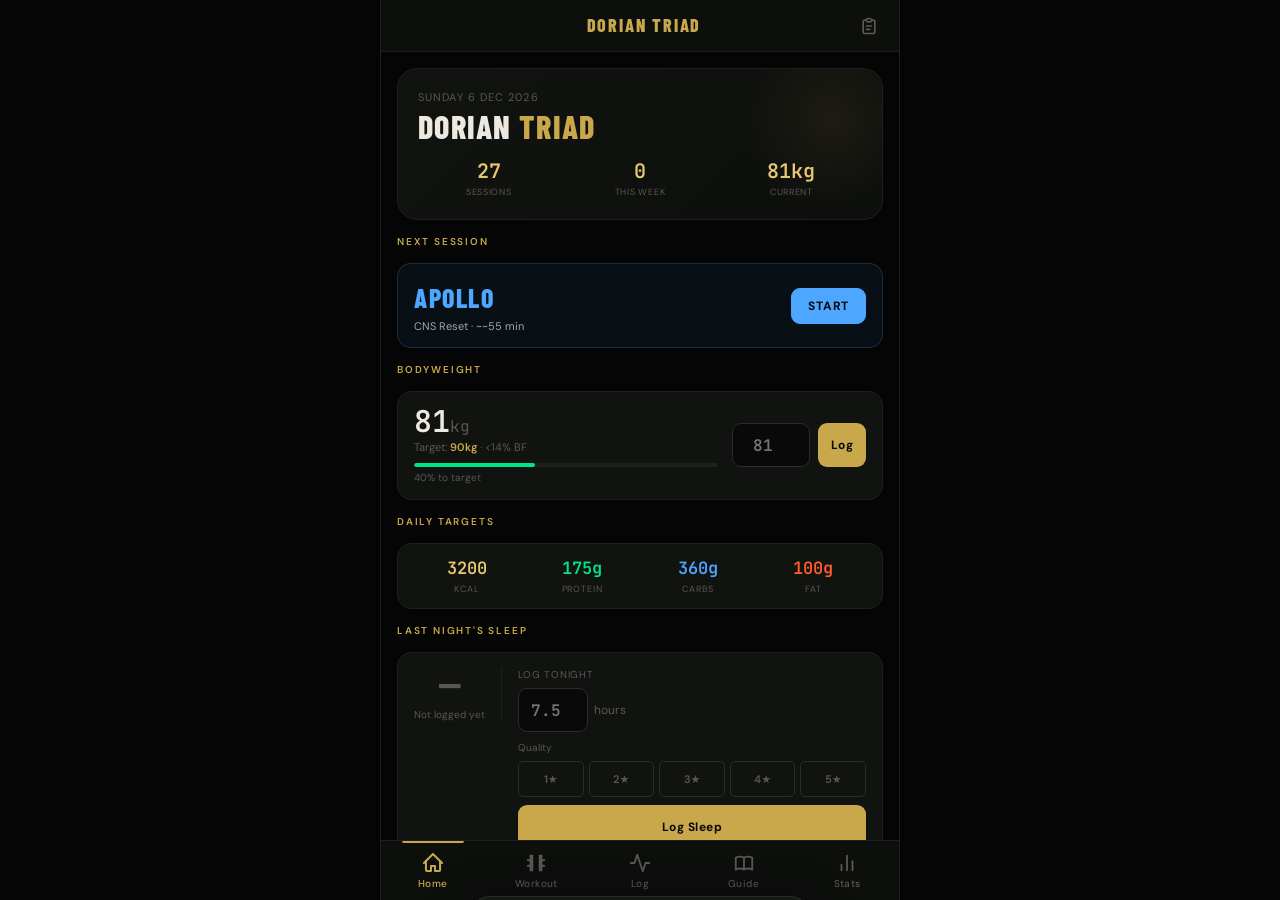
==== commit 78267ffc: "Add files via upload" ====
--- a/index.html
+++ b/index.html
@@ -15,7 +15,7 @@
   <title>Dorian Triad</title>
   <link rel="preconnect" href="https://fonts.googleapis.com">
   <link rel="preconnect" href="https://fonts.gstatic.com" crossorigin>
-  <link href="https://fonts.googleapis.com/css2?family=Instrument+Serif:ital@0;1&family=Inter+Tight:wght@400;500;600;700&family=JetBrains+Mono:wght@400;500;600;700&display=swap" rel="stylesheet">
+  <link href="https://fonts.googleapis.com/css2?family=Barlow+Condensed:wght@400;600;700;800&family=DM+Sans:ital,wght@0,300;0,400;0,500;0,600;1,400&family=JetBrains+Mono:wght@400;600&display=swap" rel="stylesheet">
   <link rel="stylesheet" href="app.css">
 </head>
 <body>
--- a/app.css
+++ b/app.css
@@ -1,69 +1,51 @@
 /* ============================================================
-   DORIAN TRIAD — app.css · HYPERION
-   Drop-in replacement. Same class names, new tokens + styles.
-   Requires Google Fonts: Instrument Serif + Inter Tight + JetBrains Mono
-   (See README — one <link> line change in index.html.)
+   DORIAN TRIAD — app.css
+   Mobile-first. Dark theme. No dependencies.
    ============================================================ */
 
-/* ── TOKENS ────────────────────────────────────────────────── */
+/* ── VARIABLES ─────────────────────────────────────────────── */
 :root {
-  /* Graphite base, warmer than original true-black */
-  --bg:       #0F1012;
-  --bg2:      #16181B;
-  --surf:     #1A1D21;
-  --surf2:    #21252A;
-
-  /* Soft hairlines instead of hard borders */
-  --border:   rgba(255,255,255,0.06);
-  --border2:  rgba(255,255,255,0.12);
-  --hairline: rgba(255,255,255,0.04);
-
-  /* Warm gold — slightly less saturated than the original */
-  --gold:    #D9B873;
-  --gold-l:  #F0D89A;
-  --gold-d:  #A38445;
-
-  /* Session colours softened — same hues, sage/coral/lapis register */
-  --atlas:   #B7E5A0;
-  --hades:   #FFA37A;
-  --apollo:  #9CC8F2;
-
-  /* Secondary accents (used in guide/stats) — kept close to original
-     but harmonised. */
-  --purple:  #C5AEFF;
-  --cyan:    #9EDDE8;
-  --lime:    #C8DC95;
-  --amber:   #F0CC8A;
-  --rose:    #FFA8B8;
-
-  /* Type — warm cream rather than pure white */
-  --text:    #F4F1EC;
-  --text2:   #A9A69E;
-  --text3:   #6F6B62;
-  --text4:   #3A3833;
-
-  /* Layout — slightly more generous to feel premium */
-  --topbar-h:   54px;
-  --nav-h:      72px;
+  --bg:       #090909;
+  --bg2:      #0D0F0D;
+  --surf:     #111311;
+  --surf2:    #161816;
+  --border:   #1E201E;
+  --border2:  #2A2C2A;
+
+  --gold:    #C9A84C;
+  --gold-l:  #E8C870;
+  --gold-d:  #7A6030;
+
+  --atlas:   #00E587;
+  --hades:   #FF5C2B;
+  --apollo:  #4DA6FF;
+
+  --purple:  #9B6DFF;
+  --cyan:    #00C8E8;
+  --lime:    #88D040;
+  --amber:   #F0A830;
+  --rose:    #FF4D80;
+
+  --text:    #EDE8E0;
+  --text2:   #9A9890;
+  --text3:   #585856;
+  --text4:   #2A2C2A;
+
+  --topbar-h:   52px;
+  --nav-h:      60px;
   --safe-b:     env(safe-area-inset-bottom, 0px);
 
-  /* Radii — Hyperion uses larger, more deliberate corners */
-  --r-sm:  10px;
-  --r:     14px;
-  --r-lg:  18px;
-  --r-xl:  22px;
-
-  /* Fonts — Instrument Serif display + Inter Tight body + Mono metrics */
-  --fn-head: 'Instrument Serif', 'Cormorant Garamond', Georgia, serif;
-  --fn-body: 'Inter Tight', 'DM Sans', system-ui, -apple-system, sans-serif;
-  --fn-mono: 'JetBrains Mono', ui-monospace, monospace;
-
-  /* Shadows — ambient, with inset highlight on raised cards */
-  --shadow:    0 1px 0 rgba(255,255,255,0.04) inset, 0 8px 20px rgba(0,0,0,0.32);
-  --shadow-lg: 0 1px 0 rgba(255,255,255,0.05) inset, 0 18px 40px rgba(0,0,0,0.5);
-
-  /* Card backgrounds — subtle vertical gradient gives surfaces dimension */
-  --card-bg: linear-gradient(180deg, #21252A 0%, #1A1D21 100%);
+  --r-sm:  5px;
+  --r:     9px;
+  --r-lg:  14px;
+  --r-xl:  20px;
+
+  --fn-head: 'Barlow Condensed', sans-serif;
+  --fn-body: 'DM Sans', system-ui, sans-serif;
+  --fn-mono: 'JetBrains Mono', monospace;
+
+  --shadow: 0 2px 12px rgba(0,0,0,.5);
+  --shadow-lg: 0 8px 40px rgba(0,0,0,.7);
 }
 
 /* ── RESET ──────────────────────────────────────────────────── */
@@ -71,17 +53,16 @@
 html { height: 100%; -webkit-text-size-adjust: 100%; }
 body {
   height: 100%;
-  background: radial-gradient(ellipse 100% 60% at 50% 0%, rgba(217,184,115,0.04), transparent 60%), var(--bg);
+  background: var(--bg);
   color: var(--text);
   font-family: var(--fn-body);
   font-size: 14px;
   line-height: 1.5;
   -webkit-font-smoothing: antialiased;
   overscroll-behavior: none;
-  letter-spacing: 0.005em;
 }
 button { font-family: var(--fn-body); cursor: pointer; -webkit-tap-highlight-color: transparent; }
-input, select, textarea { font-family: var(--fn-body); }
+input, select { font-family: var(--fn-body); }
 a { color: inherit; text-decoration: none; }
 svg { display: block; }
 
@@ -101,9 +82,9 @@
   display: flex;
   align-items: center;
   height: var(--topbar-h);
-  padding: 0 16px;
-  background: transparent;
-  border-bottom: none;
+  padding: 0 12px;
+  background: var(--bg2);
+  border-bottom: 1px solid var(--border);
   flex-shrink: 0;
   gap: 8px;
   z-index: 10;
@@ -113,38 +94,25 @@
 #topbar-title {
   flex: 1;
   text-align: center;
-  font-family: var(--fn-body);
-  font-size: 13px;
-  font-weight: 600;
-  letter-spacing: 0.02em;
-  color: var(--text);
-  text-transform: none;
-}
-/* Add an "eyebrow" feel under the title via ::after */
-#topbar-title::after {
-  content: 'Cycle 06 · Week 04';
-  display: block;
-  font-family: var(--fn-body);
-  font-size: 9px;
-  font-weight: 500;
-  letter-spacing: 0.22em;
-  color: var(--text3);
-  text-transform: uppercase;
-  margin-top: 2px;
+  font-family: var(--fn-head);
+  font-size: 18px;
+  font-weight: 800;
+  letter-spacing: .1em;
+  color: var(--gold);
 }
 .icon-btn {
   width: 36px; height: 36px;
-  background: var(--surf);
-  border: 0.5px solid var(--border);
-  border-radius: var(--r-sm);
-  color: var(--text2);
+  background: transparent;
+  border: none;
+  border-radius: var(--r);
+  color: var(--text3);
   display: flex;
   align-items: center;
   justify-content: center;
-  transition: color .15s, background .15s, border-color .15s;
-}
-.icon-btn:hover { color: var(--text); background: var(--surf2); border-color: var(--border2); }
-.icon-btn svg { width: 18px; height: 18px; }
+  transition: color .15s, background .15s;
+}
+.icon-btn:hover { color: var(--text); background: var(--surf); }
+.icon-btn svg { width: 20px; height: 20px; }
 
 /* CONTENT AREA */
 #content {
@@ -152,30 +120,18 @@
   overflow-y: auto;
   overflow-x: hidden;
   -webkit-overflow-scrolling: touch;
-  padding-bottom: calc(var(--nav-h) + var(--safe-b) + 16px);
-}
-
-/* BOTTOM NAV — segmented pill inside a raised container */
+  padding-bottom: calc(var(--nav-h) + var(--safe-b) + 8px);
+}
+
+/* BOTTOM NAV */
 #bottom-nav {
   display: flex;
   height: calc(var(--nav-h) + var(--safe-b));
-  padding: 8px 12px calc(8px + var(--safe-b));
-  background: transparent;
-  border-top: none;
+  padding-bottom: var(--safe-b);
+  background: var(--bg2);
+  border-top: 1px solid var(--border);
   flex-shrink: 0;
   z-index: 10;
-  gap: 0;
-  position: relative;
-}
-#bottom-nav::before {
-  content: '';
-  position: absolute;
-  left: 12px; right: 12px; top: 8px; bottom: calc(8px + var(--safe-b));
-  background: var(--card-bg);
-  border: 0.5px solid var(--border);
-  border-radius: var(--r-lg);
-  box-shadow: var(--shadow);
-  z-index: 0;
 }
 .nav-tab {
   flex: 1;
@@ -185,175 +141,126 @@
   justify-content: center;
   gap: 3px;
   background: transparent;
-  border: 0.5px solid transparent;
+  border: none;
   color: var(--text3);
   font-size: 10px;
   font-weight: 500;
-  letter-spacing: 0.02em;
+  letter-spacing: .04em;
   padding: 8px 4px;
-  margin: 4px 0;
-  border-radius: var(--r);
-  transition: color .18s, background .18s, border-color .18s;
+  transition: color .15s;
   position: relative;
-  z-index: 1;
-}
-.nav-tab svg { width: 18px; height: 18px; transition: transform .18s; opacity: 0.7; }
-.nav-tab.active {
-  color: var(--text);
-  background: linear-gradient(180deg, var(--surf2) 0%, var(--surf) 100%);
-  border-color: var(--border2);
-  box-shadow: 0 1px 0 rgba(255,255,255,0.04) inset, 0 4px 10px rgba(0,0,0,0.3);
-}
-.nav-tab.active svg { transform: none; opacity: 1; color: var(--gold); }
-/* Remove the original top accent stripe — replaced by surface treatment */
-.nav-tab.active::before { display: none; }
-
-/* ── PAGE LAYOUT ───────────────────────────────────────────── */
-.page { padding: 12px 16px 16px; display: flex; flex-direction: column; gap: 14px; }
+}
+.nav-tab svg { width: 22px; height: 22px; transition: transform .15s; }
+.nav-tab.active { color: var(--gold); }
+.nav-tab.active svg { transform: scale(1.1); }
+.nav-tab.active::before {
+  content: '';
+  position: absolute;
+  top: 0; left: 20%; right: 20%;
+  height: 2px;
+  background: var(--gold);
+  border-radius: 0 0 2px 2px;
+}
+
+/* ── COMMON COMPONENTS ─────────────────────────────────────── */
+.page { padding: 16px; display: flex; flex-direction: column; gap: 14px; }
 .page-section { display: flex; flex-direction: column; gap: 10px; }
 
-/* Section label — small caps eyebrow in gold */
 .section-label {
-  font-size: 9px;
-  font-weight: 600;
-  letter-spacing: 0.22em;
+  font-size: 10px;
+  font-weight: 600;
+  letter-spacing: .18em;
   text-transform: uppercase;
   color: var(--gold);
 }
 
-/* ── CARDS ─────────────────────────────────────────────────── */
 .card {
-  background: var(--card-bg);
-  border: 0.5px solid var(--border);
+  background: var(--surf);
+  border: .5px solid var(--border);
   border-radius: var(--r-lg);
   overflow: hidden;
-  box-shadow: var(--shadow);
-  position: relative;
-}
-.card-pad { padding: 16px 18px; }
+}
+.card-pad { padding: 16px; }
 .card-row {
   display: flex;
   align-items: center;
   gap: 12px;
-  padding: 12px 18px;
-  border-bottom: 0.5px solid var(--border);
+  padding: 11px 16px;
+  border-bottom: .5px solid var(--border);
 }
 .card-row:last-child { border-bottom: none; }
 
-/* Pills */
 .pill {
   display: inline-flex;
   align-items: center;
   gap: 4px;
-  padding: 4px 10px;
+  padding: 3px 9px;
   border-radius: 100px;
   font-size: 11px;
   font-weight: 600;
-  letter-spacing: 0.02em;
-  background: var(--bg2);
-  border: 0.5px solid var(--border);
-  color: var(--text2);
-}
-
-/* Stats — make numbers a hero with serif display */
+  letter-spacing: .04em;
+}
+
 .stat-num {
-  font-family: var(--fn-head);
-  font-size: 30px;
-  font-weight: 400;
-  letter-spacing: -0.02em;
-  color: var(--text);
-  line-height: 1;
+  font-family: var(--fn-mono);
+  font-size: 28px;
+  font-weight: 600;
+  letter-spacing: -.02em;
+  color: var(--gold-l);
 }
 .stat-unit { font-size: 12px; color: var(--text3); }
-.stat-label {
-  font-size: 9px; color: var(--text3); letter-spacing: 0.22em;
-  text-transform: uppercase; font-weight: 600;
-}
-
-/* ── BUTTONS ───────────────────────────────────────────────── */
+.stat-label { font-size: 10px; color: var(--text3); letter-spacing: .06em; text-transform: uppercase; }
+
 .btn {
   display: inline-flex;
   align-items: center;
   justify-content: center;
   gap: 7px;
-  padding: 10px 16px;
-  border-radius: 100px;
-  font-size: 12px;
-  font-weight: 600;
-  letter-spacing: 0.02em;
-  text-transform: none;
-  border: 0.5px solid transparent;
-  transition: background .18s, border-color .18s, transform .1s, box-shadow .18s;
+  padding: 10px 18px;
+  border-radius: var(--r);
+  font-size: 13px;
+  font-weight: 600;
+  letter-spacing: .06em;
+  text-transform: uppercase;
+  border: 1px solid transparent;
+  transition: background .15s, transform .1s;
   min-height: 44px;
   cursor: pointer;
 }
-.btn:active { transform: scale(.97); }
-.btn-ghost {
-  background: var(--surf);
-  border-color: var(--border);
-  color: var(--text2);
-}
-.btn-ghost:hover { border-color: var(--border2); color: var(--text); background: var(--surf2); }
-.btn-gold {
-  background: linear-gradient(180deg, var(--gold) 0%, var(--gold-d) 100%);
-  color: var(--bg);
-  border-color: transparent;
-  box-shadow: 0 6px 18px rgba(217,184,115,0.35), inset 0 1px 0 rgba(255,255,255,0.25);
-}
-.btn-gold:hover { filter: brightness(1.05); }
+.btn:active { transform: scale(.96); }
+.btn-ghost { background: transparent; border-color: var(--border2); color: var(--text2); }
+.btn-ghost:hover { border-color: var(--gold); color: var(--gold); }
+.btn-gold { background: var(--gold); color: var(--bg); border-color: var(--gold); }
 .btn-sm { padding: 7px 13px; font-size: 11px; min-height: 36px; }
 
-/* ── BADGES ────────────────────────────────────────────────── */
 .badge {
-  display: inline-flex;
-  align-items: center;
+  display: inline-block;
   font-size: 9px;
   font-weight: 700;
-  padding: 2px 7px;
-  border-radius: 100px;
-  border: 0.5px solid;
-  letter-spacing: 0.1em;
+  padding: 1px 5px;
+  border-radius: 3px;
+  border: .5px solid;
+  letter-spacing: .04em;
   vertical-align: middle;
-  text-transform: uppercase;
-}
-.badge-gold {
-  background: rgba(217,184,115,0.14);
-  color: var(--gold);
-  border-color: rgba(217,184,115,0.4);
-}
-.badge-ss {
-  background: rgba(255,255,255,0.04);
-  color: var(--text3);
-  border-color: var(--border);
-}
-
-/* ── PROGRESS ──────────────────────────────────────────────── */
+}
+.badge-gold { background: rgba(201,168,76,.15); color: var(--gold-l); border-color: rgba(201,168,76,.4); }
+.badge-ss   { background: rgba(255,255,255,.05); color: var(--text3);  border-color: var(--border2); }
+
 .progress-track {
-  background: var(--bg2);
-  border: 0.5px solid var(--border);
-  border-radius: 100px;
-  height: 6px;
+  background: var(--border);
+  border-radius: 2px;
+  height: 4px;
   overflow: hidden;
 }
 .progress-fill {
-  height: 100%;
-  border-radius: 100px;
-  background: linear-gradient(90deg, var(--gold-d), var(--gold));
-  box-shadow: 0 0 8px rgba(217,184,115,0.5);
+  height: 4px;
+  border-radius: 2px;
+  background: var(--gold);
   transition: width .5s ease;
 }
-.progress-fill.atlas  {
-  background: linear-gradient(90deg, var(--atlas) 0%, color-mix(in oklch, var(--atlas), white 15%) 100%);
-  box-shadow: 0 0 8px color-mix(in oklch, var(--atlas), transparent 40%);
-}
-.progress-fill.hades  {
-  background: linear-gradient(90deg, var(--hades) 0%, color-mix(in oklch, var(--hades), white 15%) 100%);
-  box-shadow: 0 0 8px color-mix(in oklch, var(--hades), transparent 40%);
-}
-.progress-fill.apollo {
-  background: linear-gradient(90deg, var(--apollo) 0%, color-mix(in oklch, var(--apollo), white 15%) 100%);
-  box-shadow: 0 0 8px color-mix(in oklch, var(--apollo), transparent 40%);
-}
+.progress-fill.atlas  { background: var(--atlas); }
+.progress-fill.hades  { background: var(--hades); }
+.progress-fill.apollo { background: var(--apollo); }
 .progress-fill.good   { background: var(--atlas); }
 .progress-fill.near   { background: var(--gold); }
 
@@ -362,132 +269,73 @@
 
 /* ── HOME TAB ───────────────────────────────────────────────── */
 .home-hero {
-  background: transparent;
-  border: none;
-  border-radius: 0;
-  padding: 8px 4px 4px;
+  background: linear-gradient(135deg, var(--surf) 0%, var(--bg2) 100%);
+  border: .5px solid var(--border);
+  border-radius: var(--r-xl);
+  padding: 20px;
   position: relative;
-  overflow: visible;
-}
-.home-hero::before { display: none; }
-.hero-date {
-  font-size: 10px; color: var(--gold); letter-spacing: 0.22em;
-  text-transform: uppercase; font-weight: 600; margin-bottom: 8px;
-}
-.hero-greeting {
-  font-family: var(--fn-head);
-  font-size: 36px;
-  font-weight: 400;
-  letter-spacing: -0.015em;
-  line-height: 1.05;
-  margin-bottom: 14px;
-  color: var(--text);
-}
-.hero-greeting span {
-  color: var(--text2);
-  font-style: italic;
-}
-.hero-stats {
-  display: grid; grid-template-columns: repeat(3, 1fr); gap: 10px;
-  background: var(--card-bg);
-  border: 0.5px solid var(--border);
-  border-radius: var(--r-lg);
-  padding: 14px;
-  box-shadow: var(--shadow);
-}
+  overflow: hidden;
+}
+.home-hero::before {
+  content: '';
+  position: absolute;
+  top: -40px; right: -40px;
+  width: 180px; height: 180px;
+  background: radial-gradient(circle, rgba(201,168,76,.08) 0%, transparent 70%);
+  pointer-events: none;
+}
+.hero-date { font-size: 11px; color: var(--text3); letter-spacing: .1em; text-transform: uppercase; margin-bottom: 4px; }
+.hero-greeting { font-family: var(--fn-head); font-size: 32px; font-weight: 800; letter-spacing: .04em; line-height: 1; margin-bottom: 14px; }
+.hero-greeting span { color: var(--gold); }
+.hero-stats { display: grid; grid-template-columns: repeat(3, 1fr); gap: 10px; }
 .hero-stat { text-align: center; }
-.hero-stat-val {
-  font-family: var(--fn-head);
-  font-size: 24px;
-  font-weight: 400;
-  color: var(--text);
-  letter-spacing: -0.015em;
-  line-height: 1;
-}
-.hero-stat-lbl {
-  font-size: 9px; color: var(--text3); letter-spacing: 0.2em;
-  text-transform: uppercase; margin-top: 4px; font-weight: 600;
-}
-
-/* Next-session hero card — soft inner glow from session colour */
+.hero-stat-val { font-family: var(--fn-mono); font-size: 20px; font-weight: 600; color: var(--gold-l); }
+.hero-stat-lbl { font-size: 9px; color: var(--text3); letter-spacing: .08em; text-transform: uppercase; }
+
 .next-session-card {
   border-radius: var(--r-lg);
   overflow: hidden;
-  border: 0.5px solid var(--border);
-  background: var(--card-bg);
-  box-shadow: var(--shadow-lg);
-  position: relative;
-}
-.next-session-card::before {
-  content: '';
-  position: absolute; top: -40px; left: -40px;
-  width: 200px; height: 200px;
-  background: radial-gradient(circle, rgba(255,255,255,0.04) 0%, transparent 70%);
-  pointer-events: none;
+  border: .5px solid;
 }
 .next-session-head {
-  padding: 18px 20px 14px;
+  padding: 14px 16px 12px;
   display: flex;
   align-items: center;
   justify-content: space-between;
-  gap: 12px;
-  position: relative;
 }
 .next-session-name {
   font-family: var(--fn-head);
-  font-size: 38px;
-  font-weight: 400;
-  letter-spacing: -0.025em;
-  line-height: 1;
-}
-.next-session-sub {
+  font-size: 26px;
+  font-weight: 800;
+  letter-spacing: .06em;
+}
+.next-session-sub { font-size: 11px; opacity: .7; margin-top: 1px; }
+.next-session-btn {
+  padding: 9px 16px;
+  border-radius: var(--r);
+  border: 1px solid rgba(255,255,255,.2);
+  background: rgba(255,255,255,.1);
+  color: #fff;
   font-size: 12px;
-  opacity: 0.8;
-  margin-top: 4px;
-  font-style: italic;
-  font-family: var(--fn-head);
-}
-.next-session-btn {
-  padding: 8px 14px 8px 12px;
-  border-radius: 100px;
-  border: 0.5px solid rgba(255,255,255,0.25);
-  background: rgba(255,255,255,0.1);
-  color: #fff;
-  font-size: 11px;
   font-weight: 700;
-  letter-spacing: 0.04em;
-  text-transform: none;
-  cursor: pointer;
-  transition: background .18s, transform .1s;
-  display: inline-flex; align-items: center; gap: 6px;
-}
-.next-session-btn::before {
-  content: '';
-  width: 5px; height: 5px; border-radius: 50%;
-  background: currentColor;
-  box-shadow: 0 0 6px currentColor;
-}
-.next-session-btn:hover { background: rgba(255,255,255,0.18); }
-
-/* Bodyweight card */
-.bw-card { display: flex; align-items: center; gap: 14px; padding: 16px 18px; }
+  letter-spacing: .06em;
+  text-transform: uppercase;
+  cursor: pointer;
+  transition: background .15s;
+}
+.next-session-btn:hover { background: rgba(255,255,255,.18); }
+
+.bw-card { display: flex; align-items: center; gap: 14px; padding: 14px 16px; }
 .bw-info { flex: 1; }
-.bw-val {
-  font-family: var(--fn-head);
-  font-size: 34px;
-  font-weight: 400;
-  color: var(--text);
-  line-height: 1;
-  letter-spacing: -0.02em;
-}
-.bw-target { font-size: 11px; color: var(--text3); margin-top: 6px; }
+.bw-val { font-family: var(--fn-mono); font-size: 30px; font-weight: 600; color: var(--text); line-height: 1; }
+.bw-target { font-size: 11px; color: var(--text3); margin-top: 3px; }
 .bw-target span { color: var(--gold); font-weight: 600; }
 .bw-entry { display: flex; align-items: center; gap: 8px; }
 .bw-input {
   width: 78px;
-  padding: 9px 10px;
+  padding: 8px 10px;
   background: var(--bg);
-  border: 0.5px solid var(--border2);
+  border: 1px solid var(--border2);
   border-radius: var(--r);
   color: var(--text);
   font-family: var(--fn-mono);
@@ -495,141 +343,91 @@
   font-weight: 600;
   text-align: center;
   -webkit-appearance: none;
-  transition: border-color .15s, box-shadow .15s;
+  transition: border-color .15s;
   min-height: 44px;
 }
-.bw-input:focus {
-  outline: none;
-  border-color: var(--gold);
-  box-shadow: 0 0 0 3px rgba(217,184,115,0.12);
-}
+.bw-input:focus { outline: none; border-color: var(--gold); }
 .bw-log-btn {
-  padding: 9px 14px;
-  background: linear-gradient(180deg, var(--gold) 0%, var(--gold-d) 100%);
+  padding: 8px 13px;
+  background: var(--gold);
   border: none;
-  border-radius: 100px;
+  border-radius: var(--r);
   color: var(--bg);
   font-size: 12px;
   font-weight: 700;
   min-height: 44px;
-  letter-spacing: 0.02em;
-  box-shadow: 0 4px 14px rgba(217,184,115,0.35), inset 0 1px 0 rgba(255,255,255,0.25);
-  transition: filter .18s;
-}
-.bw-log-btn:hover { filter: brightness(1.05); }
-
-.macro-reminder { padding: 14px 18px; display: flex; gap: 10px; align-items: center; }
+  letter-spacing: .04em;
+  transition: opacity .15s;
+}
+.bw-log-btn:hover { opacity: .85; }
+
+.macro-reminder { padding: 12px 16px; display: flex; gap: 10px; align-items: center; }
 .macro-item { flex: 1; text-align: center; }
-.macro-val {
-  font-family: var(--fn-head); font-size: 20px; font-weight: 400;
-  letter-spacing: -0.015em; color: var(--text);
-}
-.macro-lbl {
-  font-size: 9px; color: var(--text3); letter-spacing: 0.2em;
-  text-transform: uppercase; margin-top: 3px; font-weight: 600;
-}
-
-/* Weekly grid — glowing dots inside soft pillow squares */
-.weekly-grid { display: grid; grid-template-columns: repeat(7, 1fr); gap: 5px; padding: 14px 18px; }
+.macro-val { font-family: var(--fn-mono); font-size: 17px; font-weight: 600; }
+.macro-lbl { font-size: 9px; color: var(--text3); letter-spacing: .1em; text-transform: uppercase; margin-top: 1px; }
+
+.weekly-grid { display: grid; grid-template-columns: repeat(7, 1fr); gap: 5px; padding: 14px 16px; }
 .week-day { text-align: center; }
-.week-day-name {
-  font-size: 9px; color: var(--text3); letter-spacing: 0.06em; margin-bottom: 5px;
-  font-weight: 500;
-}
+.week-day-name { font-size: 9px; color: var(--text3); letter-spacing: .04em; margin-bottom: 5px; }
 .week-dot {
-  width: 100%;
-  aspect-ratio: 1;
-  max-width: 36px;
-  border-radius: var(--r);
-  background: var(--bg2);
-  border: 0.5px solid var(--border);
+  width: 28px; height: 28px;
+  border-radius: 50%;
+  background: var(--border);
   margin: 0 auto;
   display: flex;
   align-items: center;
   justify-content: center;
-  font-size: 0;
+  font-size: 9px;
+  font-weight: 600;
   transition: background .2s;
-  position: relative;
-}
-.week-dot::after {
-  content: '';
-  width: 8px; height: 8px;
-  border-radius: 50%;
-  background: var(--text4);
-}
-.week-dot.atlas  { background: rgba(183,229,160,0.15); border-color: rgba(183,229,160,0.35); }
-.week-dot.atlas::after  { background: var(--atlas); box-shadow: 0 0 6px var(--atlas); }
-.week-dot.hades  { background: rgba(255,163,122,0.15); border-color: rgba(255,163,122,0.35); }
-.week-dot.hades::after  { background: var(--hades); box-shadow: 0 0 6px var(--hades); }
-.week-dot.apollo { background: rgba(156,200,242,0.15); border-color: rgba(156,200,242,0.35); }
-.week-dot.apollo::after { background: var(--apollo); box-shadow: 0 0 6px var(--apollo); }
-.week-dot.rest::after { width: 4px; height: 4px; background: var(--text4); box-shadow: none; }
+}
+.week-dot.atlas  { background: var(--atlas);  color: var(--bg); }
+.week-dot.hades  { background: var(--hades);  color: var(--bg); }
+.week-dot.apollo { background: var(--apollo); color: var(--bg); }
+.week-dot.rest   { background: var(--border); color: var(--text3); }
 
 /* ── WORKOUT TAB ───────────────────────────────────────────── */
 .session-select-grid { display: flex; flex-direction: column; gap: 12px; }
 .session-card {
   border-radius: var(--r-lg);
   overflow: hidden;
-  border: 0.5px solid var(--border);
-  background: var(--card-bg);
-  box-shadow: var(--shadow);
-  cursor: pointer;
-  transition: transform .12s, box-shadow .18s, border-color .18s;
-  position: relative;
-}
-.session-card::before {
-  content: '';
-  position: absolute; top: -40px; left: -40px;
-  width: 160px; height: 160px;
-  background: radial-gradient(circle, currentColor 0%, transparent 70%);
-  opacity: 0.06;
-  pointer-events: none;
-}
-.session-card:hover { transform: translateY(-1px); box-shadow: var(--shadow-lg); }
-.session-card:active { transform: scale(.99); }
+  border: .5px solid;
+  cursor: pointer;
+  transition: transform .12s;
+}
+.session-card:active { transform: scale(.98); }
 .session-card-head {
-  padding: 20px 22px 14px;
+  padding: 18px 20px 14px;
   display: flex;
   align-items: flex-start;
   justify-content: space-between;
-  gap: 12px;
 }
 .session-card-name {
   font-family: var(--fn-head);
-  font-size: 40px;
-  font-weight: 400;
-  letter-spacing: -0.025em;
+  font-size: 36px;
+  font-weight: 800;
+  letter-spacing: .06em;
   line-height: 1;
 }
-.session-card-sub {
-  font-size: 13px; opacity: 0.85; margin-top: 4px;
-  font-style: italic; font-family: var(--fn-head);
-}
+.session-card-sub { font-size: 12px; opacity: .7; margin-top: 3px; font-style: italic; }
 .session-card-meta { text-align: right; }
-.session-card-time { font-family: var(--fn-mono); font-size: 12px; color: var(--text2); }
-.session-card-last { font-size: 10px; opacity: 0.7; margin-top: 4px; color: var(--text3); }
+.session-card-time { font-family: var(--fn-mono); font-size: 13px; }
+.session-card-last { font-size: 10px; opacity: .6; margin-top: 4px; }
 .session-card-exercises {
-  padding: 0 22px 18px;
+  padding: 0 20px 16px;
   display: flex;
   flex-wrap: wrap;
   gap: 5px;
 }
 .session-card-ex {
   font-size: 10px;
-  padding: 3px 9px;
-  border-radius: 100px;
-  background: var(--bg2);
-  border: 0.5px solid var(--border);
-  color: var(--text2);
-  letter-spacing: 0.02em;
-  font-weight: 500;
-}
-.session-card-ex.anchor {
-  background: rgba(217,184,115,0.14);
-  color: var(--gold);
-  border-color: rgba(217,184,115,0.4);
-  font-weight: 600;
-}
+  padding: 2px 8px;
+  border-radius: 4px;
+  background: rgba(255,255,255,.06);
+  color: rgba(255,255,255,.6);
+  letter-spacing: .03em;
+}
+.session-card-ex.anchor { background: rgba(201,168,76,.15); color: var(--gold-l); }
 
 /* ── WORKOUT OVERLAY ───────────────────────────────────────── */
 .workout-overlay {
@@ -643,63 +441,69 @@
   transform: translateY(100%);
   transition: transform .3s cubic-bezier(.32,.72,0,1);
 }
-.workout-overlay.open { transform: translateY(0); }
-
+.workout-overlay.open {
+  transform: translateY(0);
+}
+
+/* Workout header */
 .wk-header {
   display: flex;
   align-items: center;
   gap: 10px;
-  padding: 14px 18px;
-  background: transparent;
-  border-bottom: 0.5px solid var(--border);
+  padding: 12px 16px;
+  background: var(--bg2);
+  border-bottom: 1px solid;
   flex-shrink: 0;
 }
 .wk-session-name {
   font-family: var(--fn-head);
-  font-size: 28px;
-  font-weight: 400;
-  letter-spacing: -0.02em;
-  line-height: 1;
+  font-size: 22px;
+  font-weight: 800;
+  letter-spacing: .06em;
   flex: 1;
 }
 .wk-timer {
   font-family: var(--fn-mono);
   font-size: 16px;
-  color: var(--text);
-  letter-spacing: 0.02em;
-  font-weight: 500;
-}
-.wk-progress { font-size: 10px; color: var(--text3); white-space: nowrap; letter-spacing: 0.04em; }
+  color: var(--gold);
+  letter-spacing: .04em;
+}
+.wk-progress {
+  font-size: 11px;
+  color: var(--text3);
+  white-space: nowrap;
+}
 .wk-end-btn {
   padding: 7px 13px;
-  background: var(--surf);
-  border: 0.5px solid var(--border);
-  border-radius: 100px;
-  color: var(--text2);
+  background: transparent;
+  border: 1px solid var(--border2);
+  border-radius: var(--r);
+  color: var(--text3);
   font-size: 11px;
   font-weight: 600;
-  letter-spacing: 0.02em;
-  text-transform: none;
+  letter-spacing: .06em;
+  text-transform: uppercase;
   cursor: pointer;
   min-height: 36px;
-  transition: border-color .15s, color .15s, background .15s;
-}
-.wk-end-btn:hover { border-color: var(--hades); color: var(--hades); background: rgba(255,163,122,0.08); }
-
+  transition: border-color .15s, color .15s;
+}
+.wk-end-btn:hover { border-color: var(--hades); color: var(--hades); }
+
+/* Exercise scroll */
 .wk-scroll {
   flex: 1;
   overflow-y: auto;
   -webkit-overflow-scrolling: touch;
-  padding: 12px 14px 100px;
+  padding: 10px 12px 100px;
   display: flex;
   flex-direction: column;
-  gap: 10px;
-}
-
-/* Warmup */
+  gap: 8px;
+}
+
+/* Warmup card */
 .warmup-card {
-  background: rgba(217,184,115,0.05);
-  border: 0.5px solid rgba(217,184,115,0.2);
+  background: rgba(201,168,76,.06);
+  border: .5px solid rgba(201,168,76,.2);
   border-radius: var(--r-lg);
   overflow: hidden;
 }
@@ -707,22 +511,25 @@
   display: flex;
   align-items: center;
   justify-content: space-between;
-  padding: 12px 16px;
+  padding: 11px 14px;
   cursor: pointer;
 }
 .warmup-title {
-  font-size: 10px;
-  font-weight: 600;
-  letter-spacing: 0.22em;
+  font-size: 11px;
+  font-weight: 600;
+  letter-spacing: .12em;
   text-transform: uppercase;
   color: var(--gold);
 }
 .warmup-toggle { font-size: 11px; color: var(--text3); }
-.warmup-steps { padding: 0 16px 14px; display: none; }
-.warmup-steps.open { display: flex; flex-direction: column; gap: 8px; }
+.warmup-steps { padding: 0 14px 12px; display: none; }
+.warmup-steps.open { display: flex; flex-direction: column; gap: 6px; }
 .warmup-step {
-  display: flex; gap: 10px;
-  font-size: 12px; color: var(--text2); line-height: 1.5;
+  display: flex;
+  gap: 10px;
+  font-size: 12px;
+  color: var(--text2);
+  line-height: 1.45;
 }
 .warmup-step-num {
   font-family: var(--fn-mono);
@@ -735,34 +542,27 @@
 
 /* Exercise card */
 .ex-card {
-  background: var(--card-bg);
-  border: 0.5px solid var(--border);
+  background: var(--surf);
+  border: .5px solid var(--border);
   border-radius: var(--r-lg);
   position: relative;
-  transition: opacity .2s, box-shadow .2s;
-  box-shadow: var(--shadow);
-  overflow: hidden;
-}
-/* Replace the original left-stripe with a soft glow on current exercise */
+  transition: opacity .2s;
+}
 .ex-card::before {
   content: '';
   position: absolute;
-  top: -40px; left: -40px;
-  width: 160px; height: 160px;
-  background: radial-gradient(circle, var(--session-col, transparent) 0%, transparent 70%);
-  opacity: 0;
-  pointer-events: none;
-  transition: opacity .25s;
-}
-.ex-card.cues-open::before { opacity: 0.08; }
-.ex-card.done { opacity: 0.55; }
-.ex-card.done .ex-card-name { text-decoration: line-through; color: var(--text2); }
+  left: 0; top: 0; bottom: 0;
+  width: 3px;
+  background: var(--session-col, var(--border2));
+}
+.ex-card.done { opacity: .45; }
+.ex-card.done .ex-card-name { text-decoration: line-through; color: var(--text3); }
 
 .ex-card-top {
   display: flex;
   align-items: flex-start;
   gap: 10px;
-  padding: 14px 16px 10px;
+  padding: 11px 13px 9px 16px;
 }
 .ex-card-name-btn {
   flex: 1;
@@ -772,84 +572,75 @@
   padding: 0;
   display: flex;
   flex-direction: column;
-  gap: 4px;
+  gap: 3px;
   cursor: pointer;
   min-height: 44px;
   justify-content: center;
 }
 .ex-card-name {
-  font-family: var(--fn-head);
-  font-size: 20px;
-  font-weight: 400;
+  font-size: 15px;
+  font-weight: 600;
   color: var(--text);
   display: flex;
   align-items: center;
-  gap: 6px;
+  gap: 5px;
   flex-wrap: wrap;
-  line-height: 1.15;
-  letter-spacing: -0.01em;
-}
-.ex-cue-hint {
-  font-size: 10px; color: var(--text3);
-  letter-spacing: 0.06em; transition: color .15s;
-}
+  line-height: 1.2;
+}
+.ex-cue-hint { font-size: 10px; color: var(--text4); transition: color .15s; }
 .ex-card.cues-open .ex-cue-hint { color: var(--session-col, var(--gold)); }
 
 .ex-card-setsreps {
   font-family: var(--fn-mono);
-  font-size: 12px;
-  color: var(--text2);
+  font-size: 13px;
+  color: var(--text3);
   white-space: nowrap;
-  padding-top: 4px;
-  letter-spacing: 0.04em;
+  padding-top: 2px;
 }
 
 .ex-ss-note {
-  font-size: 11px;
-  color: var(--text3);
+  font-size: 10px;
+  color: var(--text4);
   font-style: italic;
-  font-family: var(--fn-head);
-  padding: 0 16px 6px;
-}
-
+  padding: 0 13px 6px 16px;
+}
+
+/* Cues */
 .ex-cues {
   list-style: none;
-  padding: 12px 16px 14px;
-  border-top: 0.5px solid var(--border);
+  padding: 10px 13px 12px 16px;
+  border-top: .5px solid var(--border);
   background: var(--bg2);
   display: flex;
   flex-direction: column;
-  gap: 8px;
+  gap: 6px;
 }
 .ex-cues li {
   font-size: 12px;
   color: var(--text2);
-  padding-left: 14px;
+  padding-left: 12px;
   position: relative;
-  line-height: 1.55;
-  font-family: var(--fn-head);
-  font-style: italic;
+  line-height: 1.5;
 }
 .ex-cues li::before {
   content: '·';
   position: absolute;
   left: 0;
   color: var(--session-col, var(--gold));
-  font-size: 18px;
-  top: -3px;
-}
-
+  font-size: 14px;
+  top: -1px;
+}
+
+/* Controls — weight input + rest + done */
 .ex-input-section {
-  padding: 14px 16px;
-  border-top: 0.5px solid var(--border);
+  padding: 12px 14px 12px 16px;
+  border-top: .5px solid var(--border);
 }
 .ex-prev-row {
-  font-size: 10px;
+  font-size: 11px;
   color: var(--text3);
-  letter-spacing: 0.18em;
-  text-transform: uppercase;
-  font-weight: 600;
   margin-bottom: 10px;
+  padding-left: 2px;
 }
 .ex-input-row {
   display: flex;
@@ -858,35 +649,37 @@
 }
 .ex-weight-wrap {
   display: flex;
-  align-items: baseline;
-  gap: 6px;
+  align-items: center;
+  gap: 8px;
   flex: 1;
 }
 .ex-weight-input {
-  width: 110px;
+  width: 100px;
   padding: 10px 8px;
   background: var(--bg);
-  border: 0.5px solid var(--border2);
+  border: 2px solid var(--border2);
   border-radius: var(--r);
   color: var(--text);
-  font-family: var(--fn-head);
-  font-size: 32px;
-  font-weight: 400;
+  font-family: var(--fn-mono);
+  font-size: 26px;
+  font-weight: 700;
   text-align: center;
   -webkit-appearance: none;
   appearance: none;
-  letter-spacing: -0.02em;
   transition: border-color .15s, box-shadow .15s;
-  min-height: 56px;
+  min-height: 54px;
 }
 .ex-weight-input:focus {
   outline: none;
   border-color: var(--session-col, var(--gold));
-  box-shadow: 0 0 0 3px color-mix(in oklch, var(--session-col, var(--gold)), transparent 80%);
+  box-shadow: 0 0 0 3px rgba(201,168,76,.12);
 }
 .ex-weight-input.saved { border-color: var(--atlas); }
-.ex-kg { font-size: 13px; color: var(--text3); font-weight: 500; }
-
+.ex-kg {
+  font-size: 14px;
+  color: var(--text3);
+  font-weight: 600;
+}
 .ex-btns {
   display: flex;
   align-items: center;
@@ -894,217 +687,178 @@
   flex-shrink: 0;
 }
 .ex-rest-btn {
-  padding: 11px 14px;
-  background: var(--bg2);
-  border: 0.5px solid var(--session-col, var(--border2));
-  border-radius: 100px;
+  padding: 10px 13px;
+  background: transparent;
+  border: 1.5px solid;
+  border-color: var(--session-col, var(--border2));
+  border-radius: var(--r);
   color: var(--session-col, var(--text2));
-  font-size: 12px;
-  font-weight: 600;
+  font-size: 13px;
+  font-weight: 700;
   font-family: var(--fn-body);
   cursor: pointer;
-  min-height: 56px;
+  min-height: 54px;
   white-space: nowrap;
-  letter-spacing: 0.02em;
-  transition: background .15s, transform .1s, box-shadow .18s;
-}
-.ex-rest-btn:hover { box-shadow: 0 0 12px color-mix(in oklch, var(--session-col, var(--gold)), transparent 70%); }
-.ex-rest-btn:active { transform: scale(.95); }
+  letter-spacing: .04em;
+  transition: background .15s, transform .1s;
+}
+.ex-rest-btn:active { transform: scale(.94); }
 .ex-rest-btn.ss {
   border-color: var(--border);
   color: var(--text3);
   cursor: default;
   font-style: italic;
-  font-family: var(--fn-head);
   font-weight: 400;
   font-size: 11px;
 }
 .ex-done-btn {
-  width: 56px; height: 56px;
-  background: var(--bg2);
-  border: 0.5px solid var(--border2);
+  width: 54px;
+  height: 54px;
+  background: transparent;
+  border: 1.5px solid var(--border2);
   border-radius: var(--r);
-  color: var(--text3);
+  color: var(--text4);
   font-size: 22px;
   cursor: pointer;
-  transition: all .18s;
-  display: flex; align-items: center; justify-content: center;
+  transition: all .15s;
+  display: flex;
+  align-items: center;
+  justify-content: center;
   flex-shrink: 0;
 }
 .ex-card.done .ex-done-btn {
-  background: linear-gradient(180deg, var(--session-col, var(--atlas)) 0%, color-mix(in oklch, var(--session-col, var(--atlas)), black 15%) 100%);
+  background: var(--session-col, var(--atlas));
   border-color: var(--session-col, var(--atlas));
   color: var(--bg);
-  box-shadow: 0 0 14px color-mix(in oklch, var(--session-col, var(--atlas)), transparent 60%);
 }
 .ex-incr-lbl {
   font-family: var(--fn-mono);
   font-size: 10px;
   color: var(--text4);
-  padding: 6px 0 0;
-  letter-spacing: 0.04em;
-}
-
-/* Session finish */
-.wk-finish { padding: 28px 14px 16px; text-align: center; }
+  padding: 4px 0 2px 2px;
+}
+
+/* Session complete */
+.wk-finish {
+  padding: 24px 12px 12px;
+  text-align: center;
+}
 .wk-finish-btn {
   width: 100%;
-  padding: 16px;
-  background: linear-gradient(180deg, var(--gold) 0%, var(--gold-d) 100%);
-  border: none;
+  padding: 15px;
+  background: transparent;
+  border: 1px solid var(--gold);
   border-radius: var(--r-lg);
-  color: var(--bg);
+  color: var(--gold);
   font-family: var(--fn-head);
   font-size: 20px;
-  font-weight: 400;
-  letter-spacing: -0.01em;
-  text-transform: none;
-  cursor: pointer;
-  box-shadow: 0 10px 28px rgba(217,184,115,0.35), inset 0 1px 0 rgba(255,255,255,0.3);
-  transition: filter .18s;
-}
-.wk-finish-btn:hover { filter: brightness(1.05); }
+  font-weight: 700;
+  letter-spacing: .08em;
+  text-transform: uppercase;
+  cursor: pointer;
+  transition: background .15s;
+}
+.wk-finish-btn:hover { background: rgba(201,168,76,.08); }
 
 /* ── REST TIMER ─────────────────────────────────────────────── */
 .rest-panel {
   position: fixed;
-  bottom: calc(-220px - var(--safe-b));
+  bottom: calc(-200px - var(--safe-b));
   left: 50%;
   transform: translateX(-50%);
-  width: min(360px, calc(100vw - 28px));
-  background: var(--card-bg);
-  border: 0.5px solid var(--border2);
+  width: min(340px, calc(100vw - 24px));
+  background: var(--surf2);
+  border: 1px solid var(--border2);
   border-radius: var(--r-xl);
   padding: 16px 20px 18px;
   z-index: 500;
-  transition: bottom .32s cubic-bezier(.34,1.4,.64,1);
+  transition: bottom .3s cubic-bezier(.34,1.4,.64,1);
   box-shadow: var(--shadow-lg);
   text-align: center;
 }
-.rest-panel.up { bottom: calc(var(--nav-h) + var(--safe-b) + 14px); }
+.rest-panel.up { bottom: calc(var(--nav-h) + var(--safe-b) + 10px); }
 .rest-top { display: flex; justify-content: space-between; align-items: center; margin-bottom: 6px; }
-.rest-label {
-  font-size: 10px; letter-spacing: 0.22em; text-transform: uppercase;
-  color: var(--gold); font-weight: 600;
-}
-.rest-skip-x {
-  background: none; border: none; color: var(--text3);
-  font-size: 15px; padding: 4px 6px; min-height: 32px; min-width: 32px;
-}
+.rest-label { font-size: 11px; letter-spacing: .14em; text-transform: uppercase; color: var(--text3); }
+.rest-skip-x { background: none; border: none; color: var(--text3); font-size: 15px; padding: 4px 6px; min-height: 32px; min-width: 32px; }
 .rest-count {
-  font-family: var(--fn-head);
-  font-size: 60px;
-  font-weight: 400;
-  color: var(--text);
-  letter-spacing: -0.03em;
+  font-family: var(--fn-mono);
+  font-size: 56px;
+  font-weight: 600;
+  color: var(--gold);
+  letter-spacing: -.02em;
   line-height: 1;
-  margin-bottom: 14px;
+  margin-bottom: 12px;
   transition: color .3s;
 }
 .rest-count.ending { color: var(--hades); }
-.rest-track {
-  background: var(--bg2);
-  border: 0.5px solid var(--border);
-  border-radius: 100px;
-  height: 5px;
-  margin-bottom: 16px;
-  overflow: hidden;
-}
-.rest-fill {
-  height: 100%;
-  border-radius: 100px;
-  background: linear-gradient(90deg, var(--gold-d), var(--gold));
-  box-shadow: 0 0 8px rgba(217,184,115,0.5);
-  width: 0%;
-  transition: width 1s linear, background .3s, box-shadow .3s;
-}
-.rest-fill.ending {
-  background: linear-gradient(90deg, color-mix(in oklch, var(--hades), black 20%), var(--hades));
-  box-shadow: 0 0 10px var(--hades);
-}
+.rest-track { background: var(--border); border-radius: 2px; height: 4px; margin-bottom: 14px; overflow: hidden; }
+.rest-fill { height: 4px; border-radius: 2px; background: var(--gold); width: 0%; transition: width 1s linear, background .3s; }
+.rest-fill.ending { background: var(--hades); }
 .rest-actions { display: flex; gap: 8px; justify-content: center; }
 .rest-actions button {
-  padding: 9px 18px;
-  background: var(--bg2);
-  border: 0.5px solid var(--border);
-  border-radius: 100px;
+  padding: 8px 20px;
+  background: transparent;
+  border: 1px solid var(--border2);
+  border-radius: var(--r);
   color: var(--text2);
   font-size: 13px;
   font-weight: 600;
   font-family: var(--fn-body);
   cursor: pointer;
   min-height: 44px;
-  transition: border-color .15s, color .15s, background .15s;
-}
-.rest-actions button:hover { border-color: var(--gold); color: var(--gold); background: rgba(217,184,115,0.06); }
+  transition: border-color .15s, color .15s;
+}
+.rest-actions button:hover { border-color: var(--gold); color: var(--gold); }
 
 /* ── LOG TAB ────────────────────────────────────────────────── */
-.log-week { margin-bottom: 8px; }
+.log-week { margin-bottom: 6px; }
 .log-week-hdr {
   display: flex;
   justify-content: space-between;
   align-items: baseline;
-  padding: 16px 18px 8px;
-}
-.log-week-key {
-  font-size: 10px; font-weight: 700; color: var(--gold);
-  letter-spacing: 0.22em; text-transform: uppercase;
-}
-.log-week-dates {
-  font-size: 11px; color: var(--text3); letter-spacing: 0.04em;
-}
+  padding: 14px 16px 8px;
+}
+.log-week-key { font-size: 10px; font-weight: 700; color: var(--gold); letter-spacing: .14em; text-transform: uppercase; }
+.log-week-dates { font-size: 11px; color: var(--text3); }
 
 .log-session-card {
-  background: var(--card-bg);
-  border: 0.5px solid var(--border);
+  background: var(--surf);
+  border: .5px solid var(--border);
   border-radius: var(--r-lg);
   overflow: hidden;
-  margin: 0 14px 8px;
-  box-shadow: var(--shadow);
+  margin-bottom: 8px;
 }
 .log-session-head {
   display: flex;
   align-items: center;
-  gap: 12px;
-  padding: 14px 16px;
-  border-bottom: 0.5px solid var(--border);
-  cursor: pointer;
-}
-.log-session-dot {
-  width: 10px; height: 10px;
-  border-radius: 50%;
-  flex-shrink: 0;
-  box-shadow: 0 0 8px currentColor;
-}
-.log-session-name {
-  flex: 1; font-weight: 500; font-size: 14px;
-  font-family: var(--fn-head);
-  font-size: 18px;
-}
+  gap: 10px;
+  padding: 12px 16px;
+  border-bottom: .5px solid var(--border);
+  cursor: pointer;
+}
+.log-session-dot { width: 10px; height: 10px; border-radius: 2px; flex-shrink: 0; }
+.log-session-name { flex: 1; font-weight: 600; font-size: 13px; }
 .log-session-date { font-size: 11px; color: var(--text3); }
 .log-session-dur { font-family: var(--fn-mono); font-size: 11px; color: var(--text3); }
-.log-session-toggle { color: var(--text3); font-size: 14px; }
-
-.log-ex-rows { padding: 6px 0 10px; }
+.log-session-toggle { color: var(--text3); font-size: 12px; }
+
+.log-ex-rows { padding: 4px 0 8px; }
 .log-ex-row {
   display: flex;
   align-items: center;
   gap: 8px;
-  padding: 8px 16px;
-  border-bottom: 0.5px solid var(--border);
+  padding: 6px 16px;
+  border-bottom: .5px solid var(--border);
 }
 .log-ex-row:last-child { border-bottom: none; }
 .log-ex-name { flex: 1; font-size: 12px; color: var(--text2); }
-.log-ex-wt {
-  font-family: var(--fn-mono); font-size: 13px; font-weight: 600; color: var(--text);
-}
-
-.log-empty { text-align: center; padding: 80px 24px; color: var(--text3); line-height: 1.8; }
-.log-empty p { font-size: 14px; margin-bottom: 8px; font-family: var(--fn-head); font-style: italic; font-size: 18px; }
+.log-ex-wt { font-family: var(--fn-mono); font-size: 13px; font-weight: 600; }
+
+.log-empty { text-align: center; padding: 60px 24px; color: var(--text3); line-height: 1.8; }
+.log-empty p { font-size: 14px; margin-bottom: 8px; }
 .log-empty small { font-size: 12px; }
 
-.export-row { padding: 16px; display: flex; justify-content: center; gap: 8px; flex-wrap: wrap; }
-.export-row .btn { font-size: 11px; padding: 9px 16px; min-height: 40px; }
+.export-row { padding: 16px; display: flex; justify-content: center; }
 
 /* ── GUIDE TAB ──────────────────────────────────────────────── */
 .guide-nav {
@@ -1114,19 +868,19 @@
   overflow-x: auto;
   scrollbar-width: none;
   flex-shrink: 0;
-  border-bottom: 0.5px solid var(--border);
-  background: var(--bg);
+  border-bottom: .5px solid var(--border);
+  background: var(--bg2);
   position: sticky;
   top: 0;
   z-index: 5;
 }
 .guide-nav::-webkit-scrollbar { display: none; }
 .guide-nav-btn {
-  padding: 7px 14px;
-  background: var(--surf);
-  border: 0.5px solid var(--border);
+  padding: 6px 12px;
+  background: transparent;
+  border: .5px solid var(--border2);
   border-radius: 100px;
-  color: var(--text2);
+  color: var(--text3);
   font-size: 11px;
   font-weight: 500;
   white-space: nowrap;
@@ -1134,169 +888,109 @@
   transition: all .15s;
 }
 .guide-nav-btn.active, .guide-nav-btn:hover {
-  background: linear-gradient(180deg, var(--surf2), var(--surf));
-  border-color: var(--border2);
-  color: var(--text);
-}
-.guide-nav-btn.active {
-  background: linear-gradient(180deg, var(--gold) 0%, var(--gold-d) 100%);
-  border-color: transparent;
+  background: var(--gold);
+  border-color: var(--gold);
   color: var(--bg);
-  font-weight: 700;
-}
-
-.guide-section { padding: 0 14px; margin-bottom: 8px; }
+}
+
+.guide-section { padding: 0 16px; margin-bottom: 6px; }
 .guide-section-card {
-  background: var(--card-bg);
-  border: 0.5px solid var(--border);
+  background: var(--surf);
+  border: .5px solid var(--border);
   border-radius: var(--r-lg);
   overflow: hidden;
-  box-shadow: var(--shadow);
 }
 .guide-section-hdr {
   display: flex;
   align-items: center;
-  gap: 14px;
-  padding: 16px 18px;
+  gap: 12px;
+  padding: 14px 16px;
   cursor: pointer;
   transition: background .12s;
 }
-.guide-section-hdr:hover { background: rgba(255,255,255,0.02); }
+.guide-section-hdr:hover { background: var(--surf2); }
 .guide-section-icon {
-  width: 36px; height: 36px;
+  width: 34px; height: 34px;
   border-radius: var(--r);
   display: flex;
   align-items: center;
   justify-content: center;
   font-size: 16px;
   flex-shrink: 0;
-  background: var(--bg2);
-  border: 0.5px solid var(--border);
-}
-.guide-section-title {
-  flex: 1;
-  font-family: var(--fn-head);
-  font-size: 18px;
-  font-weight: 400;
-  letter-spacing: -0.01em;
-}
-.guide-section-arrow { color: var(--text3); font-size: 14px; transition: transform .2s; }
+}
+.guide-section-title { flex: 1; font-size: 14px; font-weight: 600; }
+.guide-section-arrow { color: var(--text3); font-size: 12px; transition: transform .2s; }
 .guide-section-card.open .guide-section-arrow { transform: rotate(180deg); }
-.guide-section-body { display: none; padding: 0 18px 16px; }
+.guide-section-body { display: none; padding: 0 16px 14px; }
 .guide-section-card.open .guide-section-body { display: block; }
 
-/* ROI rows */
-.guide-roi-grid { display: flex; flex-direction: column; gap: 10px; margin-top: 12px; }
-.roi-row { display: flex; align-items: center; gap: 12px; }
-.roi-color {
-  width: 8px; height: 8px;
-  border-radius: 50%;
-  flex-shrink: 0;
-  box-shadow: 0 0 6px currentColor;
-}
-.roi-name { font-size: 12px; font-weight: 500; flex: 1; color: var(--text); }
-.roi-pct {
-  font-family: var(--fn-head);
-  font-size: 16px;
-  font-weight: 400;
-  min-width: 36px;
-  text-align: right;
-  letter-spacing: -0.01em;
-}
-.roi-bar-bg {
-  flex: 2; background: var(--bg2);
-  border: 0.5px solid var(--border);
-  border-radius: 100px;
-  height: 5px; overflow: hidden;
-}
-.roi-bar {
-  height: 100%; border-radius: 100px;
-  background: linear-gradient(90deg, currentColor, color-mix(in oklch, currentColor, white 12%));
-  box-shadow: 0 0 6px currentColor;
-}
-
-.guide-text { font-size: 13px; color: var(--text2); line-height: 1.7; }
-.guide-text + .guide-text { margin-top: 10px; }
-
-.guide-table { width: 100%; border-collapse: collapse; font-size: 12px; margin-top: 12px; }
+.guide-roi-grid { display: flex; flex-direction: column; gap: 8px; margin-top: 12px; }
+.roi-row {
+  display: flex;
+  align-items: center;
+  gap: 10px;
+}
+.roi-color { width: 10px; height: 10px; border-radius: 2px; flex-shrink: 0; }
+.roi-name { font-size: 12px; font-weight: 500; flex: 1; }
+.roi-pct { font-family: var(--fn-mono); font-size: 13px; font-weight: 600; min-width: 36px; text-align: right; }
+.roi-bar-bg { flex: 2; background: var(--border); border-radius: 2px; height: 4px; overflow: hidden; }
+.roi-bar { height: 4px; border-radius: 2px; }
+
+.guide-text { font-size: 13px; color: var(--text2); line-height: 1.65; }
+.guide-text + .guide-text { margin-top: 8px; }
+
+.guide-table { width: 100%; border-collapse: collapse; font-size: 12px; margin-top: 10px; }
 .guide-table th {
   font-size: 9px;
-  letter-spacing: 0.2em;
+  letter-spacing: .16em;
   text-transform: uppercase;
   color: var(--text3);
   font-weight: 600;
-  padding: 9px 12px;
+  padding: 7px 10px;
   text-align: left;
-  border-bottom: 0.5px solid var(--border);
+  border-bottom: .5px solid var(--border2);
 }
 .guide-table td {
-  padding: 10px 12px;
-  border-bottom: 0.5px solid var(--border);
+  padding: 8px 10px;
+  border-bottom: .5px solid var(--border);
   vertical-align: top;
 }
 .guide-table tr:last-child td { border-bottom: none; }
-.guide-table .amt { font-family: var(--fn-mono); color: var(--gold); }
+.guide-table .amt { font-family: var(--fn-mono); color: var(--gold-l); }
 .guide-table .timing { color: var(--apollo); }
 .guide-table .note { color: var(--text3); }
-.flag-warn {
-  font-size: 9px; padding: 2px 6px; border-radius: 100px;
-  background: rgba(255,163,122,0.14); color: var(--hades);
-  border: 0.5px solid rgba(255,163,122,0.4);
-  font-weight: 700; margin-left: 4px; letter-spacing: 0.1em; text-transform: uppercase;
-}
-.flag-good {
-  font-size: 9px; padding: 2px 6px; border-radius: 100px;
-  background: rgba(183,229,160,0.14); color: var(--atlas);
-  border: 0.5px solid rgba(183,229,160,0.4);
-  font-weight: 700; margin-left: 4px; letter-spacing: 0.1em; text-transform: uppercase;
-}
-
-.guide-meal-grid { display: flex; flex-direction: column; gap: 8px; margin-top: 12px; }
+.flag-warn { font-size: 9px; padding: 1px 5px; border-radius: 3px; background: rgba(255,92,43,.12); color: var(--hades); border: .5px solid rgba(255,92,43,.3); font-weight: 600; margin-left: 4px; }
+.flag-good { font-size: 9px; padding: 1px 5px; border-radius: 3px; background: rgba(0,229,135,.12); color: var(--atlas); border: .5px solid rgba(0,229,135,.3); font-weight: 600; margin-left: 4px; }
+
+.guide-meal-grid { display: flex; flex-direction: column; gap: 8px; margin-top: 10px; }
 .guide-meal {
   background: var(--bg2);
-  border: 0.5px solid var(--border);
   border-radius: var(--r);
-  padding: 12px 14px;
+  padding: 11px 13px;
   border-left: 3px solid;
 }
-.guide-meal-time {
-  font-size: 10px; letter-spacing: 0.22em; text-transform: uppercase;
-  margin-bottom: 4px; font-weight: 600;
-  color: var(--text3);
-}
-.guide-meal-title {
-  font-family: var(--fn-head);
-  font-size: 16px;
-  font-weight: 400;
-  margin-bottom: 3px;
-  letter-spacing: -0.01em;
-}
-.guide-meal-desc { font-size: 11px; color: var(--text3); line-height: 1.55; }
-
-.guide-list { list-style: none; display: flex; flex-direction: column; gap: 7px; margin-top: 12px; }
+.guide-meal-time { font-size: 10px; letter-spacing: .14em; text-transform: uppercase; margin-bottom: 3px; font-style: italic; }
+.guide-meal-title { font-size: 13px; font-weight: 600; margin-bottom: 3px; }
+.guide-meal-desc { font-size: 11px; color: var(--text3); line-height: 1.5; }
+
+.guide-list { list-style: none; display: flex; flex-direction: column; gap: 6px; margin-top: 10px; }
 .guide-list li {
   font-size: 12px;
   color: var(--text2);
   padding-left: 14px;
   position: relative;
-  line-height: 1.55;
-}
-.guide-list li::before {
-  content: '·';
-  position: absolute;
-  left: 0; top: -2px;
-  color: var(--gold);
-  font-size: 16px;
-}
-
-.guide-timeline { display: flex; flex-direction: column; padding-left: 80px; margin-top: 12px; }
+  line-height: 1.5;
+}
+.guide-list li::before { content: '→'; position: absolute; left: 0; color: var(--gold); font-size: 11px; top: 1px; }
+
+.guide-timeline { display: flex; flex-direction: column; padding-left: 80px; margin-top: 10px; }
 .guide-tl-item {
   position: relative;
-  padding: 0 0 18px 22px;
-  border-left: 0.5px solid var(--border);
+  padding: 0 0 16px 18px;
+  border-left: 1px solid var(--border);
   font-size: 12px;
 }
-.guide-tl-item:last-child { padding-bottom: 0; border-left-color: transparent; }
+.guide-tl-item:last-child { padding-bottom: 0; }
 .guide-tl-time {
   position: absolute;
   left: -80px;
@@ -1305,8 +999,6 @@
   font-size: 10px;
   font-weight: 600;
   white-space: nowrap;
-  color: var(--text2);
-  letter-spacing: 0.04em;
 }
 .guide-tl-dot {
   position: absolute;
@@ -1314,91 +1006,55 @@
   top: 4px;
   width: 9px; height: 9px;
   border-radius: 50%;
-  box-shadow: 0 0 6px currentColor;
-}
-.guide-tl-title {
-  font-family: var(--fn-head);
-  font-weight: 400;
-  font-size: 15px;
-  margin-bottom: 2px;
-  color: var(--text);
-  letter-spacing: -0.01em;
-}
-.guide-tl-desc { color: var(--text3); line-height: 1.55; }
+}
+.guide-tl-title { font-weight: 600; margin-bottom: 2px; color: var(--text); }
+.guide-tl-desc { color: var(--text3); line-height: 1.5; }
 
 .guide-insight {
-  background: rgba(217,184,115,0.06);
-  border: 0.5px solid rgba(217,184,115,0.22);
+  background: rgba(201,168,76,.06);
+  border: .5px solid rgba(201,168,76,.22);
   border-left: 3px solid var(--gold);
   border-radius: var(--r-sm);
-  padding: 12px 14px;
+  padding: 11px 13px;
   font-size: 12px;
   color: var(--text2);
-  line-height: 1.65;
-  margin-top: 12px;
-  font-family: var(--fn-head);
-  font-style: italic;
-}
-.guide-insight strong { color: var(--gold); font-weight: 600; font-style: normal; }
-
-.guide-roi-canvas { display: block; margin: 0 auto 14px; }
+  line-height: 1.6;
+  margin-top: 10px;
+}
+.guide-insight strong { color: var(--gold-l); }
+
+.guide-roi-canvas { display: block; margin: 0 auto 12px; }
 
 .cycle-pills { display: grid; grid-template-columns: repeat(7,1fr); gap: 5px; margin-top: 12px; }
-.cycle-pill {
-  border-radius: var(--r);
-  padding: 8px 3px;
-  text-align: center;
-  border: 0.5px solid var(--border);
-  background: var(--bg2);
-}
-.cycle-pill-d {
-  font-size: 8px; color: var(--text3); margin-bottom: 4px;
-  letter-spacing: 0.08em; font-weight: 500;
-}
-.cycle-pill-n {
-  font-family: var(--fn-head);
-  font-size: 14px;
-  font-weight: 400;
-  letter-spacing: -0.01em;
-}
+.cycle-pill { border-radius: var(--r); padding: 7px 3px; text-align: center; border: .5px solid var(--border); }
+.cycle-pill-d { font-size: 8px; color: var(--text3); margin-bottom: 3px; }
+.cycle-pill-n { font-family: var(--fn-head); font-size: 11px; font-weight: 700; letter-spacing: .04em; }
 
 /* ── STATS TAB ──────────────────────────────────────────────── */
-.stats-page { padding: 12px 14px; display: flex; flex-direction: column; gap: 12px; }
-
-.chart-card { padding: 18px; }
-.chart-title {
-  font-size: 9px; font-weight: 600; color: var(--text3);
-  margin-bottom: 14px; letter-spacing: 0.22em; text-transform: uppercase;
-}
+.stats-page { padding: 16px; display: flex; flex-direction: column; gap: 14px; }
+
+.chart-card { padding: 16px; }
+.chart-title { font-size: 12px; font-weight: 600; color: var(--text2); margin-bottom: 12px; letter-spacing: .06em; }
 .chart-canvas { display: block; width: 100%; height: 160px; }
 
-.bw-stats-row { display: grid; grid-template-columns: repeat(3,1fr); gap: 10px; margin-top: 14px; }
+.bw-stats-row { display: grid; grid-template-columns: repeat(3,1fr); gap: 10px; margin-top: 12px; }
 .bw-stat-box { text-align: center; }
-.bw-stat-val {
-  font-family: var(--fn-head);
-  font-size: 22px;
-  font-weight: 400;
-  letter-spacing: -0.02em;
-  color: var(--text);
-}
-.bw-stat-lbl {
-  font-size: 9px; color: var(--text3); letter-spacing: 0.2em;
-  text-transform: uppercase; font-weight: 600; margin-top: 4px;
-}
+.bw-stat-val { font-family: var(--fn-mono); font-size: 20px; font-weight: 600; }
+.bw-stat-lbl { font-size: 9px; color: var(--text3); letter-spacing: .08em; text-transform: uppercase; }
 
 .str-bw-row {
   display: flex;
   align-items: center;
   gap: 12px;
-  padding: 14px 18px;
-  border-bottom: 0.5px solid var(--border);
+  padding: 12px 16px;
+  border-bottom: .5px solid var(--border);
 }
 .str-bw-label { font-size: 13px; color: var(--text2); flex: 1; }
 .str-bw-input {
   width: 76px;
-  padding: 8px 10px;
+  padding: 7px 8px;
   background: var(--bg);
-  border: 0.5px solid var(--border2);
+  border: 1px solid var(--border2);
   border-radius: var(--r);
   color: var(--text);
   font-family: var(--fn-mono);
@@ -1413,88 +1069,77 @@
 .str-bw-unit { font-size: 12px; color: var(--text3); }
 
 .str-table-wrap { overflow-x: auto; -webkit-overflow-scrolling: touch; }
-.str-table {
-  width: 100%; border-collapse: collapse;
-  min-width: 440px; font-size: 12px;
-}
+.str-table { width: 100%; border-collapse: collapse; min-width: 440px; font-size: 12px; }
 .str-table th {
   font-size: 9px;
-  letter-spacing: 0.2em;
+  letter-spacing: .16em;
   text-transform: uppercase;
   color: var(--text3);
   font-weight: 600;
-  padding: 10px 12px;
+  padding: 8px 10px;
   text-align: left;
-  border-bottom: 0.5px solid var(--border);
-  background: transparent;
+  border-bottom: .5px solid var(--border2);
+  background: var(--surf);
   white-space: nowrap;
 }
-.str-table td {
-  padding: 11px 12px;
-  border-bottom: 0.5px solid var(--border);
-  vertical-align: middle;
-}
+.str-table td { padding: 9px 10px; border-bottom: .5px solid var(--border); vertical-align: middle; }
 .str-table tr:last-child td { border-bottom: none; }
-.str-table tr:hover td { background: rgba(255,255,255,0.02); }
-.col-ex { font-weight: 500; white-space: nowrap; color: var(--text); }
+.str-table tr:hover td { background: rgba(255,255,255,.015); }
+.col-ex { font-weight: 600; white-space: nowrap; }
 .col-beg { color: var(--text3); font-family: var(--fn-mono); }
 .col-int { color: var(--purple); font-weight: 600; font-family: var(--fn-mono); }
 .col-adv { color: var(--gold); font-family: var(--fn-mono); }
 .col-cur { font-family: var(--fn-mono); font-weight: 600; }
-.col-prog { min-width: 110px; }
+.col-prog { min-width: 100px; }
 .prog-pct { font-family: var(--fn-mono); font-size: 11px; color: var(--text3); }
 .prog-pct.near     { color: var(--gold); }
 .prog-pct.achieved { color: var(--atlas); }
-
-.str-note {
-  font-size: 11px; color: var(--text3);
-  font-style: italic; font-family: var(--fn-head);
-  padding: 14px 18px 4px;
-  line-height: 1.55;
-}
-
-/* Recent PRs */
-.pr-grid { display: flex; flex-direction: column; }
+.progress-fill.near     { background: var(--gold); }
+.progress-fill.achieved { background: var(--atlas); }
+
+.str-note { font-size: 10px; color: var(--text3); font-style: italic; padding: 10px 16px 2px; }
+
+.pr-grid { display: flex; flex-direction: column; gap: 0; }
 .pr-row {
   display: flex;
-  align-items: baseline;
+  align-items: center;
   gap: 10px;
-  padding: 12px 18px;
-  border-bottom: 0.5px solid var(--border);
+  padding: 9px 16px;
+  border-bottom: .5px solid var(--border);
 }
 .pr-row:last-child { border-bottom: none; }
-.pr-ex { flex: 1; font-size: 13px; color: var(--text); }
-.pr-wt {
-  font-family: var(--fn-head); font-size: 22px; font-weight: 400;
-  letter-spacing: -0.02em; color: var(--text);
-  min-width: 60px; text-align: right;
-}
-.pr-date { font-size: 10px; color: var(--text3); letter-spacing: 0.04em; }
-
-/* Rest bar inside workout overlay */
+.pr-ex { flex: 1; font-size: 12px; color: var(--text2); }
+.pr-wt { font-family: var(--fn-mono); font-size: 14px; font-weight: 600; }
+.pr-date { font-size: 10px; color: var(--text3); }
+
+/* Global rest bar inside workout header */
 .wk-rest-bar {
   display: flex;
   align-items: center;
   gap: 8px;
-  padding: 10px 16px 12px;
-  border-bottom: 0.5px solid var(--border);
-  background: transparent;
+  padding: 8px 16px 10px;
+  border-bottom: .5px solid var(--border);
+  background: var(--bg2);
   flex-shrink: 0;
 }
 .wk-rest-bar-label {
-  font-size: 9px;
-  letter-spacing: 0.2em;
+  font-size: 10px;
+  letter-spacing: .12em;
   text-transform: uppercase;
   color: var(--text3);
   font-weight: 600;
   flex-shrink: 0;
 }
-.wk-rest-presets { display: flex; gap: 6px; flex: 1; }
+.wk-rest-presets {
+  display: flex;
+  gap: 6px;
+  flex: 1;
+}
 .wk-rest-preset {
   flex: 1;
-  padding: 8px 4px;
-  background: var(--bg2);
-  border: 0.5px solid var(--border);
+  padding: 7px 4px;
+  background: transparent;
+  border: 1px solid var(--border2);
   border-radius: var(--r-sm);
   color: var(--text2);
   font-size: 12px;
@@ -1504,31 +1149,31 @@
   text-align: center;
   transition: all .15s;
   min-height: 36px;
-  letter-spacing: 0.02em;
 }
 .wk-rest-preset:hover, .wk-rest-preset:active {
   border-color: var(--gold);
   color: var(--gold);
-  background: rgba(217,184,115,0.06);
-}
-
+  background: rgba(201,168,76,.08);
+}
+
+/* Rest panel on top of workout overlay */
 body.workout-active .rest-panel.up {
   bottom: 24px;
   z-index: 1000;
 }
 
-/* Rest alarm */
+/* ── REST ALARM STATES ─────────────────────────────────────── */
 .rest-panel.alarm {
   border-color: var(--gold) !important;
   animation: restPulse .6s ease-in-out infinite;
 }
 @keyframes restPulse {
-  0%, 100% { box-shadow: var(--shadow-lg); }
-  50%       { box-shadow: 0 0 50px rgba(217,184,115,0.5), var(--shadow-lg); }
+  0%, 100% { box-shadow: 0 8px 40px rgba(0,0,0,.7); }
+  50%       { box-shadow: 0 0 40px rgba(201,168,76,.55), 0 8px 40px rgba(0,0,0,.7); }
 }
 .rest-complete-flash {
   position: fixed; inset: 0;
-  background: rgba(217,184,115,0.18);
+  background: rgba(201,168,76,.18);
   z-index: 9999; pointer-events: none;
   animation: screenFlash 1.2s ease-out forwards;
 }
@@ -1536,51 +1181,47 @@
   0% { opacity:1; } 40% { opacity:.7; } 100% { opacity:0; }
 }
 
-/* Session notes */
-.wk-notes-wrap { padding: 0 14px 14px; }
+/* ── SESSION NOTES ─────────────────────────────────────────── */
+.wk-notes-wrap { padding: 0 12px 12px; }
 .wk-notes-input {
   width: 100%;
   background: var(--bg2);
-  border: 0.5px solid var(--border);
+  border: 1px solid var(--border2);
   border-radius: var(--r);
   color: var(--text2);
   font-family: var(--fn-body);
   font-size: 13px;
+  line-height: 1.5;
+  padding: 10px 12px;
+  resize: none;
+  transition: border-color .15s;
+}
+.wk-notes-input:focus { outline: none; border-color: var(--gold); color: var(--text); }
+.wk-notes-input::placeholder { color: var(--text4); }
+
+.log-session-notes {
+  font-size: 11px; color: var(--text3); font-style: italic;
+  padding: 8px 16px 10px; border-top: .5px solid var(--border);
   line-height: 1.55;
-  padding: 12px 14px;
-  resize: none;
-  transition: border-color .15s, color .15s;
-}
-.wk-notes-input:focus {
-  outline: none; border-color: var(--gold); color: var(--text);
-}
-.wk-notes-input::placeholder { color: var(--text4); font-style: italic; font-family: var(--fn-head); }
-
-.log-session-notes {
-  font-size: 12px; color: var(--text2);
-  font-style: italic; font-family: var(--fn-head);
-  padding: 10px 16px 12px;
-  border-top: 0.5px solid var(--border);
-  line-height: 1.6;
-}
-
-/* ── DESKTOP ADJUSTMENTS ───────────────────────────────────── */
+}
+
+/* ── EXPORT / IMPORT ROW ───────────────────────────────────── */
+.export-row { padding: 16px; display: flex; gap: 8px; flex-wrap: wrap; justify-content: center; }
+.export-row .btn { font-size: 11px; padding: 8px 14px; min-height: 40px; }
+
 @media (min-width: 540px) {
-  body { background: radial-gradient(ellipse 80% 60% at 50% 0%, rgba(217,184,115,0.04), transparent 60%), #050608; }
-  #app {
-    border-left: 0.5px solid var(--border);
-    border-right: 0.5px solid var(--border);
-  }
+  body { background: #040504; }
+  #app { border-left: 1px solid var(--border); border-right: 1px solid var(--border); }
   .workout-overlay { max-width: 520px; left: 50%; transform: translate(-50%, 100%); }
   .workout-overlay.open { transform: translate(-50%, 0); }
-  .rest-panel.up { bottom: calc(var(--nav-h) + 18px); }
+  .rest-panel.up { bottom: calc(var(--nav-h) + 16px); }
 }
 
 /* ── SLEEP WIDGET ──────────────────────────────────────────── */
 .sleep-quick-log {
   display: flex;
   gap: 16px;
-  padding: 16px 18px;
+  padding: 14px 16px;
   align-items: flex-start;
   flex-wrap: wrap;
 }
@@ -1588,26 +1229,25 @@
   flex-shrink: 0;
   text-align: center;
   padding-right: 16px;
-  border-right: 0.5px solid var(--border);
+  border-right: .5px solid var(--border);
 }
 .sleep-hrs {
-  font-family: var(--fn-head);
-  font-size: 40px;
-  font-weight: 400;
+  font-family: var(--fn-mono);
+  font-size: 36px;
+  font-weight: 700;
   line-height: 1;
   margin-bottom: 4px;
-  letter-spacing: -0.025em;
-}
-.sleep-stars { font-size: 14px; color: var(--gold); margin-bottom: 4px; letter-spacing: 0.1em; }
-.sleep-date  { font-size: 10px; color: var(--text3); letter-spacing: 0.06em; }
+}
+.sleep-stars { font-size: 14px; color: var(--gold); margin-bottom: 4px; }
+.sleep-date  { font-size: 10px; color: var(--text3); }
 .sleep-entry-form { flex: 1; min-width: 180px; }
 .sleep-quality-btns { display: flex; gap: 5px; }
 .sleep-q-btn {
   flex: 1;
-  padding: 7px 4px;
-  background: var(--bg2);
-  border: 0.5px solid var(--border);
-  border-radius: 100px;
+  padding: 6px 4px;
+  background: transparent;
+  border: 1px solid var(--border2);
+  border-radius: var(--r-sm);
   color: var(--text3);
   font-size: 11px;
   font-weight: 600;
@@ -1615,68 +1255,80 @@
   min-height: 36px;
   transition: all .15s;
 }
-.sleep-q-btn.active {
-  background: linear-gradient(180deg, var(--gold) 0%, var(--gold-d) 100%);
-  border-color: transparent;
-  color: var(--bg);
-}
+.sleep-q-btn.active { background: var(--gold); border-color: var(--gold); color: var(--bg); }
 
 /* ── EDIT MODAL ────────────────────────────────────────────── */
 #edit-modal {
-  position: fixed; inset: 0; z-index: 600;
-  display: flex; align-items: flex-end; justify-content: center;
-  opacity: 0; transition: opacity .25s;
+  position: fixed;
+  inset: 0;
+  z-index: 600;
+  display: flex;
+  align-items: flex-end;
+  justify-content: center;
+  opacity: 0;
+  transition: opacity .25s;
 }
 #edit-modal.open { opacity: 1; }
 .edit-backdrop {
-  position: absolute; inset: 0;
-  background: rgba(0,0,0,0.7);
-  backdrop-filter: blur(4px);
+  position: absolute;
+  inset: 0;
+  background: rgba(0,0,0,.7);
+  backdrop-filter: blur(2px);
 }
 .edit-sheet {
   position: relative;
   width: min(520px, 100%);
-  background: var(--card-bg);
+  background: var(--surf);
   border-radius: var(--r-xl) var(--r-xl) 0 0;
-  border-top: 0.5px solid var(--border2);
+  border-top: 1px solid var(--border2);
   max-height: 85vh;
-  display: flex; flex-direction: column;
+  display: flex;
+  flex-direction: column;
   transform: translateY(100%);
   transition: transform .28s cubic-bezier(.32,.72,0,1);
-  box-shadow: 0 -20px 50px rgba(0,0,0,0.5);
 }
 #edit-modal.open .edit-sheet { transform: translateY(0); }
 .edit-header {
-  display: flex; justify-content: space-between; align-items: center;
-  padding: 18px 20px;
-  border-bottom: 0.5px solid var(--border);
+  display: flex;
+  justify-content: space-between;
+  align-items: center;
+  padding: 16px 18px;
+  border-bottom: .5px solid var(--border);
   flex-shrink: 0;
-  font-family: var(--fn-head);
-  font-size: 20px;
-  letter-spacing: -0.01em;
 }
 .edit-body {
-  flex: 1; overflow-y: auto;
-  padding: 18px 20px;
+  flex: 1;
+  overflow-y: auto;
+  padding: 16px 18px;
   -webkit-overflow-scrolling: touch;
 }
 .edit-footer {
-  display: flex; gap: 10px;
-  padding: 16px 20px calc(16px + var(--safe-b));
-  border-top: 0.5px solid var(--border);
+  display: flex;
+  gap: 10px;
+  padding: 14px 18px calc(14px + var(--safe-b));
+  border-top: .5px solid var(--border);
   flex-shrink: 0;
   justify-content: flex-end;
 }
-.edit-field-row { display: flex; flex-direction: column; gap: 6px; margin-bottom: 12px; }
+.edit-field-row {
+  display: flex;
+  flex-direction: column;
+  gap: 6px;
+  margin-bottom: 10px;
+}
 .edit-label {
-  font-size: 9px; font-weight: 600;
-  letter-spacing: 0.22em; text-transform: uppercase;
+  font-size: 10px;
+  font-weight: 600;
+  letter-spacing: .12em;
+  text-transform: uppercase;
   color: var(--text3);
 }
 .edit-ex-row {
-  display: flex; align-items: center; justify-content: space-between;
-  padding: 10px 0;
-  border-bottom: 0.5px solid var(--border);
+  display: flex;
+  align-items: center;
+  justify-content: space-between;
+  padding: 8px 0;
+  border-bottom: .5px solid var(--border);
   gap: 10px;
 }
 .edit-ex-name { font-size: 13px; color: var(--text2); flex: 1; }
@@ -1685,7 +1337,7 @@
 .mt-4  { margin-top: 4px; }
 .mt-8  { margin-top: 8px; }
 .mt-12 { margin-top: 12px; }
-.divider { height: 0.5px; background: var(--border); margin: 4px 0; }
+.divider { height: .5px; background: var(--border); margin: 4px 0; }
 .text-gold  { color: var(--gold); }
 .text-muted { color: var(--text3); }
 .text-mono  { font-family: var(--fn-mono); }
